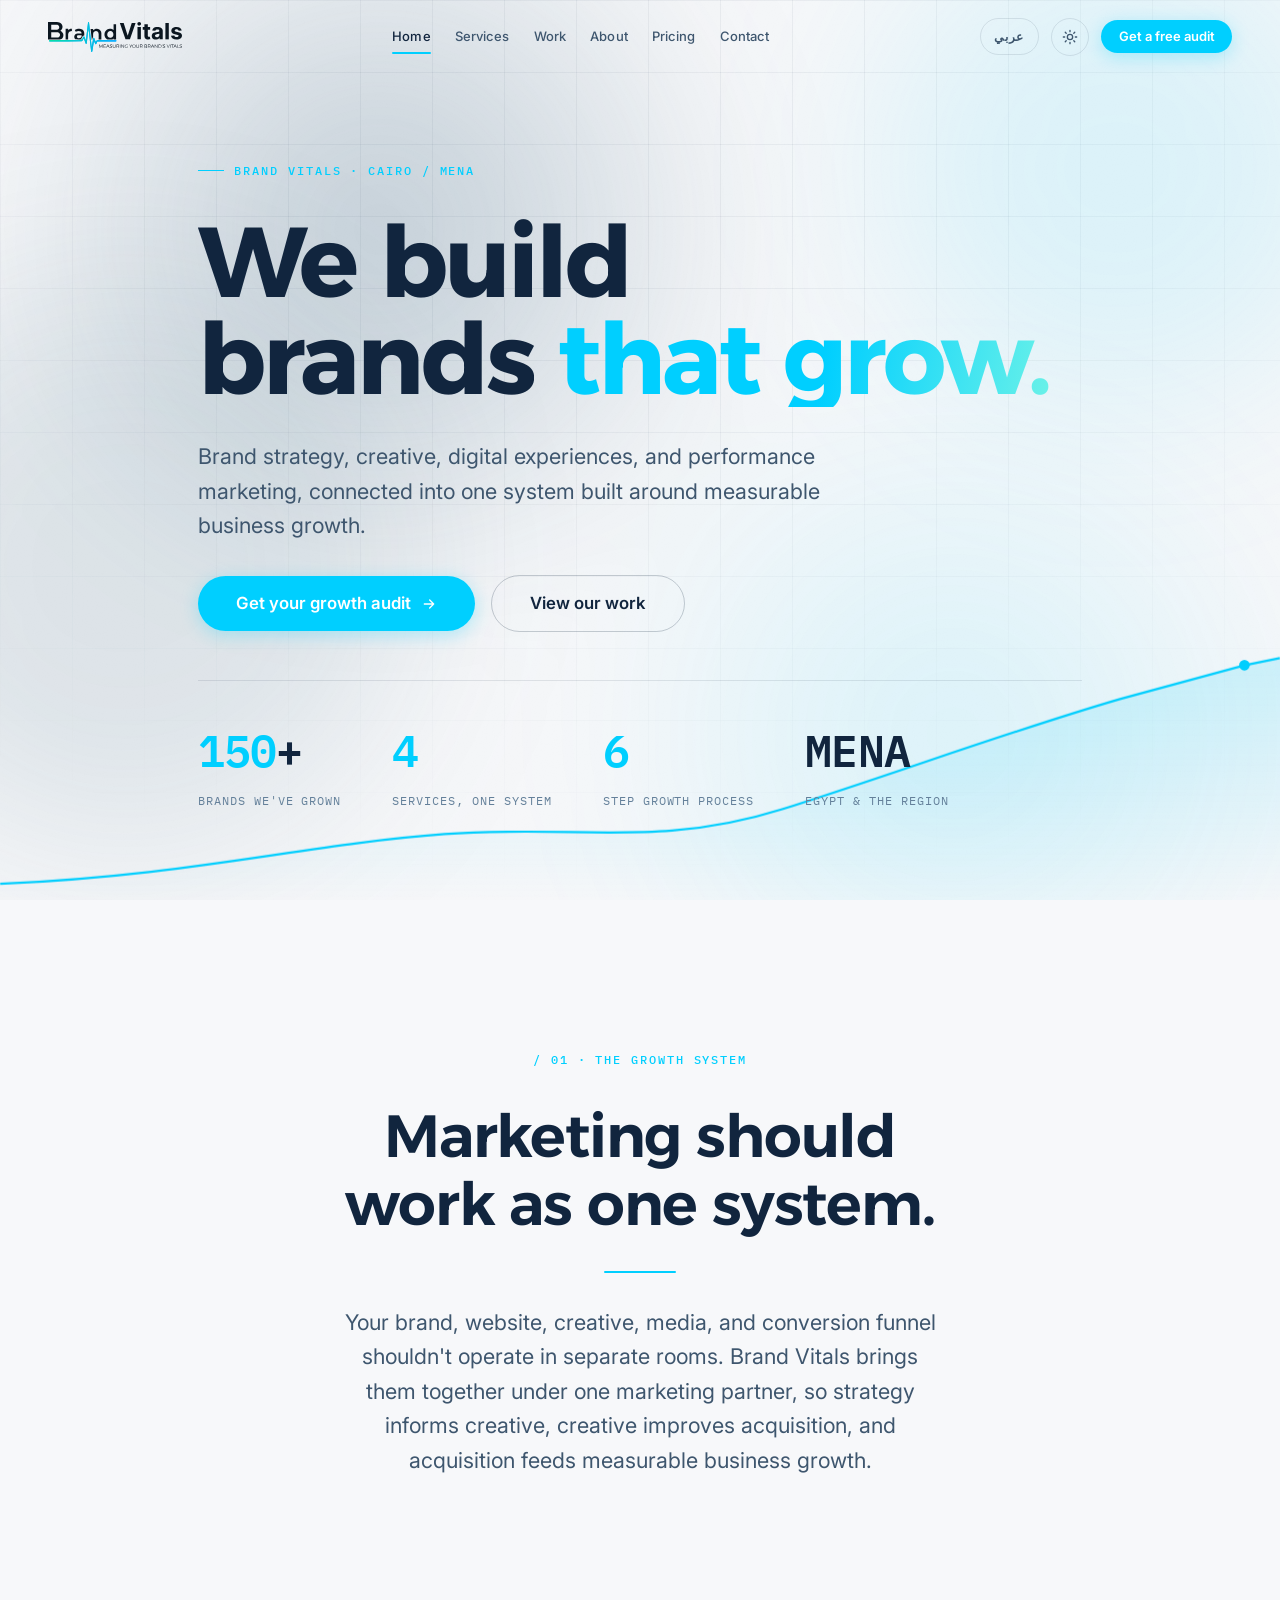
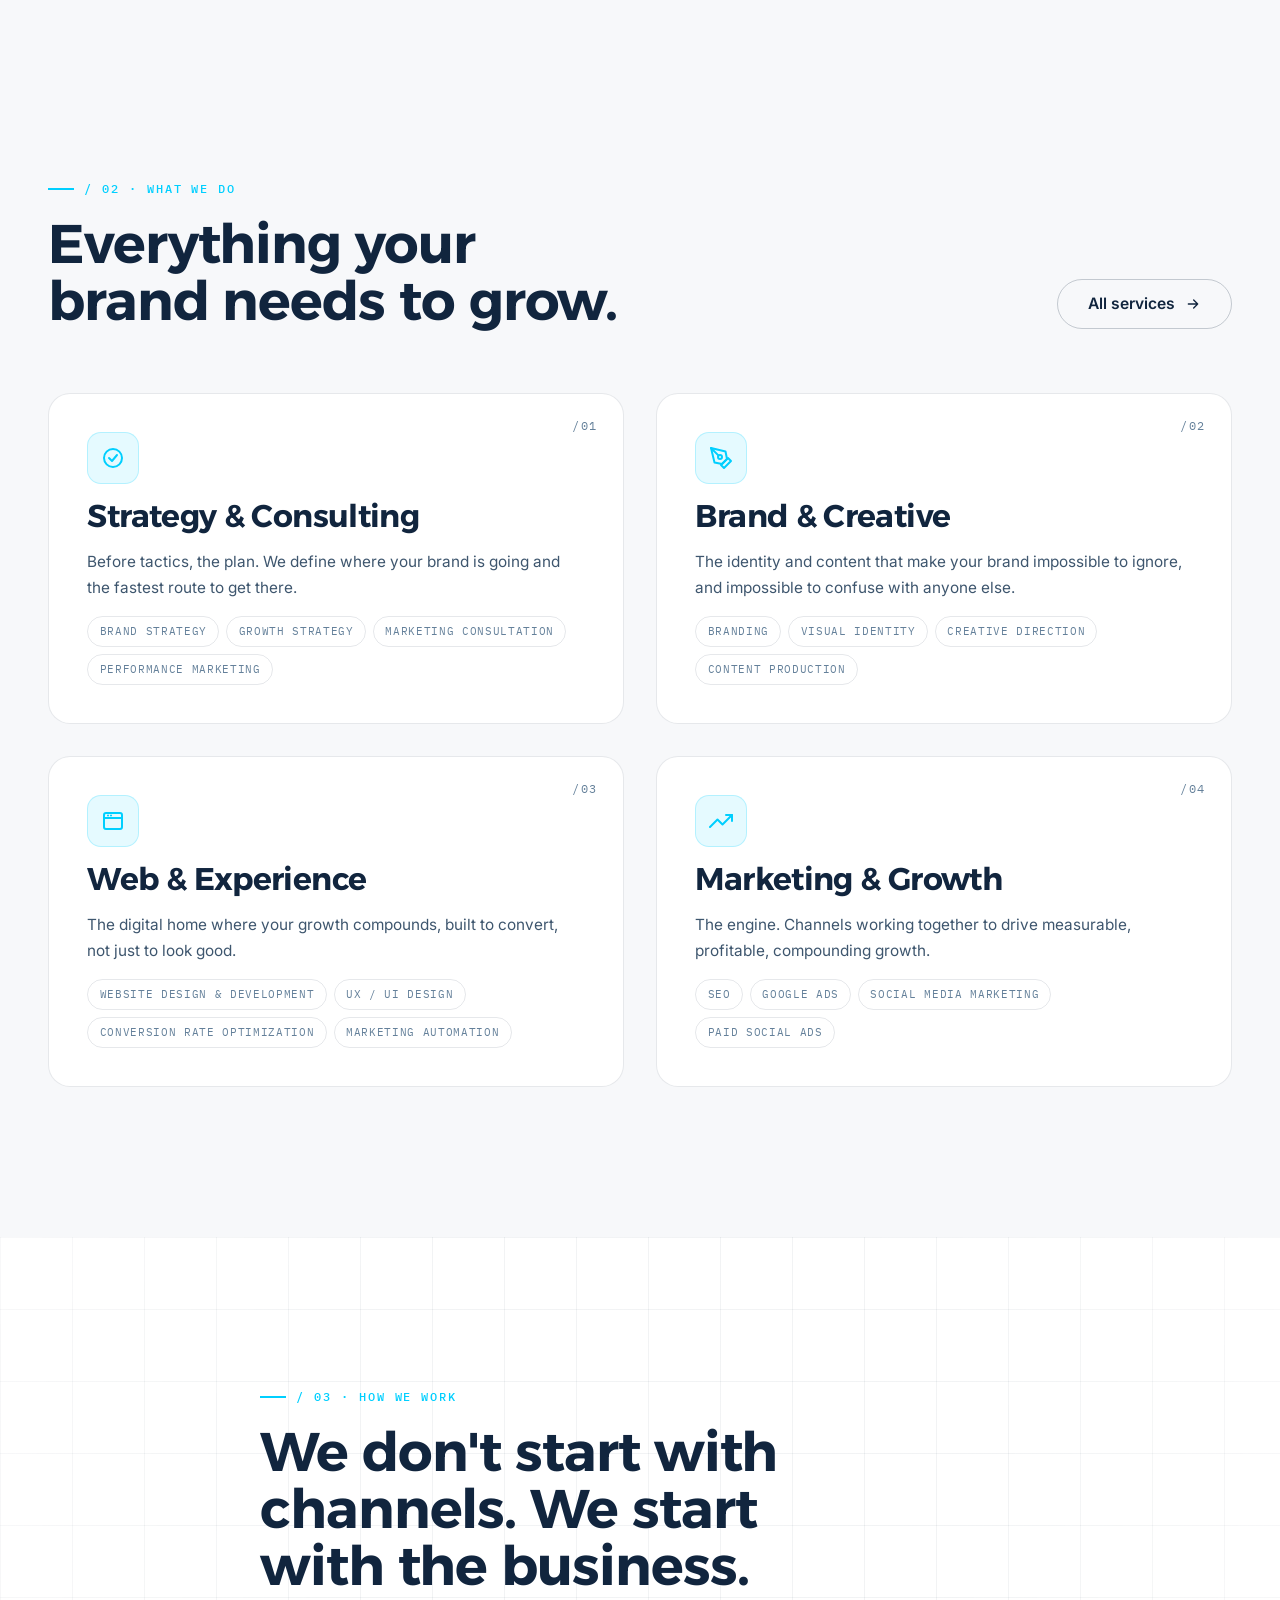
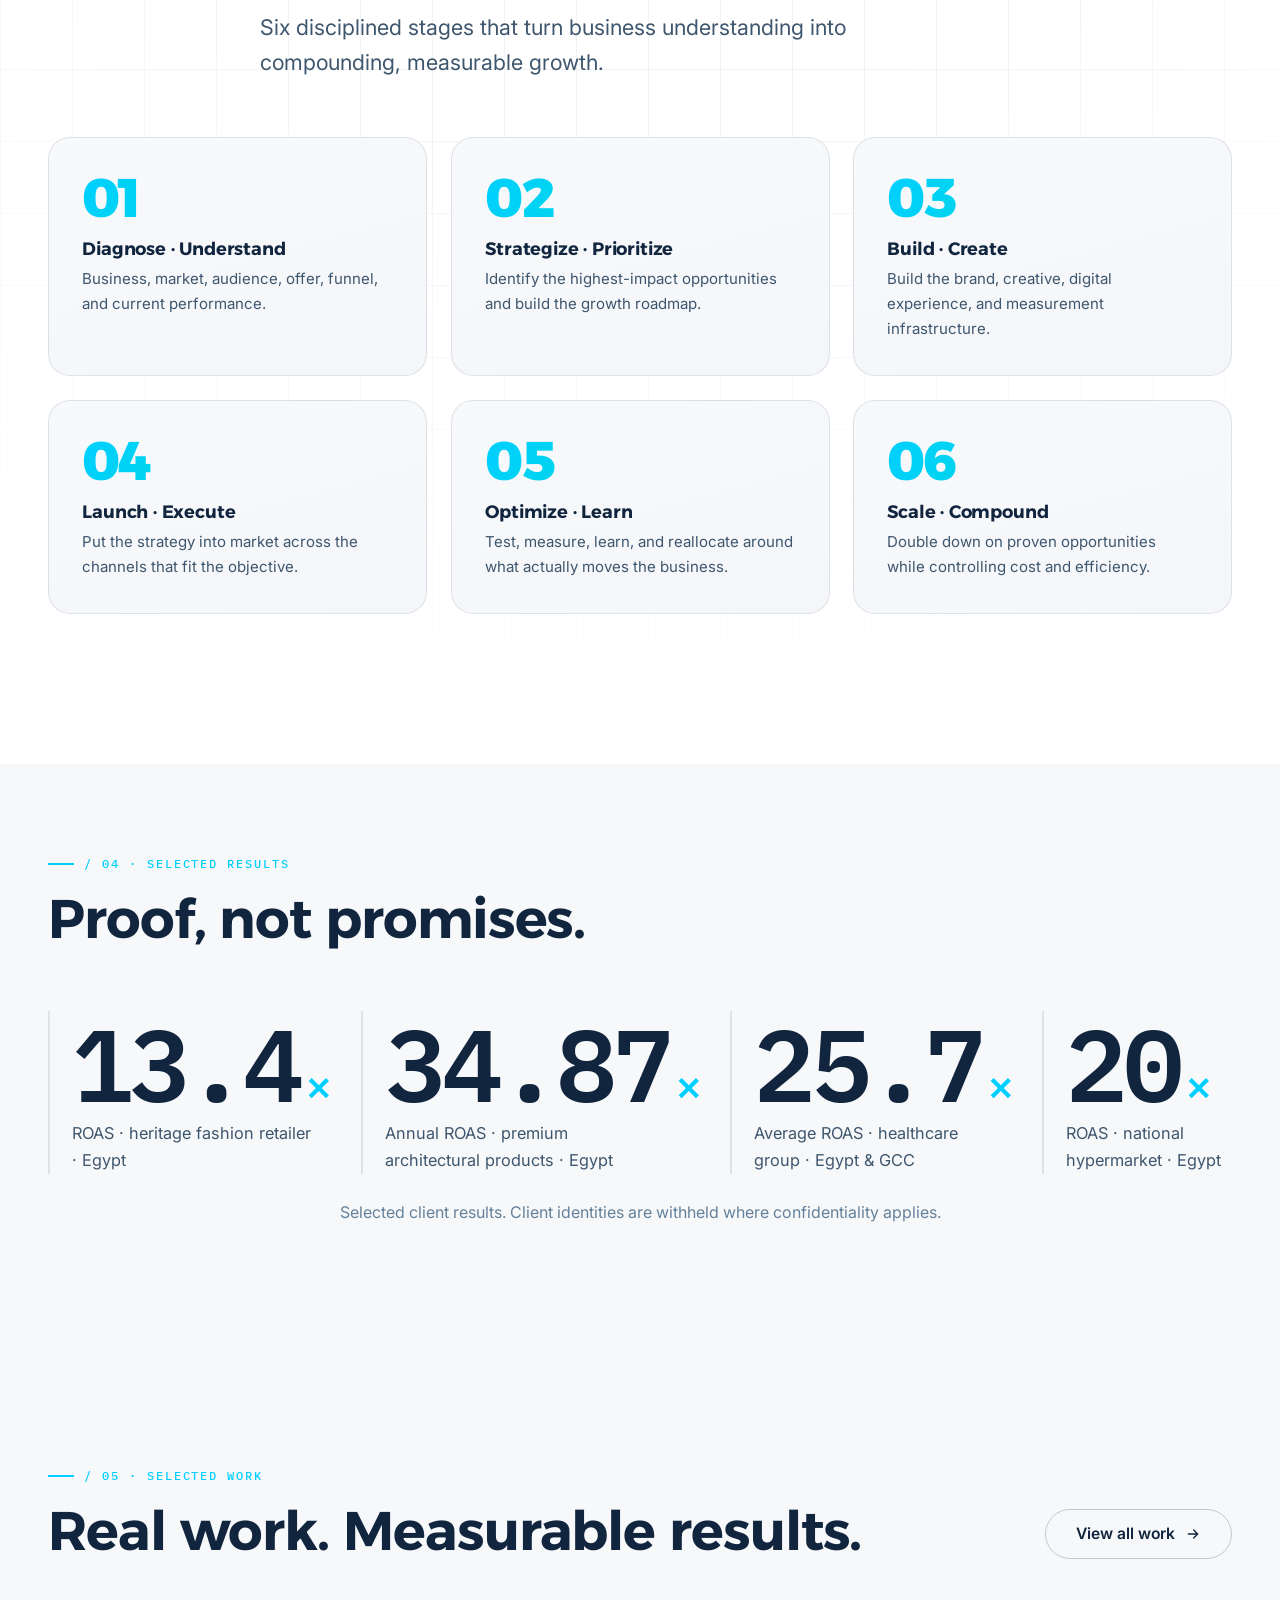
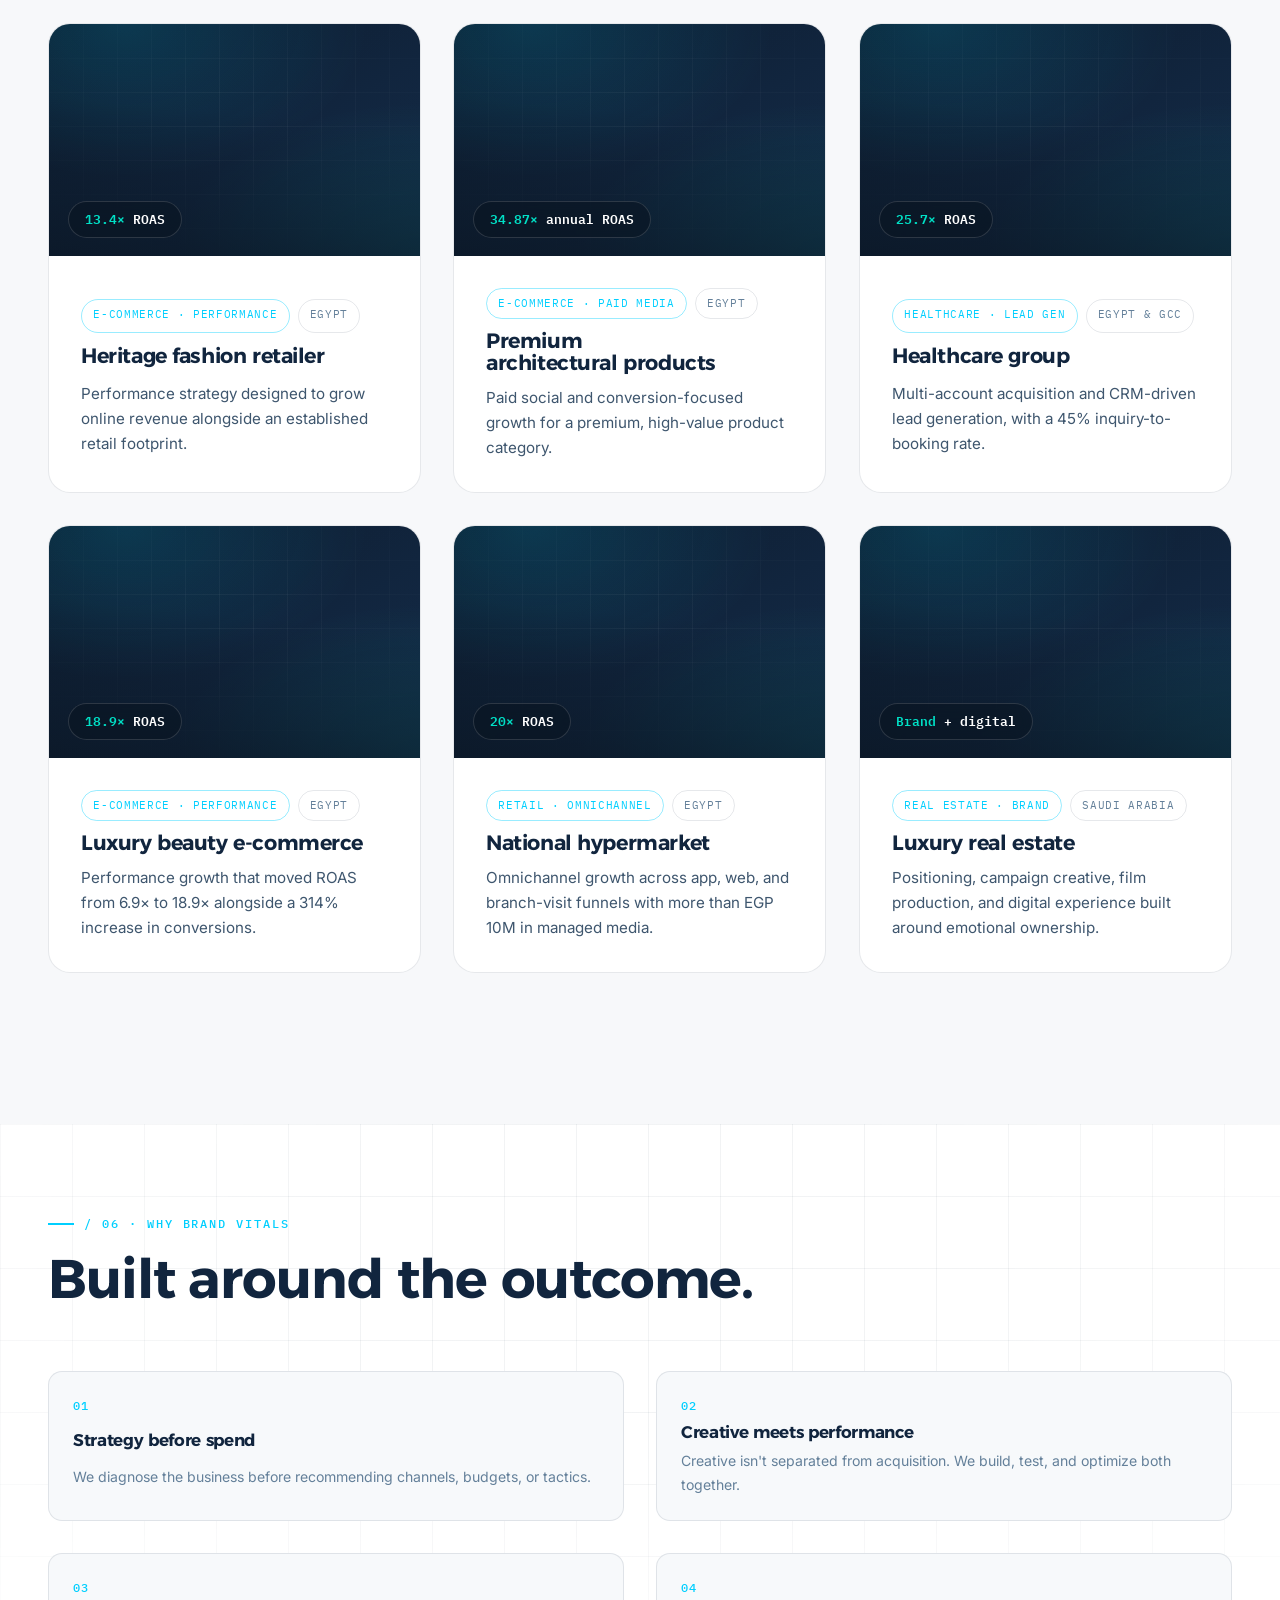
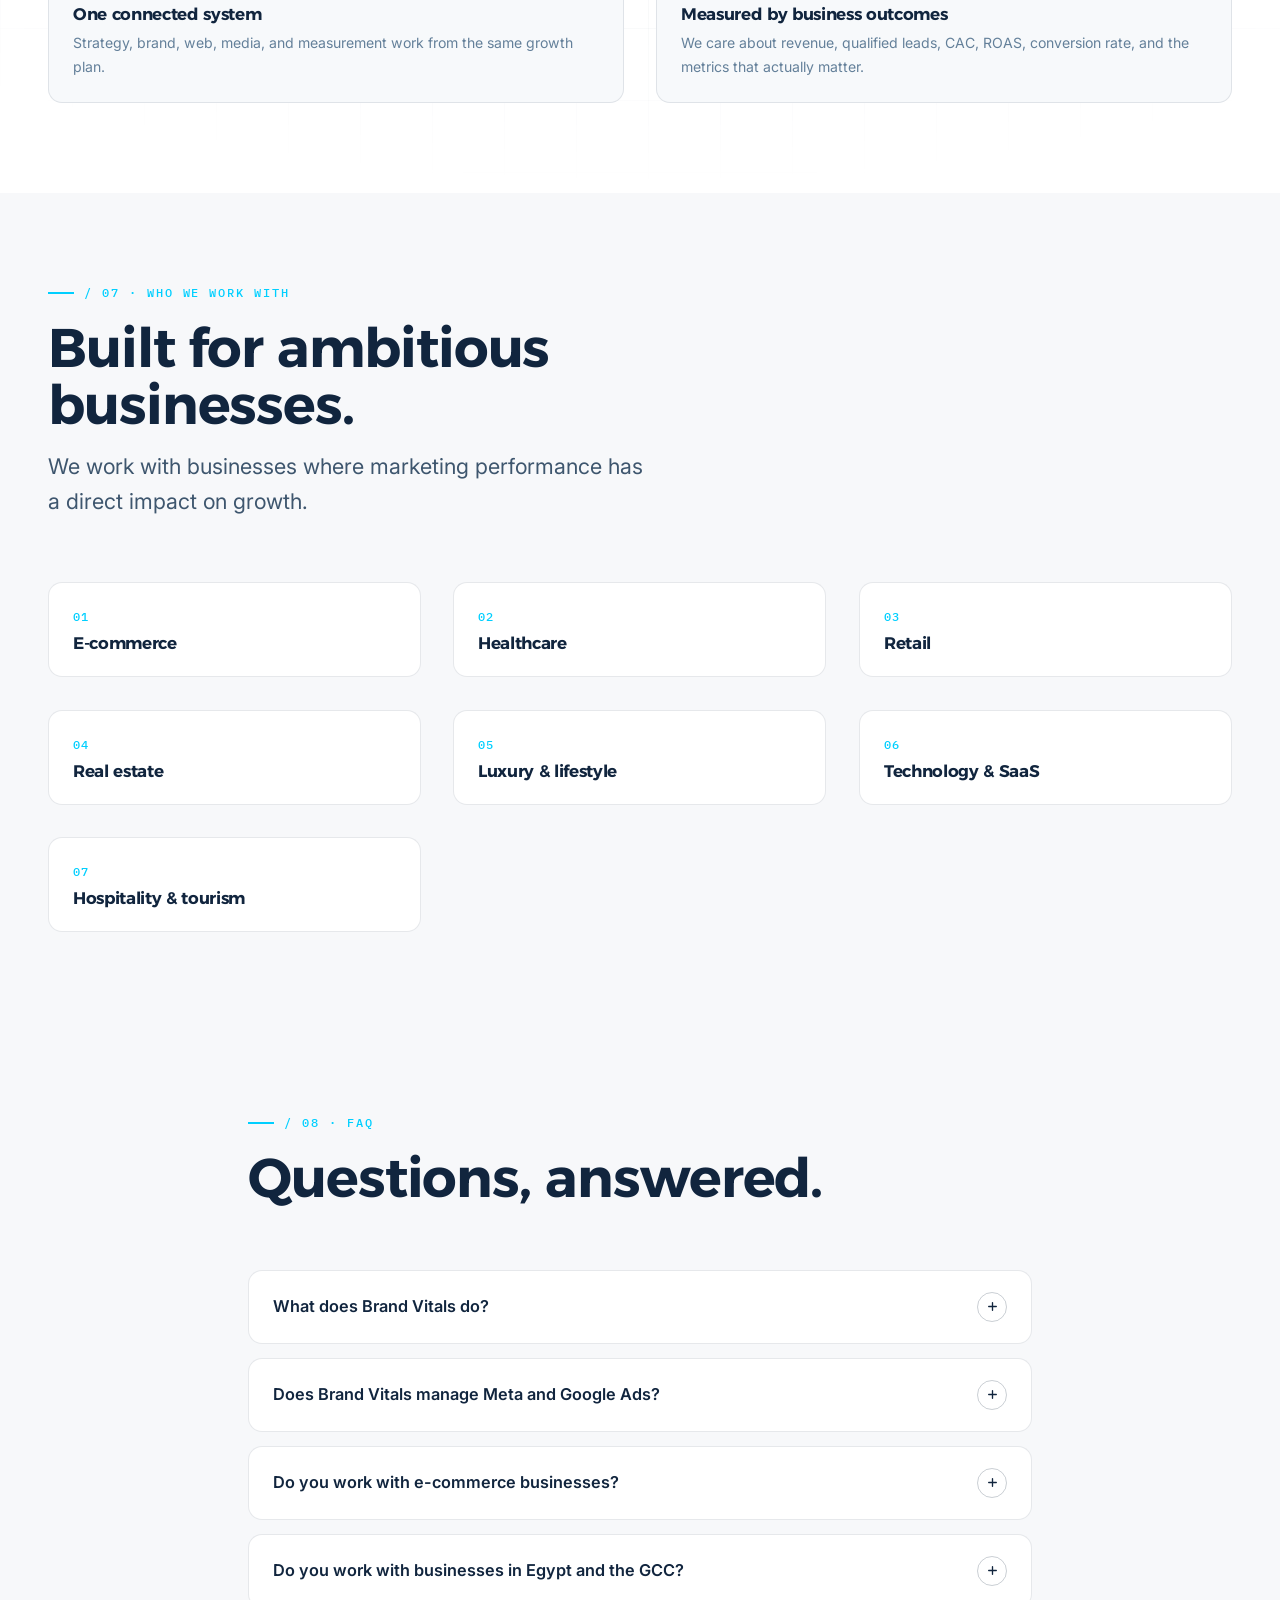
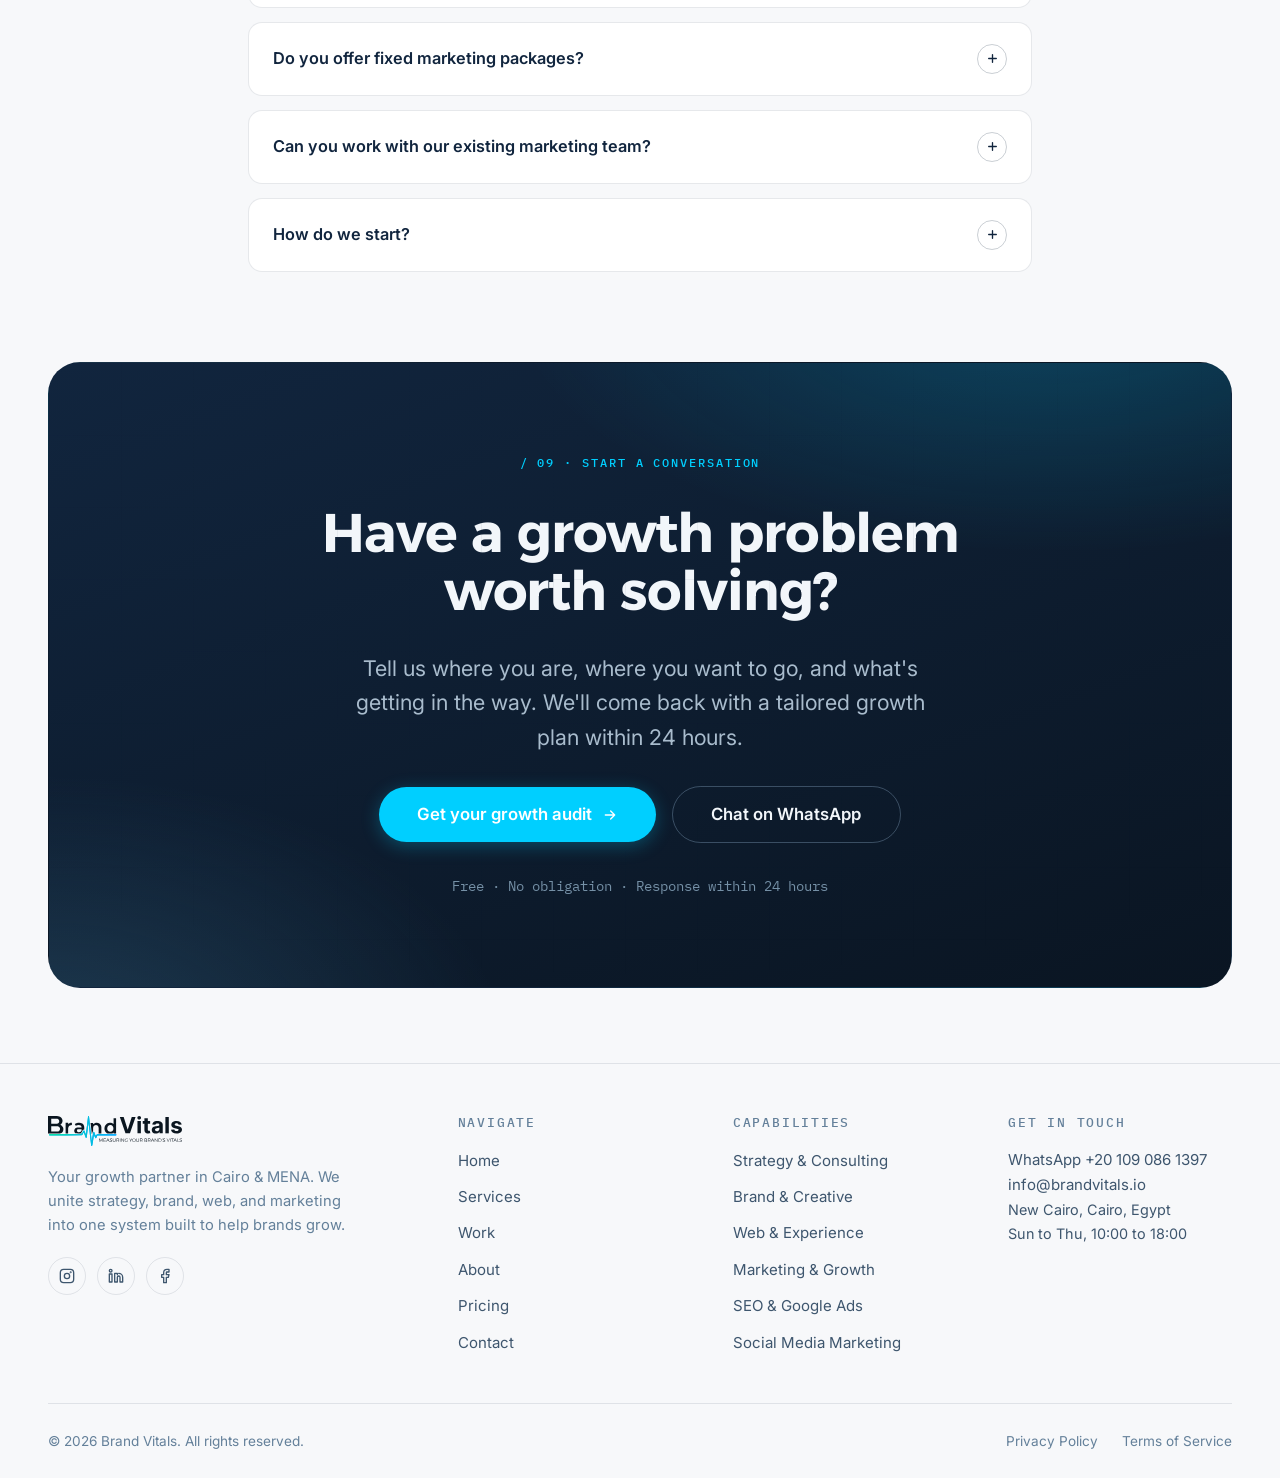
==== index.html @ 2a341676 "Home polish: sticky nav, logo loader, process redesign, hero fix - Nav now stays pinned/visible whil" ====
<!DOCTYPE html>
<html lang="en" dir="ltr" data-theme="dark"
      data-title-en="Brand Vitals | Marketing Agency in Cairo, Egypt & MENA"
      data-title-ar="براند فايتلز | وكالة تسويق في القاهرة، مصر والمنطقة">
<head>
  <meta charset="UTF-8">
  <meta name="viewport" content="width=device-width, initial-scale=1.0">
  <title>Brand Vitals | Marketing Agency in Cairo, Egypt & MENA</title>
  <meta name="description" content="Brand Vitals is a full-service marketing agency in Cairo, Egypt. We unite brand strategy, creative, web experience, and performance marketing into one system built around measurable business growth across Egypt & MENA.">
  <link rel="canonical" href="https://brandvitals.io/">
  <meta name="theme-color" content="#0A1522">
  <meta name="robots" content="index, follow, max-image-preview:large">

  <!-- Open Graph -->
  <meta property="og:type" content="website">
  <meta property="og:site_name" content="Brand Vitals">
  <meta property="og:title" content="Brand Vitals | We Build Brands That Grow">
  <meta property="og:description" content="Full-service marketing agency in Cairo. Strategy, creative, web, and performance marketing connected into one growth system for Egypt & MENA.">
  <meta property="og:url" content="https://brandvitals.io/">
  <meta property="og:locale" content="en_US">
  <meta property="og:locale:alternate" content="ar_EG">
  <meta name="twitter:card" content="summary">
  <meta name="twitter:title" content="Brand Vitals | We Build Brands That Grow">
  <meta name="twitter:description" content="Full-service marketing agency in Cairo. One connected growth system for Egypt & MENA.">

  <link rel="icon" type="image/svg+xml" href="assets/img/favicon.png">

  <!-- Prevent theme/language flash -->
  <script>(function(){try{var t=localStorage.getItem("oso-theme")||(matchMedia("(prefers-color-scheme: light)").matches?"light":"dark");document.documentElement.dataset.theme=t;var l=localStorage.getItem("oso-lang")||"en";document.documentElement.lang=l;document.documentElement.dir=l==="ar"?"rtl":"ltr";}catch(e){}})();</script>

  <link rel="preconnect" href="https://fonts.googleapis.com">
  <link rel="preconnect" href="https://fonts.gstatic.com" crossorigin>
  <link href="https://fonts.googleapis.com/css2?family=Alexandria:wght@300;400;500;600;700;800&family=Inter:wght@400;500;600;700&family=IBM+Plex+Mono:wght@400;500;600&family=IBM+Plex+Sans+Arabic:wght@400;500;600;700&display=swap" rel="stylesheet">
  <link rel="stylesheet" href="assets/css/main.css">

  <!-- Organization + WebSite + FAQ schema (GEO / AI-search ready) -->
  <script type="application/ld+json">
  {
    "@context": "https://schema.org",
    "@graph": [
      {
        "@type": "Organization",
        "@id": "https://brandvitals.io/#org",
        "name": "Brand Vitals",
        "url": "https://brandvitals.io/",
        "logo": "https://brandvitals.io/assets/img/logo.svg",
        "slogan": "We build brands that grow",
        "email": "info@brandvitals.io",
        "description": "Full-service marketing agency in Cairo, Egypt. Brand strategy, creative, web and digital experience, and performance marketing, connected into one system built around measurable business growth across Egypt and MENA.",
        "foundingLocation": "Cairo, Egypt",
        "areaServed": ["Egypt", "MENA"],
        "knowsAbout": ["Performance Marketing", "E-commerce Growth", "SEO", "Social Media Marketing", "Lead Generation", "Marketing Analytics", "Digital Transformation"],
        "address": {
          "@type": "PostalAddress", "addressLocality": "New Cairo", "addressRegion": "Cairo", "addressCountry": "EG"
        },
        "contactPoint": {
          "@type": "ContactPoint", "telephone": "+201090861397", "contactType": "sales", "areaServed": ["EG", "MENA"], "availableLanguage": ["en", "ar"]
        },
        "sameAs": [
          "https://www.instagram.com/brandvitals.io",
          "https://www.facebook.com/BrandVitals.io",
          "https://www.linkedin.com/company/brandvitals-io"
        ]
      },
      {
        "@type": "WebSite",
        "@id": "https://brandvitals.io/#website",
        "url": "https://brandvitals.io/",
        "name": "Brand Vitals",
        "publisher": { "@id": "https://brandvitals.io/#org" },
        "inLanguage": ["en", "ar"]
      },
      {
        "@type": "FAQPage",
        "mainEntity": [
          { "@type": "Question", "name": "What does Brand Vitals do?", "acceptedAnswer": { "@type": "Answer", "text": "Brand Vitals is a full-service marketing agency providing strategy, branding and creative, web and digital experience, and performance marketing." } },
          { "@type": "Question", "name": "Does Brand Vitals manage Meta and Google Ads?", "acceptedAnswer": { "@type": "Answer", "text": "Yes. We manage paid acquisition across Meta, Google, TikTok, and other relevant platforms depending on the business and growth objective." } },
          { "@type": "Question", "name": "Do you work with e-commerce businesses?", "acceptedAnswer": { "@type": "Answer", "text": "Yes. Our work includes e-commerce acquisition, paid media, creative testing, conversion optimization, and growth strategy." } },
          { "@type": "Question", "name": "Do you work with businesses in Egypt and the GCC?", "acceptedAnswer": { "@type": "Answer", "text": "Yes. Brand Vitals is based in Cairo and works with businesses across Egypt and MENA, including GCC markets." } },
          { "@type": "Question", "name": "Do you offer fixed marketing packages?", "acceptedAnswer": { "@type": "Answer", "text": "No. Engagements are scoped around the business objectives, required services, market, and level of support needed." } },
          { "@type": "Question", "name": "Can you work with our existing marketing team?", "acceptedAnswer": { "@type": "Answer", "text": "Yes. We can operate as the primary marketing partner or work alongside an existing internal team." } },
          { "@type": "Question", "name": "How do we start?", "acceptedAnswer": { "@type": "Answer", "text": "Start with a growth audit or discovery conversation. We will review your current situation, identify the highest-impact opportunities, and recommend the right scope." } }
        ]
      }
    ]
  }
  </script>
</head>
<body class="noise">
  <a class="skip-link" href="#main" data-en="Skip to content" data-ar="تخطّي إلى المحتوى">Skip to content</a>

  <!-- Loader: Brand Vitals logo + animated ECG pulse -->
  <div class="loader" aria-hidden="true">
    <div class="loader__brand">
      <img class="loader__logo" src="assets/img/logo-light.svg" alt="Brand Vitals" width="240" height="54">
      <svg class="loader__pulse" viewBox="0 0 240 30" fill="none" aria-hidden="true">
        <defs>
          <linearGradient id="loaderGrad" x1="0" y1="0" x2="1" y2="0">
            <stop offset="0" stop-color="#00CFFF"/>
            <stop offset="1" stop-color="#00E0C6"/>
          </linearGradient>
        </defs>
        <path class="loader__pulse-track" d="M0 15 H146 l9 -11 l7 22 l8 -18 l6 7 H240"/>
        <path class="loader__pulse-line" d="M0 15 H146 l9 -11 l7 22 l8 -18 l6 7 H240"/>
      </svg>
      <div class="loader__pct"><span>0</span><i>%</i></div>
    </div>
  </div>

  <div class="cursor" aria-hidden="true"></div>
  <div class="cursor-ring" aria-hidden="true"></div>
  <div class="progress" aria-hidden="true"></div>

  <!-- Navigation -->
  <header class="nav">
    <div class="nav__inner">
      <a class="nav__logo" href="index.html" aria-label="Brand Vitals, Home">
        <img class="logo-light" src="assets/img/logo-light.svg" alt="Brand Vitals" width="253" height="44">
        <img class="logo-dark" src="assets/img/logo.svg" alt="Brand Vitals" width="253" height="44">
      </a>
      <nav class="nav__links" aria-label="Primary">
        <a class="nav__link" href="index.html" data-en="Home" data-ar="الرئيسية">Home</a>
        <a class="nav__link" href="solutions.html" data-en="Services" data-ar="الخدمات">Services</a>
        <a class="nav__link" href="work.html" data-en="Work" data-ar="أعمالنا">Work</a>
        <a class="nav__link" href="about.html" data-en="About" data-ar="من نحن">About</a>
        <a class="nav__link" href="products.html" data-en="Pricing" data-ar="الأسعار">Pricing</a>
        <a class="nav__link" href="contact.html" data-en="Contact" data-ar="تواصل">Contact</a>
      </nav>
      <div class="nav__actions">
        <button class="lang-toggle" data-lang-toggle aria-label="Switch language">عربي</button>
        <button class="icon-btn theme-toggle" data-theme-toggle aria-label="Toggle color theme">
          <svg class="icon-moon" viewBox="0 0 24 24" fill="none" stroke="currentColor" stroke-width="2" stroke-linecap="round" stroke-linejoin="round"><path d="M21 12.8A9 9 0 1 1 11.2 3 7 7 0 0 0 21 12.8z"/></svg>
          <svg class="icon-sun" viewBox="0 0 24 24" fill="none" stroke="currentColor" stroke-width="2" stroke-linecap="round" stroke-linejoin="round"><circle cx="12" cy="12" r="4"/><path d="M12 2v2m0 16v2M4.9 4.9l1.4 1.4m11.4 11.4 1.4 1.4M2 12h2m16 0h2M4.9 19.1l1.4-1.4M17.7 6.3l1.4-1.4"/></svg>
        </button>
        <a class="btn btn--primary" href="contact.html" data-magnetic data-consult>
          <span data-en="Get a free audit" data-ar="تدقيق مجاني">Get a free audit</span>
        </a>
        <button class="nav__burger" aria-label="Open menu" aria-expanded="false"><span></span><span></span><span></span></button>
      </div>
    </div>
  </header>

  <!-- Mobile drawer -->
  <nav class="drawer" aria-label="Mobile">
    <a class="drawer__link" href="index.html"><span class="mono">01</span><span data-en="Home" data-ar="الرئيسية">Home</span></a>
    <a class="drawer__link" href="solutions.html"><span class="mono">02</span><span data-en="Services" data-ar="الخدمات">Services</span></a>
    <a class="drawer__link" href="work.html"><span class="mono">03</span><span data-en="Work" data-ar="أعمالنا">Work</span></a>
    <a class="drawer__link" href="about.html"><span class="mono">04</span><span data-en="About" data-ar="من نحن">About</span></a>
    <a class="drawer__link" href="products.html"><span class="mono">05</span><span data-en="Pricing" data-ar="الأسعار">Pricing</span></a>
    <a class="drawer__link" href="contact.html"><span class="mono">06</span><span data-en="Contact" data-ar="تواصل">Contact</span></a>
    <div class="drawer__foot"><a class="btn btn--primary" href="contact.html" data-consult><span data-en="Get a free audit" data-ar="احصل على تدقيق مجاني">Get a free audit</span></a></div>
  </nav>

  <main id="main">

    <!-- ============ HERO ============ -->
    <section class="hero grid-field">
      <div class="aurora" aria-hidden="true"></div>
      <div class="orb orb--a float-slow" style="top:-8%; inset-inline-end:-6%;" data-parallax="0.08" data-mousepara="22"></div>
      <div class="orb orb--b float-slower" style="bottom:6%; inset-inline-start:-12%;" data-parallax="-0.05" data-mousepara="-16"></div>

      <div class="container hero__inner">
        <p class="eyebrow" data-en="Brand Vitals · Cairo / MENA" data-ar="براند فايتلز · القاهرة / المنطقة">Brand Vitals · Cairo / MENA</p>
        <h1 class="hero__title">
          <span class="wr"><span style="transition-delay:.15s" data-en="We build" data-ar="نبني">We build</span></span><br>
          <span class="wr"><span style="transition-delay:.3s" data-en="brands" data-ar="علاماتٍ">brands</span></span>
          <span class="wr"><span style="transition-delay:.42s" class="shimmer" data-en="that grow." data-ar="تنمو.">that grow.</span></span>
        </h1>
        <p class="lead hero__sub" data-en="Brand strategy, creative, digital experiences, and performance marketing, connected into one system built around measurable business growth." data-ar="استراتيجية علامة، وإبداع، وتجارب رقمية، وتسويق أداء، مترابطة في نظام واحد مبنيّ حول نموٍّ تجاري قابل للقياس.">Brand strategy, creative, digital experiences, and performance marketing, connected into one system built around measurable business growth.</p>
        <div class="btn-row">
          <a class="btn btn--primary btn--lg" href="contact.html" data-magnetic data-consult>
            <span class="btn__label" data-en="Get your growth audit" data-ar="احصل على تدقيق النمو">Get your growth audit</span>
            <svg viewBox="0 0 24 24" fill="none" stroke="currentColor" stroke-width="2" stroke-linecap="round" stroke-linejoin="round"><path d="M5 12h14M13 6l6 6-6 6"/></svg>
          </a>
          <a class="btn btn--ghost btn--lg" href="work.html" data-magnetic>
            <span data-en="View our work" data-ar="شاهد أعمالنا">View our work</span>
          </a>
        </div>
        <div class="hero__meta">
          <div class="tick"><span class="tick__num"><em data-count="150">0</em><span class="unit">+</span></span><span class="tick__label" data-en="Brands we've grown" data-ar="علامات نمّيناها">Brands we've grown</span></div>
          <div class="tick"><span class="tick__num"><em data-count="4">0</em></span><span class="tick__label" data-en="Services, one system" data-ar="خدمات في نظام واحد">Services, one system</span></div>
          <div class="tick"><span class="tick__num"><em data-count="6">0</em></span><span class="tick__label" data-en="Step growth process" data-ar="خطوات لعملية النمو">Step growth process</span></div>
          <div class="tick"><span class="tick__num">MENA</span><span class="tick__label" data-en="Egypt &amp; the region" data-ar="مصر والمنطقة">Egypt &amp; the region</span></div>
        </div>
      </div>

      <svg class="signal" data-draw viewBox="0 0 1440 300" preserveAspectRatio="none" aria-hidden="true">
        <defs>
          <linearGradient id="sigGrad" x1="0" y1="0" x2="0" y2="1">
            <stop offset="0%" stop-color="#00CFFF" stop-opacity="0.32"/>
            <stop offset="100%" stop-color="#00CFFF" stop-opacity="0"/>
          </linearGradient>
        </defs>
        <path class="sig-fill" d="M0,280 C220,270 340,236 500,224 C650,213 740,240 880,196 C1010,155 1130,110 1260,72 L1400,34 L1440,26 L1440,300 L0,300 Z"/>
        <path class="sig-line" d="M0,280 C220,270 340,236 500,224 C650,213 740,240 880,196 C1010,155 1130,110 1260,72 L1400,34 L1440,26"/>
        <circle class="sig-dot" cx="1400" cy="34" r="6"/>
      </svg>
    </section>

    <!-- ============ STATEMENT ============ -->
    <section class="section">
      <div class="container">
        <div class="statement" data-reveal>
          <p class="eyebrow eyebrow--bare mono" data-en="/ 01 · The growth system" data-ar="/ 01 · نظام النمو">/ 01 · The growth system</p>
          <h2 data-en="Marketing should work as one system." data-ar="التسويق يجب أن يعمل كنظامٍ واحد.">Marketing should work as one system.</h2>
          <span class="divider"></span>
          <p class="lead" style="text-align:center" data-en="Your brand, website, creative, media, and conversion funnel shouldn't operate in separate rooms. Brand Vitals brings them together under one marketing partner, so strategy informs creative, creative improves acquisition, and acquisition feeds measurable business growth." data-ar="علامتك، وموقعك، وإبداعك، وإعلاناتك، وقمع التحويل يجب ألا تعمل في غرفٍ منفصلة. براند فايتلز يجمعها تحت شريك تسويق واحد، فالاستراتيجية تُغذّي الإبداع، والإبداع يُحسّن الاكتساب، والاكتساب يُغذّي نموًّا تجاريًا قابلًا للقياس.">Your brand, website, creative, media, and conversion funnel shouldn't operate in separate rooms. Brand Vitals brings them together under one marketing partner, so strategy informs creative, creative improves acquisition, and acquisition feeds measurable business growth.</p>
        </div>
      </div>
    </section>

    <!-- ============ SERVICES ============ -->
    <section class="section" id="services">
      <div class="container">
        <div class="section-head section-head--split" data-reveal>
          <div style="display:grid; gap:1rem">
            <p class="eyebrow" data-en="/ 02 · What we do" data-ar="/ 02 · ما الذي نقدمه">/ 02 · What we do</p>
            <h2 data-en="Everything your brand needs to grow." data-ar="كل ما تحتاجه علامتك لتنمو.">Everything your brand needs to grow.</h2>
          </div>
          <a class="btn btn--ghost" href="solutions.html" data-magnetic><span data-en="All services" data-ar="كل الخدمات">All services</span><svg viewBox="0 0 24 24" fill="none" stroke="currentColor" stroke-width="2" stroke-linecap="round" stroke-linejoin="round"><path d="M5 12h14M13 6l6 6-6 6"/></svg></a>
        </div>

        <div class="grid-2">
          <article class="card svc-card" data-tilt data-reveal>
            <span class="idx">/01</span>
            <div class="svc-card__icon"><svg viewBox="0 0 24 24" fill="none" stroke="currentColor" stroke-width="2" stroke-linecap="round" stroke-linejoin="round"><circle cx="12" cy="12" r="9"/><path d="m8 12 3 3 5-6"/></svg></div>
            <h3 data-en="Strategy &amp; Consulting" data-ar="الاستراتيجية والاستشارات">Strategy &amp; Consulting</h3>
            <p data-en="Before tactics, the plan. We define where your brand is going and the fastest route to get there." data-ar="قبل التكتيكات، الخطة. نحدّد إلى أين تتجه علامتك وأسرع طريق للوصول.">Before tactics, the plan. We define where your brand is going and the fastest route to get there.</p>
            <div class="svc-card__tags"><span class="chip" data-en="Brand Strategy" data-ar="استراتيجية العلامة">Brand Strategy</span><span class="chip" data-en="Growth Strategy" data-ar="استراتيجية النمو">Growth Strategy</span><span class="chip" data-en="Marketing Consultation" data-ar="استشارات تسويقية">Marketing Consultation</span><span class="chip" data-en="Performance Marketing" data-ar="تسويق الأداء">Performance Marketing</span></div>
          </article>

          <article class="card svc-card" data-tilt data-reveal style="--rd:.08s">
            <span class="idx">/02</span>
            <div class="svc-card__icon"><svg viewBox="0 0 24 24" fill="none" stroke="currentColor" stroke-width="2" stroke-linecap="round" stroke-linejoin="round"><path d="M12 19l7-7 3 3-7 7-3-3z"/><path d="M18 13l-1.5-7.5L2 2l3.5 14.5L13 18l5-5z"/><path d="M2 2l7.586 7.586"/><circle cx="11" cy="11" r="2"/></svg></div>
            <h3 data-en="Brand &amp; Creative" data-ar="العلامة والإبداع">Brand &amp; Creative</h3>
            <p data-en="The identity and content that make your brand impossible to ignore, and impossible to confuse with anyone else." data-ar="الهوية والمحتوى اللذان يجعلان علامتك مستحيلة التجاهل، ومستحيلة الالتباس بغيرها.">The identity and content that make your brand impossible to ignore, and impossible to confuse with anyone else.</p>
            <div class="svc-card__tags"><span class="chip" data-en="Branding" data-ar="بناء العلامة">Branding</span><span class="chip" data-en="Visual Identity" data-ar="الهوية البصرية">Visual Identity</span><span class="chip" data-en="Creative Direction" data-ar="التوجيه الإبداعي">Creative Direction</span><span class="chip" data-en="Content Production" data-ar="إنتاج المحتوى">Content Production</span></div>
          </article>

          <article class="card svc-card" data-tilt data-reveal style="--rd:.16s">
            <span class="idx">/03</span>
            <div class="svc-card__icon"><svg viewBox="0 0 24 24" fill="none" stroke="currentColor" stroke-width="2" stroke-linecap="round" stroke-linejoin="round"><rect x="3" y="4" width="18" height="16" rx="2"/><path d="M3 9h18M7 6.5h.01M10 6.5h.01"/></svg></div>
            <h3 data-en="Web &amp; Experience" data-ar="الويب والتجربة">Web &amp; Experience</h3>
            <p data-en="The digital home where your growth compounds, built to convert, not just to look good." data-ar="المنزل الرقمي حيث يتراكم نموّك، مبنيّ للتحويل لا للمظهر فقط.">The digital home where your growth compounds, built to convert, not just to look good.</p>
            <div class="svc-card__tags"><span class="chip" data-en="Website Design &amp; Development" data-ar="تصميم وتطوير المواقع">Website Design &amp; Development</span><span class="chip" data-en="UX / UI Design" data-ar="تصميم تجربة وواجهة المستخدم">UX / UI Design</span><span class="chip" data-en="Conversion Rate Optimization" data-ar="تحسين معدل التحويل">Conversion Rate Optimization</span><span class="chip" data-en="Marketing Automation" data-ar="أتمتة التسويق">Marketing Automation</span></div>
          </article>

          <article class="card svc-card" data-tilt data-reveal style="--rd:.24s">
            <span class="idx">/04</span>
            <div class="svc-card__icon"><svg viewBox="0 0 24 24" fill="none" stroke="currentColor" stroke-width="2" stroke-linecap="round" stroke-linejoin="round"><path d="M23 6l-9.5 9.5-5-5L1 18"/><path d="M17 6h6v6"/></svg></div>
            <h3 data-en="Marketing &amp; Growth" data-ar="التسويق والنموّ">Marketing &amp; Growth</h3>
            <p data-en="The engine. Channels working together to drive measurable, profitable, compounding growth." data-ar="المحرّك. قنوات تعمل معًا لتحقيق نموٍّ قابل للقياس ومربح ومتراكم.">The engine. Channels working together to drive measurable, profitable, compounding growth.</p>
            <div class="svc-card__tags"><span class="chip">SEO</span><span class="chip" data-en="Google Ads" data-ar="إعلانات جوجل">Google Ads</span><span class="chip" data-en="Social Media Marketing" data-ar="تسويق وسائل التواصل">Social Media Marketing</span><span class="chip" data-en="Paid Social Ads" data-ar="إعلانات مدفوعة">Paid Social Ads</span></div>
          </article>
        </div>
      </div>
    </section>

    <!-- ============ HOW WE WORK ============ -->
    <section class="section grid-field band-light" id="approach">
      <div class="container">
        <div class="process__head section-head" data-reveal>
          <p class="eyebrow" data-en="/ 03 · How we work" data-ar="/ 03 · كيف نعمل">/ 03 · How we work</p>
          <h2 data-en="We don't start with channels. We start with the business." data-ar="لا نبدأ بالقنوات. نبدأ بالعمل نفسه.">We don't start with channels. We start with the business.</h2>
          <p class="lead" data-en="Six disciplined stages that turn business understanding into compounding, measurable growth." data-ar="ست مراحل منضبطة تحوّل فهم العمل إلى نموٍّ متراكم وقابل للقياس.">Six disciplined stages that turn business understanding into compounding, measurable growth.</p>
        </div>
        <div class="process__grid">
          <article class="process-step" data-reveal>
            <span class="process-step__num">01</span>
            <h3 data-en="Diagnose · Understand" data-ar="التشخيص · الفهم">Diagnose · Understand</h3>
            <p data-en="Business, market, audience, offer, funnel, and current performance." data-ar="العمل، والسوق، والجمهور، والعرض، والقمع، والأداء الحالي.">Business, market, audience, offer, funnel, and current performance.</p>
          </article>
          <article class="process-step" data-reveal style="--rd:.06s">
            <span class="process-step__num">02</span>
            <h3 data-en="Strategize · Prioritize" data-ar="الاستراتيجية · الأولويات">Strategize · Prioritize</h3>
            <p data-en="Identify the highest-impact opportunities and build the growth roadmap." data-ar="نحدّد الفرص الأعلى تأثيرًا ونبني خارطة طريق النمو.">Identify the highest-impact opportunities and build the growth roadmap.</p>
          </article>
          <article class="process-step" data-reveal style="--rd:.12s">
            <span class="process-step__num">03</span>
            <h3 data-en="Build · Create" data-ar="البناء · الإنشاء">Build · Create</h3>
            <p data-en="Build the brand, creative, digital experience, and measurement infrastructure." data-ar="نبني العلامة والإبداع والتجربة الرقمية وبنية القياس.">Build the brand, creative, digital experience, and measurement infrastructure.</p>
          </article>
          <article class="process-step" data-reveal style="--rd:.18s">
            <span class="process-step__num">04</span>
            <h3 data-en="Launch · Execute" data-ar="الإطلاق · التنفيذ">Launch · Execute</h3>
            <p data-en="Put the strategy into market across the channels that fit the objective." data-ar="نطرح الاستراتيجية في السوق عبر القنوات المناسبة للهدف.">Put the strategy into market across the channels that fit the objective.</p>
          </article>
          <article class="process-step" data-reveal style="--rd:.24s">
            <span class="process-step__num">05</span>
            <h3 data-en="Optimize · Learn" data-ar="التحسين · التعلّم">Optimize · Learn</h3>
            <p data-en="Test, measure, learn, and reallocate around what actually moves the business." data-ar="نختبر ونقيس ونتعلّم ونعيد توزيع الموارد حول ما يُحرّك العمل فعلًا.">Test, measure, learn, and reallocate around what actually moves the business.</p>
          </article>
          <article class="process-step" data-reveal style="--rd:.3s">
            <span class="process-step__num">06</span>
            <h3 data-en="Scale · Compound" data-ar="التوسّع · المضاعفة">Scale · Compound</h3>
            <p data-en="Double down on proven opportunities while controlling cost and efficiency." data-ar="نضاعف الرهان على الفرص المثبتة مع ضبط التكلفة والكفاءة.">Double down on proven opportunities while controlling cost and efficiency.</p>
          </article>
        </div>
      </div>
    </section>

    <!-- ============ RESULTS ============ -->
    <section class="section section--tight">
      <div class="container">
        <div class="section-head" data-reveal>
          <p class="eyebrow" data-en="/ 04 · Selected results" data-ar="/ 04 · نتائج مختارة">/ 04 · Selected results</p>
          <h2 data-en="Proof, not promises." data-ar="دليلٌ لا وعود.">Proof, not promises.</h2>
        </div>
        <div class="stat-grid">
          <div class="stat" data-reveal><span class="stat__num">13.4<span class="unit">×</span></span><span class="stat__label" data-en="ROAS · heritage fashion retailer · Egypt" data-ar="عائد الإنفاق · تاجر أزياء تراثي · مصر">ROAS · heritage fashion retailer · Egypt</span></div>
          <div class="stat" data-reveal style="--rd:.08s"><span class="stat__num">34.87<span class="unit">×</span></span><span class="stat__label" data-en="Annual ROAS · premium architectural products · Egypt" data-ar="عائد سنوي · منتجات معمارية فاخرة · مصر">Annual ROAS · premium architectural products · Egypt</span></div>
          <div class="stat" data-reveal style="--rd:.16s"><span class="stat__num">25.7<span class="unit">×</span></span><span class="stat__label" data-en="Average ROAS · healthcare group · Egypt &amp; GCC" data-ar="متوسط العائد · مجموعة رعاية صحية · مصر والخليج">Average ROAS · healthcare group · Egypt &amp; GCC</span></div>
          <div class="stat" data-reveal style="--rd:.24s"><span class="stat__num">20<span class="unit">×</span></span><span class="stat__label" data-en="ROAS · national hypermarket · Egypt" data-ar="عائد الإنفاق · هايبرماركت وطني · مصر">ROAS · national hypermarket · Egypt</span></div>
        </div>
        <p class="micro" style="text-align:center; margin-top:1.6rem; color:var(--text-3)" data-en="Selected client results. Client identities are withheld where confidentiality applies." data-ar="نتائج عملاء مختارة. تُحجب هويات العملاء حيثما تنطبق السرّية.">Selected client results. Client identities are withheld where confidentiality applies.</p>
      </div>
    </section>

    <!-- ============ SELECTED WORK ============ -->
    <section class="section">
      <div class="container">
        <div class="section-head section-head--split" data-reveal>
          <div style="display:grid; gap:1rem">
            <p class="eyebrow" data-en="/ 05 · Selected work" data-ar="/ 05 · أعمال مختارة">/ 05 · Selected work</p>
            <h2 data-en="Real work. Measurable results." data-ar="عملٌ حقيقي. نتائج قابلة للقياس.">Real work. Measurable results.</h2>
          </div>
          <a class="btn btn--ghost" href="work.html" data-magnetic><span data-en="View all work" data-ar="جميع الأعمال">View all work</span><svg viewBox="0 0 24 24" fill="none" stroke="currentColor" stroke-width="2" stroke-linecap="round" stroke-linejoin="round"><path d="M5 12h14M13 6l6 6-6 6"/></svg></a>
        </div>
        <div class="grid-3">
          <article class="card case-card" data-reveal>
            <div class="case-card__media case-card__media--ph"><span class="case-card__stat"><em>13.4×</em>&nbsp;ROAS</span></div>
            <div class="case-card__body">
              <div class="case-card__meta"><span class="chip chip--accent" data-en="E-commerce · Performance" data-ar="تجارة إلكترونية · أداء">E-commerce · Performance</span><span class="chip" data-en="Egypt" data-ar="مصر">Egypt</span></div>
              <h3 data-en="Heritage fashion retailer" data-ar="تاجر أزياء تراثي">Heritage fashion retailer</h3>
              <p data-en="Performance strategy designed to grow online revenue alongside an established retail footprint." data-ar="استراتيجية أداء صُمّمت لتنمية الإيراد الرقمي إلى جانب حضورٍ تجاري راسخ.">Performance strategy designed to grow online revenue alongside an established retail footprint.</p>
            </div>
          </article>
          <article class="card case-card" data-reveal style="--rd:.08s">
            <div class="case-card__media case-card__media--ph"><span class="case-card__stat"><em>34.87×</em>&nbsp;<span data-en="annual ROAS" data-ar="عائد سنوي">annual ROAS</span></span></div>
            <div class="case-card__body">
              <div class="case-card__meta"><span class="chip chip--accent" data-en="E-commerce · Paid media" data-ar="تجارة إلكترونية · إعلانات">E-commerce · Paid media</span><span class="chip" data-en="Egypt" data-ar="مصر">Egypt</span></div>
              <h3 data-en="Premium architectural products" data-ar="منتجات معمارية فاخرة">Premium architectural products</h3>
              <p data-en="Paid social and conversion-focused growth for a premium, high-value product category." data-ar="نموٌّ عبر السوشيال المدفوع والتركيز على التحويل لفئة منتجات فاخرة عالية القيمة.">Paid social and conversion-focused growth for a premium, high-value product category.</p>
            </div>
          </article>
          <article class="card case-card" data-reveal style="--rd:.16s">
            <div class="case-card__media case-card__media--ph"><span class="case-card__stat"><em>25.7×</em>&nbsp;ROAS</span></div>
            <div class="case-card__body">
              <div class="case-card__meta"><span class="chip chip--accent" data-en="Healthcare · Lead gen" data-ar="رعاية صحية · عملاء">Healthcare · Lead gen</span><span class="chip" data-en="Egypt &amp; GCC" data-ar="مصر والخليج">Egypt &amp; GCC</span></div>
              <h3 data-en="Healthcare group" data-ar="مجموعة رعاية صحية">Healthcare group</h3>
              <p data-en="Multi-account acquisition and CRM-driven lead generation, with a 45% inquiry-to-booking rate." data-ar="اكتساب عبر حسابات متعددة وتوليد عملاء مدعوم بإدارة علاقات العملاء، بمعدل تحويل من الاستفسار إلى الحجز 45%.">Multi-account acquisition and CRM-driven lead generation, with a 45% inquiry-to-booking rate.</p>
            </div>
          </article>
          <article class="card case-card" data-reveal>
            <div class="case-card__media case-card__media--ph"><span class="case-card__stat"><em>18.9×</em>&nbsp;ROAS</span></div>
            <div class="case-card__body">
              <div class="case-card__meta"><span class="chip chip--accent" data-en="E-commerce · Performance" data-ar="تجارة إلكترونية · أداء">E-commerce · Performance</span><span class="chip" data-en="Egypt" data-ar="مصر">Egypt</span></div>
              <h3 data-en="Luxury beauty e-commerce" data-ar="تجارة إلكترونية للجمال الفاخر">Luxury beauty e-commerce</h3>
              <p data-en="Performance growth that moved ROAS from 6.9× to 18.9× alongside a 314% increase in conversions." data-ar="نموّ أداء رفع عائد الإنفاق من 6.9× إلى 18.9× مع زيادة 314% في التحويلات.">Performance growth that moved ROAS from 6.9× to 18.9× alongside a 314% increase in conversions.</p>
            </div>
          </article>
          <article class="card case-card" data-reveal style="--rd:.08s">
            <div class="case-card__media case-card__media--ph"><span class="case-card__stat"><em>20×</em>&nbsp;ROAS</span></div>
            <div class="case-card__body">
              <div class="case-card__meta"><span class="chip chip--accent" data-en="Retail · Omnichannel" data-ar="تجزئة · متعدد القنوات">Retail · Omnichannel</span><span class="chip" data-en="Egypt" data-ar="مصر">Egypt</span></div>
              <h3 data-en="National hypermarket" data-ar="هايبرماركت وطني">National hypermarket</h3>
              <p data-en="Omnichannel growth across app, web, and branch-visit funnels with more than EGP 10M in managed media." data-ar="نموّ متعدد القنوات عبر التطبيق والويب وزيارات الفروع مع إدارة إنفاق إعلاني تجاوز 10 مليون جنيه.">Omnichannel growth across app, web, and branch-visit funnels with more than EGP 10M in managed media.</p>
            </div>
          </article>
          <article class="card case-card" data-reveal style="--rd:.16s">
            <div class="case-card__media case-card__media--ph"><span class="case-card__stat"><em data-en="Brand" data-ar="علامة">Brand</em>&nbsp;<span data-en="+ digital" data-ar="+ رقمي">+ digital</span></span></div>
            <div class="case-card__body">
              <div class="case-card__meta"><span class="chip chip--accent" data-en="Real estate · Brand" data-ar="عقارات · علامة">Real estate · Brand</span><span class="chip" data-en="Saudi Arabia" data-ar="السعودية">Saudi Arabia</span></div>
              <h3 data-en="Luxury real estate" data-ar="عقارات فاخرة">Luxury real estate</h3>
              <p data-en="Positioning, campaign creative, film production, and digital experience built around emotional ownership." data-ar="تموضع، وإبداع حملات، وإنتاج أفلام، وتجربة رقمية مبنية حول التملّك العاطفي.">Positioning, campaign creative, film production, and digital experience built around emotional ownership.</p>
            </div>
          </article>
        </div>
      </div>
    </section>

    <!-- ============ WHY ============ -->
    <section class="section section--tight band-light grid-field">
      <div class="container">
        <div class="section-head" data-reveal>
          <p class="eyebrow" data-en="/ 06 · Why Brand Vitals" data-ar="/ 06 · لماذا براند فايتلز">/ 06 · Why Brand Vitals</p>
          <h2 data-en="Built around the outcome." data-ar="مبنيٌّ حول النتيجة.">Built around the outcome.</h2>
        </div>
        <div class="grid-2">
          <div class="ind-tile" data-reveal><span class="mono">01</span><h3 data-en="Strategy before spend" data-ar="الاستراتيجية قبل الإنفاق">Strategy before spend</h3><p data-en="We diagnose the business before recommending channels, budgets, or tactics." data-ar="نشخّص العمل قبل اقتراح القنوات أو الميزانيات أو التكتيكات.">We diagnose the business before recommending channels, budgets, or tactics.</p></div>
          <div class="ind-tile" data-reveal style="--rd:.06s"><span class="mono">02</span><h3 data-en="Creative meets performance" data-ar="الإبداع يلتقي بالأداء">Creative meets performance</h3><p data-en="Creative isn't separated from acquisition. We build, test, and optimize both together." data-ar="الإبداع لا يُفصل عن الاكتساب. نبني ونختبر ونحسّن الاثنين معًا.">Creative isn't separated from acquisition. We build, test, and optimize both together.</p></div>
          <div class="ind-tile" data-reveal style="--rd:.12s"><span class="mono">03</span><h3 data-en="One connected system" data-ar="نظام واحد مترابط">One connected system</h3><p data-en="Strategy, brand, web, media, and measurement work from the same growth plan." data-ar="الاستراتيجية والعلامة والويب والإعلانات والقياس تعمل من خطة نموٍّ واحدة.">Strategy, brand, web, media, and measurement work from the same growth plan.</p></div>
          <div class="ind-tile" data-reveal style="--rd:.18s"><span class="mono">04</span><h3 data-en="Measured by business outcomes" data-ar="نقيس بنتائج العمل">Measured by business outcomes</h3><p data-en="We care about revenue, qualified leads, CAC, ROAS, conversion rate, and the metrics that actually matter." data-ar="نهتم بالإيراد والعملاء المؤهلين وتكلفة الاكتساب والعائد على الإنفاق ومعدل التحويل والمقاييس التي تهم فعلًا.">We care about revenue, qualified leads, CAC, ROAS, conversion rate, and the metrics that actually matter.</p></div>
        </div>
      </div>
    </section>

    <!-- ============ INDUSTRIES ============ -->
    <section class="section section--tight">
      <div class="container">
        <div class="section-head" data-reveal>
          <p class="eyebrow" data-en="/ 07 · Who we work with" data-ar="/ 07 · من نعمل معهم">/ 07 · Who we work with</p>
          <h2 data-en="Built for ambitious businesses." data-ar="مبنيٌّ للأعمال الطموحة.">Built for ambitious businesses.</h2>
          <p class="lead" data-en="We work with businesses where marketing performance has a direct impact on growth." data-ar="نعمل مع الأعمال التي يؤثّر فيها أداء التسويق مباشرةً على النمو.">We work with businesses where marketing performance has a direct impact on growth.</p>
        </div>
        <div class="grid-3">
          <div class="ind-tile" data-reveal><span class="mono">01</span><h3 data-en="E-commerce" data-ar="التجارة الإلكترونية">E-commerce</h3></div>
          <div class="ind-tile" data-reveal style="--rd:.05s"><span class="mono">02</span><h3 data-en="Healthcare" data-ar="الرعاية الصحية">Healthcare</h3></div>
          <div class="ind-tile" data-reveal style="--rd:.1s"><span class="mono">03</span><h3 data-en="Retail" data-ar="التجزئة">Retail</h3></div>
          <div class="ind-tile" data-reveal style="--rd:.15s"><span class="mono">04</span><h3 data-en="Real estate" data-ar="العقارات">Real estate</h3></div>
          <div class="ind-tile" data-reveal style="--rd:.2s"><span class="mono">05</span><h3 data-en="Luxury &amp; lifestyle" data-ar="الرفاهية ونمط الحياة">Luxury &amp; lifestyle</h3></div>
          <div class="ind-tile" data-reveal style="--rd:.25s"><span class="mono">06</span><h3 data-en="Technology &amp; SaaS" data-ar="التقنية والبرمجيات">Technology &amp; SaaS</h3></div>
          <div class="ind-tile" data-reveal style="--rd:.3s"><span class="mono">07</span><h3 data-en="Hospitality &amp; tourism" data-ar="الضيافة والسياحة">Hospitality &amp; tourism</h3></div>
        </div>
      </div>
    </section>

    <!-- ============ FAQ ============ -->
    <section class="section section--tight">
      <div class="container" style="max-width:880px">
        <div class="section-head" data-reveal>
          <p class="eyebrow" data-en="/ 08 · FAQ" data-ar="/ 08 · الأسئلة الشائعة">/ 08 · FAQ</p>
          <h2 data-en="Questions, answered." data-ar="أسئلة، بإجابات.">Questions, answered.</h2>
        </div>
        <div class="acc" data-reveal>
          <div class="acc-item">
            <button class="acc-item__btn" aria-expanded="false"><span data-en="What does Brand Vitals do?" data-ar="ما الذي تقدمه براند فايتلز؟">What does Brand Vitals do?</span><span class="ico"><svg viewBox="0 0 24 24" fill="none" stroke="currentColor" stroke-width="2.5" stroke-linecap="round"><path d="M12 5v14M5 12h14"/></svg></span></button>
            <div class="acc-item__panel"><div><p data-en="Brand Vitals is a full-service marketing agency providing strategy, branding and creative, web and digital experience, and performance marketing." data-ar="براند فايتلز وكالة تسويق متكاملة الخدمات تقدّم الاستراتيجية، والعلامة والإبداع، والويب والتجربة الرقمية، وتسويق الأداء.">Brand Vitals is a full-service marketing agency providing strategy, branding and creative, web and digital experience, and performance marketing.</p></div></div>
          </div>
          <div class="acc-item">
            <button class="acc-item__btn" aria-expanded="false"><span data-en="Does Brand Vitals manage Meta and Google Ads?" data-ar="هل تدير براند فايتلز إعلانات ميتا وجوجل؟">Does Brand Vitals manage Meta and Google Ads?</span><span class="ico"><svg viewBox="0 0 24 24" fill="none" stroke="currentColor" stroke-width="2.5" stroke-linecap="round"><path d="M12 5v14M5 12h14"/></svg></span></button>
            <div class="acc-item__panel"><div><p data-en="Yes. We manage paid acquisition across Meta, Google, TikTok, and other relevant platforms depending on the business and growth objective." data-ar="نعم. ندير الاكتساب المدفوع عبر ميتا وجوجل وتيك توك ومنصات أخرى مناسبة حسب طبيعة العمل وهدف النمو.">Yes. We manage paid acquisition across Meta, Google, TikTok, and other relevant platforms depending on the business and growth objective.</p></div></div>
          </div>
          <div class="acc-item">
            <button class="acc-item__btn" aria-expanded="false"><span data-en="Do you work with e-commerce businesses?" data-ar="هل تعملون مع أعمال التجارة الإلكترونية؟">Do you work with e-commerce businesses?</span><span class="ico"><svg viewBox="0 0 24 24" fill="none" stroke="currentColor" stroke-width="2.5" stroke-linecap="round"><path d="M12 5v14M5 12h14"/></svg></span></button>
            <div class="acc-item__panel"><div><p data-en="Yes. Our work includes e-commerce acquisition, paid media, creative testing, conversion optimization, and growth strategy." data-ar="نعم. تشمل أعمالنا اكتساب التجارة الإلكترونية، والإعلانات المدفوعة، واختبار الإبداع، وتحسين التحويل، واستراتيجية النمو.">Yes. Our work includes e-commerce acquisition, paid media, creative testing, conversion optimization, and growth strategy.</p></div></div>
          </div>
          <div class="acc-item">
            <button class="acc-item__btn" aria-expanded="false"><span data-en="Do you work with businesses in Egypt and the GCC?" data-ar="هل تعملون مع أعمال في مصر والخليج؟">Do you work with businesses in Egypt and the GCC?</span><span class="ico"><svg viewBox="0 0 24 24" fill="none" stroke="currentColor" stroke-width="2.5" stroke-linecap="round"><path d="M12 5v14M5 12h14"/></svg></span></button>
            <div class="acc-item__panel"><div><p data-en="Yes. Brand Vitals is based in Cairo and works with businesses across Egypt and MENA, including GCC markets." data-ar="نعم. مقرّ براند فايتلز في القاهرة ونعمل مع أعمال عبر مصر والمنطقة، بما فيها أسواق الخليج.">Yes. Brand Vitals is based in Cairo and works with businesses across Egypt and MENA, including GCC markets.</p></div></div>
          </div>
          <div class="acc-item">
            <button class="acc-item__btn" aria-expanded="false"><span data-en="Do you offer fixed marketing packages?" data-ar="هل تقدمون باقات تسويق ثابتة؟">Do you offer fixed marketing packages?</span><span class="ico"><svg viewBox="0 0 24 24" fill="none" stroke="currentColor" stroke-width="2.5" stroke-linecap="round"><path d="M12 5v14M5 12h14"/></svg></span></button>
            <div class="acc-item__panel"><div><p data-en="No. Engagements are scoped around the business objectives, required services, market, and level of support needed." data-ar="لا. تُحدَّد الشراكات حسب أهداف العمل والخدمات المطلوبة والسوق ومستوى الدعم اللازم.">No. Engagements are scoped around the business objectives, required services, market, and level of support needed.</p></div></div>
          </div>
          <div class="acc-item">
            <button class="acc-item__btn" aria-expanded="false"><span data-en="Can you work with our existing marketing team?" data-ar="هل يمكنكم العمل مع فريق التسويق الحالي لدينا؟">Can you work with our existing marketing team?</span><span class="ico"><svg viewBox="0 0 24 24" fill="none" stroke="currentColor" stroke-width="2.5" stroke-linecap="round"><path d="M12 5v14M5 12h14"/></svg></span></button>
            <div class="acc-item__panel"><div><p data-en="Yes. We can operate as the primary marketing partner or work alongside an existing internal team." data-ar="نعم. يمكننا العمل كشريك التسويق الأساسي أو جنبًا إلى جنب مع فريق داخلي قائم.">Yes. We can operate as the primary marketing partner or work alongside an existing internal team.</p></div></div>
          </div>
          <div class="acc-item">
            <button class="acc-item__btn" aria-expanded="false"><span data-en="How do we start?" data-ar="كيف نبدأ؟">How do we start?</span><span class="ico"><svg viewBox="0 0 24 24" fill="none" stroke="currentColor" stroke-width="2.5" stroke-linecap="round"><path d="M12 5v14M5 12h14"/></svg></span></button>
            <div class="acc-item__panel"><div><p data-en="Start with a growth audit or discovery conversation. We'll review your current situation, identify the highest-impact opportunities, and recommend the right scope." data-ar="ابدأ بتدقيق نموّ أو محادثة استكشافية. سنراجع وضعك الحالي، ونحدّد الفرص الأعلى تأثيرًا، ونوصي بالنطاق المناسب.">Start with a growth audit or discovery conversation. We'll review your current situation, identify the highest-impact opportunities, and recommend the right scope.</p></div></div>
          </div>
        </div>
      </div>
    </section>

    <!-- ============ FINAL CTA ============ -->
    <section class="section cta-band section--flush-top">
      <div class="container">
        <div class="cta-band__card grid-field" data-reveal>
          <p class="eyebrow eyebrow--bare" style="color:var(--accent)" data-en="/ 09 · Start a conversation" data-ar="/ 09 · ابدأ محادثة">/ 09 · Start a conversation</p>
          <h2 data-en="Have a growth problem worth solving?" data-ar="عندك تحدّي نموٍّ يستحقّ الحل؟">Have a growth problem worth solving?</h2>
          <p class="lead" data-en="Tell us where you are, where you want to go, and what's getting in the way. We'll come back with a tailored growth plan within 24 hours." data-ar="أخبرنا أين أنت الآن، وإلى أين تريد الوصول، وما الذي يعيقك. سنعود إليك بخطة نموّ مخصّصة خلال 24 ساعة.">Tell us where you are, where you want to go, and what's getting in the way. We'll come back with a tailored growth plan within 24 hours.</p>
          <div class="btn-row" style="justify-content:center">
            <a class="btn btn--primary btn--lg" href="contact.html" data-magnetic data-consult><span class="btn__label" data-en="Get your growth audit" data-ar="احصل على تدقيق النمو">Get your growth audit</span><svg viewBox="0 0 24 24" fill="none" stroke="currentColor" stroke-width="2" stroke-linecap="round" stroke-linejoin="round"><path d="M5 12h14M13 6l6 6-6 6"/></svg></a>
            <a class="btn btn--ghost btn--lg" style="color:#F2F6FA; border-color:rgba(147,178,205,.35)" href="https://wa.me/201090861397" target="_blank" rel="noopener" data-magnetic><span data-en="Chat on WhatsApp" data-ar="تحدّث على واتساب">Chat on WhatsApp</span></a>
          </div>
          <p class="micro" data-en="Free · No obligation · Response within 24 hours" data-ar="مجانًا · بلا التزام · ردّ خلال 24 ساعة">Free · No obligation · Response within 24 hours</p>
        </div>
      </div>
    </section>
<footer class="footer">
    <div class="container container--wide">
      <div class="footer__grid">
        <div class="footer__brand">
          <a href="index.html" aria-label="Brand Vitals, Home">
            <img class="logo-light" src="assets/img/logo-light.svg" alt="Brand Vitals" width="253" height="44">
            <img class="logo-dark" src="assets/img/logo.svg" alt="Brand Vitals" width="253" height="44">
          </a>
          <p data-en="Your growth partner in Cairo &amp; MENA. We unite strategy, brand, web, and marketing into one system built to help brands grow." data-ar="شريك نموّك في القاهرة والمنطقة. نُوحّد الاستراتيجية والعلامة والويب والتسويق في نظام واحد مبنيّ لمساعدة العلامات على النموّ.">Your growth partner in Cairo &amp; MENA. We unite strategy, brand, web, and marketing into one system built to help brands grow.</p>
          <div class="socials">
            <a href="https://www.instagram.com/brandvitals.io" target="_blank" rel="noopener" aria-label="Instagram"><svg viewBox="0 0 24 24" fill="none" stroke="currentColor" stroke-width="2" stroke-linecap="round" stroke-linejoin="round"><rect x="2" y="2" width="20" height="20" rx="5"/><circle cx="12" cy="12" r="4"/><circle cx="17.5" cy="6.5" r=".5" fill="currentColor"/></svg></a>
            <a href="https://www.linkedin.com/company/brandvitals-io" target="_blank" rel="noopener" aria-label="LinkedIn"><svg viewBox="0 0 24 24" fill="none" stroke="currentColor" stroke-width="2" stroke-linecap="round" stroke-linejoin="round"><path d="M16 8a6 6 0 0 1 6 6v7h-4v-7a2 2 0 0 0-4 0v7h-4V8h4v2"/><rect x="2" y="9" width="4" height="12"/><circle cx="4" cy="4" r="2"/></svg></a>
            <a href="https://www.facebook.com/BrandVitals.io" target="_blank" rel="noopener" aria-label="Facebook"><svg viewBox="0 0 24 24" fill="none" stroke="currentColor" stroke-width="2" stroke-linecap="round" stroke-linejoin="round"><path d="M18 2h-3a5 5 0 0 0-5 5v3H7v4h3v8h4v-8h3l1-4h-4V7a1 1 0 0 1 1-1h3z"/></svg></a>
          </div>
        </div>
        <div class="footer__col">
          <h4 data-en="Navigate" data-ar="تصفّح">Navigate</h4>
          <ul>
            <li><a href="index.html" data-en="Home" data-ar="الرئيسية">Home</a></li>
            <li><a href="solutions.html" data-en="Services" data-ar="الخدمات">Services</a></li>
            <li><a href="work.html" data-en="Work" data-ar="أعمالنا">Work</a></li>
            <li><a href="about.html" data-en="About" data-ar="من نحن">About</a></li>
            <li><a href="products.html" data-en="Pricing" data-ar="الأسعار">Pricing</a></li>
            <li><a href="contact.html" data-en="Contact" data-ar="تواصل">Contact</a></li>
          </ul>
        </div>
        <div class="footer__col">
          <h4 data-en="Capabilities" data-ar="قدراتنا">Capabilities</h4>
          <ul>
            <li><a href="solutions.html" data-en="Strategy &amp; Consulting" data-ar="الاستراتيجية والاستشارات">Strategy &amp; Consulting</a></li>
            <li><a href="solutions.html" data-en="Brand &amp; Creative" data-ar="العلامة والإبداع">Brand &amp; Creative</a></li>
            <li><a href="solutions.html" data-en="Web &amp; Experience" data-ar="الويب والتجربة">Web &amp; Experience</a></li>
            <li><a href="solutions.html" data-en="Marketing &amp; Growth" data-ar="التسويق والنموّ">Marketing &amp; Growth</a></li>
            <li><a href="solutions.html" data-en="SEO &amp; Google Ads" data-ar="السيو وإعلانات جوجل">SEO &amp; Google Ads</a></li>
            <li><a href="solutions.html" data-en="Social Media Marketing" data-ar="تسويق وسائل التواصل">Social Media Marketing</a></li>
          </ul>
        </div>
        <div class="footer__col">
          <h4 data-en="Get in touch" data-ar="تواصل معنا">Get in touch</h4>
          <address>
            <a href="https://wa.me/201090861397" target="_blank" rel="noopener" dir="ltr">WhatsApp +20 109 086 1397</a><br>
            <a href="mailto:info@brandvitals.io" dir="ltr">info@brandvitals.io</a><br>
            <span data-en="New Cairo, Cairo, Egypt" data-ar="القاهرة الجديدة، القاهرة، مصر">New Cairo, Cairo, Egypt</span><br>
            <span data-en="Sun to Thu, 10:00 to 18:00" data-ar="الأحد إلى الخميس، 10:00 إلى 18:00">Sun to Thu, 10:00 to 18:00</span>
          </address>
        </div>
      </div>
      <div class="footer__bar">
        <span>© <span data-year>2025</span> Brand Vitals. <span data-en="All rights reserved." data-ar="جميع الحقوق محفوظة.">All rights reserved.</span></span>
        <div class="legal">
          <a href="privacy.html" data-en="Privacy Policy" data-ar="سياسة الخصوصية">Privacy Policy</a>
          <a href="privacy.html#terms" data-en="Terms of Service" data-ar="شروط الخدمة">Terms of Service</a>
        </div>
      </div>
    </div>
  </footer>

  </main>

  <button class="to-top" aria-label="Back to top"><svg viewBox="0 0 24 24" fill="none" stroke="currentColor" stroke-width="2.5" stroke-linecap="round" stroke-linejoin="round"><path d="M12 19V5M5 12l7-7 7 7"/></svg></button>

  <script src="assets/js/main.js" defer></script>
</body>
</html>
---- assets/css/main.css ----
/* ==========================================================================
   BRAND VITALS — Design System (layout adapted from "The Signal")
   Brand-locked palette: Cyan #00CFFF · Teal #00E0C6 · near-black ground
   Type: Alexandria (display) · Inter (body) · IBM Plex Mono (data) · Arabic: Alexandria
   Themes: dark (default) / light · Full RTL support
   ========================================================================== */

/* --------------------------------------------------------------------------
   1. DESIGN TOKENS
   -------------------------------------------------------------------------- */
:root {
  /* Brand constants — never themed (Brand Vitals cyan/teal) */
  --brand-orange: #00CFFF;      /* primary accent (kept var name for compatibility) */
  --brand-orange-hot: #00E0C6;  /* teal — gradient/hover endpoint */
  --brand-orange-deep: #00A8CC; /* deep cyan — pressed */
  --brand-ink: #0B1620;
  --brand-steel: #22333F;

  /* Dark theme (default) */
  --bg: #05070A;
  --bg-2: #0A0F14;
  --surface: #0E141A;
  --surface-2: #131C24;
  --line: rgba(150, 180, 195, 0.14);
  --line-strong: rgba(150, 180, 195, 0.28);
  --text: #F2F7F9;
  --text-2: #A6B7C0;
  --text-3: #6E828C;
  --accent: #00CFFF;
  --accent-2: #00E0C6;
  --accent-ink: #052430;        /* dark ink for text on the light cyan accent */
  --steel: #6E8C99;
  --glass: rgba(10, 15, 20, 0.72);
  --glass-line: rgba(150, 180, 195, 0.12);
  --shadow-soft: 0 20px 60px rgba(0, 0, 0, 0.55);
  --shadow-card: 0 8px 30px rgba(0, 0, 0, 0.4);
  --shadow-accent: 0 12px 40px rgba(0, 207, 255, 0.28);
  --grid-line: rgba(110, 160, 176, 0.07);
  --orb-a: rgba(0, 207, 255, 0.16);
  --orb-b: rgba(0, 224, 198, 0.22);
  --scrim: linear-gradient(180deg, rgba(5, 7, 10, 0) 0%, rgba(5, 7, 10, 0.92) 100%);

  /* Typography — Brand Vitals brand fonts */
  --font-display: "Alexandria", "IBM Plex Sans Arabic", system-ui, sans-serif;
  --font-body: "Inter", "IBM Plex Sans Arabic", system-ui, sans-serif;
  --font-mono: "IBM Plex Mono", ui-monospace, monospace;
  --font-ar: "Alexandria", "IBM Plex Sans Arabic", system-ui, sans-serif;

  /* Fluid type scale */
  --fs-hero: clamp(2.6rem, 1rem + 6.5vw, 6.5rem);
  --fs-h1: clamp(2.4rem, 1.2rem + 4.5vw, 5rem);
  --fs-h2: clamp(1.9rem, 1rem + 3vw, 3.6rem);
  --fs-h3: clamp(1.35rem, 1rem + 1.2vw, 2rem);
  --fs-h4: clamp(1.1rem, 1rem + 0.5vw, 1.3rem);
  --fs-lead: clamp(1.05rem, 0.95rem + 0.6vw, 1.35rem);
  --fs-body: 1rem;
  --fs-small: 0.875rem;
  --fs-micro: 0.75rem;
  --fs-stat: clamp(2.4rem, 1.4rem + 3.6vw, 4.6rem);

  /* Spacing scale */
  --sp-1: 0.25rem; --sp-2: 0.5rem; --sp-3: 0.75rem; --sp-4: 1rem;
  --sp-5: 1.5rem; --sp-6: 2rem; --sp-7: 3rem; --sp-8: 4rem;
  --sp-9: 6rem; --sp-10: 8rem;
  --section-y: clamp(5rem, 3rem + 8vw, 10rem);
  --container: 1280px;
  --container-wide: 1520px;
  --gutter: clamp(1.25rem, 4vw, 3rem);

  /* Shape */
  --r-sm: 8px; --r-md: 14px; --r-lg: 22px; --r-xl: 32px; --r-pill: 999px;

  /* Motion */
  --ease-out: cubic-bezier(0.16, 1, 0.3, 1);
  --ease-inout: cubic-bezier(0.65, 0, 0.35, 1);
  --ease-spring: cubic-bezier(0.34, 1.56, 0.64, 1);
  --dur-fast: 0.25s; --dur-med: 0.6s; --dur-slow: 1s;

  /* Z-index */
  --z-nav: 100; --z-drawer: 110; --z-loader: 200; --z-cursor: 300;

  color-scheme: dark;
}

/* Light theme */
[data-theme="light"] {
  --bg: #F7F8FA;
  --bg-2: #FFFFFF;
  --surface: #FFFFFF;
  --surface-2: #EEF2F6;
  --line: rgba(17, 37, 62, 0.1);
  --line-strong: rgba(17, 37, 62, 0.22);
  --text: #11253E;
  --text-2: #3E566E;
  --text-3: #64809A;
  --accent: #00CFFF;
  --steel: #2E5975;
  --glass: rgba(255, 255, 255, 0.78);
  --glass-line: rgba(17, 37, 62, 0.08);
  --shadow-soft: 0 24px 70px rgba(17, 37, 62, 0.12);
  --shadow-card: 0 8px 30px rgba(17, 37, 62, 0.08);
  --shadow-accent: 0 12px 36px rgba(0, 207, 255, 0.22);
  --grid-line: rgba(17, 37, 62, 0.05);
  --orb-a: rgba(0, 207, 255, 0.1);
  --orb-b: rgba(46, 89, 117, 0.12);
  --scrim: linear-gradient(180deg, rgba(247, 248, 250, 0) 0%, rgba(247, 248, 250, 0.94) 100%);
  color-scheme: light;
}

/* --------------------------------------------------------------------------
   2. BASE / RESET
   -------------------------------------------------------------------------- */
*, *::before, *::after { box-sizing: border-box; margin: 0; padding: 0; }

html { scroll-behavior: smooth; -webkit-text-size-adjust: 100%; }

body {
  font-family: var(--font-body);
  font-size: var(--fs-body);
  line-height: 1.65;
  color: var(--text);
  background: var(--bg);
  overflow-x: hidden;
  transition: background-color 0.5s var(--ease-out), color 0.5s var(--ease-out);
  -webkit-font-smoothing: antialiased;
  text-rendering: optimizeLegibility;
}

[dir="rtl"] body { font-family: var(--font-ar); letter-spacing: 0 !important; }

img, svg, video { display: block; max-width: 100%; }
a { color: inherit; text-decoration: none; }
button { font: inherit; color: inherit; background: none; border: 0; cursor: pointer; }
input, select, textarea { font: inherit; color: inherit; }
ul, ol { list-style: none; }
strong { font-weight: 650; }

::selection { background: var(--brand-orange); color: #fff; }

::-webkit-scrollbar { width: 10px; }
::-webkit-scrollbar-track { background: var(--bg); }
::-webkit-scrollbar-thumb { background: var(--brand-steel); border-radius: 8px; border: 2px solid var(--bg); }
::-webkit-scrollbar-thumb:hover { background: var(--brand-orange); }

:focus-visible { outline: 2px solid var(--accent); outline-offset: 3px; border-radius: 4px; }

.skip-link {
  position: fixed; inset-inline-start: 1rem; top: -100px; z-index: 999;
  background: var(--brand-orange); color: #fff; padding: 0.6rem 1.2rem;
  border-radius: var(--r-pill); font-weight: 600; transition: top 0.3s var(--ease-out);
}
.skip-link:focus { top: 1rem; }

/* Typography defaults */
h1, h2, h3, h4 {
  font-family: var(--font-display);
  font-weight: 640;
  line-height: 1.05;
  letter-spacing: -0.02em;
  font-stretch: 118%;
  text-wrap: balance;
}
[dir="rtl"] h1, [dir="rtl"] h2, [dir="rtl"] h3, [dir="rtl"] h4 {
  font-family: var(--font-ar); font-stretch: 100%; font-weight: 700; line-height: 1.25; letter-spacing: 0;
}
h1 { font-size: var(--fs-h1); }
h2 { font-size: var(--fs-h2); }
h3 { font-size: var(--fs-h3); }
h4 { font-size: var(--fs-h4); }

.lead { font-size: var(--fs-lead); line-height: 1.6; color: var(--text-2); max-width: 46ch; text-wrap: pretty; }

.mono {
  font-family: var(--font-mono); font-size: var(--fs-micro);
  letter-spacing: 0.14em; text-transform: uppercase; font-weight: 500;
}
[dir="rtl"] .mono { letter-spacing: 0.04em; }

.accent-text { color: var(--accent); }

/* --------------------------------------------------------------------------
   3. LAYOUT PRIMITIVES
   -------------------------------------------------------------------------- */
.container { width: 100%; max-width: var(--container); margin-inline: auto; padding-inline: var(--gutter); }
.container--wide { max-width: var(--container-wide); }

.section { position: relative; padding-block: var(--section-y); }
.section--tight { padding-block: calc(var(--section-y) * 0.6); }
.section--flush-top { padding-top: 0; }

.section-head { display: grid; gap: var(--sp-4); max-width: 760px; margin-bottom: clamp(2.5rem, 5vw, 4.5rem); }
.section-head--center { margin-inline: auto; text-align: center; justify-items: center; }
.section-head--split {
  max-width: none; grid-template-columns: 1fr auto; align-items: end; gap: var(--sp-6);
}
@media (max-width: 767px) { .section-head--split { grid-template-columns: 1fr; align-items: start; } }

.eyebrow {
  display: inline-flex; align-items: center; gap: 0.65rem;
  font-family: var(--font-mono); font-size: var(--fs-micro); font-weight: 500;
  letter-spacing: 0.16em; text-transform: uppercase; color: var(--accent);
}
[dir="rtl"] .eyebrow { letter-spacing: 0.05em; }
.eyebrow::before { content: ""; width: 26px; height: 1.5px; background: var(--accent); flex: none; }
.eyebrow--bare::before { display: none; }

/* Backgrounds & atmosphere */
.grid-field { position: relative; }
.grid-field::before {
  content: ""; position: absolute; inset: 0; pointer-events: none;
  background-image:
    linear-gradient(var(--grid-line) 1px, transparent 1px),
    linear-gradient(90deg, var(--grid-line) 1px, transparent 1px);
  background-size: 72px 72px;
  mask-image: radial-gradient(ellipse 90% 80% at 50% 20%, #000 30%, transparent 100%);
  -webkit-mask-image: radial-gradient(ellipse 90% 80% at 50% 20%, #000 30%, transparent 100%);
}

.orb { position: absolute; border-radius: 50%; filter: blur(90px); pointer-events: none; will-change: transform; }
.orb--a { width: 480px; height: 480px; background: var(--orb-a); }
.orb--b { width: 560px; height: 560px; background: var(--orb-b); }

.noise::after {
  content: ""; position: fixed; inset: 0; pointer-events: none; z-index: 1; opacity: 0.35;
  background-image: url("data:image/svg+xml,%3Csvg xmlns='http://www.w3.org/2000/svg' width='140' height='140'%3E%3Cfilter id='n'%3E%3CfeTurbulence type='fractalNoise' baseFrequency='0.9' numOctaves='2'/%3E%3CfeColorMatrix values='0 0 0 0 0 0 0 0 0 0 0 0 0 0 0 0 0 0 0.028 0'/%3E%3C/filter%3E%3Crect width='140' height='140' filter='url(%23n)'/%3E%3C/svg%3E");
}

.hr-line { height: 1px; background: var(--line); border: 0; }

/* --------------------------------------------------------------------------
   4. NAVIGATION
   -------------------------------------------------------------------------- */
.nav {
  position: fixed; top: 0; inset-inline: 0; z-index: var(--z-nav);
  transition: transform 0.5s var(--ease-out), background-color 0.4s, box-shadow 0.4s, border-color 0.4s;
  border-bottom: 1px solid transparent;
}
.nav.is-scrolled {
  background: var(--glass);
  -webkit-backdrop-filter: blur(18px) saturate(1.4);
  backdrop-filter: blur(18px) saturate(1.4);
  border-bottom-color: var(--glass-line);
}
.nav.is-hidden { transform: translateY(-100%); }

.nav__inner {
  max-width: var(--container-wide); margin-inline: auto; padding: 1.1rem var(--gutter);
  display: flex; align-items: center; justify-content: space-between; gap: var(--sp-5);
}
.nav.is-scrolled .nav__inner { padding-block: 0.8rem; }

.nav__logo { display: inline-flex; align-items: center; flex: none; }
.nav__logo img { height: 34px; width: auto; }
.logo-dark { display: none; }
[data-theme="light"] .logo-dark { display: block; }
[data-theme="light"] .logo-light { display: none; }

.nav__links { display: flex; align-items: center; gap: clamp(0.9rem, 1.9vw, 1.9rem); }
.nav__link {
  position: relative; font-size: 0.8125rem; font-weight: 500; color: var(--text-2);
  letter-spacing: 0.005em; padding-block: 0.4rem; transition: color var(--dur-fast);
}
.nav__link::after {
  content: ""; position: absolute; inset-inline-start: 0; bottom: 0;
  width: 100%; height: 2px; background: var(--accent); border-radius: 2px;
  transform: scaleX(0); transform-origin: inline-start; transition: transform 0.4s var(--ease-out);
}
.nav__link:hover, .nav__link.is-active { color: var(--text); }
.nav__link:hover::after, .nav__link.is-active::after { transform: scaleX(1); }

.nav__actions { display: flex; align-items: center; gap: var(--sp-3); }

.icon-btn {
  display: inline-grid; place-items: center; width: 40px; height: 40px;
  border-radius: var(--r-pill); border: 1px solid var(--line);
  color: var(--text-2); transition: color var(--dur-fast), border-color var(--dur-fast), transform var(--dur-fast), background-color var(--dur-fast);
}
.icon-btn:hover { color: var(--text); border-color: var(--line-strong); transform: translateY(-2px); }
.icon-btn svg { width: 17px; height: 17px; }
.theme-toggle .icon-sun { display: none; }
[data-theme="light"] .theme-toggle .icon-sun { display: block; }
[data-theme="light"] .theme-toggle .icon-moon { display: none; }

.lang-toggle {
  font-family: var(--font-mono); font-size: 0.8rem; font-weight: 600; letter-spacing: 0.06em;
  padding: 0.5rem 0.95rem; border-radius: var(--r-pill); border: 1px solid var(--line);
  color: var(--text-2); transition: all var(--dur-fast);
}
.lang-toggle:hover { color: var(--text); border-color: var(--accent); }

/* Compact nav controls — nav actions read as secondary to page CTAs (UX) */
.nav__actions .btn--primary { font-size: 0.8125rem; padding: 0.62rem 1.1rem; }
.nav__actions .icon-btn { width: 38px; height: 38px; }
.nav__actions .icon-btn svg { width: 16px; height: 16px; }
.nav__actions .lang-toggle { font-size: 0.75rem; padding: 0.46rem 0.85rem; }

.nav__burger { display: none; position: relative; width: 42px; height: 42px; border-radius: var(--r-pill); border: 1px solid var(--line); z-index: calc(var(--z-drawer) + 1); }
.nav__burger span {
  position: absolute; inset-inline-start: 12px; width: 18px; height: 2px; border-radius: 2px;
  background: var(--text); transition: transform 0.4s var(--ease-out), opacity 0.3s, top 0.4s var(--ease-out);
}
.nav__burger span:nth-child(1) { top: 15px; }
.nav__burger span:nth-child(2) { top: 20px; }
.nav__burger span:nth-child(3) { top: 25px; }
.nav__burger.is-open span:nth-child(1) { top: 20px; transform: rotate(45deg); }
.nav__burger.is-open span:nth-child(2) { opacity: 0; }
.nav__burger.is-open span:nth-child(3) { top: 20px; transform: rotate(-45deg); }

/* Mobile drawer */
.drawer {
  position: fixed; inset: 0; z-index: var(--z-drawer); display: grid; align-content: center; gap: 0.4rem;
  padding: var(--gutter); background: var(--bg);
  clip-path: circle(0% at calc(100% - 3rem) 3rem);
  visibility: hidden; transition: clip-path 0.7s var(--ease-inout), visibility 0.7s;
}
[dir="rtl"] .drawer { clip-path: circle(0% at 3rem 3rem); }
.drawer.is-open { clip-path: circle(150% at calc(100% - 3rem) 3rem); visibility: visible; }
[dir="rtl"] .drawer.is-open { clip-path: circle(150% at 3rem 3rem); }
.drawer__link {
  display: flex; align-items: baseline; gap: 1rem; padding: 0.85rem 0;
  font-family: var(--font-display); font-stretch: 118%; font-weight: 640;
  font-size: clamp(1.8rem, 7vw, 2.6rem); letter-spacing: -0.02em; line-height: 1.1;
  border-bottom: 1px solid var(--line);
  opacity: 0; transform: translateY(24px); transition: opacity 0.5s var(--ease-out), transform 0.5s var(--ease-out), color 0.3s;
}
[dir="rtl"] .drawer__link { font-family: var(--font-ar); font-stretch: 100%; letter-spacing: 0; }
.drawer.is-open .drawer__link { opacity: 1; transform: none; }
.drawer.is-open .drawer__link:nth-child(1) { transition-delay: 0.15s; }
.drawer.is-open .drawer__link:nth-child(2) { transition-delay: 0.22s; }
.drawer.is-open .drawer__link:nth-child(3) { transition-delay: 0.29s; }
.drawer.is-open .drawer__link:nth-child(4) { transition-delay: 0.36s; }
.drawer.is-open .drawer__link:nth-child(5) { transition-delay: 0.43s; }
.drawer__link:hover, .drawer__link.is-active { color: var(--accent); }
.drawer__link .mono { color: var(--text-3); }
.drawer__foot { margin-top: var(--sp-6); display: flex; gap: var(--sp-4); flex-wrap: wrap; opacity: 0; transition: opacity 0.5s 0.5s; }
.drawer.is-open .drawer__foot { opacity: 1; }

/* Scroll progress */
.progress {
  position: fixed; top: 0; inset-inline-start: 0; z-index: calc(var(--z-nav) + 1);
  width: 100%; height: 2.5px; transform-origin: inline-start; transform: scaleX(0);
  background: linear-gradient(90deg, var(--brand-orange-deep), var(--brand-orange-hot));
}

/* --------------------------------------------------------------------------
   5. BUTTONS
   -------------------------------------------------------------------------- */
.btn {
  position: relative; display: inline-flex; align-items: center; justify-content: center; gap: 0.6rem;
  padding: 1rem 1.9rem; border-radius: var(--r-pill);
  font-weight: 600; font-size: 0.98rem; line-height: 1; white-space: nowrap;
  overflow: hidden; isolation: isolate;
  transition: transform 0.4s var(--ease-spring), box-shadow 0.4s var(--ease-out), background-color 0.3s, color 0.3s, border-color 0.3s;
  will-change: transform;
}
.btn svg { width: 16px; height: 16px; transition: transform 0.4s var(--ease-spring); }
.btn:hover svg { transform: translateX(4px); }
[dir="rtl"] .btn svg { transform: scaleX(-1); }
[dir="rtl"] .btn:hover svg { transform: scaleX(-1) translateX(4px); }

.btn--primary { background: var(--brand-orange); color: #fff; box-shadow: 0 4px 18px rgba(0, 207, 255, 0.28); }
.btn--primary:hover { background: var(--brand-orange-hot); transform: translateY(-3px); box-shadow: var(--shadow-accent); }
.btn--primary:active { transform: translateY(-1px) scale(0.98); }

.btn--ghost { border: 1px solid var(--line-strong); color: var(--text); background: transparent; }
.btn--ghost:hover { border-color: var(--accent); color: var(--accent); transform: translateY(-3px); }

.btn--dark { background: var(--surface-2); color: var(--text); }
.btn--dark:hover { transform: translateY(-3px); box-shadow: var(--shadow-card); }

.btn--lg { padding: 1.2rem 2.4rem; font-size: 1.05rem; }

.btn--text {
  display: inline-flex; align-items: center; gap: 0.5rem; font-weight: 600; color: var(--accent);
  padding: 0.2rem 0;
}
.btn--text svg { width: 15px; height: 15px; }
.btn--text:hover svg { transform: translateX(4px); }
[dir="rtl"] .btn--text svg { transform: scaleX(-1); }
[dir="rtl"] .btn--text:hover svg { transform: scaleX(-1) translateX(4px); }

/* Ripple */
.ripple {
  position: absolute; border-radius: 50%; pointer-events: none; z-index: -1;
  background: rgba(255, 255, 255, 0.35); transform: scale(0);
  animation: ripple 0.65s var(--ease-out) forwards;
}
@keyframes ripple { to { transform: scale(3.2); opacity: 0; } }

.btn-row { display: flex; gap: var(--sp-4); flex-wrap: wrap; align-items: center; }

/* --------------------------------------------------------------------------
   6. HERO
   -------------------------------------------------------------------------- */
.hero {
  position: relative; min-height: 100svh; display: grid; align-content: center;
  padding-block: clamp(8rem, 16vh, 12rem) clamp(4rem, 8vh, 6rem); overflow: hidden;
}
.hero__inner { position: relative; z-index: 2; display: grid; gap: var(--sp-6); max-width: 980px; }

.hero__title {
  font-size: var(--fs-hero); font-weight: 680; line-height: 0.98; letter-spacing: -0.03em;
}
[dir="rtl"] .hero__title { line-height: 1.18; letter-spacing: 0; }

/* Word reveal */
.wr { display: inline-block; overflow: hidden; vertical-align: bottom; padding-bottom: 0.24em; margin-bottom: -0.24em; }
.wr > span { display: inline-block; transform: translateY(115%); transition: transform 0.9s var(--ease-out); }
.is-loaded .wr > span { transform: translateY(0); }

.hero__sub { max-width: 54ch; }

.hero__meta {
  display: flex; flex-wrap: wrap; gap: clamp(1.5rem, 4vw, 3.5rem);
  padding-top: var(--sp-6); border-top: 1px solid var(--line); margin-top: var(--sp-4);
}
.hero__meta .tick { display: grid; gap: 0.3rem; }
.tick__num { font-family: var(--font-mono); font-size: 1.5rem; font-weight: 600; color: var(--text); letter-spacing: -0.02em; }
.tick__num em { font-style: normal; color: var(--accent); }
.tick__label { font-size: var(--fs-micro); color: var(--text-3); letter-spacing: 0.08em; text-transform: uppercase; font-family: var(--font-mono); }
[dir="rtl"] .tick__label { letter-spacing: 0.02em; }

/* Signal line */
.signal { position: absolute; inset-inline: 0; bottom: -2px; z-index: 1; pointer-events: none; width: 100%; height: auto; }
.signal path.sig-line { stroke: var(--brand-orange); stroke-width: 2.5; fill: none; }
.signal path.sig-fill { fill: url(#sigGrad); opacity: 0.5; }
.signal .sig-dot { fill: var(--brand-orange); }
.sig-draw .sig-line { stroke-dasharray: 2000; stroke-dashoffset: 2000; animation: drawline 2.6s var(--ease-out) 0.5s forwards; }
@keyframes drawline { to { stroke-dashoffset: 0; } }
.sig-draw .sig-dot { opacity: 0; animation: dotpop 0.5s var(--ease-spring) 2.7s forwards; }
@keyframes dotpop { from { opacity: 0; transform: scale(0); } to { opacity: 1; transform: scale(1); } }
.sig-draw .sig-fill { opacity: 0; animation: sigfade 1.2s var(--ease-out) 1.6s forwards; }
@keyframes sigfade { to { opacity: 0.5; } }

/* Removed: the scroll cue collided with the hero stat row; the animated signal
   line already anchors the bottom of the hero. */
.hero__scrollcue { display: none; }
[dir="rtl"] .hero__scrollcue { transform: translateX(50%); }
.hero__scrollcue .line { width: 1.5px; height: 44px; background: var(--line-strong); overflow: hidden; position: relative; }
.hero__scrollcue .line::after {
  content: ""; position: absolute; inset-inline: 0; top: -50%; height: 50%;
  background: var(--accent); animation: scrollcue 1.8s var(--ease-inout) infinite;
}
@keyframes scrollcue { 0% { top: -50%; } 100% { top: 110%; } }

/* Page hero (subpages) */
.page-hero { position: relative; padding: clamp(9rem, 20vh, 13rem) 0 clamp(3rem, 7vh, 5rem); overflow: hidden; }
.page-hero__title { font-size: var(--fs-h1); font-weight: 680; letter-spacing: -0.03em; line-height: 1; max-width: 900px; }
[dir="rtl"] .page-hero__title { line-height: 1.2; letter-spacing: 0; }
.page-hero .lead { margin-top: var(--sp-5); }
.breadcrumb { display: flex; align-items: center; gap: 0.6rem; margin-bottom: var(--sp-6); color: var(--text-3); font-family: var(--font-mono); font-size: var(--fs-micro); letter-spacing: 0.1em; text-transform: uppercase; }
[dir="rtl"] .breadcrumb { letter-spacing: 0.03em; }
.breadcrumb a:hover { color: var(--accent); }
.breadcrumb .sep { opacity: 0.5; }

/* --------------------------------------------------------------------------
   7. MARQUEE
   -------------------------------------------------------------------------- */
.marquee-band { padding-block: var(--sp-7); border-block: 1px solid var(--line); overflow: hidden; }
.marquee-band .mono { text-align: center; display: block; margin-bottom: var(--sp-5); color: var(--text-3); }
.marquee { display: flex; overflow: hidden; user-select: none; gap: 0; mask-image: linear-gradient(90deg, transparent, #000 12%, #000 88%, transparent); -webkit-mask-image: linear-gradient(90deg, transparent, #000 12%, #000 88%, transparent); }
.marquee__track { display: flex; flex: none; align-items: center; gap: clamp(2.5rem, 6vw, 5rem); padding-inline-end: clamp(2.5rem, 6vw, 5rem); animation: marquee 36s linear infinite; }
[dir="rtl"] .marquee__track { animation-name: marquee-rtl; }
.marquee:hover .marquee__track { animation-play-state: paused; }
@keyframes marquee { to { transform: translateX(-100%); } }
@keyframes marquee-rtl { to { transform: translateX(100%); } }
.marquee__item {
  font-family: var(--font-display); font-stretch: 116%; font-weight: 600;
  font-size: clamp(1.3rem, 2.6vw, 2rem); letter-spacing: -0.01em; white-space: nowrap;
  color: var(--text-3); display: flex; align-items: center; gap: clamp(2.5rem, 6vw, 5rem);
  transition: color 0.3s;
}
.marquee__item:hover { color: var(--text); }
.marquee__item::after { content: ""; width: 7px; height: 7px; border-radius: 50%; background: var(--accent); opacity: 0.6; }

/* --------------------------------------------------------------------------
   8. CARDS
   -------------------------------------------------------------------------- */
.card {
  position: relative; border-radius: var(--r-lg); border: 1px solid var(--line);
  background: linear-gradient(160deg, var(--surface) 0%, var(--bg-2) 100%);
  padding: clamp(1.6rem, 3vw, 2.4rem);
  transition: transform 0.5s var(--ease-out), border-color 0.4s, box-shadow 0.5s;
  will-change: transform;
}
[data-theme="light"] .card { background: var(--surface); }
.card:hover { transform: translateY(-6px); border-color: var(--line-strong); box-shadow: var(--shadow-soft); }

.card--tilt { transform-style: preserve-3d; }

/* Service card */
.svc-card { display: grid; gap: var(--sp-4); align-content: start; min-height: 100%; overflow: hidden; }
.svc-card::before {
  content: ""; position: absolute; inset: 0; opacity: 0; border-radius: inherit;
  background: radial-gradient(420px circle at var(--mx, 50%) var(--my, 0%), rgba(0, 207, 255, 0.12), transparent 65%);
  transition: opacity 0.5s; pointer-events: none;
}
.svc-card:hover::before { opacity: 1; }
.svc-card__icon {
  width: 52px; height: 52px; border-radius: var(--r-md); display: grid; place-items: center;
  background: rgba(0, 207, 255, 0.1); color: var(--accent); border: 1px solid rgba(0, 207, 255, 0.22);
  transition: transform 0.5s var(--ease-spring), background-color 0.3s, color 0.3s;
}
.svc-card:hover .svc-card__icon { transform: translateY(-4px) rotate(-6deg); background: var(--brand-orange); color: #fff; }
.svc-card__icon svg { width: 24px; height: 24px; }
.svc-card p { color: var(--text-2); font-size: 0.96rem; }
.svc-card .idx { position: absolute; top: 1.4rem; inset-inline-end: 1.6rem; font-family: var(--font-mono); font-size: var(--fs-micro); color: var(--text-3); letter-spacing: 0.12em; }
.svc-card__tags { display: flex; flex-wrap: wrap; gap: 0.45rem; margin-top: auto; }

.chip {
  font-family: var(--font-mono); font-size: 0.7rem; letter-spacing: 0.06em; text-transform: uppercase;
  padding: 0.32rem 0.7rem; border-radius: var(--r-pill); border: 1px solid var(--line); color: var(--text-3);
  transition: color 0.3s, border-color 0.3s;
}
.card:hover .chip { color: var(--text-2); }
.chip--accent { border-color: rgba(0, 207, 255, 0.4); color: var(--accent); }

/* Case card */
.case-card { display: grid; gap: 0; padding: 0; overflow: hidden; }
.case-card__media {
  position: relative; aspect-ratio: 16 / 10; overflow: hidden;
  display: grid; place-items: center;
}
.case-card__media .cover { position: absolute; inset: 0; transition: transform 0.9s var(--ease-out); }
.case-card:hover .cover { transform: scale(1.06); }
.case-card__media .glyph {
  position: relative; z-index: 2; font-family: var(--font-display); font-stretch: 120%;
  font-weight: 700; font-size: clamp(1.9rem, 3.2vw, 2.9rem); letter-spacing: -0.03em; color: rgba(255, 255, 255, 0.92);
  text-shadow: 0 4px 30px rgba(2, 8, 16, 0.4);
  text-align: center; line-height: 1; padding: 0 1rem 2.6rem; max-width: 100%; text-wrap: balance;
}
.case-card__stat {
  position: absolute; z-index: 2; bottom: 1.1rem; inset-inline-start: 1.2rem;
  background: rgba(10, 21, 34, 0.55); -webkit-backdrop-filter: blur(10px); backdrop-filter: blur(10px);
  border: 1px solid rgba(255, 255, 255, 0.14); border-radius: var(--r-pill);
  padding: 0.45rem 1rem; color: #fff; font-family: var(--font-mono); font-size: 0.8rem; font-weight: 600;
}
.case-card__stat em { font-style: normal; color: var(--brand-orange-hot); }
.case-card__body { padding: clamp(1.4rem, 2.5vw, 2rem); display: grid; gap: 0.7rem; }
.case-card__meta { display: flex; gap: 0.5rem; flex-wrap: wrap; }
.case-card h3 { font-size: 1.3rem; }
.case-card p { color: var(--text-2); font-size: 0.95rem; }
.case-card .btn--text { margin-top: 0.4rem; }

/* Placeholder case media — used until real, verified case imagery exists */
.case-card__media--ph {
  background:
    radial-gradient(120% 120% at 20% 0%, rgba(0, 207, 255, 0.16), transparent 55%),
    radial-gradient(120% 120% at 100% 100%, rgba(0, 224, 198, 0.14), transparent 55%),
    linear-gradient(150deg, #0D1B2C 0%, #11253E 55%, #16304F 120%);
}
.case-card__media--ph::before {
  content: ""; position: absolute; inset: 0; z-index: 1;
  background-image:
    linear-gradient(rgba(255, 255, 255, 0.05) 1px, transparent 1px),
    linear-gradient(90deg, rgba(255, 255, 255, 0.05) 1px, transparent 1px);
  background-size: 34px 34px; -webkit-mask-image: radial-gradient(70% 70% at 50% 40%, #000, transparent);
  mask-image: radial-gradient(70% 70% at 50% 40%, #000, transparent);
}
.case-ph-tag {
  position: relative; z-index: 2; font-family: var(--font-mono);
  font-size: 0.72rem; font-weight: 600; letter-spacing: 0.12em; text-transform: uppercase;
  color: rgba(255, 255, 255, 0.82);
  background: rgba(10, 21, 34, 0.5); -webkit-backdrop-filter: blur(8px); backdrop-filter: blur(8px);
  border: 1px solid rgba(0, 207, 255, 0.3); border-radius: var(--r-pill);
  padding: 0.4rem 0.95rem;
}

/* Cover art gradients — brand colors only */
.cover--a { background: linear-gradient(135deg, #16304F 0%, #2E5975 55%, #00CFFF 160%); }
.cover--b { background: linear-gradient(150deg, #0D1B2C 0%, #11253E 45%, #2E5975 110%); }
.cover--c { background: linear-gradient(135deg, #00A8CC -40%, #11253E 55%, #0A1522 100%); }
.cover--d { background: linear-gradient(160deg, #2E5975 -20%, #11253E 60%, #00CFFF 200%); }
.cover::after {
  content: ""; position: absolute; inset: 0;
  background-image: linear-gradient(rgba(255,255,255,0.05) 1px, transparent 1px), linear-gradient(90deg, rgba(255,255,255,0.05) 1px, transparent 1px);
  background-size: 44px 44px;
}

/* Industry tile */
.ind-tile {
  display: grid; gap: 0.5rem; padding: 1.5rem; border-radius: var(--r-md);
  border: 1px solid var(--line); background: var(--surface);
  transition: transform 0.4s var(--ease-out), border-color 0.3s, background-color 0.3s;
}
[data-theme="dark"] .ind-tile, .ind-tile { background: linear-gradient(160deg, var(--surface), var(--bg-2)); }
.ind-tile:hover { transform: translateY(-5px); border-color: rgba(0, 207, 255, 0.45); }
.ind-tile h3 { font-size: 1.05rem; }
.ind-tile .mono { color: var(--accent); letter-spacing: 0.1em; }
.ind-tile p { font-size: 0.88rem; color: var(--text-3); }

/* Quote card */
.quote-card {
  display: grid; gap: var(--sp-5); padding: clamp(2rem, 4vw, 3rem);
  border-radius: var(--r-lg); border: 1px solid var(--line);
  background: linear-gradient(160deg, var(--surface), var(--bg-2));
}
.quote-card blockquote { font-size: var(--fs-h4); line-height: 1.55; font-weight: 480; text-wrap: pretty; }
.quote-card blockquote::before { content: "“"; display: block; font-family: var(--font-display); font-size: 3.2rem; line-height: 0.6; color: var(--accent); margin-bottom: 1rem; }
[dir="rtl"] .quote-card blockquote::before { content: "”"; }
.quote-card figcaption { display: flex; align-items: center; gap: 1rem; }
.quote-card .avatar {
  width: 46px; height: 46px; border-radius: 50%; display: grid; place-items: center; flex: none;
  background: linear-gradient(135deg, var(--brand-steel), var(--brand-ink));
  color: #fff; font-weight: 700; font-size: 0.9rem; letter-spacing: 0.04em;
}
.quote-card .who strong { display: block; font-size: 0.95rem; }
.quote-card .who span { font-size: 0.82rem; color: var(--text-3); }

/* --------------------------------------------------------------------------
   9. STATS
   -------------------------------------------------------------------------- */
.stat-band { position: relative; overflow: hidden; }
.stat-grid { display: grid; grid-template-columns: repeat(4, 1fr); gap: var(--sp-6); }
.stat { display: grid; gap: 0.4rem; padding-inline-start: 1.4rem; border-inline-start: 2px solid var(--line); transition: border-color 0.4s; }
.stat:hover { border-inline-start-color: var(--accent); }
.stat__num { font-family: var(--font-mono); font-size: var(--fs-stat); font-weight: 600; line-height: 1; letter-spacing: -0.04em; color: var(--text); font-variant-numeric: tabular-nums; }
.stat__num .unit { font-size: 0.45em; color: var(--accent); font-weight: 500; margin-inline-start: 0.1em; }
.stat__label { color: var(--text-2); font-size: 0.95rem; max-width: 24ch; }

/* --------------------------------------------------------------------------
   10. APPROACH (sticky flow)
   -------------------------------------------------------------------------- */
.flow { display: grid; grid-template-columns: minmax(280px, 420px) 1fr; gap: clamp(2rem, 6vw, 6rem); align-items: start; }
.flow__sticky { position: sticky; top: 8rem; display: grid; gap: var(--sp-5); }
.flow__steps { display: grid; gap: clamp(1.2rem, 2.5vw, 2rem); position: relative; }
.flow-step {
  position: relative; display: grid; grid-template-columns: auto 1fr; gap: 1.4rem; align-items: start;
  padding: clamp(1.6rem, 3vw, 2.2rem); border-radius: var(--r-lg); border: 1px solid var(--line);
  background: linear-gradient(160deg, var(--surface), var(--bg-2));
  transition: border-color 0.4s, transform 0.5s var(--ease-out), box-shadow 0.5s;
}
.flow-step:hover { transform: translateY(-4px); border-color: rgba(0, 207, 255, 0.4); box-shadow: var(--shadow-card); }
.flow-step__num {
  font-family: var(--font-mono); font-weight: 600; font-size: 0.85rem; color: var(--accent);
  width: 46px; height: 46px; border-radius: 50%; display: grid; place-items: center;
  border: 1.5px solid rgba(0, 207, 255, 0.45); flex: none;
}
.flow-step h3 { font-size: 1.25rem; margin-bottom: 0.5rem; }
.flow-step p { color: var(--text-2); font-size: 0.96rem; }
.flow-step .chips { display: flex; flex-wrap: wrap; gap: 0.4rem; margin-top: 0.9rem; }

/* Process (How we work) — modern stepper grid */
.process__head { max-width: 760px; margin: 0 auto clamp(2.4rem, 5vw, 3.6rem); }
.process__grid { display: grid; grid-template-columns: repeat(3, 1fr); gap: clamp(1rem, 2vw, 1.5rem); }
.process-step {
  position: relative; padding: clamp(1.6rem, 2.6vw, 2.3rem); border-radius: var(--r-lg);
  border: 1px solid var(--line); background: linear-gradient(165deg, var(--surface), var(--bg-2));
  overflow: hidden; transition: transform 0.5s var(--ease-out), border-color 0.4s, box-shadow 0.5s;
}
.process-step::after {
  content: ""; position: absolute; inset-inline: 0; top: 0; height: 3px;
  background: linear-gradient(90deg, var(--accent), var(--accent-2));
  transform: scaleX(0); transform-origin: inline-start; transition: transform 0.55s var(--ease-out);
}
.process-step:hover { transform: translateY(-6px); border-color: rgba(0, 207, 255, 0.4); box-shadow: var(--shadow-card); }
.process-step:hover::after { transform: scaleX(1); }
.process-step__num {
  font-family: var(--font-display); font-weight: 800; line-height: 1;
  font-size: clamp(2.4rem, 4.5vw, 3.4rem); letter-spacing: -0.03em;
  background: linear-gradient(120deg, var(--accent), var(--accent-2));
  -webkit-background-clip: text; background-clip: text; color: transparent;
  display: block; margin-bottom: 0.9rem;
}
.process-step h3 { font-size: 1.12rem; margin-bottom: 0.5rem; letter-spacing: -0.01em; }
.process-step p { color: var(--text-2); font-size: 0.94rem; }
@media (max-width: 900px) { .process__grid { grid-template-columns: repeat(2, 1fr); } }
@media (max-width: 560px) { .process__grid { grid-template-columns: 1fr; } }

/* --------------------------------------------------------------------------
   11. TABS / FILTERS
   -------------------------------------------------------------------------- */
.tabs { display: flex; flex-wrap: wrap; gap: 0.5rem; }
.tab {
  padding: 0.6rem 1.25rem; border-radius: var(--r-pill); border: 1px solid var(--line);
  color: var(--text-2); font-size: 0.9rem; font-weight: 550;
  transition: all 0.35s var(--ease-out);
}
.tab:hover { color: var(--text); border-color: var(--line-strong); transform: translateY(-2px); }
.tab.is-active { background: var(--brand-orange); border-color: var(--brand-orange); color: #fff; box-shadow: 0 6px 18px rgba(0, 207, 255, 0.3); }

.filter-fade { transition: opacity 0.45s var(--ease-out), transform 0.45s var(--ease-out); }
.filter-fade.is-hidden { opacity: 0; transform: scale(0.96); position: absolute; pointer-events: none; visibility: hidden; }

/* --------------------------------------------------------------------------
   12. ACCORDION (FAQ)
   -------------------------------------------------------------------------- */
.acc { display: grid; gap: 0.9rem; }
.acc-item { border: 1px solid var(--line); border-radius: var(--r-md); background: linear-gradient(160deg, var(--surface), var(--bg-2)); overflow: hidden; transition: border-color 0.35s; }
.acc-item.is-open { border-color: rgba(0, 207, 255, 0.45); }
.acc-item__btn {
  width: 100%; display: flex; align-items: center; justify-content: space-between; gap: 1rem;
  padding: 1.3rem 1.5rem; text-align: start; font-weight: 600; font-size: 1.02rem;
}
.acc-item__btn .ico {
  flex: none; width: 30px; height: 30px; border-radius: 50%; border: 1px solid var(--line-strong);
  display: grid; place-items: center; transition: transform 0.5s var(--ease-out), background-color 0.3s, border-color 0.3s, color 0.3s;
}
.acc-item__btn .ico svg { width: 13px; height: 13px; }
.acc-item.is-open .acc-item__btn .ico { transform: rotate(135deg); background: var(--brand-orange); border-color: var(--brand-orange); color: #fff; }
.acc-item__panel { display: grid; grid-template-rows: 0fr; transition: grid-template-rows 0.55s var(--ease-out); }
.acc-item.is-open .acc-item__panel { grid-template-rows: 1fr; }
.acc-item__panel > div { overflow: hidden; }
.acc-item__panel p { padding: 0 1.5rem 1.4rem; color: var(--text-2); max-width: 70ch; }

/* --------------------------------------------------------------------------
   13. FORMS
   -------------------------------------------------------------------------- */
.field { position: relative; display: grid; gap: 0.4rem; }
.field label { font-size: 0.85rem; font-weight: 600; color: var(--text-2); }
.field input, .field select, .field textarea {
  width: 100%; padding: 0.95rem 1.15rem; border-radius: var(--r-sm);
  background: var(--bg-2); border: 1px solid var(--line); color: var(--text);
  transition: border-color 0.3s, box-shadow 0.3s, background-color 0.3s;
}
[data-theme="light"] .field input, [data-theme="light"] .field select, [data-theme="light"] .field textarea { background: var(--surface-2); }
.field input::placeholder, .field textarea::placeholder { color: var(--text-3); }
.field input:focus, .field select:focus, .field textarea:focus {
  outline: none; border-color: var(--accent); box-shadow: 0 0 0 3px rgba(0, 207, 255, 0.18);
}
.field.is-error input, .field.is-error select, .field.is-error textarea { border-color: #E5484D; box-shadow: 0 0 0 3px rgba(229, 72, 77, 0.15); }
.field .err { display: none; font-size: 0.78rem; color: #FF8589; }
.field.is-error .err { display: block; }
.field select { appearance: none; background-image: url("data:image/svg+xml,%3Csvg xmlns='http://www.w3.org/2000/svg' width='12' height='8' fill='none'%3E%3Cpath d='M1 1.5 6 6.5 11 1.5' stroke='%237590A6' stroke-width='2' stroke-linecap='round'/%3E%3C/svg%3E"); background-repeat: no-repeat; background-position: right 1.1rem center; }
[dir="rtl"] .field select { background-position: left 1.1rem center; }
textarea { resize: vertical; min-height: 130px; }

.form-grid { display: grid; grid-template-columns: 1fr 1fr; gap: 1.2rem; }
.form-grid .field--full { grid-column: 1 / -1; }

.form-success { display: none; text-align: center; padding: clamp(2rem, 5vw, 4rem) 1rem; }
.form-success.is-visible { display: grid; gap: 1rem; justify-items: center; animation: fadeup 0.7s var(--ease-out); }
.form-success .ok {
  width: 74px; height: 74px; border-radius: 50%; display: grid; place-items: center;
  background: rgba(0, 207, 255, 0.12); border: 1.5px solid var(--brand-orange); color: var(--brand-orange);
}
.form-success .ok svg { width: 32px; height: 32px; }
@keyframes fadeup { from { opacity: 0; transform: translateY(24px); } to { opacity: 1; transform: none; } }

/* Loading state on submit button */
.btn.is-loading { pointer-events: none; opacity: 0.85; }
.btn.is-loading .btn__label { visibility: hidden; }
.btn .spinner {
  display: none; position: absolute; width: 20px; height: 20px;
  border: 2.5px solid rgba(255, 255, 255, 0.35); border-top-color: #fff; border-radius: 50%;
  animation: spin 0.7s linear infinite;
}
.btn.is-loading .spinner { display: block; }
@keyframes spin { to { transform: rotate(360deg); } }

/* --------------------------------------------------------------------------
   14. CTA BAND / FOOTER
   -------------------------------------------------------------------------- */
.cta-band { position: relative; overflow: hidden; }
.cta-band__card {
  position: relative; border-radius: var(--r-xl); overflow: hidden;
  padding: clamp(3rem, 7vw, 6rem) clamp(1.6rem, 5vw, 5rem);
  background:
    radial-gradient(900px 420px at 85% -10%, rgba(0, 207, 255, 0.22), transparent 60%),
    radial-gradient(700px 420px at 0% 110%, rgba(46, 89, 117, 0.5), transparent 65%),
    linear-gradient(160deg, #11253E, #0A1522);
  border: 1px solid var(--glass-line);
  display: grid; gap: var(--sp-6); justify-items: center; text-align: center;
  color: #F2F6FA;
}
.cta-band__card h2 { max-width: 20ch; }
.cta-band__card .lead { color: #A9BCCD; margin-inline: auto; }
.cta-band__card .micro { font-size: 0.85rem; color: #7590A6; font-family: var(--font-mono); }

.footer { border-top: 1px solid var(--line); padding-top: clamp(3rem, 6vw, 5rem); position: relative; overflow: hidden; }
.footer__grid { display: grid; grid-template-columns: 1.6fr repeat(3, 1fr); gap: clamp(2rem, 4vw, 4rem); padding-bottom: var(--sp-8); }
.footer__brand { display: grid; gap: 1.2rem; align-content: start; }
.footer__brand img { height: 30px; width: auto; }
.footer__brand p { color: var(--text-3); font-size: 0.92rem; max-width: 34ch; }
.footer h4 { font-size: 0.8rem; font-family: var(--font-mono); letter-spacing: 0.14em; text-transform: uppercase; color: var(--text-3); font-weight: 500; margin-bottom: 1.1rem; font-stretch: 100%; }
[dir="rtl"] .footer h4 { letter-spacing: 0.04em; }
.footer__col ul { display: grid; gap: 0.6rem; }
.footer__col a { color: var(--text-2); font-size: 0.94rem; transition: color 0.25s; position: relative; }
.footer__col a:hover { color: var(--accent); }
.footer__col address { font-style: normal; color: var(--text-2); font-size: 0.9rem; line-height: 1.7; }
.footer__col address strong { display: block; color: var(--text); margin-bottom: 0.2rem; }
.footer__col address + address { margin-top: 1.1rem; }
.footer__col a[dir="ltr"] { unicode-bidi: embed; }

.footer__bar {
  display: flex; align-items: center; justify-content: space-between; gap: 1.5rem; flex-wrap: wrap;
  border-top: 1px solid var(--line); padding-block: 1.6rem; font-size: 0.85rem; color: var(--text-3);
}
.footer__bar .legal { display: flex; gap: 1.5rem; }
.footer__bar .legal a:hover { color: var(--accent); }

.socials { display: flex; gap: 0.7rem; }
.socials a {
  width: 38px; height: 38px; border-radius: 50%; border: 1px solid var(--line);
  display: grid; place-items: center; color: var(--text-2);
  transition: all 0.35s var(--ease-out);
}
.socials a:hover { color: #fff; background: var(--brand-orange); border-color: var(--brand-orange); transform: translateY(-3px); }
.socials svg { width: 16px; height: 16px; }

/* Footer watermark pattern removed per client request. */
.footer__mega { display: none; }

/* --------------------------------------------------------------------------
   15. LOADER / CURSOR / MISC
   -------------------------------------------------------------------------- */
.loader {
  position: fixed; inset: 0; z-index: var(--z-loader); display: grid; place-items: center;
  background: #0A1522; transition: opacity 0.6s var(--ease-out), visibility 0.6s;
}
.loader.is-done { opacity: 0; visibility: hidden; }
.loader__brand { position: relative; display: grid; justify-items: center; gap: 1.35rem; padding: 1rem; }
.loader__logo {
  width: clamp(160px, 40vw, 240px); height: auto;
  opacity: 0; transform: translateY(10px) scale(0.97);
  animation: loaderLogoIn 0.9s var(--ease-out) 0.15s forwards;
}
.loader__pulse { width: clamp(160px, 40vw, 240px); height: 30px; overflow: visible; }
.loader__pulse-track { stroke: rgba(147, 178, 205, 0.14); stroke-width: 2; fill: none; }
.loader__pulse-line {
  stroke: url(#loaderGrad); stroke-width: 2.6; fill: none; stroke-linecap: round; stroke-linejoin: round;
  stroke-dasharray: 320; stroke-dashoffset: 320;
  filter: drop-shadow(0 0 6px rgba(0, 207, 255, 0.55));
  animation: loaderPulse 1.5s var(--ease-inout) infinite;
}
.loader__pct { font-family: var(--font-mono); font-size: 0.8rem; letter-spacing: 0.18em; color: #A9BCCD; }
.loader__pct i { font-style: normal; color: var(--accent); }
@keyframes loaderLogoIn { to { opacity: 1; transform: none; } }
@keyframes loaderPulse {
  0% { stroke-dashoffset: 320; }
  55% { stroke-dashoffset: 0; }
  100% { stroke-dashoffset: -320; }
}

.cursor { display: none; }
@media (hover: hover) and (pointer: fine) {
  .cursor {
    display: block; position: fixed; top: 0; left: 0; z-index: var(--z-cursor); pointer-events: none;
    width: 8px; height: 8px; border-radius: 50%; background: var(--brand-orange);
    transform: translate(-50%, -50%); transition: opacity 0.3s;
  }
  .cursor-ring {
    position: fixed; top: 0; left: 0; z-index: var(--z-cursor); pointer-events: none;
    width: 38px; height: 38px; border-radius: 50%; border: 1.5px solid rgba(0, 207, 255, 0.5);
    transform: translate(-50%, -50%);
    transition: width 0.35s var(--ease-out), height 0.35s var(--ease-out), border-color 0.3s, opacity 0.3s;
  }
  .cursor-ring.is-hover { width: 62px; height: 62px; border-color: rgba(0, 207, 255, 0.9); }
}

.to-top {
  position: fixed; bottom: 1.6rem; inset-inline-end: 1.6rem; z-index: 90;
  width: 46px; height: 46px; border-radius: 50%;
  background: var(--surface-2); border: 1px solid var(--line); color: var(--text-2);
  display: grid; place-items: center;
  opacity: 0; visibility: hidden; transform: translateY(16px);
  transition: all 0.4s var(--ease-out);
}
.to-top.is-visible { opacity: 1; visibility: visible; transform: none; }
.to-top:hover { color: #fff; background: var(--brand-orange); border-color: var(--brand-orange); transform: translateY(-3px); }
.to-top svg { width: 16px; height: 16px; }

/* Skeleton (loading states) */
.skeleton { position: relative; overflow: hidden; background: var(--surface-2); border-radius: var(--r-sm); }
.skeleton::after {
  content: ""; position: absolute; inset: 0;
  background: linear-gradient(90deg, transparent, rgba(255, 255, 255, 0.06), transparent);
  animation: shimmer 1.6s infinite;
}
@keyframes shimmer { from { transform: translateX(-100%); } to { transform: translateX(100%); } }

/* Floating decoration */
.float-slow { animation: floaty 7s var(--ease-inout) infinite; }
.float-slower { animation: floaty 10s var(--ease-inout) infinite reverse; }
@keyframes floaty { 0%, 100% { transform: translateY(0); } 50% { transform: translateY(-18px); } }

/* --------------------------------------------------------------------------
   16. SCROLL REVEAL
   -------------------------------------------------------------------------- */
[data-reveal] { opacity: 0; transform: translateY(36px); transition: opacity 0.9s var(--ease-out), transform 0.9s var(--ease-out); transition-delay: var(--rd, 0s); will-change: opacity, transform; }
[data-reveal="left"] { transform: translateX(-40px); }
[data-reveal="right"] { transform: translateX(40px); }
[data-reveal="scale"] { transform: scale(0.92); }
[data-reveal].is-inview { opacity: 1; transform: none; }

/* --------------------------------------------------------------------------
   17. GRIDS
   -------------------------------------------------------------------------- */
.grid-2 { display: grid; grid-template-columns: repeat(2, 1fr); gap: clamp(1.2rem, 2.5vw, 2rem); }
.grid-3 { display: grid; grid-template-columns: repeat(3, 1fr); gap: clamp(1.2rem, 2.5vw, 2rem); }
.grid-4 { display: grid; grid-template-columns: repeat(4, 1fr); gap: clamp(1rem, 2vw, 1.6rem); }
.grid-6 { display: grid; grid-template-columns: repeat(6, 1fr); gap: clamp(1rem, 2vw, 1.5rem); }

/* Split layout */
.split { display: grid; grid-template-columns: 1fr 1fr; gap: clamp(2.5rem, 6vw, 6rem); align-items: center; }
.split--top { align-items: start; }

/* Statement */
.statement { max-width: 1000px; margin-inline: auto; text-align: center; display: grid; gap: var(--sp-6); justify-items: center; }
.statement h2 { font-size: clamp(1.8rem, 1rem + 3.4vw, 3.8rem); line-height: 1.15; font-weight: 600; }
.statement .divider { width: 72px; height: 2px; background: var(--accent); border-radius: 2px; }

/* Offices */
.office-card { display: grid; gap: 1rem; align-content: start; }
.office-card .flag { font-size: 1.6rem; line-height: 1; }
.office-card h3 { font-size: 1.3rem; }
.office-card address { font-style: normal; color: var(--text-2); line-height: 1.8; font-size: 0.95rem; }
.office-card .mono a { color: var(--text-2); direction: ltr; unicode-bidi: embed; }
.office-card .mono a:hover { color: var(--accent); }

/* Values */
.value-row { display: grid; grid-template-columns: auto 1fr; gap: clamp(1.5rem, 4vw, 3rem); padding-block: clamp(1.8rem, 3.5vw, 2.6rem); border-top: 1px solid var(--line); align-items: start; }
.value-row:last-child { border-bottom: 1px solid var(--line); }
.value-row .num { font-family: var(--font-mono); color: var(--accent); font-size: 0.9rem; padding-top: 0.5rem; min-width: 3.2rem; }
.value-row h3 { margin-bottom: 0.5rem; }
.value-row p { color: var(--text-2); max-width: 62ch; }

/* 404 */
.err-hero { min-height: 100svh; display: grid; place-items: center; text-align: center; position: relative; overflow: hidden; }
.err-hero .code {
  font-family: var(--font-mono); font-size: clamp(6rem, 22vw, 16rem); font-weight: 600; line-height: 1;
  background: linear-gradient(180deg, var(--text), transparent 130%);
  -webkit-background-clip: text; background-clip: text; color: transparent; opacity: 0.9;
}

/* --------------------------------------------------------------------------
   18. RESPONSIVE
   -------------------------------------------------------------------------- */
@media (max-width: 1100px) {
  .stat-grid { grid-template-columns: repeat(2, 1fr); gap: var(--sp-7) var(--sp-6); }
  .grid-4, .grid-6 { grid-template-columns: repeat(3, 1fr); }
  .footer__grid { grid-template-columns: 1fr 1fr; }
}

@media (max-width: 900px) {
  .nav__links { display: none; }
  .nav__burger { display: block; }
  .nav__actions .btn { display: none; }
  .grid-3 { grid-template-columns: repeat(2, 1fr); }
  .split { grid-template-columns: 1fr; }
  .flow { grid-template-columns: 1fr; }
  .flow__sticky { position: static; }
}

@media (max-width: 640px) {
  .grid-2, .grid-3, .grid-4, .grid-6, .form-grid { grid-template-columns: 1fr; }
  .stat-grid { grid-template-columns: 1fr 1fr; gap: var(--sp-6) var(--sp-4); }
  .footer__grid { grid-template-columns: 1fr; }
  .hero__meta { gap: var(--sp-5); }
  .hero { min-height: 92svh; }
  .btn-row .btn { width: 100%; }
  .footer__bar { justify-content: center; text-align: center; }
}

@media (min-width: 2000px) {
  :root { --container: 1440px; --container-wide: 1720px; }
  body { font-size: 1.08rem; }
}

/* --------------------------------------------------------------------------
   19. REDUCED MOTION
   -------------------------------------------------------------------------- */
@media (prefers-reduced-motion: reduce) {
  *, *::before, *::after { animation-duration: 0.001s !important; animation-iteration-count: 1 !important; transition-duration: 0.001s !important; scroll-behavior: auto !important; }
  [data-reveal] { opacity: 1; transform: none; }
  .wr > span { transform: none; }
  .marquee__track { animation: none; }
  .cursor, .cursor-ring { display: none !important; }
}

/* --------------------------------------------------------------------------
   20. PRINT
   -------------------------------------------------------------------------- */
@media print {
  .nav, .footer__mega, .loader, .cursor, .cursor-ring, .to-top, .progress, .hero__scrollcue { display: none !important; }
  body { background: #fff; color: #11253E; }
}

/* ==========================================================================
   v2.1 ADDITIONS — real media, modal, map, light bands, bigger numbers
   ========================================================================== */

/* Bigger numbers */
:root { --fs-stat: clamp(3.2rem, 2rem + 5.5vw, 7rem); }
.tick__num { font-size: clamp(1.9rem, 1.2rem + 2vw, 3rem); }
.stat__label { font-size: 1.02rem; }

/* Footer: tighter top, mega flush */
.footer { padding-top: clamp(2.2rem, 4vw, 3.2rem); }
.footer__grid { padding-bottom: var(--sp-7); }
.footer__mega { margin-top: 0.5rem; line-height: 0.74; }
.cta-band { padding-bottom: calc(var(--section-y) * 0.5); }

/* Light bands — light sections inside the dark narrative */
.band-light {
  --bg: #F2F5F8; --bg-2: #FFFFFF; --surface: #FFFFFF; --surface-2: #E9EEF3;
  --line: rgba(17, 37, 62, 0.1); --line-strong: rgba(17, 37, 62, 0.24);
  --text: #11253E; --text-2: #3E566E; --text-3: #64809A;
  --glass: rgba(255, 255, 255, 0.75); --glass-line: rgba(17, 37, 62, 0.08);
  --grid-line: rgba(17, 37, 62, 0.055);
  --shadow-soft: 0 24px 70px rgba(17, 37, 62, 0.12); --shadow-card: 0 8px 30px rgba(17, 37, 62, 0.08);
  background: #F2F5F8; color: #11253E;
}
[data-theme="light"] .band-light { background: #FFFFFF; --bg: #FFFFFF; --bg-2: #F4F6F9; --surface: #F7F9FB; --surface-2: #EAEFF4; }
.band-light .card, .band-light .flow-step, .band-light .ind-tile, .band-light .quote-card, .band-light .acc-item { background: var(--surface); }
.band-light ::selection { background: var(--brand-ink); color: #fff; }

/* Client logo marquee */
.marquee__item--logo { display: flex; align-items: center; }
.marquee__item--logo img {
  height: 58px; width: auto; max-width: 190px; object-fit: contain;
  filter: brightness(0) invert(1); opacity: 0.85; transition: opacity 0.3s, filter 0.3s, transform 0.3s;
}
[data-theme="light"] .marquee__item--logo img, .band-light .marquee__item--logo img { filter: brightness(0) opacity(0.55); }
.marquee__item--logo:hover img { filter: none; opacity: 1; transform: scale(1.06); }

/* Partner / ad-platform strip */
.partners { display: flex; flex-wrap: wrap; justify-content: center; gap: clamp(1rem, 2.5vw, 1.6rem); }
.partner {
  display: inline-flex; align-items: center; gap: 0.7rem;
  padding: 0.85rem 1.35rem; border-radius: var(--r-pill);
  border: 1px solid var(--line); background: var(--glass);
  -webkit-backdrop-filter: blur(8px); backdrop-filter: blur(8px);
  transition: transform 0.35s var(--ease-out), border-color 0.3s, box-shadow 0.35s;
}
.partner:hover { transform: translateY(-4px); border-color: rgba(0, 207, 255, 0.5); box-shadow: var(--shadow-card); }
.partner img { width: 22px; height: 22px; object-fit: contain; }
.partner span { font-family: var(--font-mono); font-size: 0.72rem; letter-spacing: 0.12em; text-transform: uppercase; color: var(--text-2); white-space: nowrap; }

/* Case covers with real imagery */
.case-card__media img.cover-img {
  position: absolute; inset: 0; width: 100%; height: 100%; object-fit: cover;
  transition: transform 0.9s var(--ease-out);
}
.case-card:hover .cover-img { transform: scale(1.06); }
.case-card__media::after {
  content: ""; position: absolute; inset: 0; z-index: 1; pointer-events: none;
  background: linear-gradient(185deg, rgba(17, 37, 62, 0.06) 40%, rgba(10, 21, 34, 0.72) 100%);
}
.case-card__media .glyph, .case-card__stat { z-index: 2; }

/* Consultation modal — glass */
.modal-backdrop {
  position: fixed; inset: 0; z-index: 180; display: grid; place-items: center; padding: 1.2rem;
  background: rgba(7, 15, 26, 0.55);
  -webkit-backdrop-filter: blur(18px) saturate(1.3); backdrop-filter: blur(18px) saturate(1.3);
  opacity: 0; visibility: hidden; transition: opacity 0.45s var(--ease-out), visibility 0.45s;
}
[data-theme="light"] .modal-backdrop { background: rgba(17, 37, 62, 0.32); }
.modal-backdrop.is-open { opacity: 1; visibility: visible; }
.modal {
  position: relative; width: min(680px, 100%); max-height: 92svh; overflow: auto;
  border-radius: var(--r-xl); padding: clamp(1.8rem, 4vw, 3rem);
  background: linear-gradient(165deg, var(--glass) 0%, var(--bg) 120%);
  -webkit-backdrop-filter: blur(30px) saturate(1.5); backdrop-filter: blur(30px) saturate(1.5);
  border: 1px solid var(--glass-line);
  box-shadow: 0 40px 120px rgba(2, 8, 16, 0.55), inset 0 1px 0 rgba(255, 255, 255, 0.08);
  transform: translateY(36px) scale(0.96); transition: transform 0.55s var(--ease-out);
}
.modal-backdrop.is-open .modal { transform: none; }
.modal::before {
  content: ""; position: absolute; inset: 0; border-radius: inherit; pointer-events: none;
  background: radial-gradient(600px 220px at 85% -10%, rgba(0, 207, 255, 0.16), transparent 60%);
}
.modal__close {
  position: absolute; top: 1.1rem; inset-inline-end: 1.1rem; z-index: 2;
  width: 40px; height: 40px; border-radius: 50%; display: grid; place-items: center;
  border: 1px solid var(--line); color: var(--text-2);
  transition: all 0.3s var(--ease-out);
}
.modal__close:hover { background: var(--brand-orange); border-color: var(--brand-orange); color: #fff; transform: rotate(90deg); }
.modal__close svg { width: 15px; height: 15px; }
.modal .form-grid { gap: 1rem; }
.modal h3 { font-size: var(--fs-h3); margin-bottom: 0.4rem; }
.modal .sub { color: var(--text-2); font-size: 0.95rem; margin-bottom: 1.6rem; max-width: 46ch; }
body.modal-open { overflow: hidden; }

/* HQ map — beacons */
.map-shell {
  position: relative; border-radius: var(--r-xl); overflow: hidden;
  border: 1px solid var(--line); min-height: 460px;
  background:
    radial-gradient(circle at 30% 40%, rgba(46, 89, 117, 0.35), transparent 45%),
    radial-gradient(circle at 72% 55%, rgba(0, 207, 255, 0.1), transparent 40%),
    linear-gradient(160deg, var(--surface), var(--bg-2));
}
.map-shell .dots {
  position: absolute; inset: 0;
  background-image: radial-gradient(var(--line-strong) 1.2px, transparent 1.2px);
  background-size: 26px 26px;
  mask-image: radial-gradient(ellipse 75% 70% at 50% 50%, #000 40%, transparent 100%);
  -webkit-mask-image: radial-gradient(ellipse 75% 70% at 50% 50%, #000 40%, transparent 100%);
}
.map-shell iframe {
  position: absolute; inset: 0; width: 100%; height: 100%; border: 0;
  filter: grayscale(1) contrast(1.05) brightness(0.86);
}
[data-theme="dark"] .map-shell iframe { filter: invert(0.92) hue-rotate(185deg) grayscale(0.35) contrast(0.92) brightness(0.9); }
.beacon { position: absolute; width: 16px; height: 16px; transform: translate(-50%, -50%); }
.beacon::before {
  content: ""; position: absolute; inset: 0; border-radius: 50%;
  background: var(--brand-orange); box-shadow: 0 0 14px rgba(0, 207, 255, 0.9);
}
.beacon::after {
  content: ""; position: absolute; inset: -14px; border-radius: 50%;
  border: 2px solid rgba(0, 207, 255, 0.55); animation: beacon 2.4s var(--ease-out) infinite;
}
.beacon .ring2 { position: absolute; inset: -14px; border-radius: 50%; border: 2px solid rgba(0, 207, 255, 0.4); animation: beacon 2.4s var(--ease-out) 1.2s infinite; }
@keyframes beacon { 0% { transform: scale(0.4); opacity: 1; } 100% { transform: scale(2.1); opacity: 0; } }
.beacon .tag {
  position: absolute; bottom: calc(100% + 14px); inset-inline-start: 50%; transform: translateX(-50%);
  white-space: nowrap; padding: 0.5rem 0.95rem; border-radius: var(--r-pill);
  background: var(--glass); -webkit-backdrop-filter: blur(12px); backdrop-filter: blur(12px);
  border: 1px solid var(--glass-line); box-shadow: var(--shadow-card);
  font-family: var(--font-mono); font-size: 0.72rem; letter-spacing: 0.1em; text-transform: uppercase; color: var(--text);
}
[dir="rtl"] .beacon .tag { transform: translateX(50%); }
.map-arc { position: absolute; inset: 0; width: 100%; height: 100%; pointer-events: none; }
.map-arc path { stroke: var(--brand-orange); stroke-width: 1.6; fill: none; stroke-dasharray: 7 9; opacity: 0.65; animation: arcflow 2.2s linear infinite; }
@keyframes arcflow { to { stroke-dashoffset: -32; } }
.map-card {
  position: absolute; z-index: 3; display: grid; gap: 0.35rem;
  padding: 1.2rem 1.5rem; border-radius: var(--r-lg);
  background: var(--glass); -webkit-backdrop-filter: blur(16px) saturate(1.4); backdrop-filter: blur(16px) saturate(1.4);
  border: 1px solid var(--glass-line); box-shadow: var(--shadow-card); max-width: 300px;
}
.map-card strong { font-size: 1.02rem; }
.map-card span { font-size: 0.85rem; color: var(--text-2); line-height: 1.55; }
.map-card .mono a { color: var(--text-2); }
.map-card .mono a:hover { color: var(--accent); }

/* Aurora hero layer */
.aurora { position: absolute; inset: -20%; pointer-events: none; opacity: 0.55; filter: blur(70px); }
.aurora::before, .aurora::after { content: ""; position: absolute; width: 55%; height: 55%; border-radius: 50%; }
.aurora::before { background: radial-gradient(circle, rgba(46, 89, 117, 0.5), transparent 65%); top: 5%; inset-inline-start: 8%; animation: auroraA 16s var(--ease-inout) infinite alternate; }
.aurora::after { background: radial-gradient(circle, rgba(0, 207, 255, 0.22), transparent 65%); bottom: 0; inset-inline-end: 5%; animation: auroraB 13s var(--ease-inout) infinite alternate; }
@keyframes auroraA { from { transform: translate(0, 0) scale(1); } to { transform: translate(12%, 14%) scale(1.25); } }
@keyframes auroraB { from { transform: translate(0, 0) scale(1.15); } to { transform: translate(-14%, -10%) scale(0.9); } }

/* Accent shimmer on hero keyword */
.shimmer {
  background: linear-gradient(100deg, var(--brand-orange) 25%, #7CF7E4 50%, var(--brand-orange-hot) 75%);
  background-size: 220% 100%; -webkit-background-clip: text; background-clip: text; color: transparent;
  animation: shimmer-text 4.5s var(--ease-inout) infinite;
}
@keyframes shimmer-text { 0%, 100% { background-position: 100% 0; } 50% { background-position: 0 0; } }

/* Blog / article cards */
.post-card { display: grid; padding: 0; overflow: hidden; }
.post-card__media { position: relative; aspect-ratio: 16/9; overflow: hidden; background: linear-gradient(150deg, var(--surface-2), var(--bg-2)); }
.post-card__media img { width: 100%; height: 100%; object-fit: cover; transition: transform 0.8s var(--ease-out); }
.post-card:hover .post-card__media img { transform: scale(1.05); }
.post-card__body { padding: 1.5rem; display: grid; gap: 0.7rem; }
.post-card__meta { display: flex; gap: 1rem; align-items: center; font-family: var(--font-mono); font-size: 0.72rem; letter-spacing: 0.1em; text-transform: uppercase; color: var(--text-3); }
.post-card__meta .cat { color: var(--accent); }
.post-card h3 { font-size: 1.2rem; line-height: 1.3; }
.post-card p { color: var(--text-2); font-size: 0.93rem; }
/* Imageless blog media (brand gradient + grid, no external imagery) */
.post-card__media--ph { display: grid; place-items: center; }
.post-card__media--ph {
  background:
    radial-gradient(120% 120% at 20% 0%, rgba(0, 207, 255, 0.16), transparent 55%),
    radial-gradient(120% 120% at 100% 100%, rgba(0, 224, 198, 0.14), transparent 55%),
    linear-gradient(150deg, #0D1B2C 0%, #11253E 55%, #16304F 120%);
}
.post-card__media--ph::before {
  content: ""; position: absolute; inset: 0; z-index: 1;
  background-image:
    linear-gradient(rgba(255, 255, 255, 0.05) 1px, transparent 1px),
    linear-gradient(90deg, rgba(255, 255, 255, 0.05) 1px, transparent 1px);
  background-size: 34px 34px;
  -webkit-mask-image: radial-gradient(70% 70% at 50% 40%, #000, transparent);
  mask-image: radial-gradient(70% 70% at 50% 40%, #000, transparent);
}

/* Product rows */
.product-icon { width: 64px; height: 64px; border-radius: var(--r-md); display: grid; place-items: center; background: rgba(0, 207, 255, 0.1); border: 1px solid rgba(0, 207, 255, 0.25); }
.product-icon img { width: 34px; height: 34px; object-fit: contain; }
.product-icon svg { width: 30px; height: 30px; stroke: var(--accent); fill: none; stroke-width: 1.8; stroke-linecap: round; stroke-linejoin: round; }

/* Client logo centered on gradient covers */
.glyph-logo {
  position: relative; z-index: 2; height: 52px; width: auto; max-width: 60%;
  object-fit: contain; filter: brightness(0) invert(1); opacity: 0.95;
  transition: transform 0.5s var(--ease-out);
}
.case-card:hover .glyph-logo { transform: scale(1.07); }

/* Drawer 6th/7th link stagger */
.drawer.is-open .drawer__link:nth-child(6) { transition-delay: 0.5s; }
.drawer.is-open .drawer__link:nth-child(7) { transition-delay: 0.57s; }

/* Careers perks */
.perk { display: grid; gap: 0.5rem; padding: 1.6rem; border-radius: var(--r-md); border: 1px solid var(--line); background: linear-gradient(160deg, var(--surface), var(--bg-2)); }
.perk .mono { color: var(--accent); }

@media (max-width: 700px) {
  .map-shell { min-height: 420px; }
  .map-card { inset-inline: 1rem; bottom: 1rem; max-width: none; }
}

/* --------------------------------------------------------------------------
   Brand Vitals logo — keep true aspect ratio (wider than the previous mark)
   -------------------------------------------------------------------------- */
.nav__logo img, .logo-light, .logo-dark { height: 30px !important; width: auto !important; }
.footer__brand img, .footer img[alt="Brand Vitals"], [class*="footer"] img[src*="logo"] { height: 30px !important; width: auto !important; }
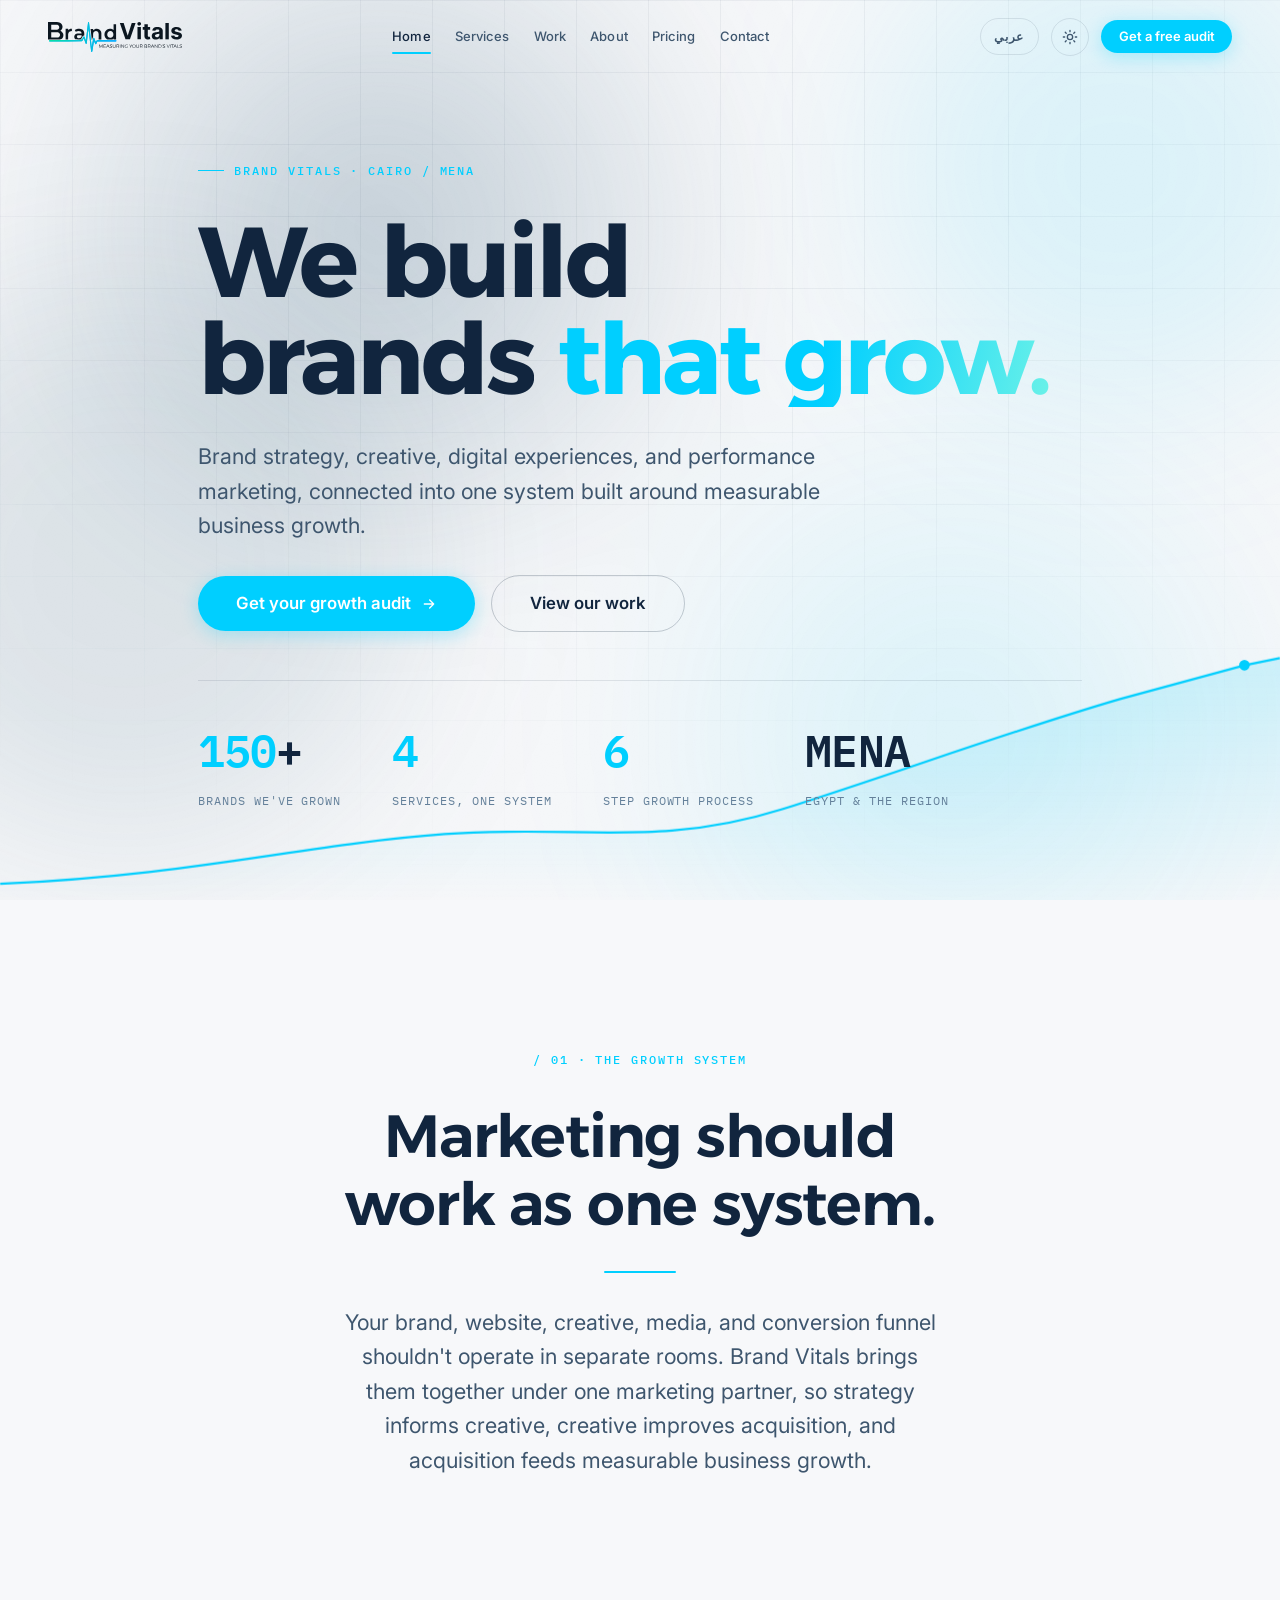
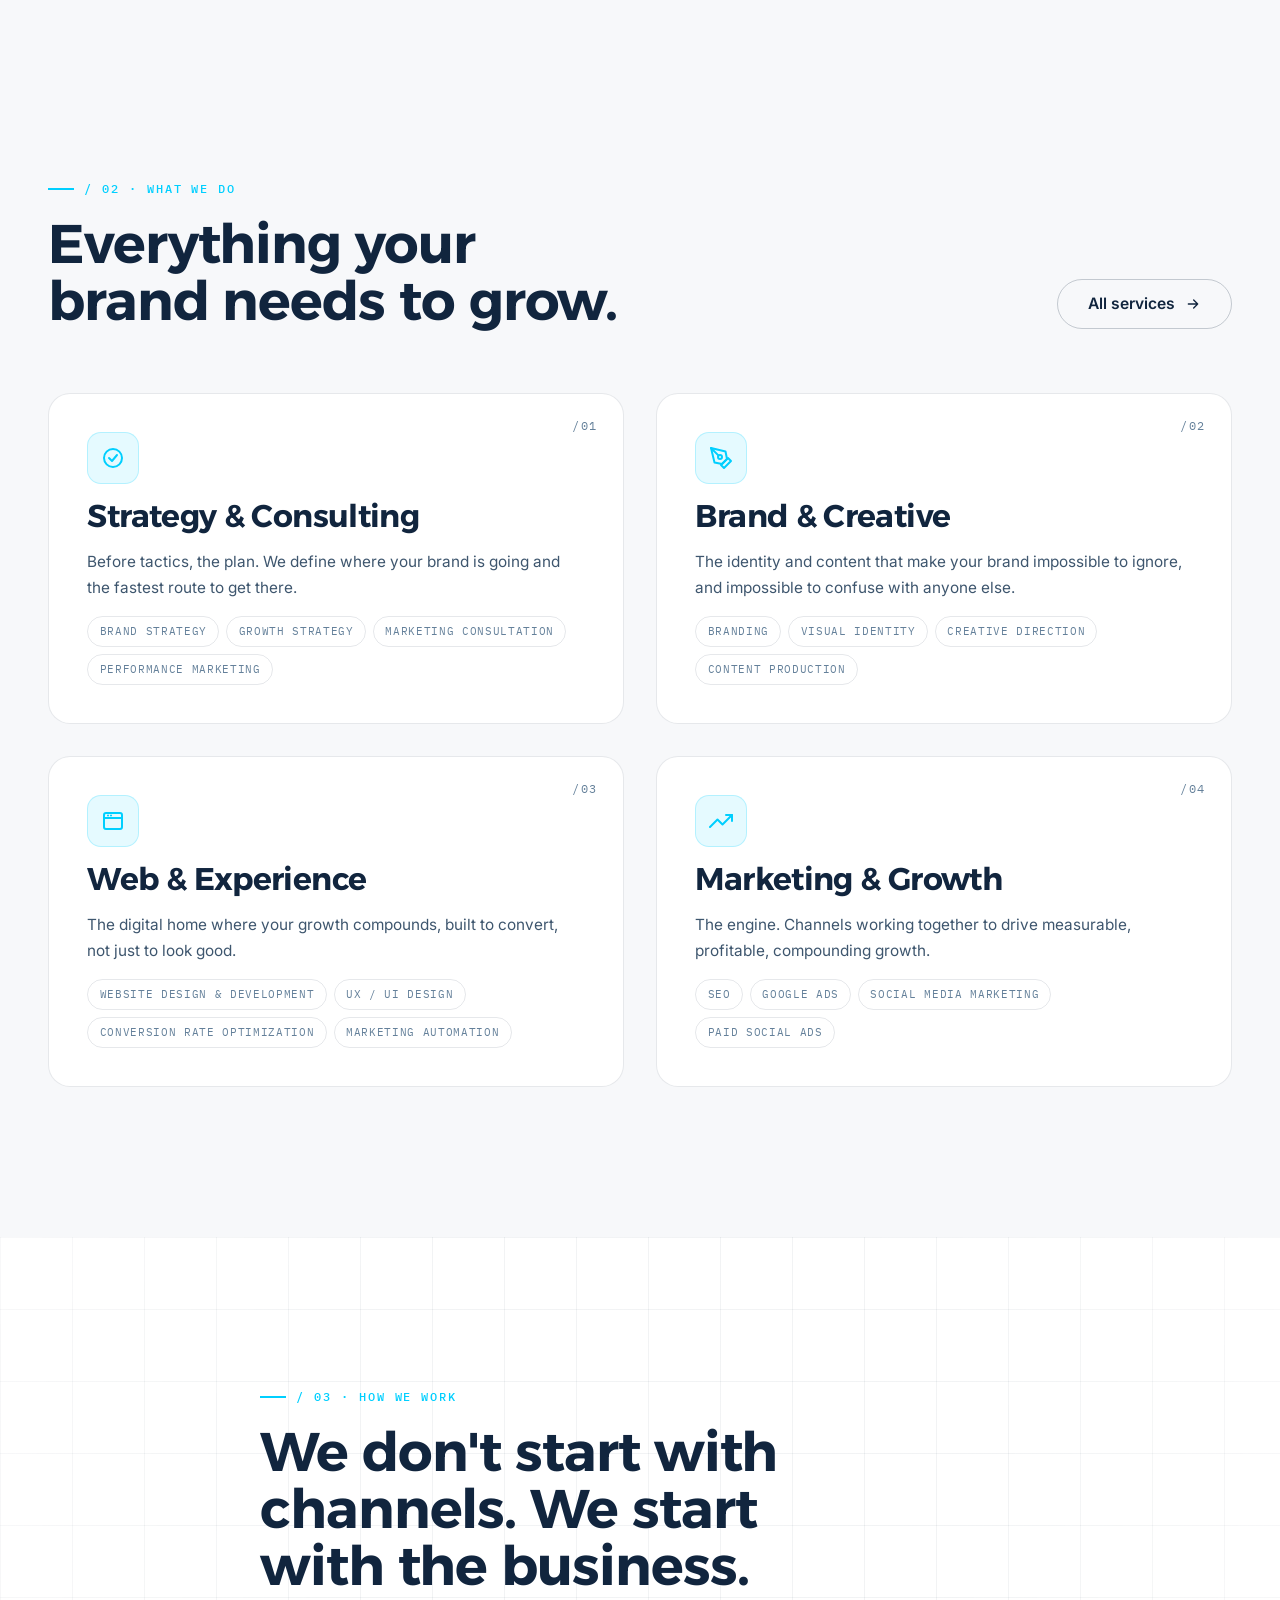
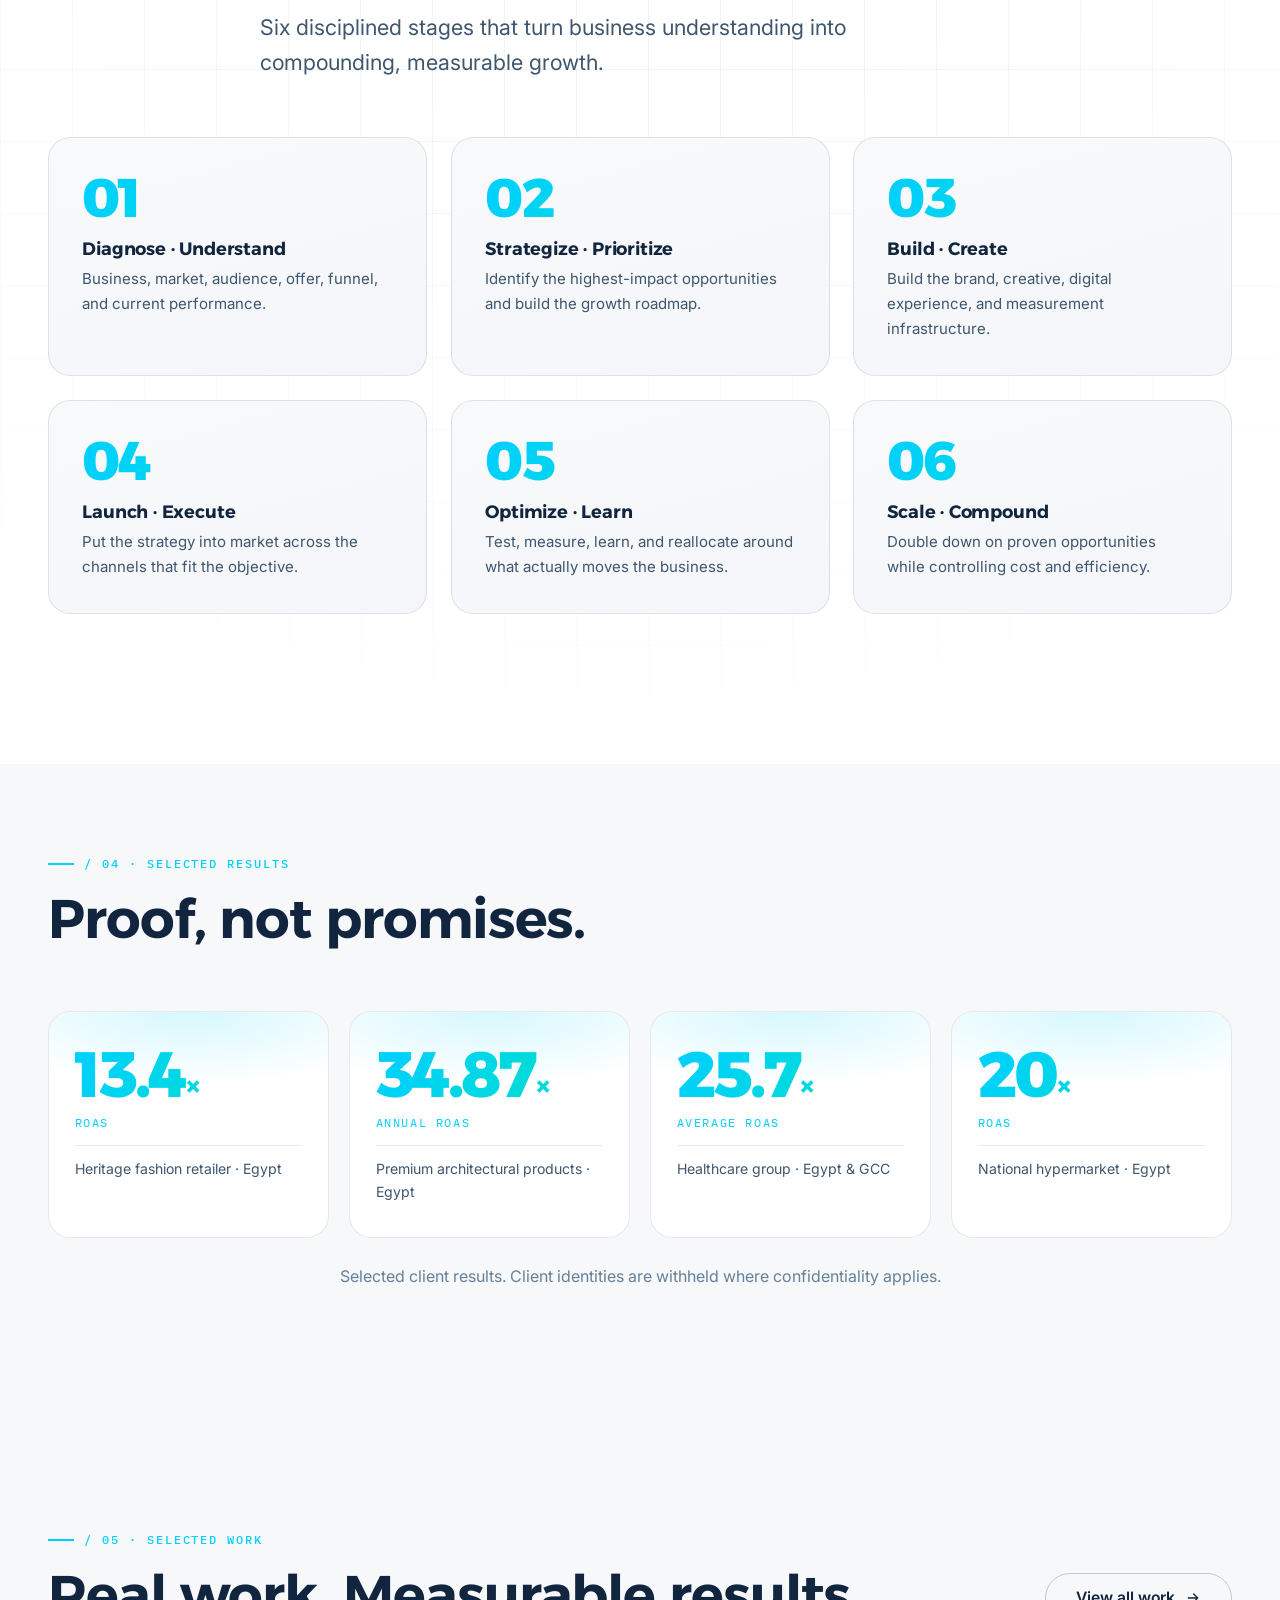
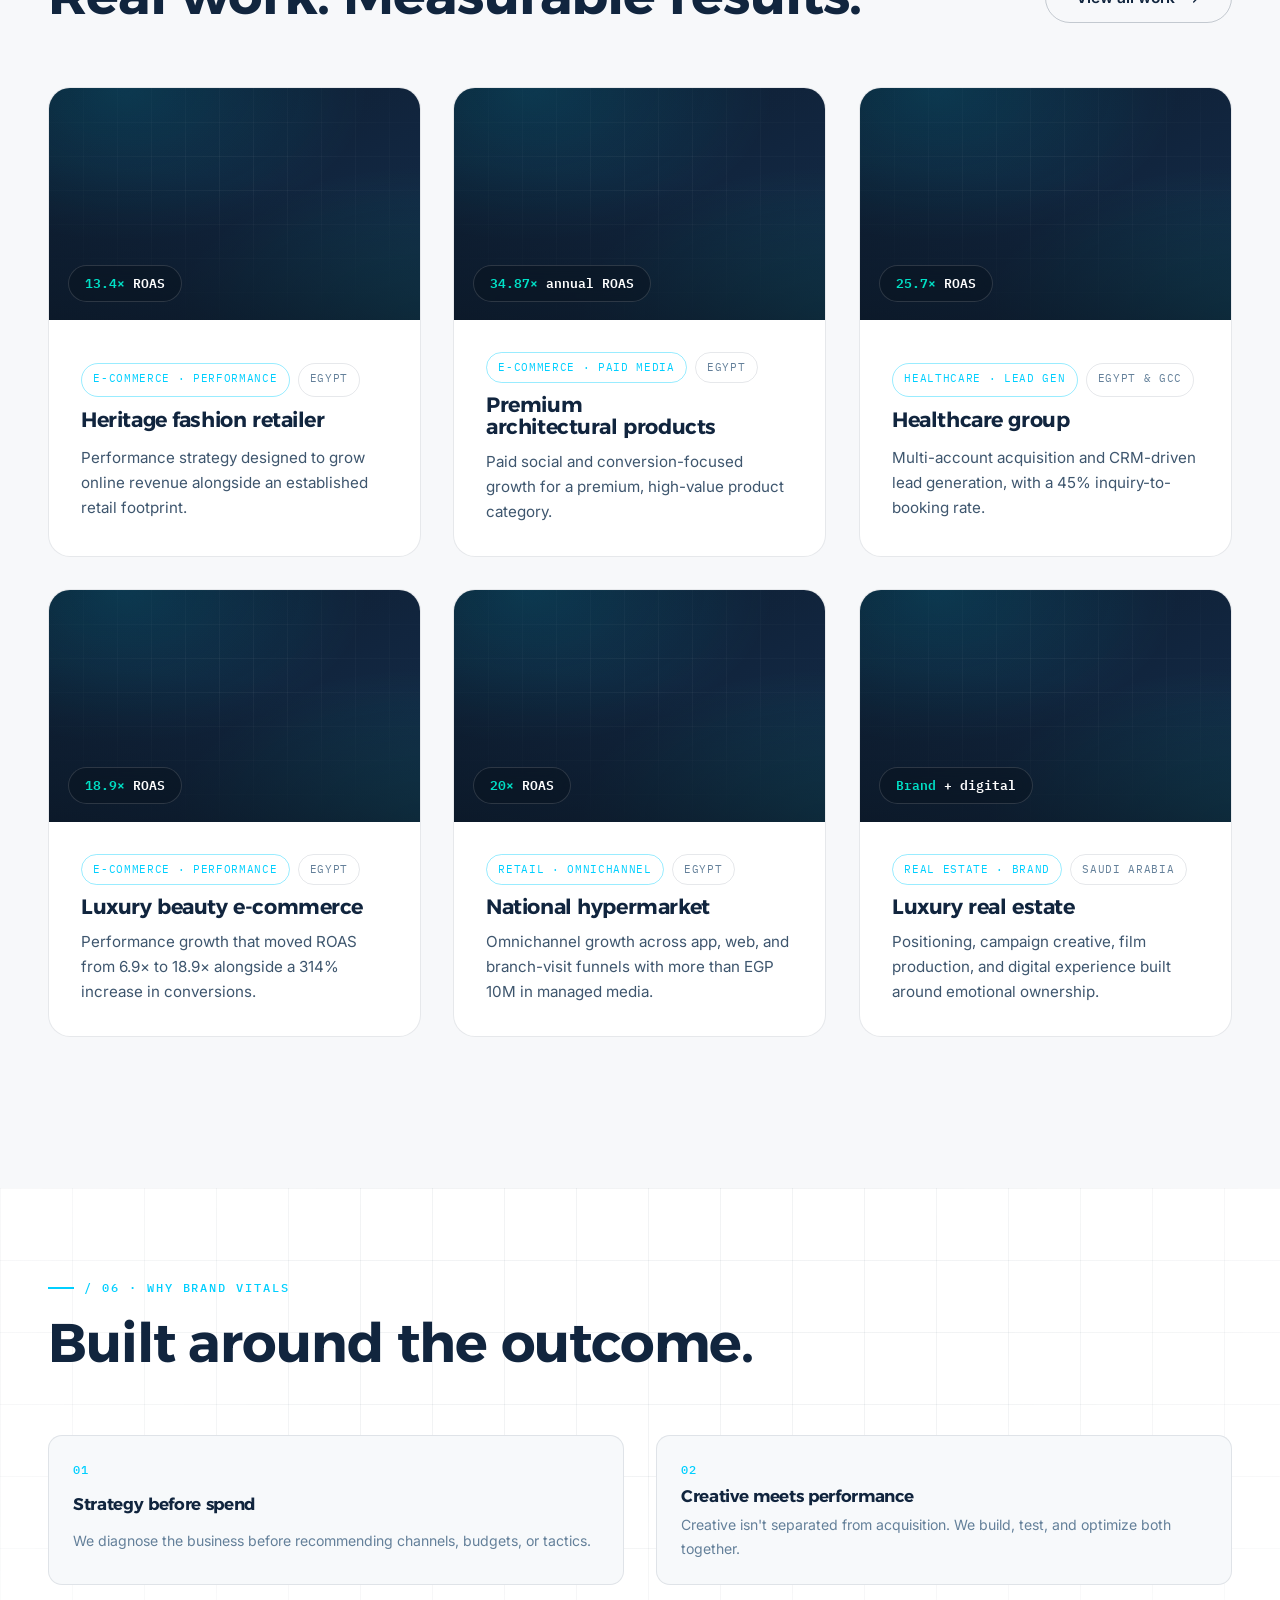
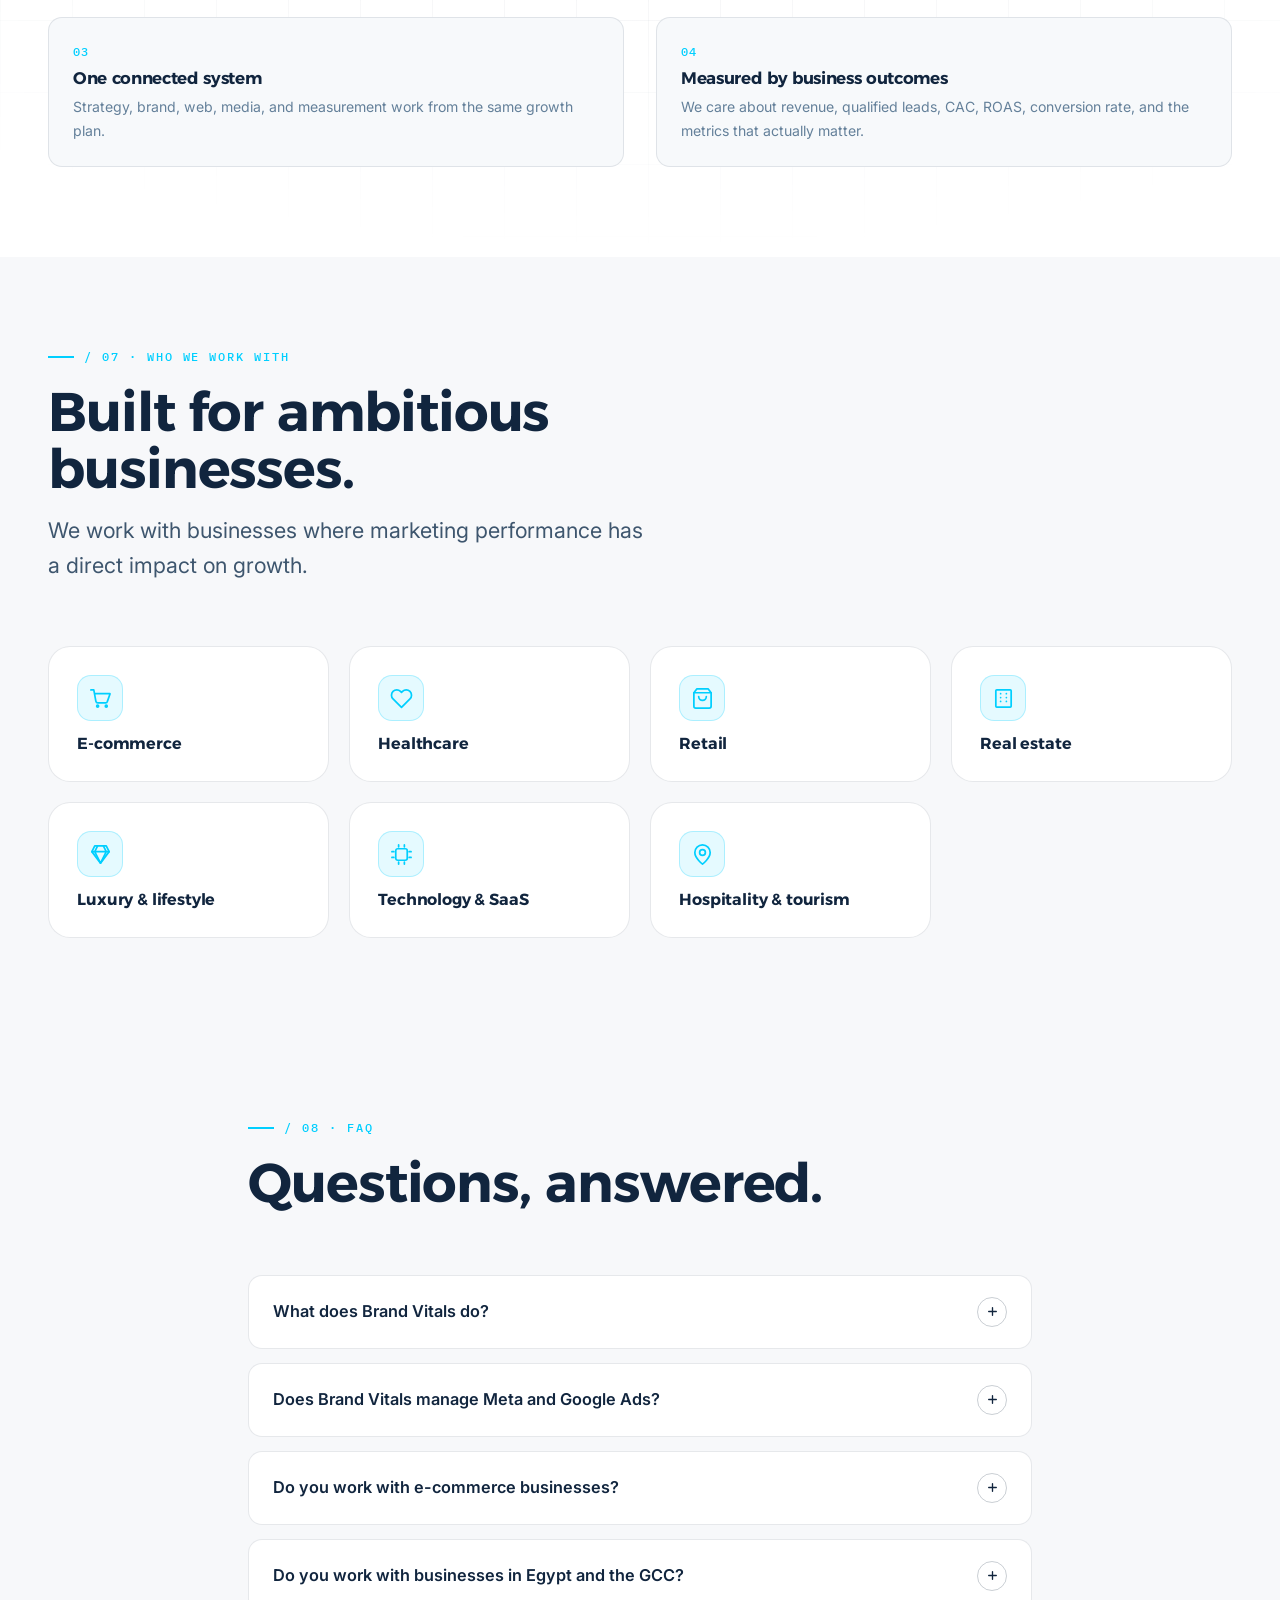
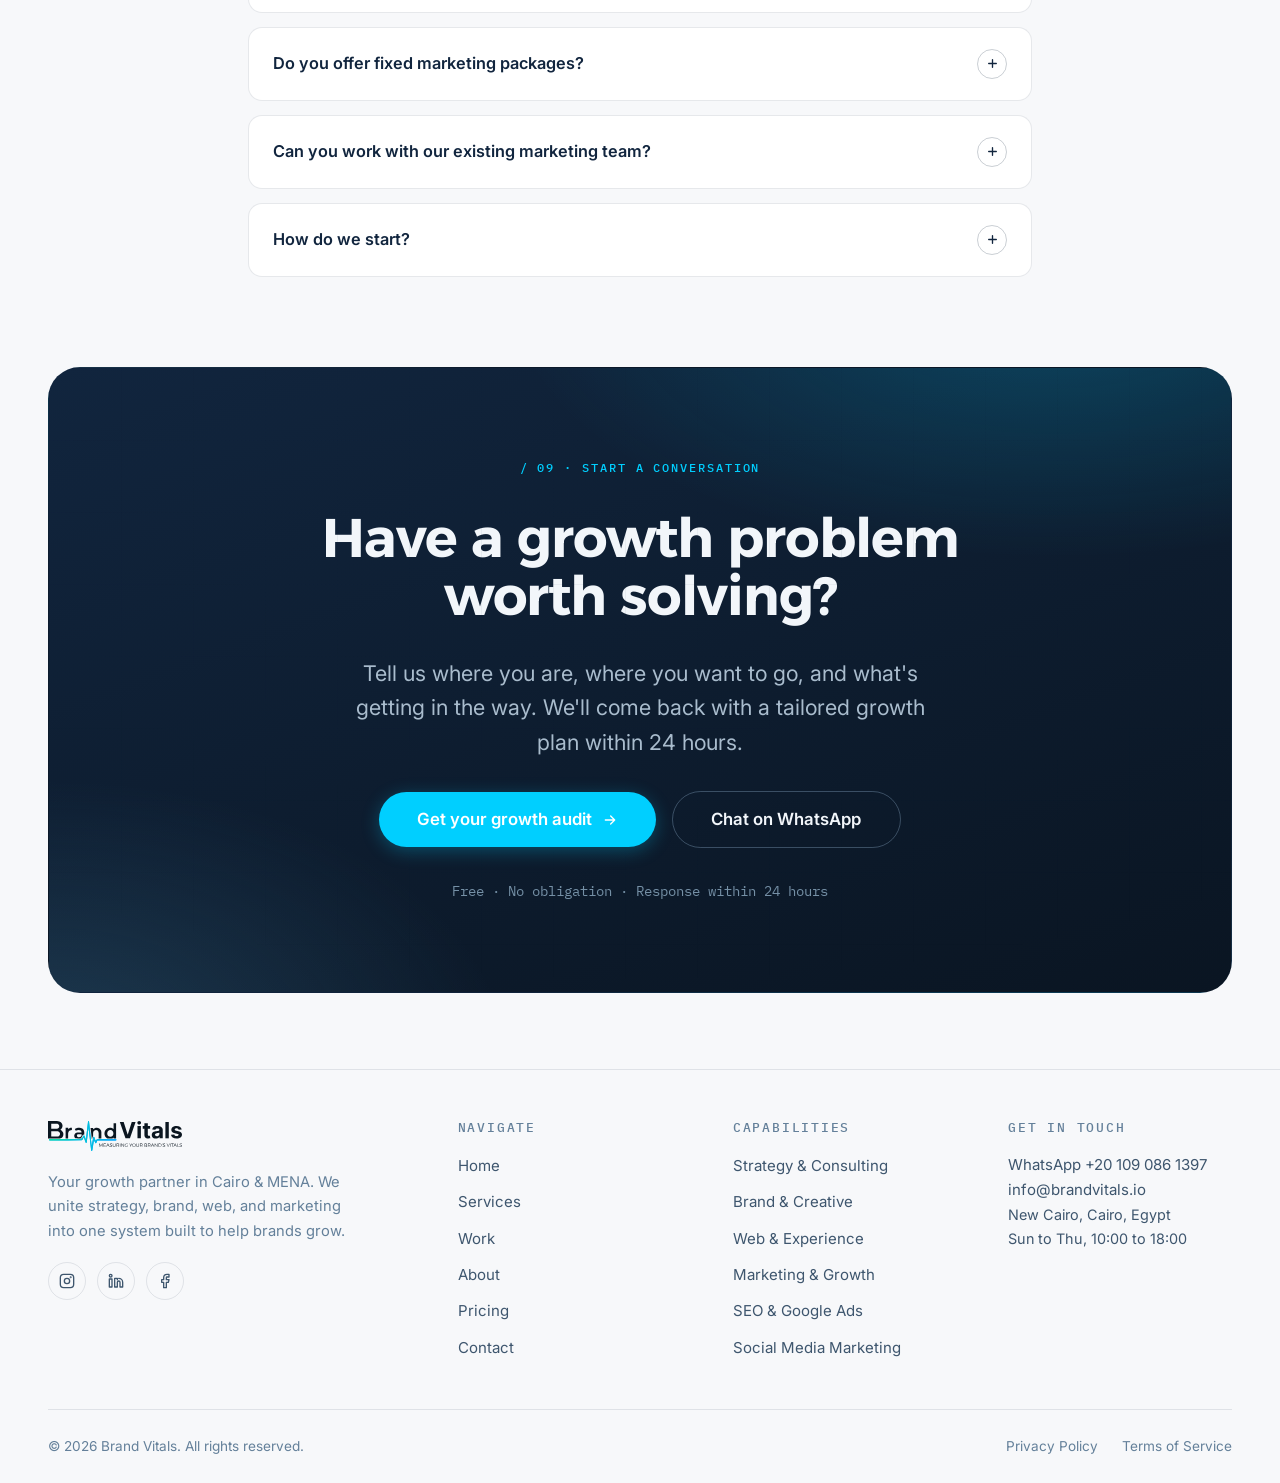
==== commit 2dbf1f11: "Redesign Selected Results and Who We Work With sections - Selected results: bold result cards with l" ====
--- a/index.html
+++ b/index.html
@@ -306,11 +306,27 @@
           <p class="eyebrow" data-en="/ 04 · Selected results" data-ar="/ 04 · نتائج مختارة">/ 04 · Selected results</p>
           <h2 data-en="Proof, not promises." data-ar="دليلٌ لا وعود.">Proof, not promises.</h2>
         </div>
-        <div class="stat-grid">
-          <div class="stat" data-reveal><span class="stat__num">13.4<span class="unit">×</span></span><span class="stat__label" data-en="ROAS · heritage fashion retailer · Egypt" data-ar="عائد الإنفاق · تاجر أزياء تراثي · مصر">ROAS · heritage fashion retailer · Egypt</span></div>
-          <div class="stat" data-reveal style="--rd:.08s"><span class="stat__num">34.87<span class="unit">×</span></span><span class="stat__label" data-en="Annual ROAS · premium architectural products · Egypt" data-ar="عائد سنوي · منتجات معمارية فاخرة · مصر">Annual ROAS · premium architectural products · Egypt</span></div>
-          <div class="stat" data-reveal style="--rd:.16s"><span class="stat__num">25.7<span class="unit">×</span></span><span class="stat__label" data-en="Average ROAS · healthcare group · Egypt &amp; GCC" data-ar="متوسط العائد · مجموعة رعاية صحية · مصر والخليج">Average ROAS · healthcare group · Egypt &amp; GCC</span></div>
-          <div class="stat" data-reveal style="--rd:.24s"><span class="stat__num">20<span class="unit">×</span></span><span class="stat__label" data-en="ROAS · national hypermarket · Egypt" data-ar="عائد الإنفاق · هايبرماركت وطني · مصر">ROAS · national hypermarket · Egypt</span></div>
+        <div class="results-grid">
+          <article class="result-card" data-reveal>
+            <div class="result-card__value">13.4<span>×</span></div>
+            <div class="result-card__type" data-en="ROAS" data-ar="عائد الإنفاق">ROAS</div>
+            <p class="result-card__client" data-en="Heritage fashion retailer · Egypt" data-ar="تاجر أزياء تراثي · مصر">Heritage fashion retailer · Egypt</p>
+          </article>
+          <article class="result-card" data-reveal style="--rd:.08s">
+            <div class="result-card__value">34.87<span>×</span></div>
+            <div class="result-card__type" data-en="Annual ROAS" data-ar="عائد سنوي">Annual ROAS</div>
+            <p class="result-card__client" data-en="Premium architectural products · Egypt" data-ar="منتجات معمارية فاخرة · مصر">Premium architectural products · Egypt</p>
+          </article>
+          <article class="result-card" data-reveal style="--rd:.16s">
+            <div class="result-card__value">25.7<span>×</span></div>
+            <div class="result-card__type" data-en="Average ROAS" data-ar="متوسط العائد">Average ROAS</div>
+            <p class="result-card__client" data-en="Healthcare group · Egypt &amp; GCC" data-ar="مجموعة رعاية صحية · مصر والخليج">Healthcare group · Egypt &amp; GCC</p>
+          </article>
+          <article class="result-card" data-reveal style="--rd:.24s">
+            <div class="result-card__value">20<span>×</span></div>
+            <div class="result-card__type" data-en="ROAS" data-ar="عائد الإنفاق">ROAS</div>
+            <p class="result-card__client" data-en="National hypermarket · Egypt" data-ar="هايبرماركت وطني · مصر">National hypermarket · Egypt</p>
+          </article>
         </div>
         <p class="micro" style="text-align:center; margin-top:1.6rem; color:var(--text-3)" data-en="Selected client results. Client identities are withheld where confidentiality applies." data-ar="نتائج عملاء مختارة. تُحجب هويات العملاء حيثما تنطبق السرّية.">Selected client results. Client identities are withheld where confidentiality applies.</p>
       </div>
@@ -403,14 +419,35 @@
           <h2 data-en="Built for ambitious businesses." data-ar="مبنيٌّ للأعمال الطموحة.">Built for ambitious businesses.</h2>
           <p class="lead" data-en="We work with businesses where marketing performance has a direct impact on growth." data-ar="نعمل مع الأعمال التي يؤثّر فيها أداء التسويق مباشرةً على النمو.">We work with businesses where marketing performance has a direct impact on growth.</p>
         </div>
-        <div class="grid-3">
-          <div class="ind-tile" data-reveal><span class="mono">01</span><h3 data-en="E-commerce" data-ar="التجارة الإلكترونية">E-commerce</h3></div>
-          <div class="ind-tile" data-reveal style="--rd:.05s"><span class="mono">02</span><h3 data-en="Healthcare" data-ar="الرعاية الصحية">Healthcare</h3></div>
-          <div class="ind-tile" data-reveal style="--rd:.1s"><span class="mono">03</span><h3 data-en="Retail" data-ar="التجزئة">Retail</h3></div>
-          <div class="ind-tile" data-reveal style="--rd:.15s"><span class="mono">04</span><h3 data-en="Real estate" data-ar="العقارات">Real estate</h3></div>
-          <div class="ind-tile" data-reveal style="--rd:.2s"><span class="mono">05</span><h3 data-en="Luxury &amp; lifestyle" data-ar="الرفاهية ونمط الحياة">Luxury &amp; lifestyle</h3></div>
-          <div class="ind-tile" data-reveal style="--rd:.25s"><span class="mono">06</span><h3 data-en="Technology &amp; SaaS" data-ar="التقنية والبرمجيات">Technology &amp; SaaS</h3></div>
-          <div class="ind-tile" data-reveal style="--rd:.3s"><span class="mono">07</span><h3 data-en="Hospitality &amp; tourism" data-ar="الضيافة والسياحة">Hospitality &amp; tourism</h3></div>
+        <div class="industry-grid">
+          <div class="industry-card" data-reveal>
+            <span class="industry-card__icon"><svg viewBox="0 0 24 24"><circle cx="9" cy="20" r="1"/><circle cx="18" cy="20" r="1"/><path d="M2 3h3l2.2 12a2 2 0 0 0 2 1.6h8a2 2 0 0 0 2-1.6L22 7H6"/></svg></span>
+            <h3 data-en="E-commerce" data-ar="التجارة الإلكترونية">E-commerce</h3>
+          </div>
+          <div class="industry-card" data-reveal style="--rd:.05s">
+            <span class="industry-card__icon"><svg viewBox="0 0 24 24"><path d="M20.84 4.61a5.5 5.5 0 0 0-7.78 0L12 5.67l-1.06-1.06a5.5 5.5 0 1 0-7.78 7.78L12 21.23l8.84-8.84a5.5 5.5 0 0 0 0-7.78z"/></svg></span>
+            <h3 data-en="Healthcare" data-ar="الرعاية الصحية">Healthcare</h3>
+          </div>
+          <div class="industry-card" data-reveal style="--rd:.1s">
+            <span class="industry-card__icon"><svg viewBox="0 0 24 24"><path d="M6 2 3 6v14a2 2 0 0 0 2 2h14a2 2 0 0 0 2-2V6l-3-4z"/><path d="M3 6h18"/><path d="M16 10a4 4 0 0 1-8 0"/></svg></span>
+            <h3 data-en="Retail" data-ar="التجزئة">Retail</h3>
+          </div>
+          <div class="industry-card" data-reveal style="--rd:.15s">
+            <span class="industry-card__icon"><svg viewBox="0 0 24 24"><rect x="4" y="3" width="16" height="18" rx="1"/><path d="M9 7h.01M15 7h.01M9 11h.01M15 11h.01M9 15h.01M15 15h.01"/></svg></span>
+            <h3 data-en="Real estate" data-ar="العقارات">Real estate</h3>
+          </div>
+          <div class="industry-card" data-reveal style="--rd:.2s">
+            <span class="industry-card__icon"><svg viewBox="0 0 24 24"><path d="M6 3h12l3 6-9 12L3 9z"/><path d="M3 9h18M9 3 6 9l6 12 6-12-3-6"/></svg></span>
+            <h3 data-en="Luxury &amp; lifestyle" data-ar="الرفاهية ونمط الحياة">Luxury &amp; lifestyle</h3>
+          </div>
+          <div class="industry-card" data-reveal style="--rd:.25s">
+            <span class="industry-card__icon"><svg viewBox="0 0 24 24"><rect x="6" y="6" width="12" height="12" rx="2"/><path d="M9 2v2M15 2v2M9 20v2M15 20v2M2 9h2M2 15h2M20 9h2M20 15h2"/></svg></span>
+            <h3 data-en="Technology &amp; SaaS" data-ar="التقنية والبرمجيات">Technology &amp; SaaS</h3>
+          </div>
+          <div class="industry-card" data-reveal style="--rd:.3s">
+            <span class="industry-card__icon"><svg viewBox="0 0 24 24"><path d="M20 10c0 6-8 12-8 12s-8-6-8-12a8 8 0 0 1 16 0z"/><circle cx="12" cy="10" r="3"/></svg></span>
+            <h3 data-en="Hospitality &amp; tourism" data-ar="الضيافة والسياحة">Hospitality &amp; tourism</h3>
+          </div>
         </div>
       </div>
     </section>
--- a/assets/css/main.css
+++ b/assets/css/main.css
@@ -618,6 +618,50 @@
 .stat__num .unit { font-size: 0.45em; color: var(--accent); font-weight: 500; margin-inline-start: 0.1em; }
 .stat__label { color: var(--text-2); font-size: 0.95rem; max-width: 24ch; }
 
+/* Results showcase (Selected results) */
+.results-grid { display: grid; grid-template-columns: repeat(4, 1fr); gap: clamp(1rem, 1.6vw, 1.4rem); }
+.result-card {
+  position: relative; display: grid; gap: 0.55rem; align-content: start;
+  padding: clamp(1.8rem, 2.6vw, 2.4rem) clamp(1.4rem, 2vw, 1.8rem);
+  border-radius: var(--r-lg); border: 1px solid var(--line);
+  background: linear-gradient(165deg, var(--surface), var(--bg-2)); overflow: hidden;
+  transition: transform 0.5s var(--ease-out), border-color 0.4s, box-shadow 0.5s;
+}
+.result-card::before {
+  content: ""; position: absolute; inset: 0 0 auto 0; height: 130px; pointer-events: none;
+  background: radial-gradient(120% 80% at 50% 0%, rgba(0, 207, 255, 0.16), transparent 70%);
+}
+.result-card:hover { transform: translateY(-6px); border-color: rgba(0, 207, 255, 0.4); box-shadow: var(--shadow-card); }
+.result-card__value {
+  position: relative; font-family: var(--font-display); font-weight: 800; line-height: 0.92;
+  font-size: clamp(2.8rem, 5.4vw, 4rem); letter-spacing: -0.04em;
+  background: linear-gradient(120deg, var(--accent), var(--accent-2));
+  -webkit-background-clip: text; background-clip: text; color: transparent;
+}
+.result-card__value span { font-size: 0.5em; font-weight: 700; }
+.result-card__type { position: relative; font-family: var(--font-mono); font-size: 0.72rem; letter-spacing: 0.14em; text-transform: uppercase; color: var(--accent); }
+.result-card__client { position: relative; color: var(--text-2); font-size: 0.88rem; border-top: 1px solid var(--line); padding-top: 0.7rem; margin-top: 0.25rem; }
+@media (max-width: 900px) { .results-grid { grid-template-columns: repeat(2, 1fr); } }
+@media (max-width: 520px) { .results-grid { grid-template-columns: 1fr; } }
+
+/* Industry cards (Who we work with) */
+.industry-grid { display: grid; grid-template-columns: repeat(4, 1fr); gap: clamp(0.9rem, 1.6vw, 1.3rem); }
+.industry-card {
+  display: grid; gap: 0.9rem; padding: clamp(1.4rem, 2.2vw, 1.8rem);
+  border-radius: var(--r-lg); border: 1px solid var(--line);
+  background: linear-gradient(165deg, var(--surface), var(--bg-2));
+  transition: transform 0.5s var(--ease-out), border-color 0.4s, box-shadow 0.5s;
+}
+.industry-card:hover { transform: translateY(-5px); border-color: rgba(0, 207, 255, 0.4); box-shadow: var(--shadow-card); }
+.industry-card__icon {
+  width: 46px; height: 46px; border-radius: var(--r-md); display: grid; place-items: center;
+  background: rgba(0, 207, 255, 0.1); border: 1px solid rgba(0, 207, 255, 0.25); color: var(--accent);
+}
+.industry-card__icon svg { width: 23px; height: 23px; stroke: currentColor; fill: none; stroke-width: 1.8; stroke-linecap: round; stroke-linejoin: round; }
+.industry-card h3 { font-size: 1rem; letter-spacing: -0.01em; }
+@media (max-width: 900px) { .industry-grid { grid-template-columns: repeat(3, 1fr); } }
+@media (max-width: 620px) { .industry-grid { grid-template-columns: repeat(2, 1fr); } }
+
 /* --------------------------------------------------------------------------
    10. APPROACH (sticky flow)
    -------------------------------------------------------------------------- */
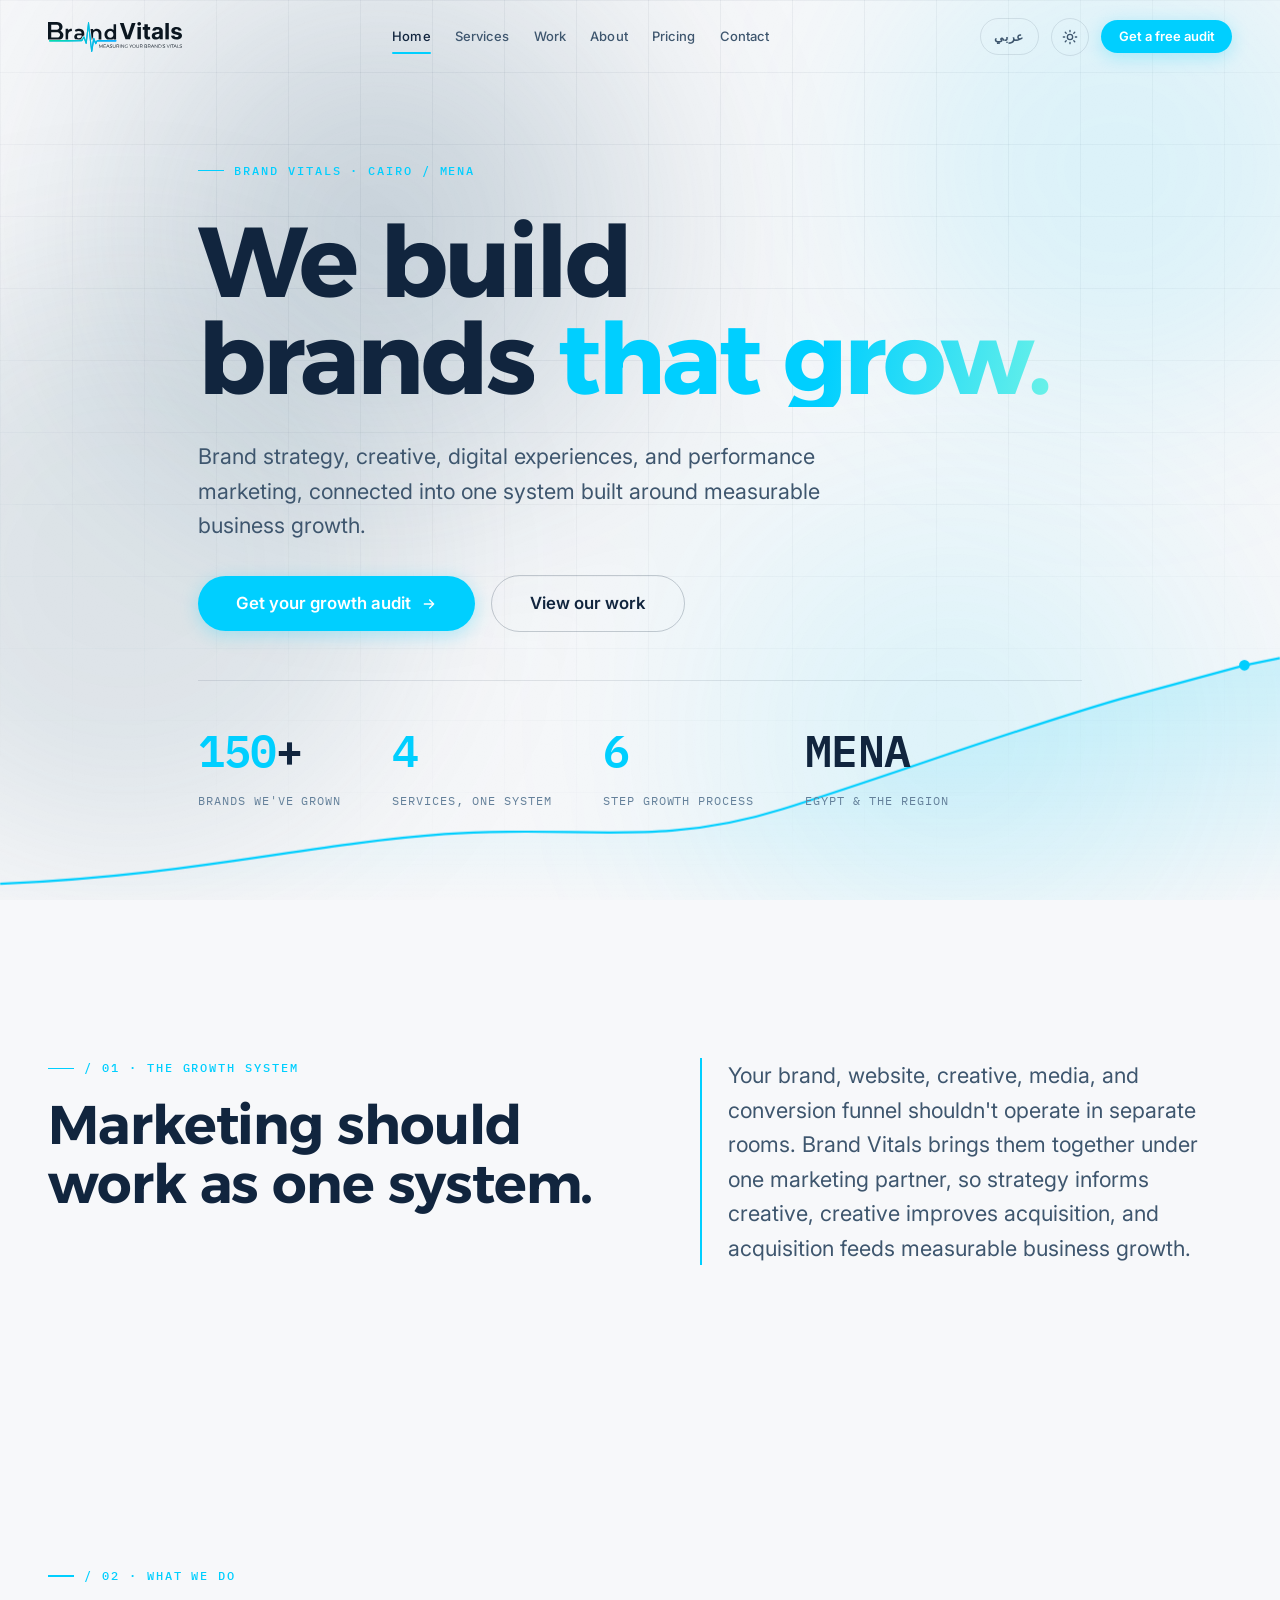
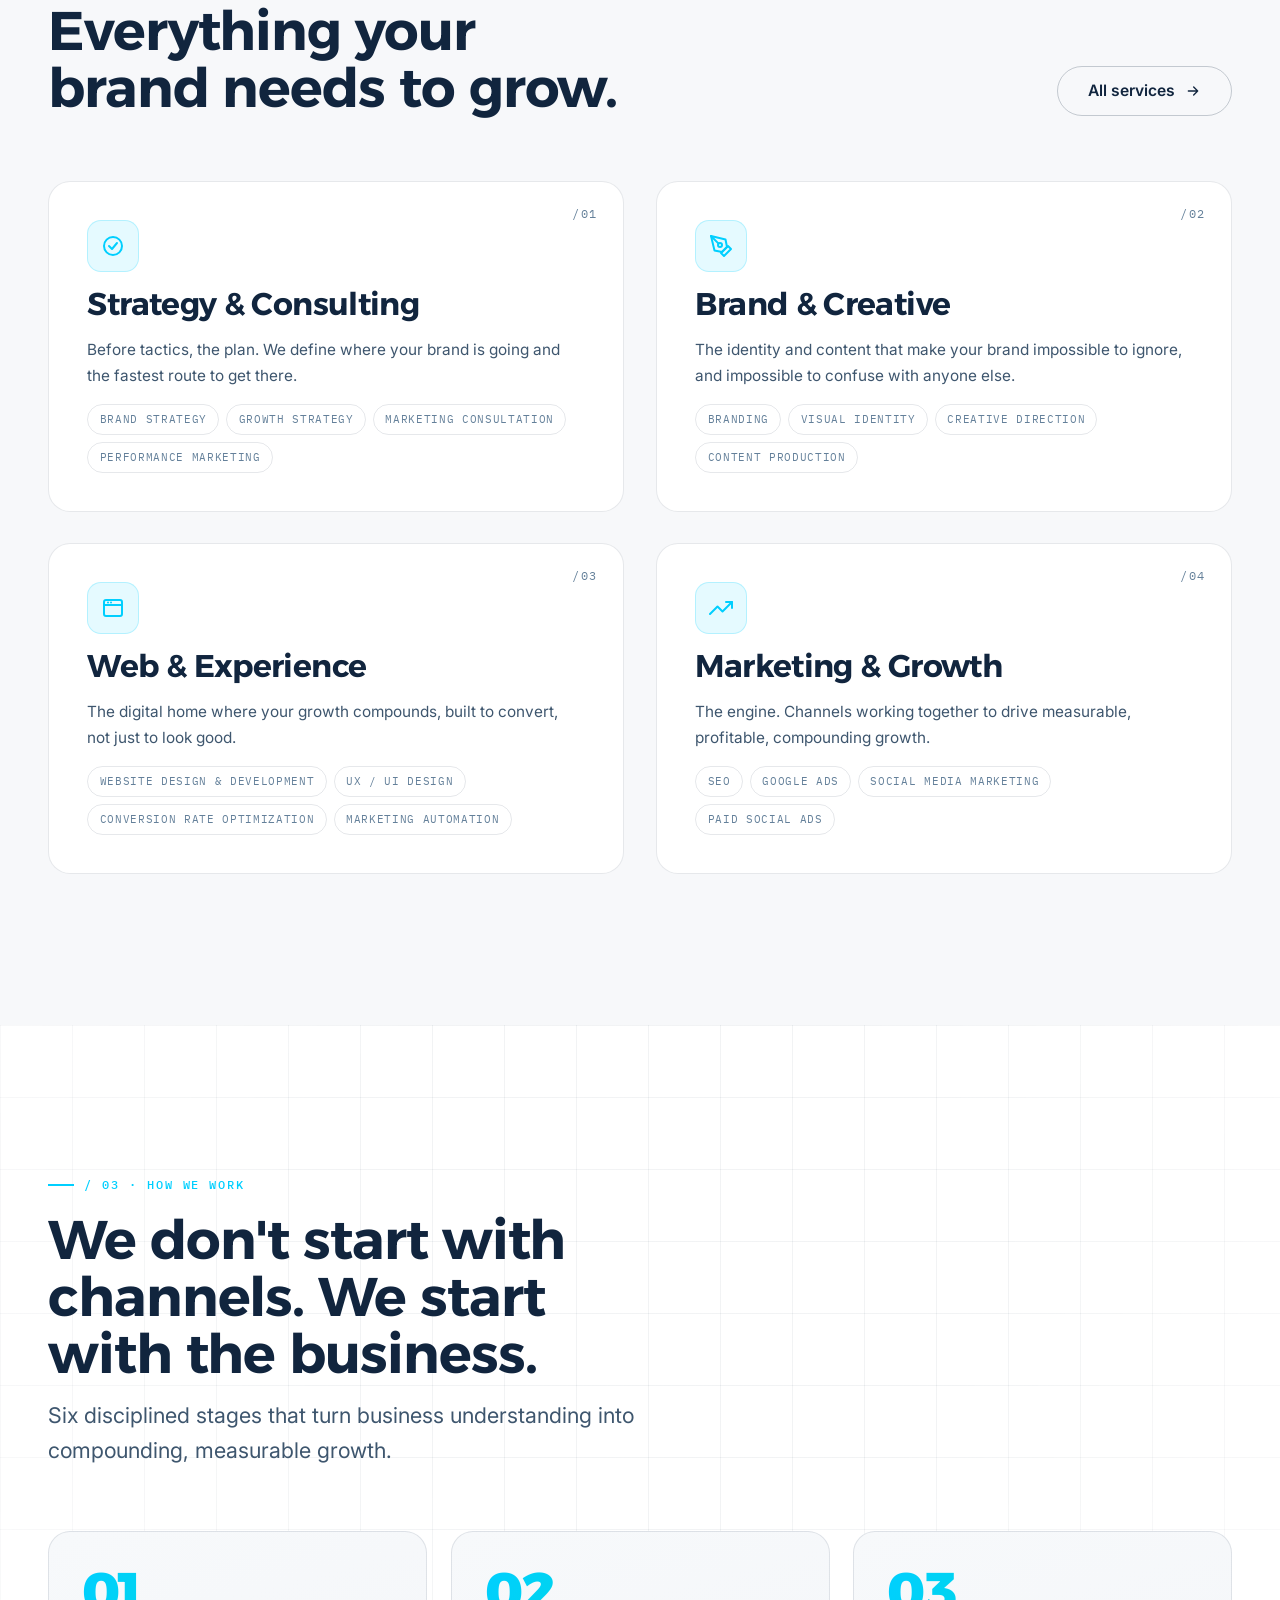
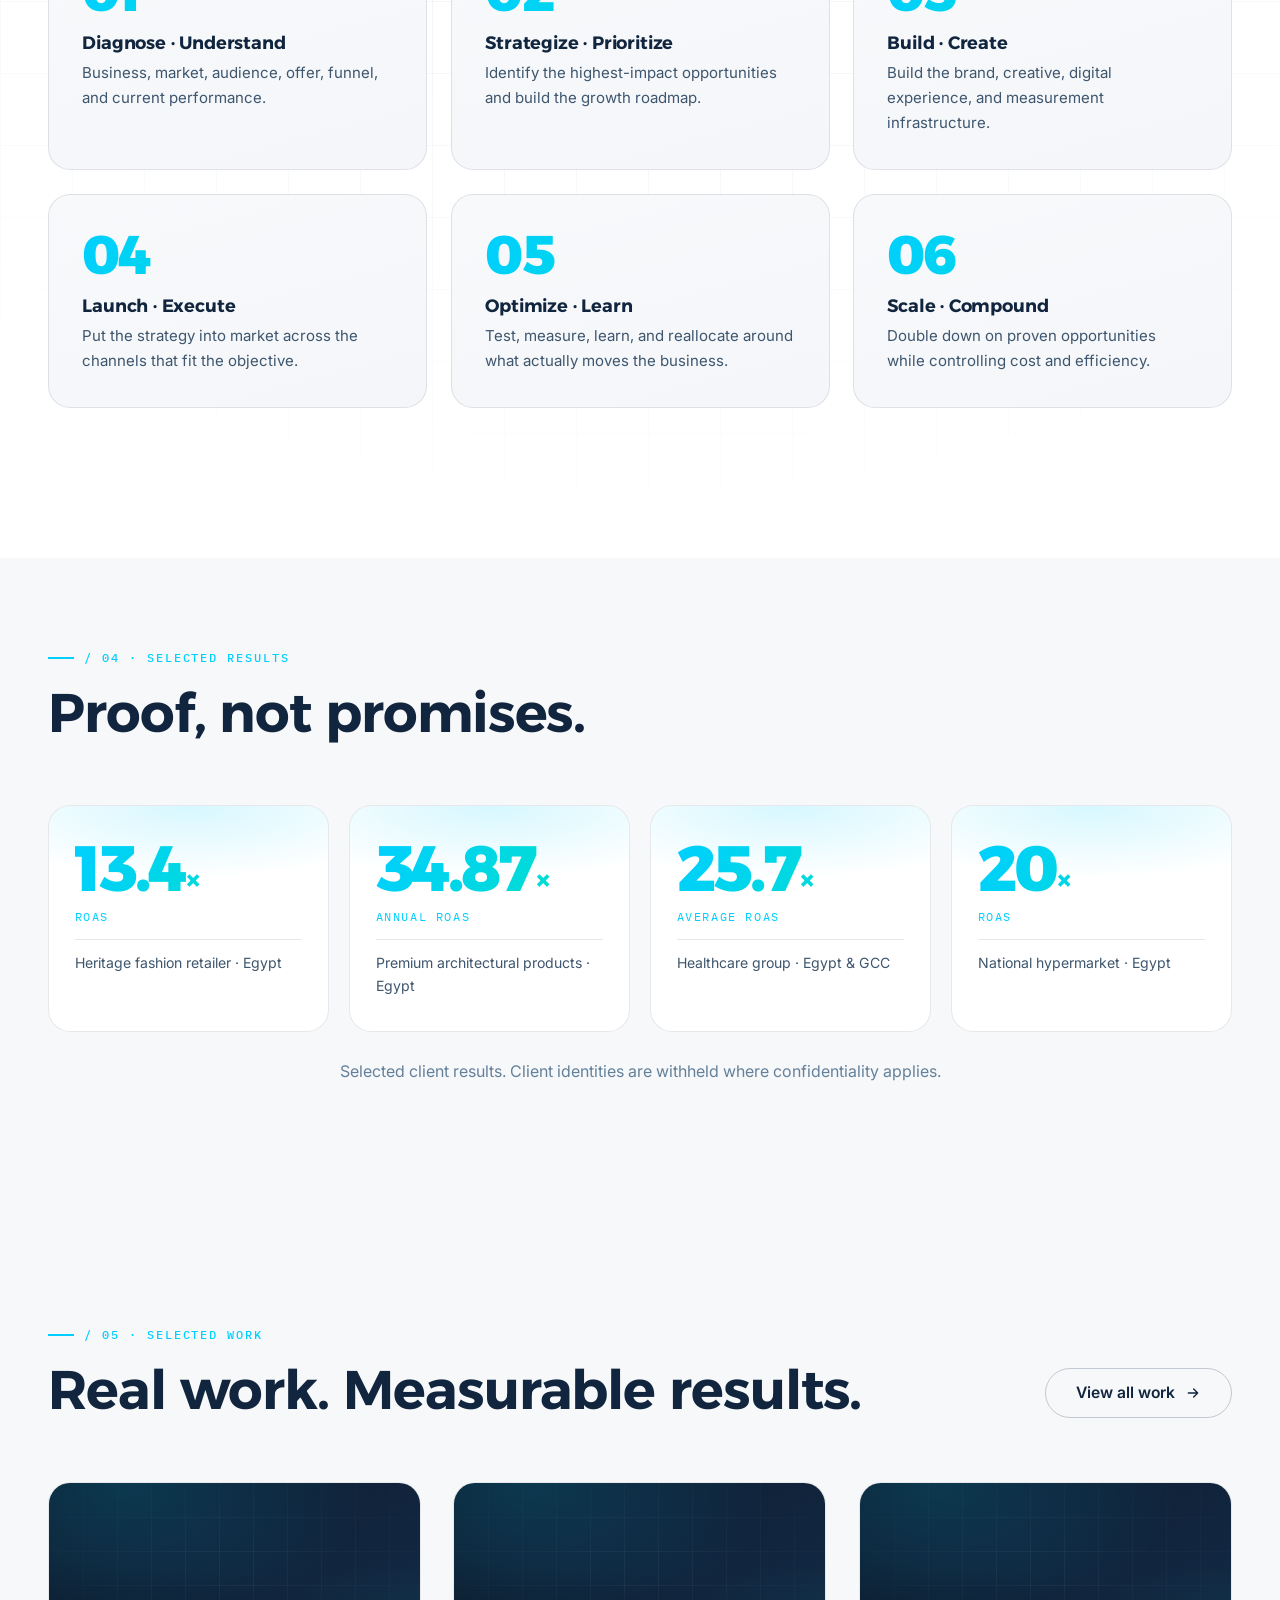
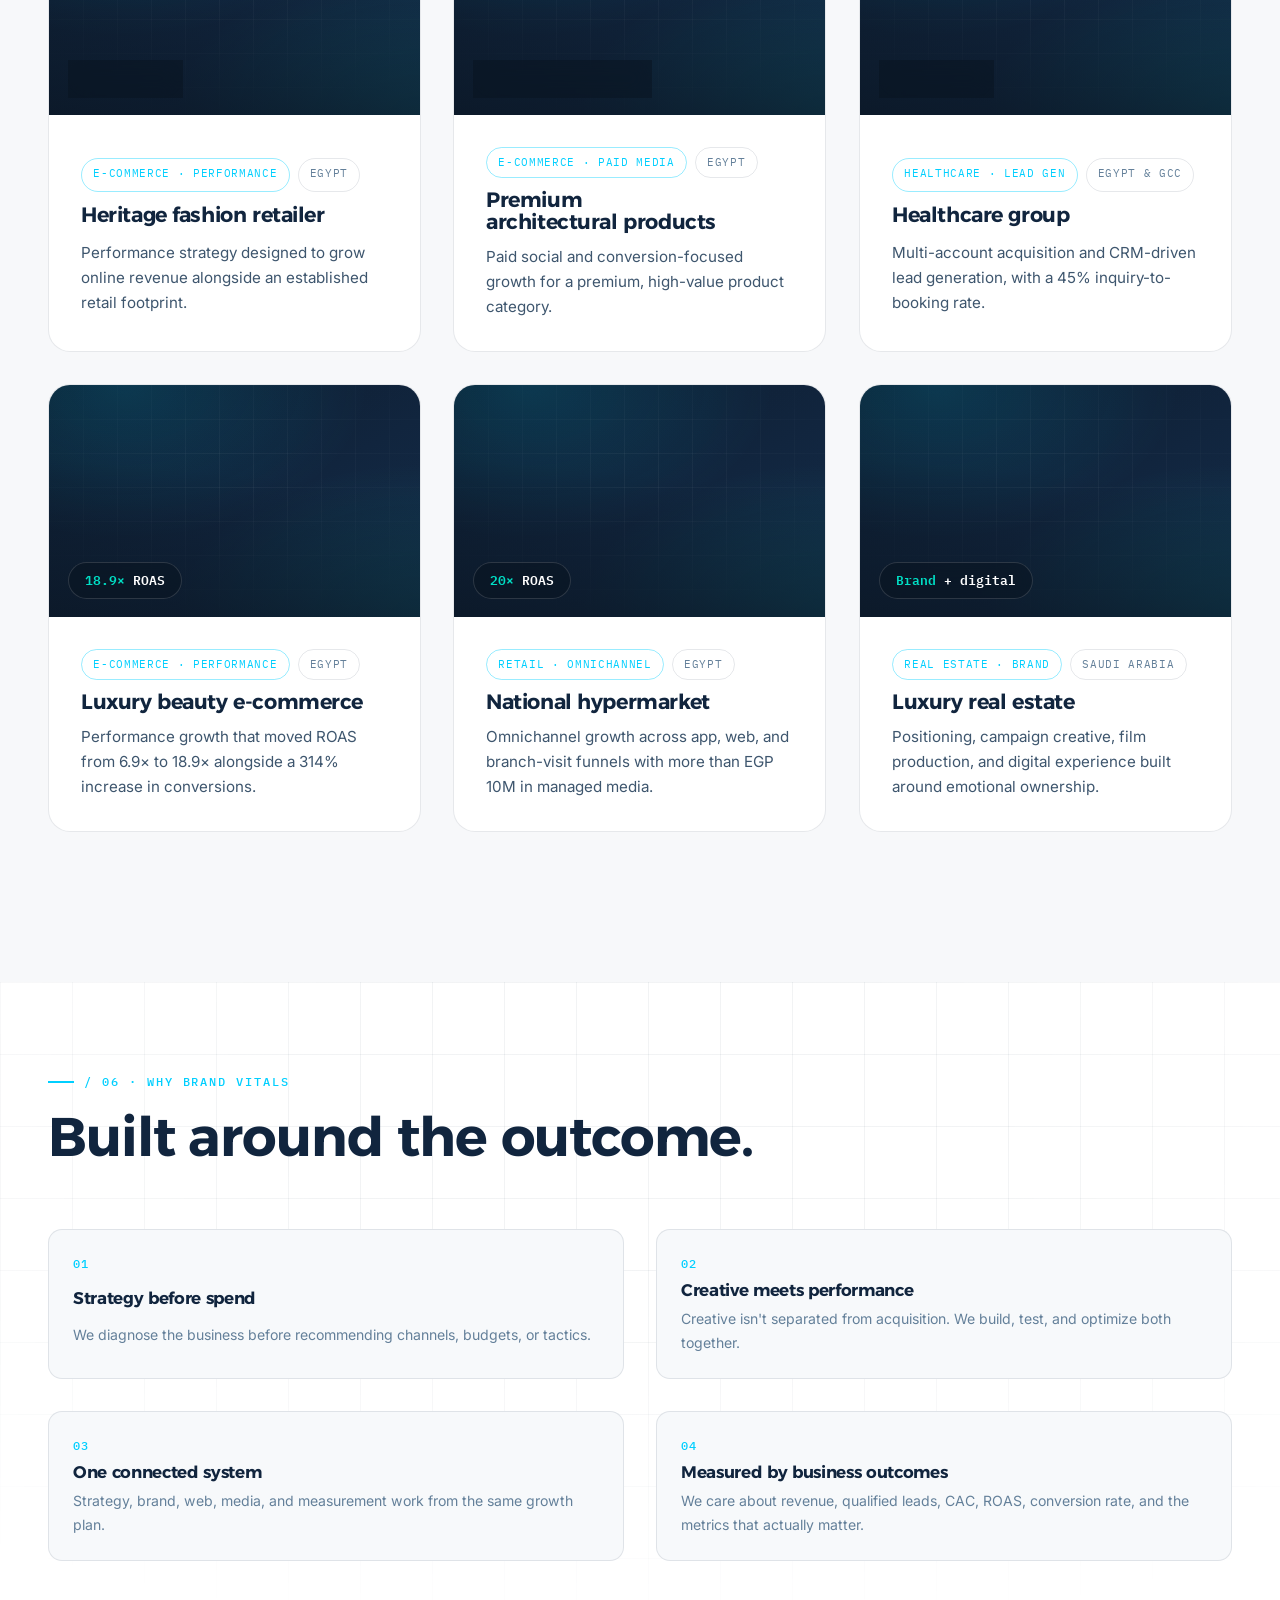
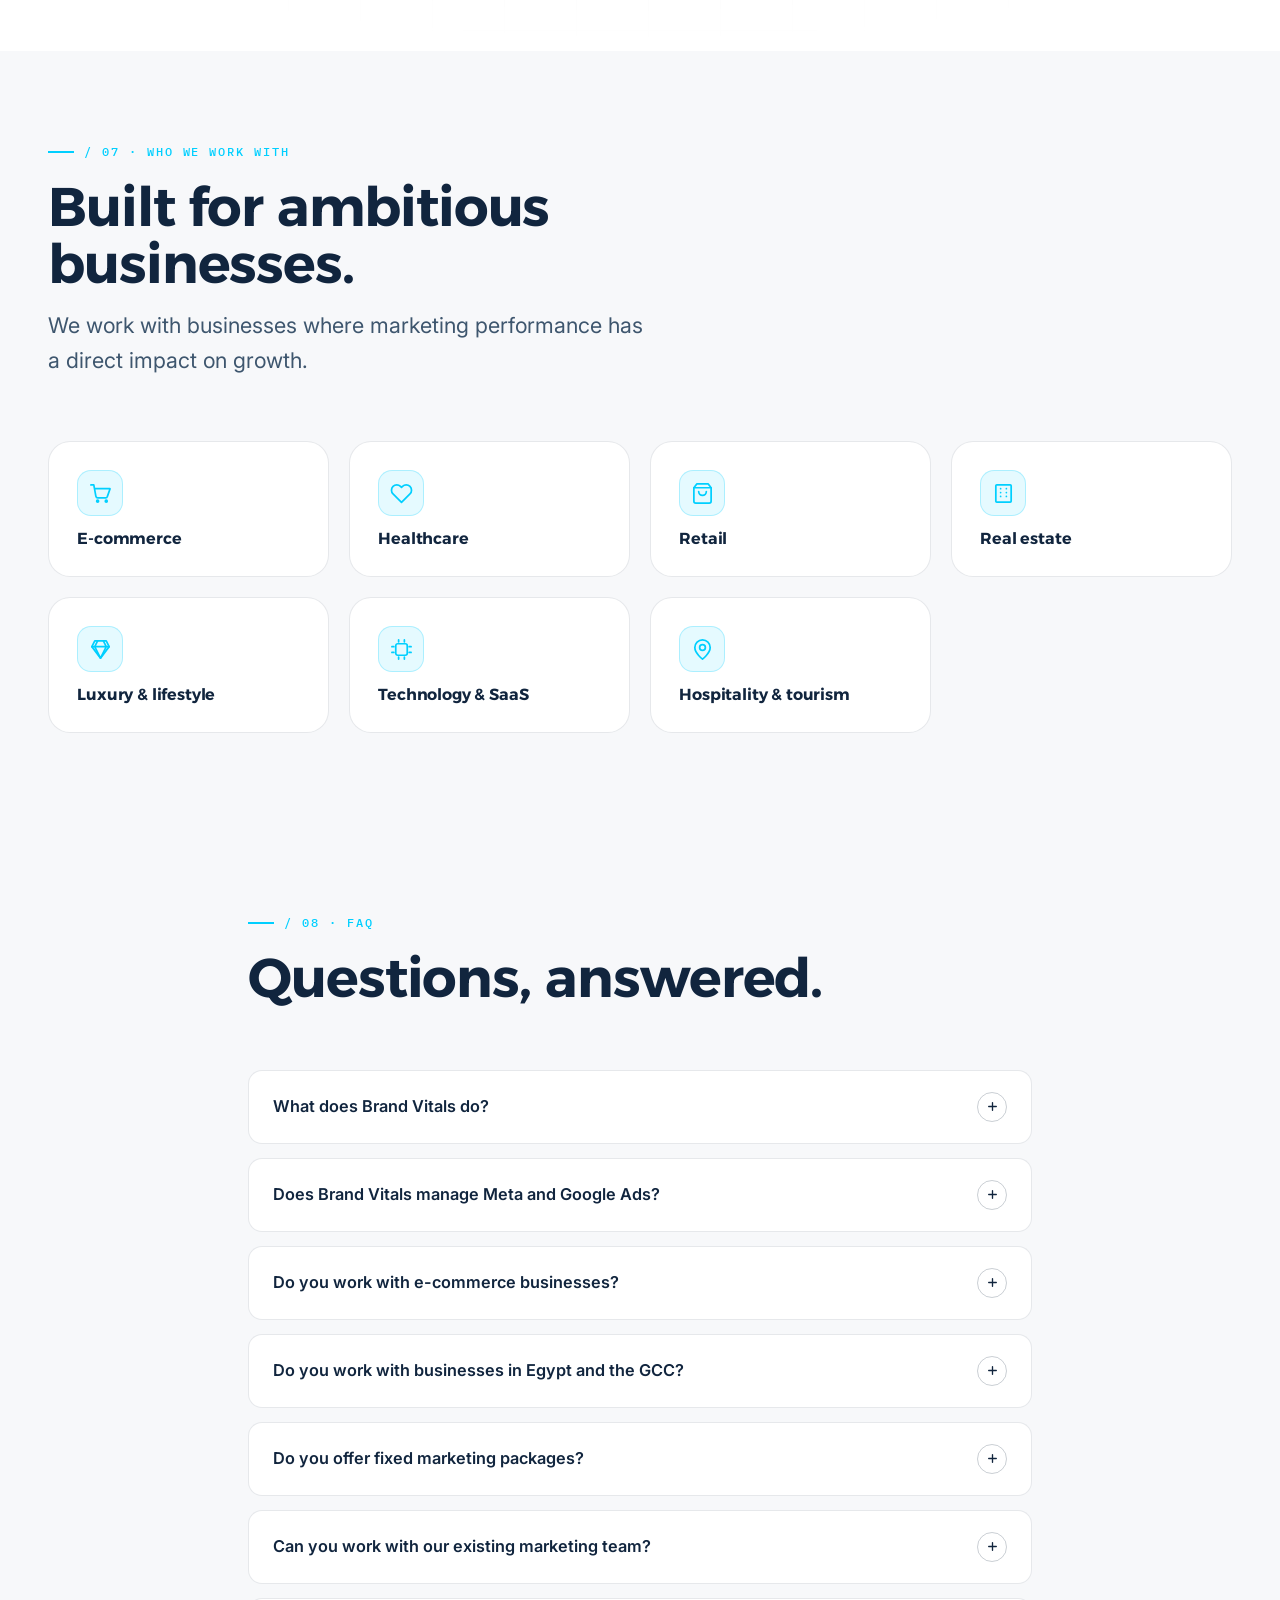
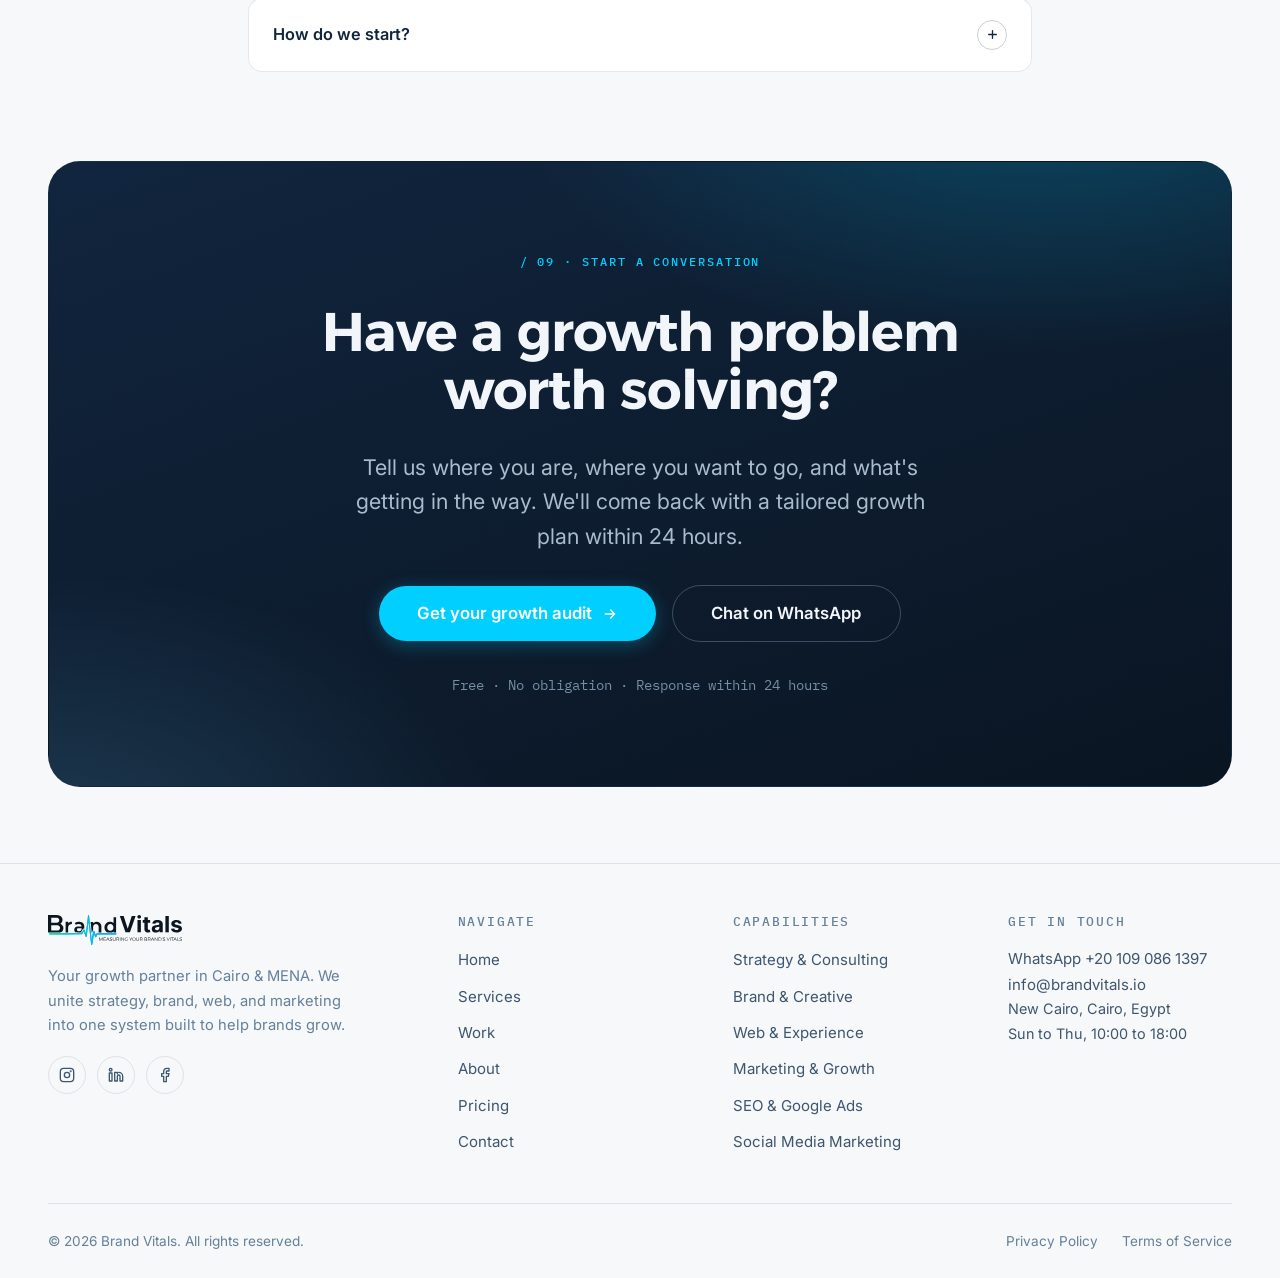
==== commit 51932a0f: "Re-style growth-system and How-we-work headers - The growth-system section (01) is now an editorial " ====
--- a/index.html
+++ b/index.html
@@ -200,11 +200,14 @@
     <!-- ============ STATEMENT ============ -->
     <section class="section">
       <div class="container">
-        <div class="statement" data-reveal>
-          <p class="eyebrow eyebrow--bare mono" data-en="/ 01 · The growth system" data-ar="/ 01 · نظام النمو">/ 01 · The growth system</p>
-          <h2 data-en="Marketing should work as one system." data-ar="التسويق يجب أن يعمل كنظامٍ واحد.">Marketing should work as one system.</h2>
-          <span class="divider"></span>
-          <p class="lead" style="text-align:center" data-en="Your brand, website, creative, media, and conversion funnel shouldn't operate in separate rooms. Brand Vitals brings them together under one marketing partner, so strategy informs creative, creative improves acquisition, and acquisition feeds measurable business growth." data-ar="علامتك، وموقعك، وإبداعك، وإعلاناتك، وقمع التحويل يجب ألا تعمل في غرفٍ منفصلة. براند فايتلز يجمعها تحت شريك تسويق واحد، فالاستراتيجية تُغذّي الإبداع، والإبداع يُحسّن الاكتساب، والاكتساب يُغذّي نموًّا تجاريًا قابلًا للقياس.">Your brand, website, creative, media, and conversion funnel shouldn't operate in separate rooms. Brand Vitals brings them together under one marketing partner, so strategy informs creative, creative improves acquisition, and acquisition feeds measurable business growth.</p>
+        <div class="statement-split" data-reveal>
+          <div class="statement-split__head">
+            <p class="eyebrow" data-en="/ 01 · The growth system" data-ar="/ 01 · نظام النمو">/ 01 · The growth system</p>
+            <h2 data-en="Marketing should work as one system." data-ar="التسويق يجب أن يعمل كنظامٍ واحد.">Marketing should work as one system.</h2>
+          </div>
+          <div class="statement-split__body">
+            <p class="lead" data-en="Your brand, website, creative, media, and conversion funnel shouldn't operate in separate rooms. Brand Vitals brings them together under one marketing partner, so strategy informs creative, creative improves acquisition, and acquisition feeds measurable business growth." data-ar="علامتك، وموقعك، وإبداعك، وإعلاناتك، وقمع التحويل يجب ألا تعمل في غرفٍ منفصلة. براند فايتلز يجمعها تحت شريك تسويق واحد، فالاستراتيجية تُغذّي الإبداع، والإبداع يُحسّن الاكتساب، والاكتساب يُغذّي نموًّا تجاريًا قابلًا للقياس.">Your brand, website, creative, media, and conversion funnel shouldn't operate in separate rooms. Brand Vitals brings them together under one marketing partner, so strategy informs creative, creative improves acquisition, and acquisition feeds measurable business growth.</p>
+          </div>
         </div>
       </div>
     </section>
@@ -259,7 +262,7 @@
     <!-- ============ HOW WE WORK ============ -->
     <section class="section grid-field band-light" id="approach">
       <div class="container">
-        <div class="process__head section-head" data-reveal>
+        <div class="section-head" data-reveal>
           <p class="eyebrow" data-en="/ 03 · How we work" data-ar="/ 03 · كيف نعمل">/ 03 · How we work</p>
           <h2 data-en="We don't start with channels. We start with the business." data-ar="لا نبدأ بالقنوات. نبدأ بالعمل نفسه.">We don't start with channels. We start with the business.</h2>
           <p class="lead" data-en="Six disciplined stages that turn business understanding into compounding, measurable growth." data-ar="ست مراحل منضبطة تحوّل فهم العمل إلى نموٍّ متراكم وقابل للقياس.">Six disciplined stages that turn business understanding into compounding, measurable growth.</p>
--- a/assets/css/main.css
+++ b/assets/css/main.css
@@ -662,6 +662,17 @@
 @media (max-width: 900px) { .industry-grid { grid-template-columns: repeat(3, 1fr); } }
 @media (max-width: 620px) { .industry-grid { grid-template-columns: repeat(2, 1fr); } }
 
+/* Statement, editorial split layout */
+.statement-split { display: grid; grid-template-columns: 1.05fr 0.95fr; gap: clamp(1.5rem, 5vw, 4.5rem); align-items: start; }
+.statement-split .eyebrow { margin-bottom: 1.1rem; }
+.statement-split h2 { font-size: var(--fs-h2); letter-spacing: -0.02em; line-height: 1.08; text-wrap: balance; }
+.statement-split__body { padding-top: 0.5rem; }
+.statement-split__body .lead {
+  color: var(--text-2); max-width: 54ch;
+  border-inline-start: 2px solid var(--accent); padding-inline-start: clamp(1rem, 2vw, 1.6rem);
+}
+@media (max-width: 820px) { .statement-split { grid-template-columns: 1fr; gap: 1.3rem; } }
+
 /* --------------------------------------------------------------------------
    10. APPROACH (sticky flow)
    -------------------------------------------------------------------------- */
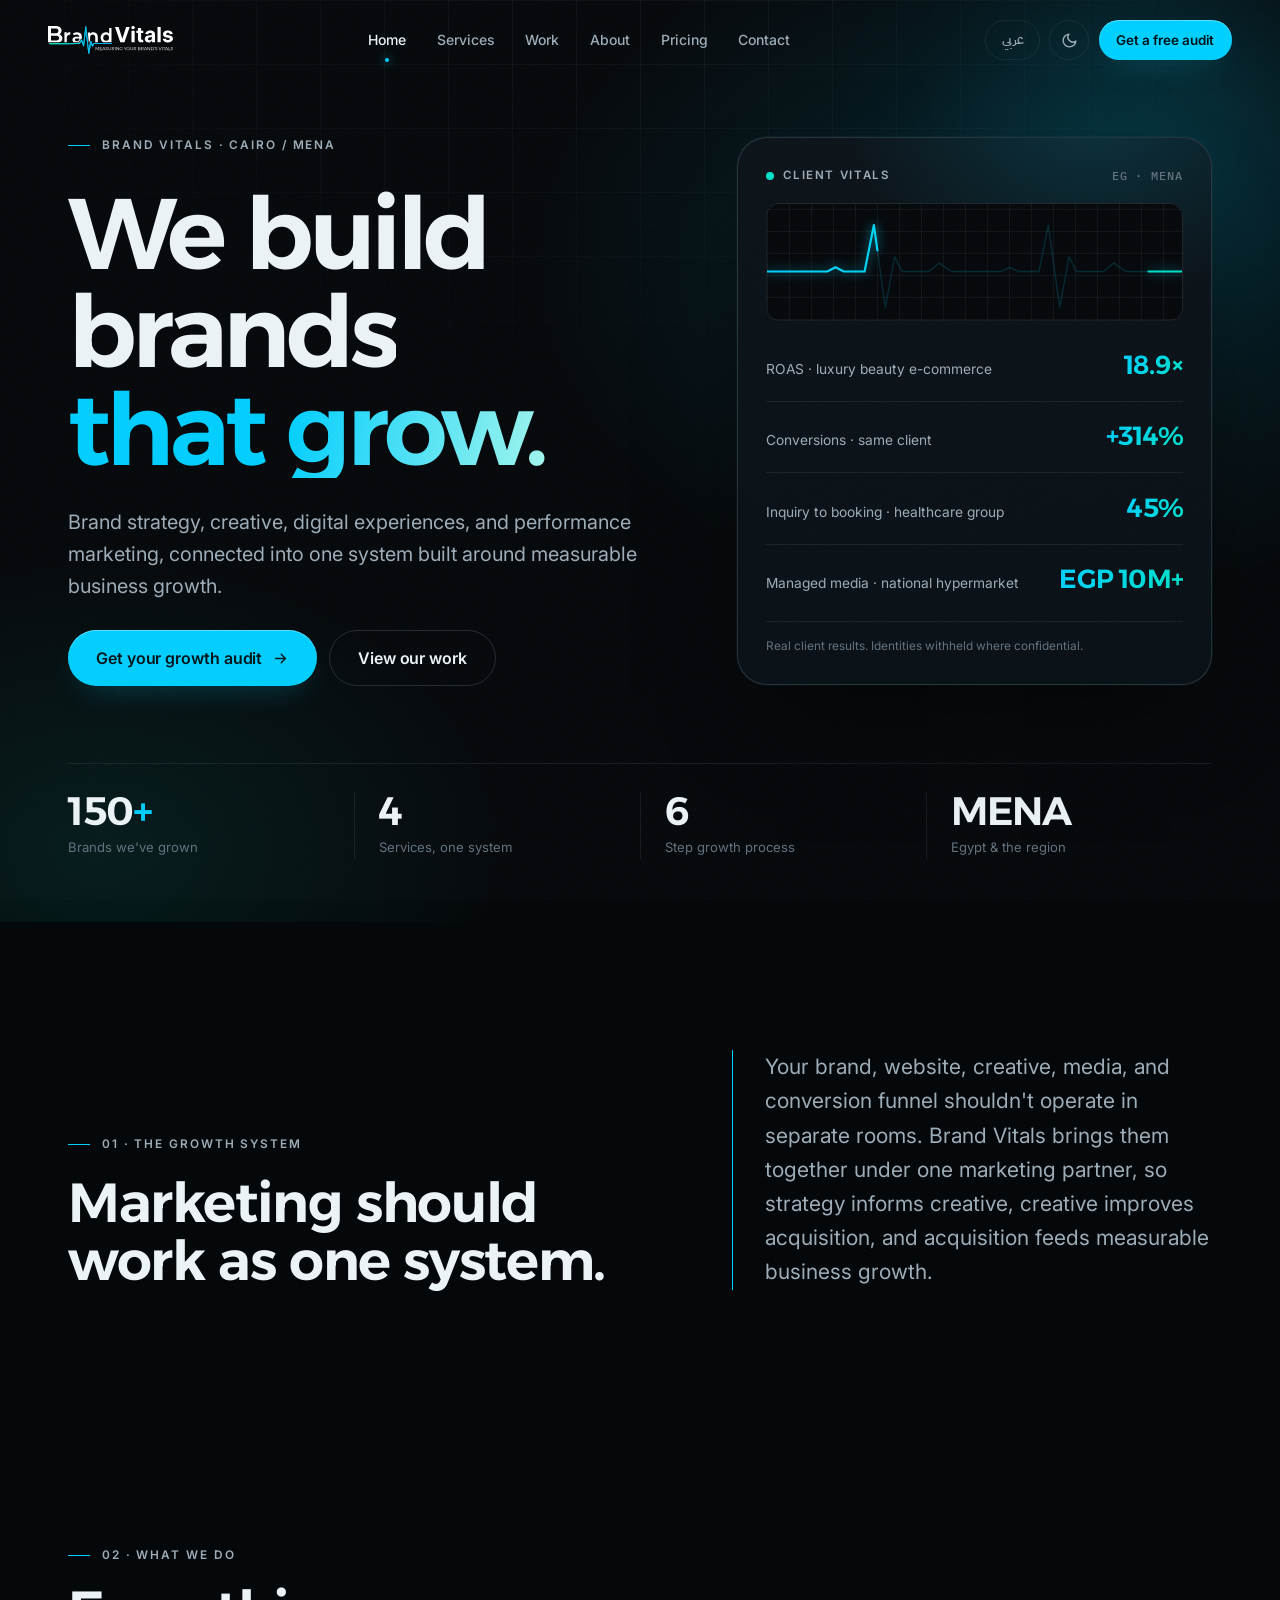
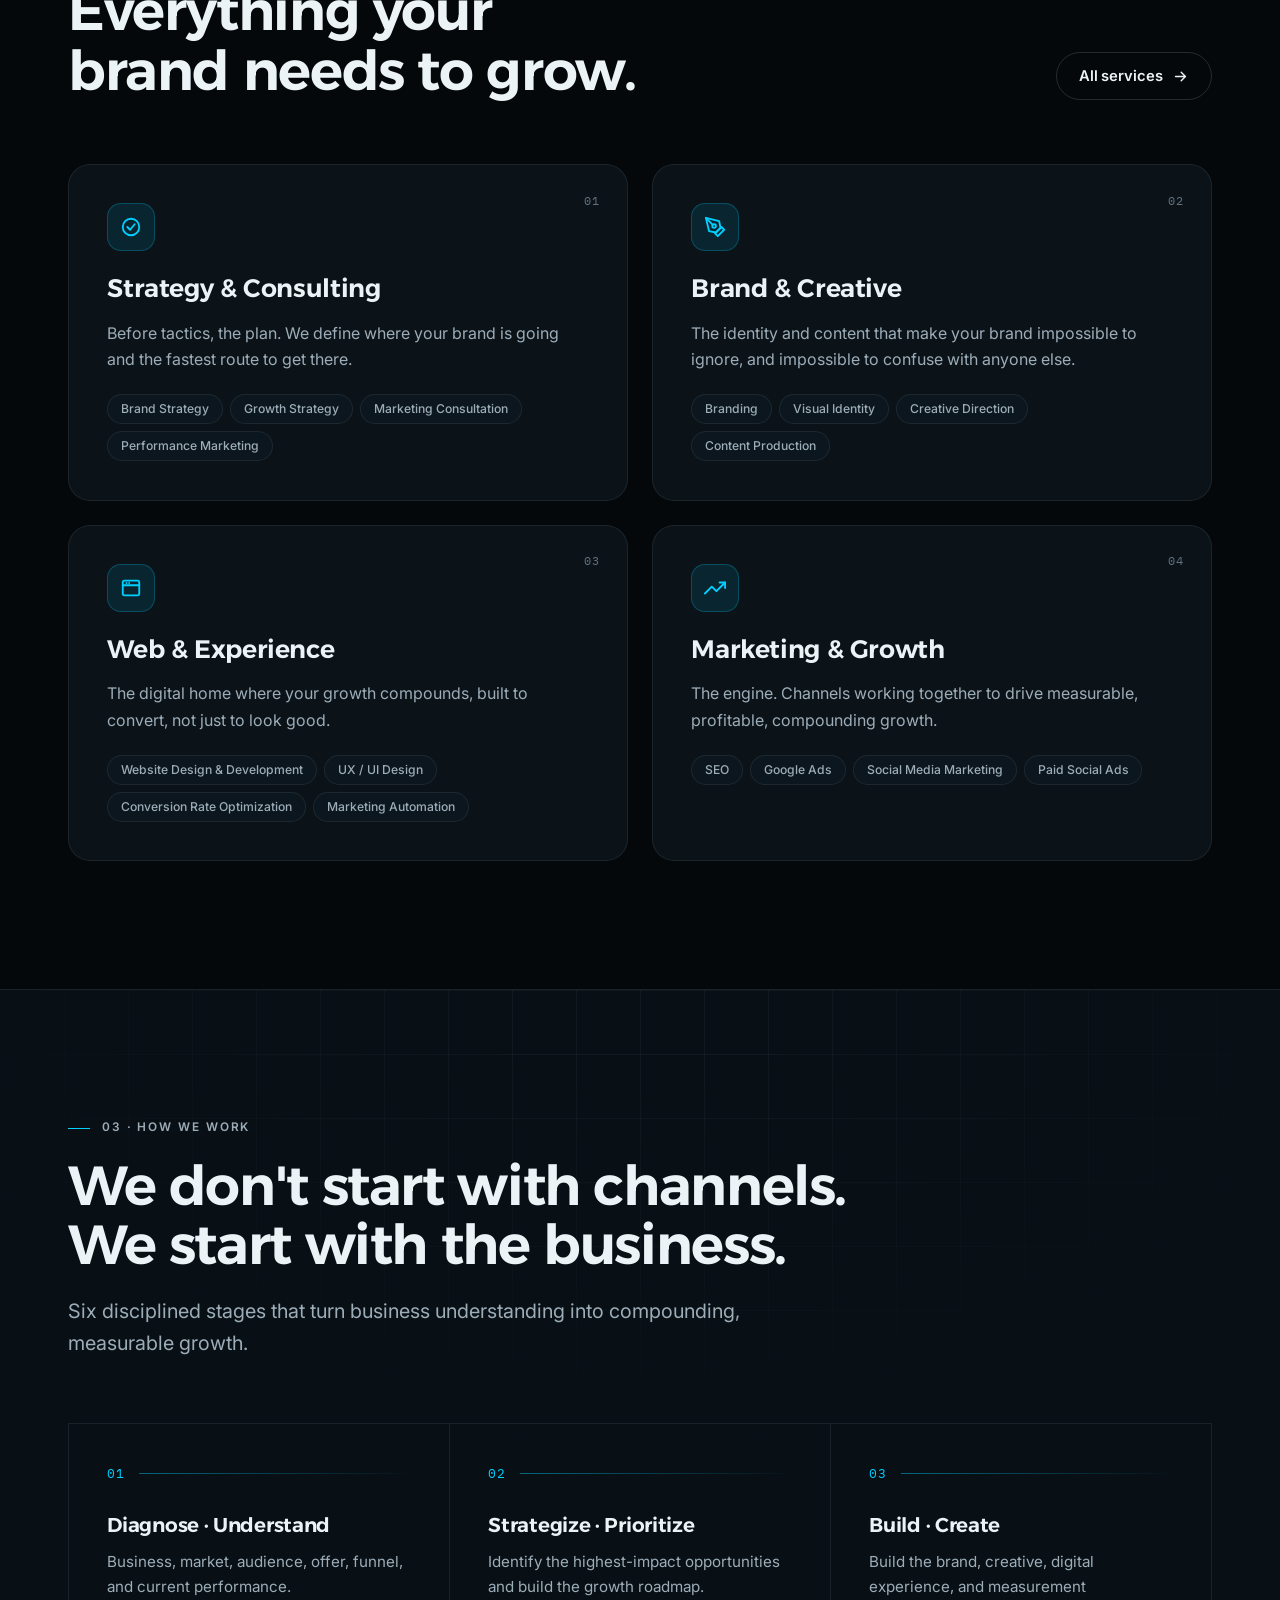
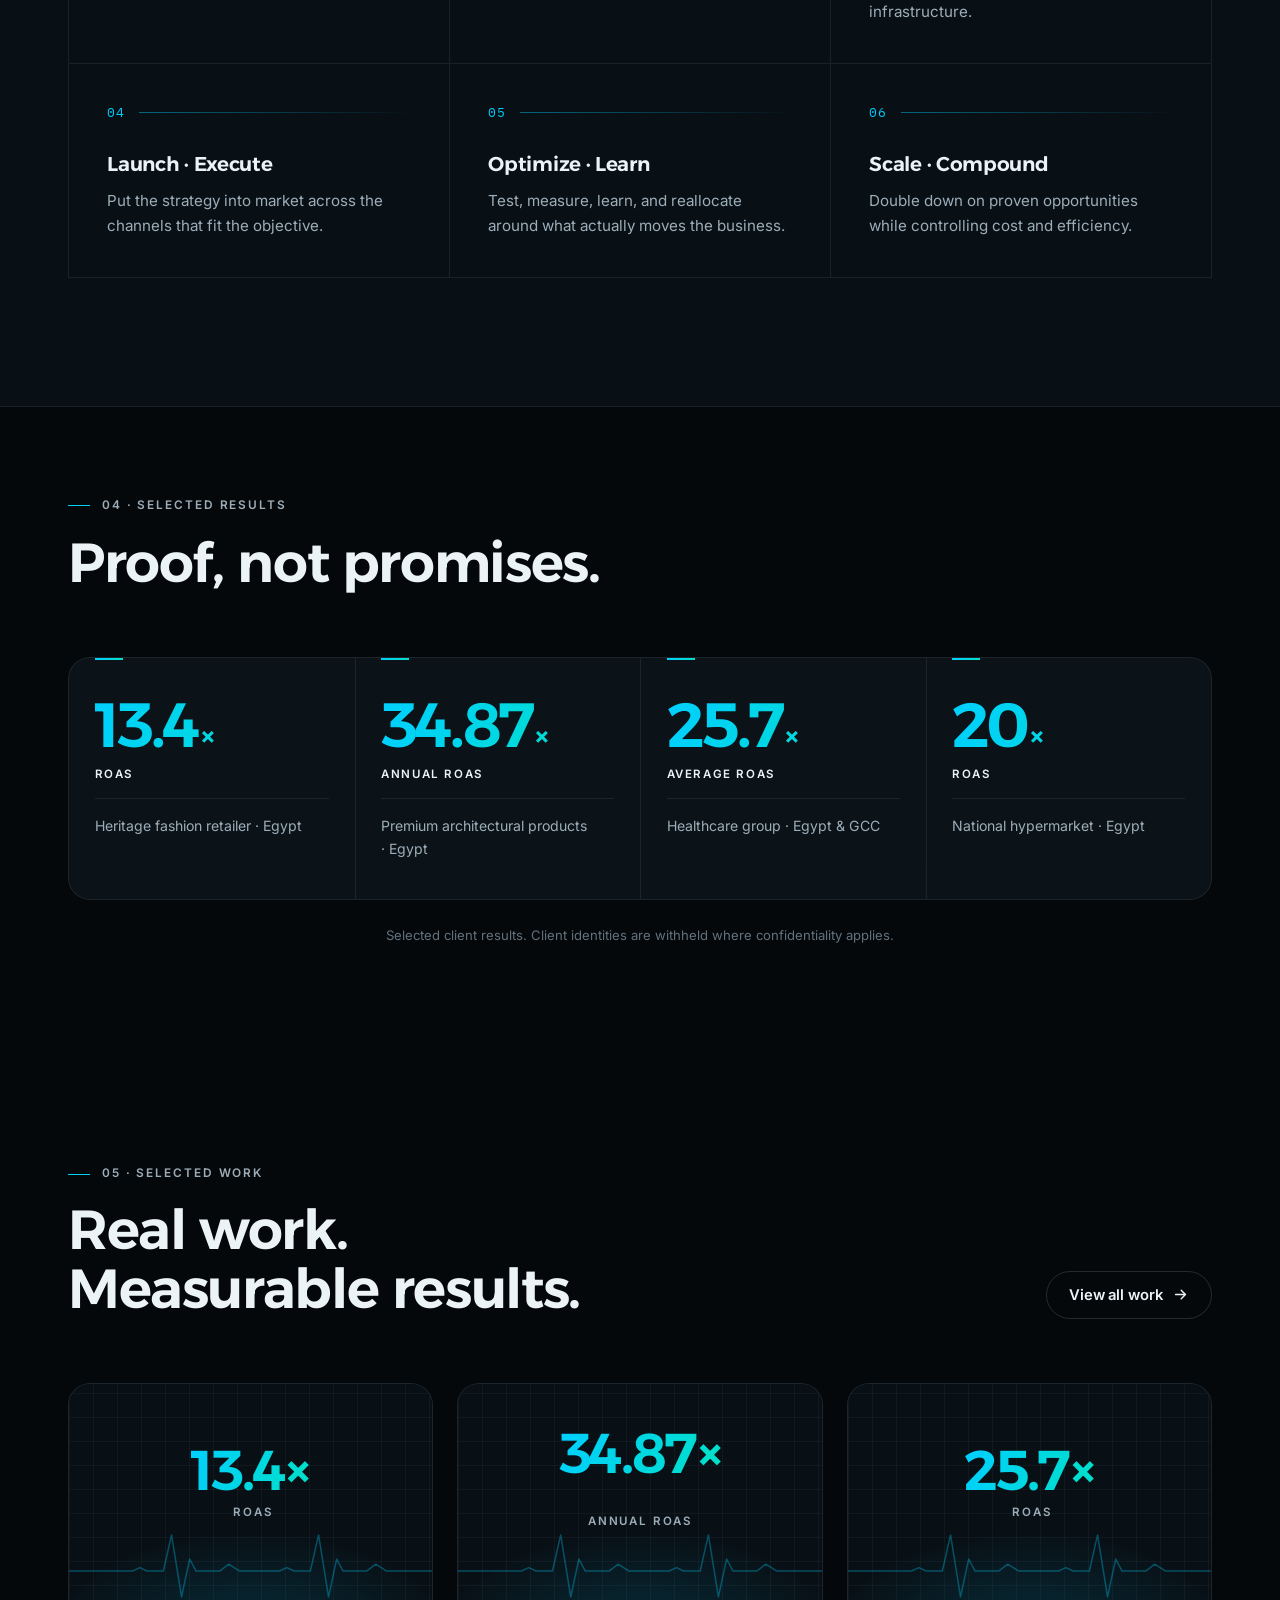
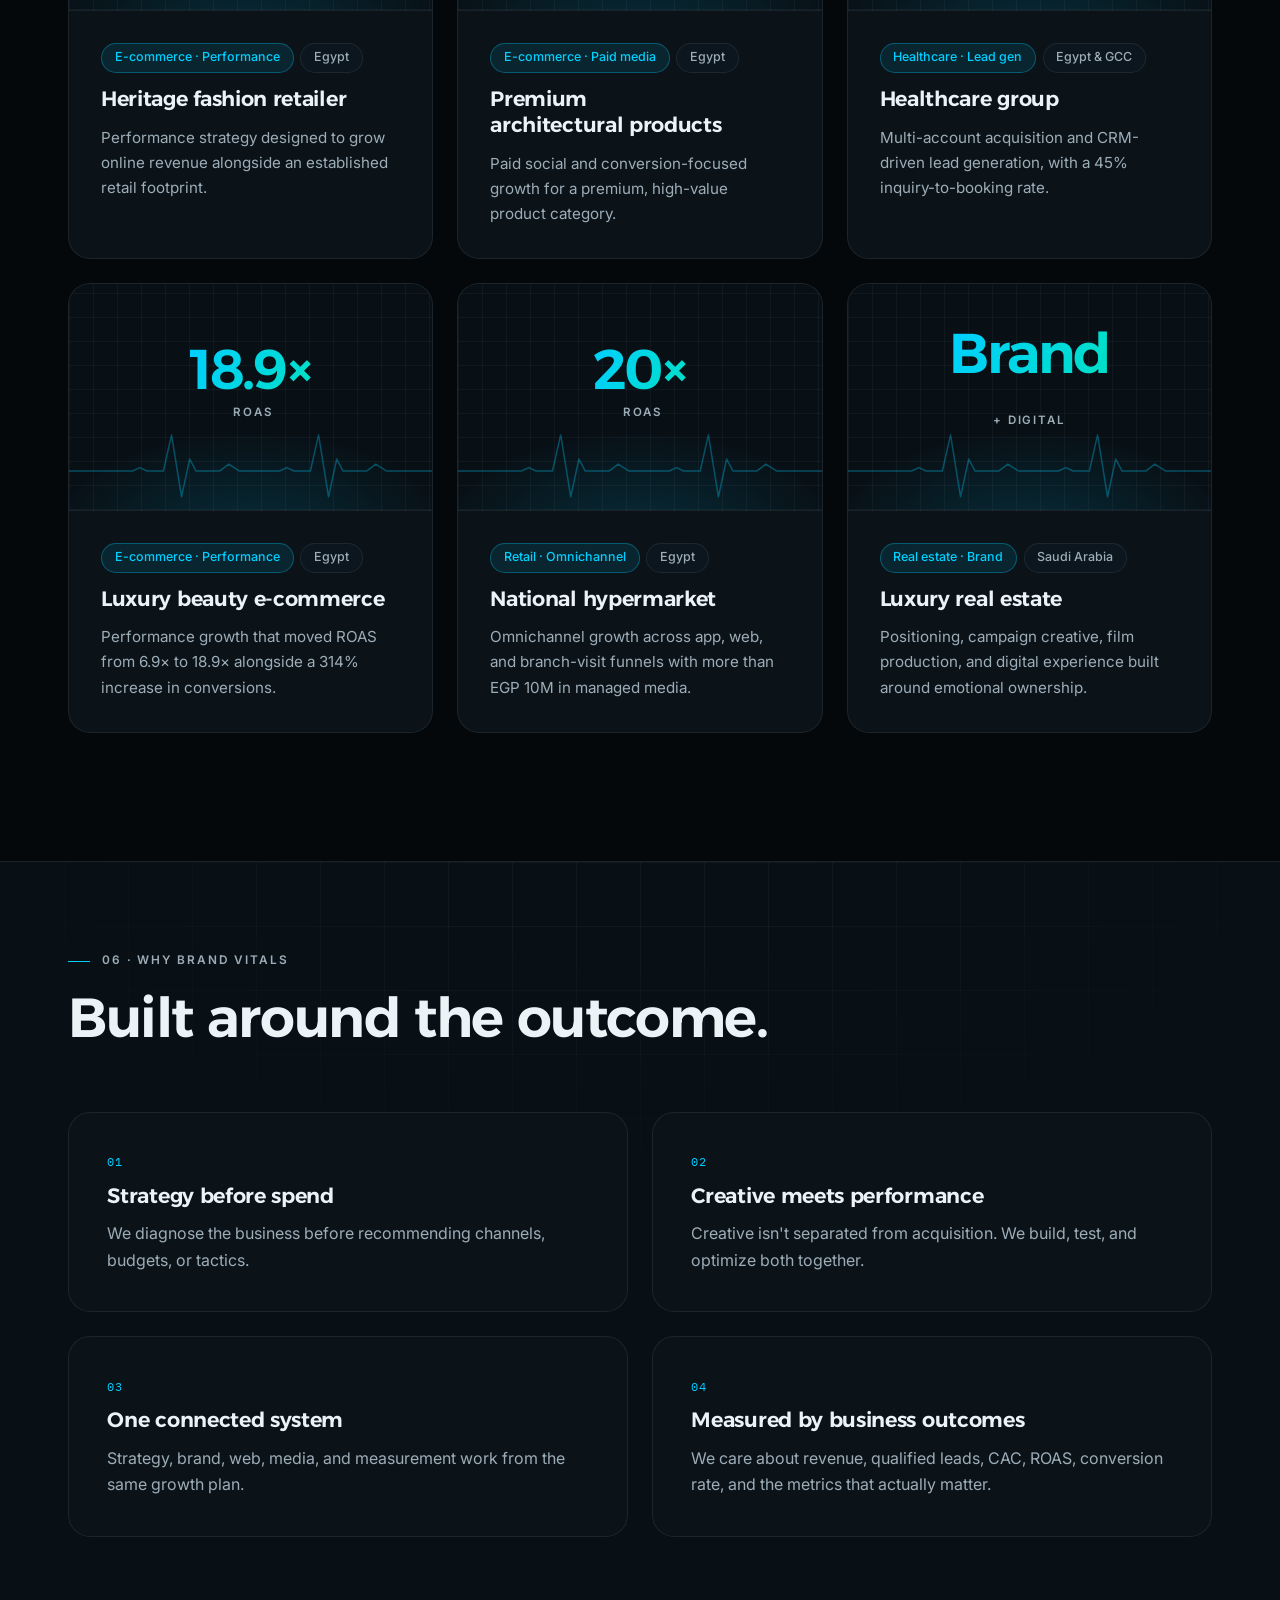
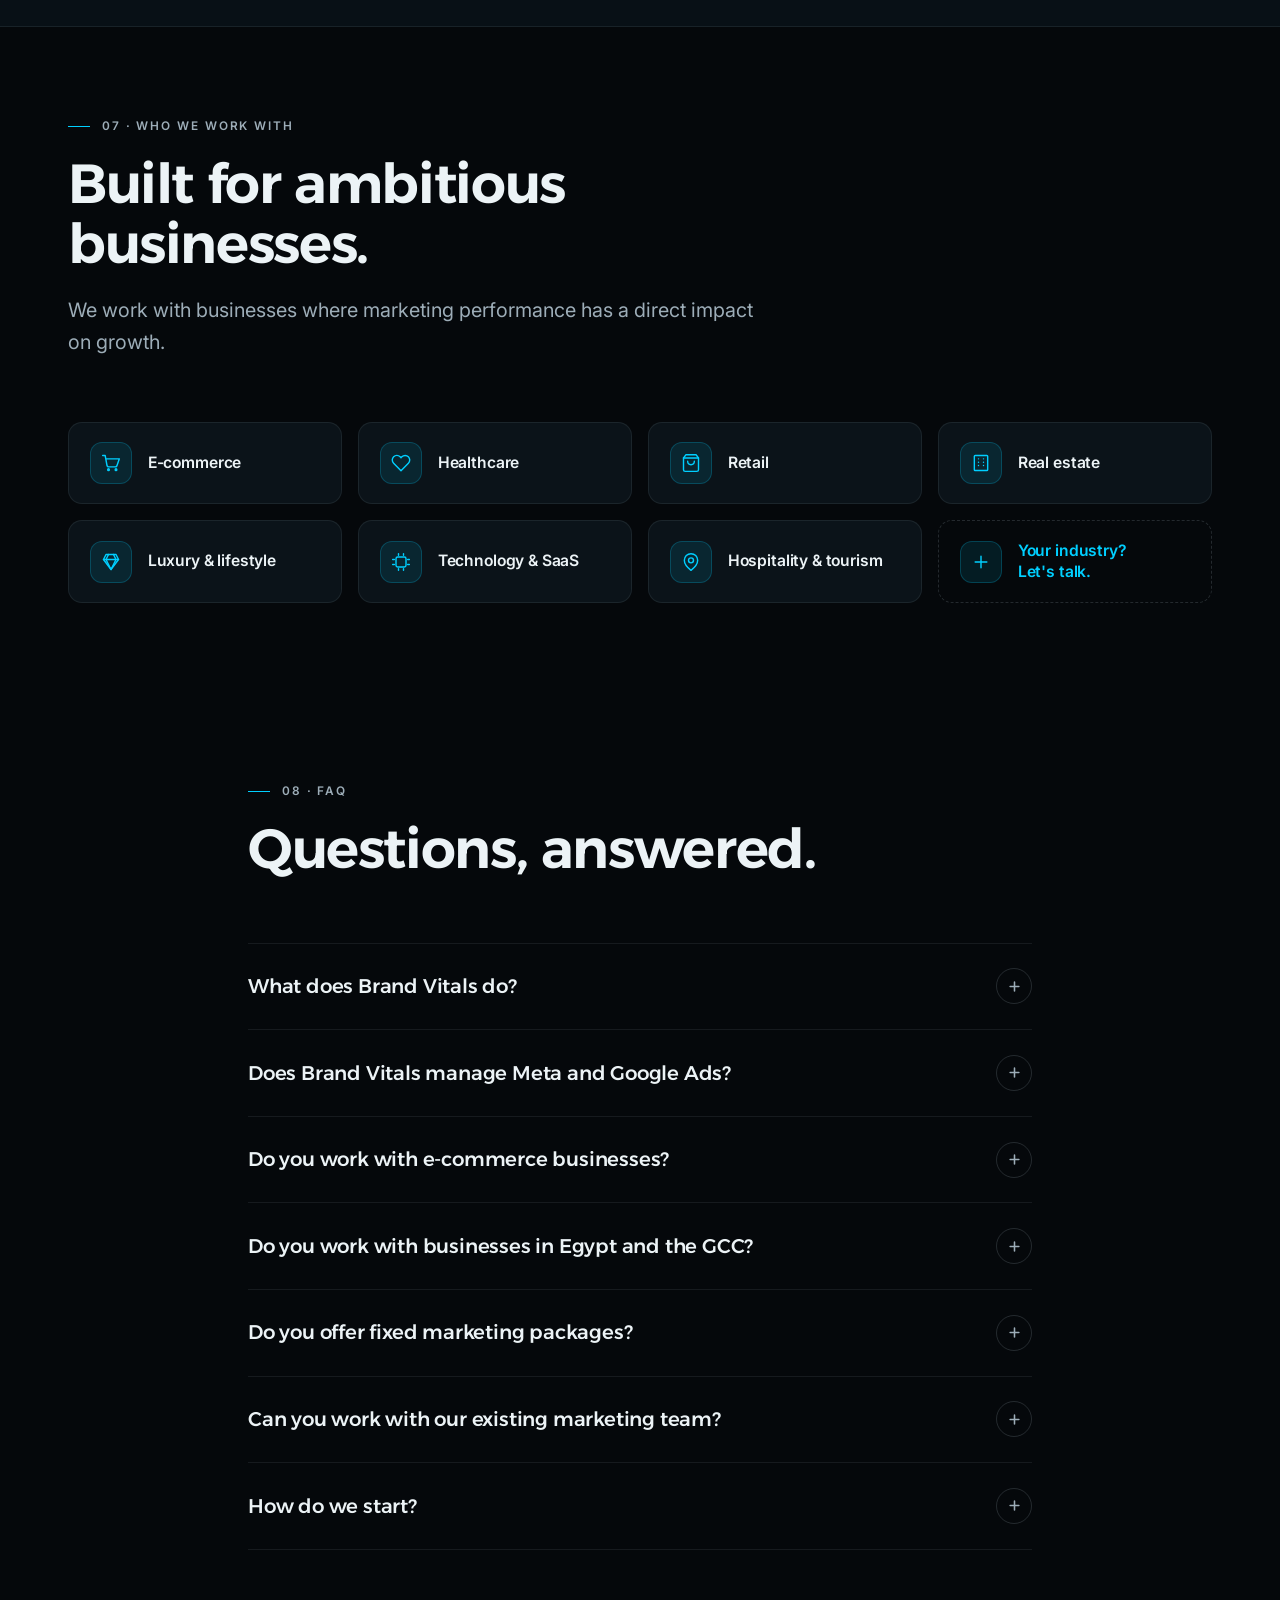
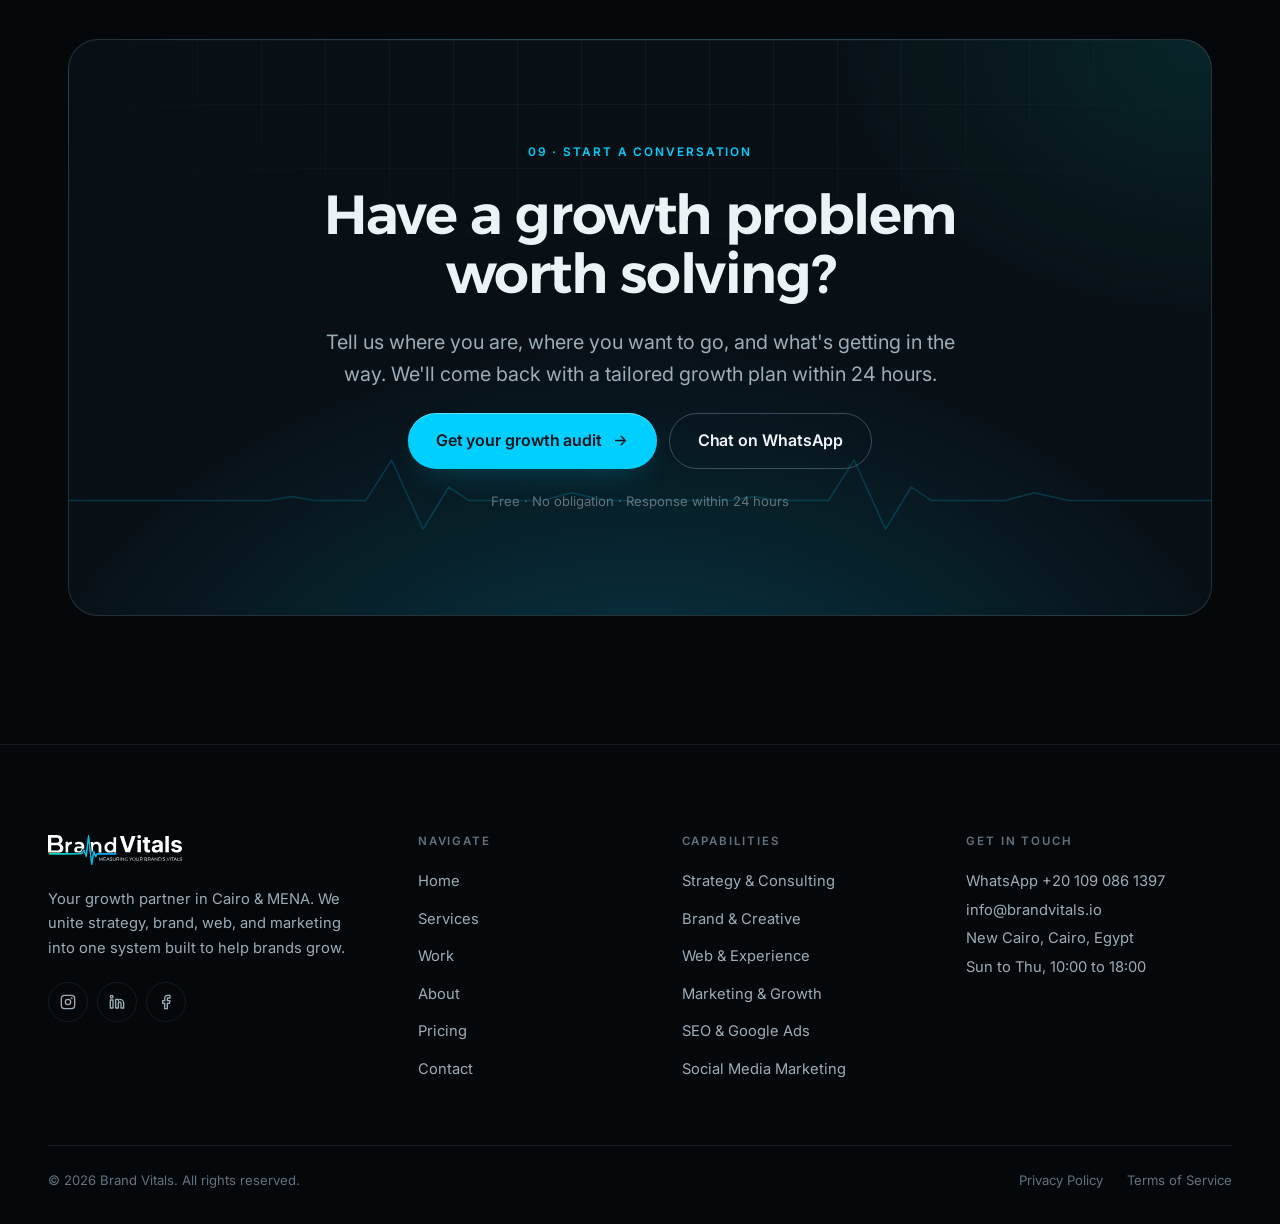
==== commit c550e409: "Professional redesign: new "Vital Signs" design system - Rewrote assets/css/main.css from scratch: r" ====
--- a/index.html
+++ b/index.html
@@ -8,7 +8,7 @@
   <title>Brand Vitals | Marketing Agency in Cairo, Egypt & MENA</title>
   <meta name="description" content="Brand Vitals is a full-service marketing agency in Cairo, Egypt. We unite brand strategy, creative, web experience, and performance marketing into one system built around measurable business growth across Egypt & MENA.">
   <link rel="canonical" href="https://brandvitals.io/">
-  <meta name="theme-color" content="#0A1522">
+  <meta name="theme-color" content="#05080B">
   <meta name="robots" content="index, follow, max-image-preview:large">
 
   <!-- Open Graph -->
@@ -26,7 +26,7 @@
   <link rel="icon" type="image/svg+xml" href="assets/img/favicon.png">
 
   <!-- Prevent theme/language flash -->
-  <script>(function(){try{var t=localStorage.getItem("oso-theme")||(matchMedia("(prefers-color-scheme: light)").matches?"light":"dark");document.documentElement.dataset.theme=t;var l=localStorage.getItem("oso-lang")||"en";document.documentElement.lang=l;document.documentElement.dir=l==="ar"?"rtl":"ltr";}catch(e){}})();</script>
+  <script>(function(){try{var t=localStorage.getItem("oso-theme")||"dark";document.documentElement.dataset.theme=t;var l=localStorage.getItem("oso-lang")||"en";document.documentElement.lang=l;document.documentElement.dir=l==="ar"?"rtl":"ltr";}catch(e){}})();</script>
 
   <link rel="preconnect" href="https://fonts.googleapis.com">
   <link rel="preconnect" href="https://fonts.gstatic.com" crossorigin>
@@ -107,8 +107,6 @@
     </div>
   </div>
 
-  <div class="cursor" aria-hidden="true"></div>
-  <div class="cursor-ring" aria-hidden="true"></div>
   <div class="progress" aria-hidden="true"></div>
 
   <!-- Navigation -->
@@ -156,26 +154,56 @@
     <!-- ============ HERO ============ -->
     <section class="hero grid-field">
       <div class="aurora" aria-hidden="true"></div>
-      <div class="orb orb--a float-slow" style="top:-8%; inset-inline-end:-6%;" data-parallax="0.08" data-mousepara="22"></div>
-      <div class="orb orb--b float-slower" style="bottom:6%; inset-inline-start:-12%;" data-parallax="-0.05" data-mousepara="-16"></div>
-
-      <div class="container hero__inner">
-        <p class="eyebrow" data-en="Brand Vitals · Cairo / MENA" data-ar="براند فايتلز · القاهرة / المنطقة">Brand Vitals · Cairo / MENA</p>
-        <h1 class="hero__title">
-          <span class="wr"><span style="transition-delay:.15s" data-en="We build" data-ar="نبني">We build</span></span><br>
-          <span class="wr"><span style="transition-delay:.3s" data-en="brands" data-ar="علاماتٍ">brands</span></span>
-          <span class="wr"><span style="transition-delay:.42s" class="shimmer" data-en="that grow." data-ar="تنمو.">that grow.</span></span>
-        </h1>
-        <p class="lead hero__sub" data-en="Brand strategy, creative, digital experiences, and performance marketing, connected into one system built around measurable business growth." data-ar="استراتيجية علامة، وإبداع، وتجارب رقمية، وتسويق أداء، مترابطة في نظام واحد مبنيّ حول نموٍّ تجاري قابل للقياس.">Brand strategy, creative, digital experiences, and performance marketing, connected into one system built around measurable business growth.</p>
-        <div class="btn-row">
-          <a class="btn btn--primary btn--lg" href="contact.html" data-magnetic data-consult>
-            <span class="btn__label" data-en="Get your growth audit" data-ar="احصل على تدقيق النمو">Get your growth audit</span>
-            <svg viewBox="0 0 24 24" fill="none" stroke="currentColor" stroke-width="2" stroke-linecap="round" stroke-linejoin="round"><path d="M5 12h14M13 6l6 6-6 6"/></svg>
-          </a>
-          <a class="btn btn--ghost btn--lg" href="work.html" data-magnetic>
-            <span data-en="View our work" data-ar="شاهد أعمالنا">View our work</span>
-          </a>
-        </div>
+      <div class="orb orb--a float-slow" style="top:-14%; inset-inline-end:-10%;" data-parallax="0.06" data-mousepara="18"></div>
+
+      <div class="container">
+        <div class="hero__inner">
+          <div class="hero__copy">
+            <p class="eyebrow" data-en="Brand Vitals · Cairo / MENA" data-ar="براند فايتلز · القاهرة / المنطقة">Brand Vitals · Cairo / MENA</p>
+            <h1 class="hero__title">
+              <span class="wr"><span style="transition-delay:.15s" data-en="We build" data-ar="نبني">We build</span></span><br>
+              <span class="wr"><span style="transition-delay:.3s" data-en="brands" data-ar="علاماتٍ">brands</span></span><br>
+              <span class="wr"><span style="transition-delay:.45s" class="shimmer" data-en="that grow." data-ar="تنمو.">that grow.</span></span>
+            </h1>
+            <p class="lead hero__sub" data-en="Brand strategy, creative, digital experiences, and performance marketing, connected into one system built around measurable business growth." data-ar="استراتيجية علامة، وإبداع، وتجارب رقمية، وتسويق أداء، مترابطة في نظام واحد مبنيّ حول نموٍّ تجاري قابل للقياس.">Brand strategy, creative, digital experiences, and performance marketing, connected into one system built around measurable business growth.</p>
+            <div class="btn-row">
+              <a class="btn btn--primary btn--lg" href="contact.html" data-magnetic data-consult>
+                <span class="btn__label" data-en="Get your growth audit" data-ar="احصل على تدقيق النمو">Get your growth audit</span>
+                <svg viewBox="0 0 24 24" fill="none" stroke="currentColor" stroke-width="2" stroke-linecap="round" stroke-linejoin="round"><path d="M5 12h14M13 6l6 6-6 6"/></svg>
+              </a>
+              <a class="btn btn--ghost btn--lg" href="work.html" data-magnetic>
+                <span data-en="View our work" data-ar="شاهد أعمالنا">View our work</span>
+              </a>
+            </div>
+          </div>
+
+          <aside class="monitor" data-reveal style="--rd:.55s" aria-label="Selected client results">
+            <div class="monitor__head">
+              <span class="monitor__live"><i aria-hidden="true"></i><span data-en="Client vitals" data-ar="مؤشرات العملاء">Client vitals</span></span>
+              <span class="monitor__id">EG · MENA</span>
+            </div>
+            <div class="monitor__screen" aria-hidden="true">
+              <svg class="monitor__ecg" viewBox="0 0 400 110" preserveAspectRatio="none">
+                <defs>
+                  <linearGradient id="ecgGrad" x1="0" y1="0" x2="1" y2="0">
+                    <stop offset="0" stop-color="#00CFFF"/>
+                    <stop offset="1" stop-color="#00E0C6"/>
+                  </linearGradient>
+                </defs>
+                <path class="monitor__ecg-track" pathLength="1000" d="M0 64 H58 L66 60 L74 64 H94 L103 20 L114 98 L123 50 L130 64 H156 L166 56 L178 64 H226 L234 60 L242 64 H262 L271 20 L282 98 L291 50 L298 64 H324 L334 56 L346 64 H400"/>
+                <path class="monitor__ecg-line" pathLength="1000" d="M0 64 H58 L66 60 L74 64 H94 L103 20 L114 98 L123 50 L130 64 H156 L166 56 L178 64 H226 L234 60 L242 64 H262 L271 20 L282 98 L291 50 L298 64 H324 L334 56 L346 64 H400"/>
+              </svg>
+            </div>
+            <div class="monitor__rows">
+              <div class="monitor__row"><span class="monitor__label" data-en="ROAS · luxury beauty e-commerce" data-ar="عائد الإنفاق · تجارة إلكترونية للجمال الفاخر">ROAS · luxury beauty e-commerce</span><span class="monitor__value">18.9×</span></div>
+              <div class="monitor__row"><span class="monitor__label" data-en="Conversions · same client" data-ar="التحويلات · العميل نفسه">Conversions · same client</span><span class="monitor__value">+314%</span></div>
+              <div class="monitor__row"><span class="monitor__label" data-en="Inquiry to booking · healthcare group" data-ar="من الاستفسار إلى الحجز · مجموعة رعاية صحية">Inquiry to booking · healthcare group</span><span class="monitor__value">45%</span></div>
+              <div class="monitor__row"><span class="monitor__label" data-en="Managed media · national hypermarket" data-ar="إنفاق إعلاني مُدار · هايبرماركت وطني">Managed media · national hypermarket</span><span class="monitor__value" data-en="EGP 10M+" data-ar="+10 مليون جنيه">EGP 10M+</span></div>
+            </div>
+            <p class="monitor__foot" data-en="Real client results. Identities withheld where confidential." data-ar="نتائج عملاء حقيقية. تُحجب الهويات حيثما تنطبق السرّية.">Real client results. Identities withheld where confidential.</p>
+          </aside>
+        </div>
+
         <div class="hero__meta">
           <div class="tick"><span class="tick__num"><em data-count="150">0</em><span class="unit">+</span></span><span class="tick__label" data-en="Brands we've grown" data-ar="علامات نمّيناها">Brands we've grown</span></div>
           <div class="tick"><span class="tick__num"><em data-count="4">0</em></span><span class="tick__label" data-en="Services, one system" data-ar="خدمات في نظام واحد">Services, one system</span></div>
@@ -183,18 +211,6 @@
           <div class="tick"><span class="tick__num">MENA</span><span class="tick__label" data-en="Egypt &amp; the region" data-ar="مصر والمنطقة">Egypt &amp; the region</span></div>
         </div>
       </div>
-
-      <svg class="signal" data-draw viewBox="0 0 1440 300" preserveAspectRatio="none" aria-hidden="true">
-        <defs>
-          <linearGradient id="sigGrad" x1="0" y1="0" x2="0" y2="1">
-            <stop offset="0%" stop-color="#00CFFF" stop-opacity="0.32"/>
-            <stop offset="100%" stop-color="#00CFFF" stop-opacity="0"/>
-          </linearGradient>
-        </defs>
-        <path class="sig-fill" d="M0,280 C220,270 340,236 500,224 C650,213 740,240 880,196 C1010,155 1130,110 1260,72 L1400,34 L1440,26 L1440,300 L0,300 Z"/>
-        <path class="sig-line" d="M0,280 C220,270 340,236 500,224 C650,213 740,240 880,196 C1010,155 1130,110 1260,72 L1400,34 L1440,26"/>
-        <circle class="sig-dot" cx="1400" cy="34" r="6"/>
-      </svg>
     </section>
 
     <!-- ============ STATEMENT ============ -->
@@ -202,7 +218,7 @@
       <div class="container">
         <div class="statement-split" data-reveal>
           <div class="statement-split__head">
-            <p class="eyebrow" data-en="/ 01 · The growth system" data-ar="/ 01 · نظام النمو">/ 01 · The growth system</p>
+            <p class="eyebrow" data-en="01 · The growth system" data-ar="01 · نظام النمو">01 · The growth system</p>
             <h2 data-en="Marketing should work as one system." data-ar="التسويق يجب أن يعمل كنظامٍ واحد.">Marketing should work as one system.</h2>
           </div>
           <div class="statement-split__body">
@@ -217,7 +233,7 @@
       <div class="container">
         <div class="section-head section-head--split" data-reveal>
           <div style="display:grid; gap:1rem">
-            <p class="eyebrow" data-en="/ 02 · What we do" data-ar="/ 02 · ما الذي نقدمه">/ 02 · What we do</p>
+            <p class="eyebrow" data-en="02 · What we do" data-ar="02 · ما الذي نقدمه">02 · What we do</p>
             <h2 data-en="Everything your brand needs to grow." data-ar="كل ما تحتاجه علامتك لتنمو.">Everything your brand needs to grow.</h2>
           </div>
           <a class="btn btn--ghost" href="solutions.html" data-magnetic><span data-en="All services" data-ar="كل الخدمات">All services</span><svg viewBox="0 0 24 24" fill="none" stroke="currentColor" stroke-width="2" stroke-linecap="round" stroke-linejoin="round"><path d="M5 12h14M13 6l6 6-6 6"/></svg></a>
@@ -225,7 +241,7 @@
 
         <div class="grid-2">
           <article class="card svc-card" data-tilt data-reveal>
-            <span class="idx">/01</span>
+            <span class="idx">01</span>
             <div class="svc-card__icon"><svg viewBox="0 0 24 24" fill="none" stroke="currentColor" stroke-width="2" stroke-linecap="round" stroke-linejoin="round"><circle cx="12" cy="12" r="9"/><path d="m8 12 3 3 5-6"/></svg></div>
             <h3 data-en="Strategy &amp; Consulting" data-ar="الاستراتيجية والاستشارات">Strategy &amp; Consulting</h3>
             <p data-en="Before tactics, the plan. We define where your brand is going and the fastest route to get there." data-ar="قبل التكتيكات، الخطة. نحدّد إلى أين تتجه علامتك وأسرع طريق للوصول.">Before tactics, the plan. We define where your brand is going and the fastest route to get there.</p>
@@ -233,7 +249,7 @@
           </article>
 
           <article class="card svc-card" data-tilt data-reveal style="--rd:.08s">
-            <span class="idx">/02</span>
+            <span class="idx">02</span>
             <div class="svc-card__icon"><svg viewBox="0 0 24 24" fill="none" stroke="currentColor" stroke-width="2" stroke-linecap="round" stroke-linejoin="round"><path d="M12 19l7-7 3 3-7 7-3-3z"/><path d="M18 13l-1.5-7.5L2 2l3.5 14.5L13 18l5-5z"/><path d="M2 2l7.586 7.586"/><circle cx="11" cy="11" r="2"/></svg></div>
             <h3 data-en="Brand &amp; Creative" data-ar="العلامة والإبداع">Brand &amp; Creative</h3>
             <p data-en="The identity and content that make your brand impossible to ignore, and impossible to confuse with anyone else." data-ar="الهوية والمحتوى اللذان يجعلان علامتك مستحيلة التجاهل، ومستحيلة الالتباس بغيرها.">The identity and content that make your brand impossible to ignore, and impossible to confuse with anyone else.</p>
@@ -241,7 +257,7 @@
           </article>
 
           <article class="card svc-card" data-tilt data-reveal style="--rd:.16s">
-            <span class="idx">/03</span>
+            <span class="idx">03</span>
             <div class="svc-card__icon"><svg viewBox="0 0 24 24" fill="none" stroke="currentColor" stroke-width="2" stroke-linecap="round" stroke-linejoin="round"><rect x="3" y="4" width="18" height="16" rx="2"/><path d="M3 9h18M7 6.5h.01M10 6.5h.01"/></svg></div>
             <h3 data-en="Web &amp; Experience" data-ar="الويب والتجربة">Web &amp; Experience</h3>
             <p data-en="The digital home where your growth compounds, built to convert, not just to look good." data-ar="المنزل الرقمي حيث يتراكم نموّك، مبنيّ للتحويل لا للمظهر فقط.">The digital home where your growth compounds, built to convert, not just to look good.</p>
@@ -249,7 +265,7 @@
           </article>
 
           <article class="card svc-card" data-tilt data-reveal style="--rd:.24s">
-            <span class="idx">/04</span>
+            <span class="idx">04</span>
             <div class="svc-card__icon"><svg viewBox="0 0 24 24" fill="none" stroke="currentColor" stroke-width="2" stroke-linecap="round" stroke-linejoin="round"><path d="M23 6l-9.5 9.5-5-5L1 18"/><path d="M17 6h6v6"/></svg></div>
             <h3 data-en="Marketing &amp; Growth" data-ar="التسويق والنموّ">Marketing &amp; Growth</h3>
             <p data-en="The engine. Channels working together to drive measurable, profitable, compounding growth." data-ar="المحرّك. قنوات تعمل معًا لتحقيق نموٍّ قابل للقياس ومربح ومتراكم.">The engine. Channels working together to drive measurable, profitable, compounding growth.</p>
@@ -263,7 +279,7 @@
     <section class="section grid-field band-light" id="approach">
       <div class="container">
         <div class="section-head" data-reveal>
-          <p class="eyebrow" data-en="/ 03 · How we work" data-ar="/ 03 · كيف نعمل">/ 03 · How we work</p>
+          <p class="eyebrow" data-en="03 · How we work" data-ar="03 · كيف نعمل">03 · How we work</p>
           <h2 data-en="We don't start with channels. We start with the business." data-ar="لا نبدأ بالقنوات. نبدأ بالعمل نفسه.">We don't start with channels. We start with the business.</h2>
           <p class="lead" data-en="Six disciplined stages that turn business understanding into compounding, measurable growth." data-ar="ست مراحل منضبطة تحوّل فهم العمل إلى نموٍّ متراكم وقابل للقياس.">Six disciplined stages that turn business understanding into compounding, measurable growth.</p>
         </div>
@@ -306,7 +322,7 @@
     <section class="section section--tight">
       <div class="container">
         <div class="section-head" data-reveal>
-          <p class="eyebrow" data-en="/ 04 · Selected results" data-ar="/ 04 · نتائج مختارة">/ 04 · Selected results</p>
+          <p class="eyebrow" data-en="04 · Selected results" data-ar="04 · نتائج مختارة">04 · Selected results</p>
           <h2 data-en="Proof, not promises." data-ar="دليلٌ لا وعود.">Proof, not promises.</h2>
         </div>
         <div class="results-grid">
@@ -340,7 +356,7 @@
       <div class="container">
         <div class="section-head section-head--split" data-reveal>
           <div style="display:grid; gap:1rem">
-            <p class="eyebrow" data-en="/ 05 · Selected work" data-ar="/ 05 · أعمال مختارة">/ 05 · Selected work</p>
+            <p class="eyebrow" data-en="05 · Selected work" data-ar="05 · أعمال مختارة">05 · Selected work</p>
             <h2 data-en="Real work. Measurable results." data-ar="عملٌ حقيقي. نتائج قابلة للقياس.">Real work. Measurable results.</h2>
           </div>
           <a class="btn btn--ghost" href="work.html" data-magnetic><span data-en="View all work" data-ar="جميع الأعمال">View all work</span><svg viewBox="0 0 24 24" fill="none" stroke="currentColor" stroke-width="2" stroke-linecap="round" stroke-linejoin="round"><path d="M5 12h14M13 6l6 6-6 6"/></svg></a>
@@ -402,7 +418,7 @@
     <section class="section section--tight band-light grid-field">
       <div class="container">
         <div class="section-head" data-reveal>
-          <p class="eyebrow" data-en="/ 06 · Why Brand Vitals" data-ar="/ 06 · لماذا براند فايتلز">/ 06 · Why Brand Vitals</p>
+          <p class="eyebrow" data-en="06 · Why Brand Vitals" data-ar="06 · لماذا براند فايتلز">06 · Why Brand Vitals</p>
           <h2 data-en="Built around the outcome." data-ar="مبنيٌّ حول النتيجة.">Built around the outcome.</h2>
         </div>
         <div class="grid-2">
@@ -418,7 +434,7 @@
     <section class="section section--tight">
       <div class="container">
         <div class="section-head" data-reveal>
-          <p class="eyebrow" data-en="/ 07 · Who we work with" data-ar="/ 07 · من نعمل معهم">/ 07 · Who we work with</p>
+          <p class="eyebrow" data-en="07 · Who we work with" data-ar="07 · من نعمل معهم">07 · Who we work with</p>
           <h2 data-en="Built for ambitious businesses." data-ar="مبنيٌّ للأعمال الطموحة.">Built for ambitious businesses.</h2>
           <p class="lead" data-en="We work with businesses where marketing performance has a direct impact on growth." data-ar="نعمل مع الأعمال التي يؤثّر فيها أداء التسويق مباشرةً على النمو.">We work with businesses where marketing performance has a direct impact on growth.</p>
         </div>
@@ -451,6 +467,10 @@
             <span class="industry-card__icon"><svg viewBox="0 0 24 24"><path d="M20 10c0 6-8 12-8 12s-8-6-8-12a8 8 0 0 1 16 0z"/><circle cx="12" cy="10" r="3"/></svg></span>
             <h3 data-en="Hospitality &amp; tourism" data-ar="الضيافة والسياحة">Hospitality &amp; tourism</h3>
           </div>
+          <a class="industry-card industry-card--cta" href="contact.html" data-reveal style="--rd:.35s">
+            <span class="industry-card__icon"><svg viewBox="0 0 24 24"><path d="M12 5v14M5 12h14"/></svg></span>
+            <h3 data-en="Your industry? Let's talk." data-ar="قطاعك؟ لنتحدث.">Your industry? Let's talk.</h3>
+          </a>
         </div>
       </div>
     </section>
@@ -459,7 +479,7 @@
     <section class="section section--tight">
       <div class="container" style="max-width:880px">
         <div class="section-head" data-reveal>
-          <p class="eyebrow" data-en="/ 08 · FAQ" data-ar="/ 08 · الأسئلة الشائعة">/ 08 · FAQ</p>
+          <p class="eyebrow" data-en="08 · FAQ" data-ar="08 · الأسئلة الشائعة">08 · FAQ</p>
           <h2 data-en="Questions, answered." data-ar="أسئلة، بإجابات.">Questions, answered.</h2>
         </div>
         <div class="acc" data-reveal>
@@ -499,7 +519,7 @@
     <section class="section cta-band section--flush-top">
       <div class="container">
         <div class="cta-band__card grid-field" data-reveal>
-          <p class="eyebrow eyebrow--bare" style="color:var(--accent)" data-en="/ 09 · Start a conversation" data-ar="/ 09 · ابدأ محادثة">/ 09 · Start a conversation</p>
+          <p class="eyebrow eyebrow--bare" style="color:var(--accent)" data-en="09 · Start a conversation" data-ar="09 · ابدأ محادثة">09 · Start a conversation</p>
           <h2 data-en="Have a growth problem worth solving?" data-ar="عندك تحدّي نموٍّ يستحقّ الحل؟">Have a growth problem worth solving?</h2>
           <p class="lead" data-en="Tell us where you are, where you want to go, and what's getting in the way. We'll come back with a tailored growth plan within 24 hours." data-ar="أخبرنا أين أنت الآن، وإلى أين تريد الوصول، وما الذي يعيقك. سنعود إليك بخطة نموّ مخصّصة خلال 24 ساعة.">Tell us where you are, where you want to go, and what's getting in the way. We'll come back with a tailored growth plan within 24 hours.</p>
           <div class="btn-row" style="justify-content:center">
--- a/assets/css/main.css
+++ b/assets/css/main.css
@@ -1,304 +1,356 @@
 /* ==========================================================================
-   BRAND VITALS — Design System (layout adapted from "The Signal")
-   Brand-locked palette: Cyan #00CFFF · Teal #00E0C6 · near-black ground
-   Type: Alexandria (display) · Inter (body) · IBM Plex Mono (data) · Arabic: Alexandria
-   Themes: dark (default) / light · Full RTL support
+   BRAND VITALS · Design System v3 · "Vital Signs"
+   Editorial dark interface. Near-black canvas, hairline structure,
+   cyan to teal accent used sparingly, ECG pulse as the signature motif.
    ========================================================================== */
 
 /* --------------------------------------------------------------------------
-   1. DESIGN TOKENS
+   1. TOKENS
    -------------------------------------------------------------------------- */
 :root {
-  /* Brand constants — never themed (Brand Vitals cyan/teal) */
-  --brand-orange: #00CFFF;      /* primary accent (kept var name for compatibility) */
-  --brand-orange-hot: #00E0C6;  /* teal — gradient/hover endpoint */
-  --brand-orange-deep: #00A8CC; /* deep cyan — pressed */
-  --brand-ink: #0B1620;
-  --brand-steel: #22333F;
-
-  /* Dark theme (default) */
-  --bg: #05070A;
-  --bg-2: #0A0F14;
-  --surface: #0E141A;
-  --surface-2: #131C24;
-  --line: rgba(150, 180, 195, 0.14);
-  --line-strong: rgba(150, 180, 195, 0.28);
-  --text: #F2F7F9;
-  --text-2: #A6B7C0;
-  --text-3: #6E828C;
+  /* Palette, dark (default) */
+  --bg: #05080B;
+  --bg-2: #081016;
+  --surface: #0B1319;
+  --surface-2: #101B23;
+  --line: rgba(214, 236, 245, 0.08);
+  --line-strong: rgba(214, 236, 245, 0.15);
+  --text: #ECF3F6;
+  --text-2: #9DADB8;
+  --text-3: #62727E;
   --accent: #00CFFF;
   --accent-2: #00E0C6;
-  --accent-ink: #052430;        /* dark ink for text on the light cyan accent */
-  --steel: #6E8C99;
-  --glass: rgba(10, 15, 20, 0.72);
-  --glass-line: rgba(150, 180, 195, 0.12);
-  --shadow-soft: 0 20px 60px rgba(0, 0, 0, 0.55);
-  --shadow-card: 0 8px 30px rgba(0, 0, 0, 0.4);
-  --shadow-accent: 0 12px 40px rgba(0, 207, 255, 0.28);
-  --grid-line: rgba(110, 160, 176, 0.07);
-  --orb-a: rgba(0, 207, 255, 0.16);
-  --orb-b: rgba(0, 224, 198, 0.22);
-  --scrim: linear-gradient(180deg, rgba(5, 7, 10, 0) 0%, rgba(5, 7, 10, 0.92) 100%);
-
-  /* Typography — Brand Vitals brand fonts */
+  --accent-ink: #02141B;
+  --accent-soft: rgba(0, 207, 255, 0.1);
+  --grad: linear-gradient(115deg, #00CFFF 0%, #00E0C6 100%);
+  --glow: rgba(0, 207, 255, 0.3);
+  --grid-line: rgba(214, 236, 245, 0.045);
+  --nav-bg: rgba(5, 8, 11, 0.74);
+  --danger: #FF7A85;
+  --shadow-card: 0 30px 60px -32px rgba(0, 0, 0, 0.75);
+
+  /* Type */
   --font-display: "Alexandria", "IBM Plex Sans Arabic", system-ui, sans-serif;
-  --font-body: "Inter", "IBM Plex Sans Arabic", system-ui, sans-serif;
-  --font-mono: "IBM Plex Mono", ui-monospace, monospace;
-  --font-ar: "Alexandria", "IBM Plex Sans Arabic", system-ui, sans-serif;
-
-  /* Fluid type scale */
-  --fs-hero: clamp(2.6rem, 1rem + 6.5vw, 6.5rem);
-  --fs-h1: clamp(2.4rem, 1.2rem + 4.5vw, 5rem);
-  --fs-h2: clamp(1.9rem, 1rem + 3vw, 3.6rem);
-  --fs-h3: clamp(1.35rem, 1rem + 1.2vw, 2rem);
-  --fs-h4: clamp(1.1rem, 1rem + 0.5vw, 1.3rem);
-  --fs-lead: clamp(1.05rem, 0.95rem + 0.6vw, 1.35rem);
+  --font-body: "Inter", "IBM Plex Sans Arabic", system-ui, -apple-system, "Segoe UI", sans-serif;
+  --font-mono: "IBM Plex Mono", ui-monospace, "SFMono-Regular", Menlo, monospace;
+  --fs-hero: clamp(3rem, 1.3rem + 6.2vw, 7rem);
+  --fs-h1: clamp(2.6rem, 1.4rem + 4.4vw, 5.4rem);
+  --fs-h2: clamp(2rem, 1.2rem + 2.8vw, 3.7rem);
+  --fs-h3: clamp(1.2rem, 1rem + 0.6vw, 1.5rem);
+  --fs-lead: clamp(1.05rem, 0.98rem + 0.35vw, 1.24rem);
   --fs-body: 1rem;
-  --fs-small: 0.875rem;
-  --fs-micro: 0.75rem;
-  --fs-stat: clamp(2.4rem, 1.4rem + 3.6vw, 4.6rem);
-
-  /* Spacing scale */
-  --sp-1: 0.25rem; --sp-2: 0.5rem; --sp-3: 0.75rem; --sp-4: 1rem;
-  --sp-5: 1.5rem; --sp-6: 2rem; --sp-7: 3rem; --sp-8: 4rem;
-  --sp-9: 6rem; --sp-10: 8rem;
-  --section-y: clamp(5rem, 3rem + 8vw, 10rem);
-  --container: 1280px;
-  --container-wide: 1520px;
+
+  /* Space & shape */
   --gutter: clamp(1.25rem, 4vw, 3rem);
-
-  /* Shape */
-  --r-sm: 8px; --r-md: 14px; --r-lg: 22px; --r-xl: 32px; --r-pill: 999px;
-
-  /* Motion */
+  --container: 1240px;
+  --container-wide: 1440px;
+  --section-y: clamp(5.5rem, 10vw, 9.5rem);
+  --section-y-tight: clamp(4rem, 7vw, 6.5rem);
+  --r-sm: 10px;
+  --r-md: 14px;
+  --r-lg: 22px;
+  --r-xl: 30px;
+  --r-pill: 999px;
+
+  /* Motion & layers */
   --ease-out: cubic-bezier(0.16, 1, 0.3, 1);
   --ease-inout: cubic-bezier(0.65, 0, 0.35, 1);
-  --ease-spring: cubic-bezier(0.34, 1.56, 0.64, 1);
-  --dur-fast: 0.25s; --dur-med: 0.6s; --dur-slow: 1s;
-
-  /* Z-index */
-  --z-nav: 100; --z-drawer: 110; --z-loader: 200; --z-cursor: 300;
-
-  color-scheme: dark;
-}
-
-/* Light theme */
+  --z-nav: 100;
+  --z-drawer: 95;
+  --z-modal: 200;
+  --z-loader: 300;
+}
+
 [data-theme="light"] {
-  --bg: #F7F8FA;
-  --bg-2: #FFFFFF;
+  --bg: #F5F7F9;
+  --bg-2: #ECF0F3;
   --surface: #FFFFFF;
-  --surface-2: #EEF2F6;
-  --line: rgba(17, 37, 62, 0.1);
-  --line-strong: rgba(17, 37, 62, 0.22);
-  --text: #11253E;
-  --text-2: #3E566E;
-  --text-3: #64809A;
+  --surface-2: #F2F5F7;
+  --line: rgba(8, 24, 34, 0.09);
+  --line-strong: rgba(8, 24, 34, 0.17);
+  --text: #07131B;
+  --text-2: #475864;
+  --text-3: #7A8993;
+  --accent: #0098C9;
+  --accent-2: #00A892;
+  --accent-ink: #FFFFFF;
+  --accent-soft: rgba(0, 152, 201, 0.09);
+  --grad: linear-gradient(115deg, #0098C9 0%, #00A892 100%);
+  --glow: rgba(0, 152, 201, 0.22);
+  --grid-line: rgba(8, 24, 34, 0.05);
+  --nav-bg: rgba(245, 247, 249, 0.82);
+  --shadow-card: 0 24px 48px -28px rgba(8, 24, 34, 0.25);
+}
+
+/* Panels that stay dark in both themes (monitor, CTA band, loader) */
+.monitor,
+.cta-band__card,
+.loader {
+  --bg: #05080B;
+  --bg-2: #081016;
+  --surface: #0B1319;
+  --surface-2: #101B23;
+  --line: rgba(214, 236, 245, 0.08);
+  --line-strong: rgba(214, 236, 245, 0.15);
+  --text: #ECF3F6;
+  --text-2: #9DADB8;
+  --text-3: #62727E;
   --accent: #00CFFF;
-  --steel: #2E5975;
-  --glass: rgba(255, 255, 255, 0.78);
-  --glass-line: rgba(17, 37, 62, 0.08);
-  --shadow-soft: 0 24px 70px rgba(17, 37, 62, 0.12);
-  --shadow-card: 0 8px 30px rgba(17, 37, 62, 0.08);
-  --shadow-accent: 0 12px 36px rgba(0, 207, 255, 0.22);
-  --grid-line: rgba(17, 37, 62, 0.05);
-  --orb-a: rgba(0, 207, 255, 0.1);
-  --orb-b: rgba(46, 89, 117, 0.12);
-  --scrim: linear-gradient(180deg, rgba(247, 248, 250, 0) 0%, rgba(247, 248, 250, 0.94) 100%);
-  color-scheme: light;
-}
-
-/* --------------------------------------------------------------------------
-   2. BASE / RESET
-   -------------------------------------------------------------------------- */
-*, *::before, *::after { box-sizing: border-box; margin: 0; padding: 0; }
-
-html { scroll-behavior: smooth; -webkit-text-size-adjust: 100%; }
-
+  --accent-2: #00E0C6;
+  --accent-ink: #02141B;
+  --accent-soft: rgba(0, 207, 255, 0.1);
+  --grad: linear-gradient(115deg, #00CFFF 0%, #00E0C6 100%);
+  --glow: rgba(0, 207, 255, 0.3);
+  --grid-line: rgba(214, 236, 245, 0.05);
+  color: var(--text);
+}
+
+/* --------------------------------------------------------------------------
+   2. BASE
+   -------------------------------------------------------------------------- */
+*, *::before, *::after { box-sizing: border-box; }
+* { margin: 0; padding: 0; }
+html { -webkit-text-size-adjust: 100%; scroll-behavior: smooth; }
 body {
   font-family: var(--font-body);
   font-size: var(--fs-body);
   line-height: 1.65;
   color: var(--text);
   background: var(--bg);
+  -webkit-font-smoothing: antialiased;
+  -moz-osx-font-smoothing: grayscale;
+  text-rendering: optimizeLegibility;
   overflow-x: hidden;
-  transition: background-color 0.5s var(--ease-out), color 0.5s var(--ease-out);
-  -webkit-font-smoothing: antialiased;
-  text-rendering: optimizeLegibility;
-}
-
-[dir="rtl"] body { font-family: var(--font-ar); letter-spacing: 0 !important; }
-
+}
+[dir="rtl"] body { font-family: "IBM Plex Sans Arabic", var(--font-body); }
 img, svg, video { display: block; max-width: 100%; }
+img { height: auto; }
 a { color: inherit; text-decoration: none; }
 button { font: inherit; color: inherit; background: none; border: 0; cursor: pointer; }
 input, select, textarea { font: inherit; color: inherit; }
 ul, ol { list-style: none; }
-strong { font-weight: 650; }
-
-::selection { background: var(--brand-orange); color: #fff; }
-
-::-webkit-scrollbar { width: 10px; }
-::-webkit-scrollbar-track { background: var(--bg); }
-::-webkit-scrollbar-thumb { background: var(--brand-steel); border-radius: 8px; border: 2px solid var(--bg); }
-::-webkit-scrollbar-thumb:hover { background: var(--brand-orange); }
-
-:focus-visible { outline: 2px solid var(--accent); outline-offset: 3px; border-radius: 4px; }
-
-.skip-link {
-  position: fixed; inset-inline-start: 1rem; top: -100px; z-index: 999;
-  background: var(--brand-orange); color: #fff; padding: 0.6rem 1.2rem;
-  border-radius: var(--r-pill); font-weight: 600; transition: top 0.3s var(--ease-out);
-}
-.skip-link:focus { top: 1rem; }
-
-/* Typography defaults */
+address { font-style: normal; }
+strong { font-weight: 600; color: var(--text); }
+::selection { background: var(--accent); color: var(--accent-ink); }
+:focus-visible { outline: 2px solid var(--accent); outline-offset: 3px; border-radius: 6px; }
+
 h1, h2, h3, h4 {
   font-family: var(--font-display);
-  font-weight: 640;
-  line-height: 1.05;
-  letter-spacing: -0.02em;
-  font-stretch: 118%;
+  font-weight: 600;
+  line-height: 1.08;
+  letter-spacing: -0.025em;
+  color: var(--text);
   text-wrap: balance;
-}
-[dir="rtl"] h1, [dir="rtl"] h2, [dir="rtl"] h3, [dir="rtl"] h4 {
-  font-family: var(--font-ar); font-stretch: 100%; font-weight: 700; line-height: 1.25; letter-spacing: 0;
 }
 h1 { font-size: var(--fs-h1); }
 h2 { font-size: var(--fs-h2); }
-h3 { font-size: var(--fs-h3); }
-h4 { font-size: var(--fs-h4); }
-
-.lead { font-size: var(--fs-lead); line-height: 1.6; color: var(--text-2); max-width: 46ch; text-wrap: pretty; }
-
-.mono {
-  font-family: var(--font-mono); font-size: var(--fs-micro);
-  letter-spacing: 0.14em; text-transform: uppercase; font-weight: 500;
-}
-[dir="rtl"] .mono { letter-spacing: 0.04em; }
-
-.accent-text { color: var(--accent); }
-
-/* --------------------------------------------------------------------------
-   3. LAYOUT PRIMITIVES
+h3 { font-size: var(--fs-h3); line-height: 1.25; letter-spacing: -0.015em; }
+h4 { font-size: 1.05rem; }
+p { text-wrap: pretty; }
+[dir="rtl"] h1, [dir="rtl"] h2, [dir="rtl"] h3, [dir="rtl"] h4 { letter-spacing: 0; line-height: 1.3; }
+
+/* --------------------------------------------------------------------------
+   3. MOTION PRIMITIVES (kept early so component hovers win later)
+   -------------------------------------------------------------------------- */
+[data-reveal] { opacity: 0; }
+[data-reveal].is-inview {
+  opacity: 1;
+  animation: reveal 0.95s var(--ease-out) var(--rd, 0s) backwards;
+}
+@keyframes reveal {
+  from { opacity: 0; transform: translateY(24px); }
+  to { opacity: 1; transform: translateY(0); }
+}
+
+/* Word reveal (hero/page titles), released when <body> gets .is-loaded */
+.wr { display: inline-block; overflow: hidden; vertical-align: bottom; padding-bottom: 0.24em; margin-bottom: -0.24em; }
+.wr > span { display: inline-block; transform: translateY(110%); transition: transform 1.05s var(--ease-out); }
+.is-loaded .wr > span { transform: none; }
+
+@keyframes spin { to { transform: rotate(360deg); } }
+
+/* --------------------------------------------------------------------------
+   4. LAYOUT
    -------------------------------------------------------------------------- */
 .container { width: 100%; max-width: var(--container); margin-inline: auto; padding-inline: var(--gutter); }
 .container--wide { max-width: var(--container-wide); }
 
 .section { position: relative; padding-block: var(--section-y); }
-.section--tight { padding-block: calc(var(--section-y) * 0.6); }
+.section--tight { padding-block: var(--section-y-tight); }
 .section--flush-top { padding-top: 0; }
-
-.section-head { display: grid; gap: var(--sp-4); max-width: 760px; margin-bottom: clamp(2.5rem, 5vw, 4.5rem); }
-.section-head--center { margin-inline: auto; text-align: center; justify-items: center; }
-.section-head--split {
-  max-width: none; grid-template-columns: 1fr auto; align-items: end; gap: var(--sp-6);
-}
-@media (max-width: 767px) { .section-head--split { grid-template-columns: 1fr; align-items: start; } }
-
-.eyebrow {
-  display: inline-flex; align-items: center; gap: 0.65rem;
-  font-family: var(--font-mono); font-size: var(--fs-micro); font-weight: 500;
-  letter-spacing: 0.16em; text-transform: uppercase; color: var(--accent);
-}
-[dir="rtl"] .eyebrow { letter-spacing: 0.05em; }
-.eyebrow::before { content: ""; width: 26px; height: 1.5px; background: var(--accent); flex: none; }
-.eyebrow--bare::before { display: none; }
-
-/* Backgrounds & atmosphere */
-.grid-field { position: relative; }
+.band-light { background: var(--bg-2); border-block: 1px solid var(--line); }
+
+.grid-2 { display: grid; grid-template-columns: repeat(2, minmax(0, 1fr)); gap: clamp(1rem, 2vw, 1.5rem); }
+.grid-3 { display: grid; grid-template-columns: repeat(3, minmax(0, 1fr)); gap: clamp(1rem, 2vw, 1.5rem); }
+
+.split { display: grid; grid-template-columns: repeat(2, minmax(0, 1fr)); gap: clamp(2rem, 5vw, 5rem); align-items: center; }
+.split--top { align-items: start; }
+
+/* Atmosphere */
+.grid-field { position: relative; isolation: isolate; }
 .grid-field::before {
-  content: ""; position: absolute; inset: 0; pointer-events: none;
+  content: ""; position: absolute; inset: 0; z-index: -1; pointer-events: none;
   background-image:
     linear-gradient(var(--grid-line) 1px, transparent 1px),
     linear-gradient(90deg, var(--grid-line) 1px, transparent 1px);
-  background-size: 72px 72px;
-  mask-image: radial-gradient(ellipse 90% 80% at 50% 20%, #000 30%, transparent 100%);
-  -webkit-mask-image: radial-gradient(ellipse 90% 80% at 50% 20%, #000 30%, transparent 100%);
-}
-
-.orb { position: absolute; border-radius: 50%; filter: blur(90px); pointer-events: none; will-change: transform; }
-.orb--a { width: 480px; height: 480px; background: var(--orb-a); }
-.orb--b { width: 560px; height: 560px; background: var(--orb-b); }
+  background-size: 64px 64px;
+  -webkit-mask-image: radial-gradient(ellipse 75% 60% at 50% 0%, #000 15%, transparent 78%);
+  mask-image: radial-gradient(ellipse 75% 60% at 50% 0%, #000 15%, transparent 78%);
+}
+
+.orb { position: absolute; z-index: -1; border-radius: 50%; pointer-events: none; filter: blur(70px); opacity: 0.6; }
+.orb--a { width: 520px; height: 520px; background: radial-gradient(circle, rgba(0, 207, 255, 0.32), transparent 66%); }
+.orb--b { width: 600px; height: 600px; background: radial-gradient(circle, rgba(0, 224, 198, 0.24), transparent 66%); }
+[data-theme="light"] .orb { opacity: 0.35; }
+.float-slow { animation: breathe 14s ease-in-out infinite alternate; }
+.float-slower { animation: breathe 20s ease-in-out infinite alternate-reverse; }
+@keyframes breathe { from { scale: 1; } to { scale: 1.14; } }
+
+.aurora {
+  position: absolute; inset: 0; z-index: -1; pointer-events: none;
+  background:
+    radial-gradient(55% 55% at 80% 28%, rgba(0, 207, 255, 0.14), transparent 70%),
+    radial-gradient(45% 45% at 8% 92%, rgba(0, 224, 198, 0.09), transparent 70%);
+}
 
 .noise::after {
-  content: ""; position: fixed; inset: 0; pointer-events: none; z-index: 1; opacity: 0.35;
-  background-image: url("data:image/svg+xml,%3Csvg xmlns='http://www.w3.org/2000/svg' width='140' height='140'%3E%3Cfilter id='n'%3E%3CfeTurbulence type='fractalNoise' baseFrequency='0.9' numOctaves='2'/%3E%3CfeColorMatrix values='0 0 0 0 0 0 0 0 0 0 0 0 0 0 0 0 0 0 0.028 0'/%3E%3C/filter%3E%3Crect width='140' height='140' filter='url(%23n)'/%3E%3C/svg%3E");
-}
-
-.hr-line { height: 1px; background: var(--line); border: 0; }
-
-/* --------------------------------------------------------------------------
-   4. NAVIGATION
-   -------------------------------------------------------------------------- */
+  content: ""; position: fixed; inset: 0; z-index: 1; pointer-events: none; opacity: 0.035;
+  background-image: url("data:image/svg+xml,%3Csvg xmlns='http://www.w3.org/2000/svg' width='160' height='160'%3E%3Cfilter id='n'%3E%3CfeTurbulence type='fractalNoise' baseFrequency='0.85' numOctaves='3' stitchTiles='stitch'/%3E%3C/filter%3E%3Crect width='100%25' height='100%25' filter='url(%23n)'/%3E%3C/svg%3E");
+}
+[data-theme="light"] .noise::after { opacity: 0.025; }
+
+/* The custom cursor is retired in this design */
+.cursor, .cursor-ring { display: none !important; }
+
+/* --------------------------------------------------------------------------
+   5. TYPOGRAPHY UTILITIES
+   -------------------------------------------------------------------------- */
+.eyebrow {
+  display: inline-flex; align-items: center; gap: 0.75rem;
+  font-family: var(--font-body); font-size: 0.74rem; font-weight: 600;
+  letter-spacing: 0.16em; text-transform: uppercase; color: var(--text-2);
+}
+.eyebrow::before { content: ""; width: 22px; height: 1px; background: var(--accent); flex: none; }
+.eyebrow.mono { font-family: var(--font-body); }
+.eyebrow--bare::before,
+.section-head--center .eyebrow::before,
+.cta-band__card .eyebrow::before { display: none; }
+[dir="rtl"] .eyebrow { letter-spacing: 0; }
+
+.lead { font-size: var(--fs-lead); line-height: 1.62; color: var(--text-2); max-width: 60ch; }
+.micro { font-size: 0.82rem; color: var(--text-3); }
+.mono { font-family: var(--font-mono); font-size: 0.86em; letter-spacing: 0.01em; }
+.accent-text { background: var(--grad); -webkit-background-clip: text; background-clip: text; color: transparent; }
+.shimmer {
+  background: linear-gradient(100deg, var(--accent) 20%, #A6F7EC 45%, var(--accent-2) 72%);
+  background-size: 230% 100%;
+  -webkit-background-clip: text; background-clip: text; color: transparent;
+  animation: shimmer 7s var(--ease-inout) infinite;
+}
+[data-theme="light"] .shimmer { background-image: linear-gradient(100deg, var(--accent) 20%, #33C2D6 45%, var(--accent-2) 72%); }
+@keyframes shimmer { 0%, 100% { background-position: 100% 0; } 50% { background-position: 0 0; } }
+.divider { display: block; width: 48px; height: 1px; background: var(--accent); }
+
+/* Section heads */
+.section-head { display: grid; gap: 1.1rem; justify-items: start; max-width: 52rem; margin-bottom: clamp(2.75rem, 5vw, 4.25rem); }
+.section-head h2 { max-width: 20ch; }
+.section-head .lead { margin-top: 0.2rem; }
+.section-head--split { max-width: none; display: flex; align-items: flex-end; justify-content: space-between; gap: 2rem; flex-wrap: wrap; }
+.section-head--split > div { display: grid; gap: 1.1rem; justify-items: start; }
+.section-head--center { margin-inline: auto; text-align: center; justify-items: center; }
+.section-head--center h2 { max-width: 22ch; }
+
+/* --------------------------------------------------------------------------
+   6. BUTTONS
+   -------------------------------------------------------------------------- */
+.btn {
+  position: relative; display: inline-flex; align-items: center; justify-content: center; gap: 0.6rem;
+  height: 48px; padding-inline: 1.35rem; border-radius: var(--r-pill);
+  font-family: var(--font-body); font-size: 0.925rem; font-weight: 600; letter-spacing: -0.005em;
+  white-space: nowrap; overflow: hidden; isolation: isolate;
+  transition: background-color 0.3s, border-color 0.3s, color 0.3s, box-shadow 0.4s;
+}
+.btn svg { width: 17px; height: 17px; flex: none; transition: transform 0.4s var(--ease-out); }
+.btn:hover svg { transform: translateX(3px); }
+[dir="rtl"] .btn svg { transform: scaleX(-1); }
+[dir="rtl"] .btn:hover svg { transform: scaleX(-1) translateX(3px); }
+.btn--primary {
+  background: var(--accent); color: var(--accent-ink);
+  box-shadow: 0 12px 32px -14px var(--glow), inset 0 1px 0 rgba(255, 255, 255, 0.35);
+}
+.btn--primary:hover { background: color-mix(in srgb, var(--accent) 84%, white); box-shadow: 0 16px 40px -14px var(--glow), inset 0 1px 0 rgba(255, 255, 255, 0.4); }
+.btn--ghost { border: 1px solid var(--line-strong); color: var(--text); background: transparent; }
+.btn--ghost:hover { border-color: color-mix(in srgb, var(--accent) 55%, transparent); background: var(--accent-soft); }
+.btn--lg { height: 56px; padding-inline: 1.75rem; font-size: 1rem; }
+.btn-row { display: flex; flex-wrap: wrap; gap: 0.75rem; align-items: center; }
+.btn .spinner { display: none; width: 18px; height: 18px; border-radius: 50%; border: 2px solid currentColor; border-right-color: transparent; animation: spin 0.7s linear infinite; }
+.btn.is-loading .spinner { display: inline-block; }
+.btn.is-loading .btn__label { opacity: 0.7; }
+.btn--text { display: inline-flex; align-items: center; gap: 0.45rem; font-weight: 600; font-size: 0.92rem; color: var(--accent); }
+.btn--text svg { width: 16px; height: 16px; transition: transform 0.35s var(--ease-out); }
+.btn--text:hover svg { transform: translateX(4px); }
+[dir="rtl"] .btn--text svg { transform: scaleX(-1); }
+.ripple { position: absolute; z-index: -1; border-radius: 50%; background: rgba(255, 255, 255, 0.35); transform: scale(0); pointer-events: none; animation: ripple 0.6s var(--ease-out) forwards; }
+@keyframes ripple { to { transform: scale(2.6); opacity: 0; } }
+
+/* --------------------------------------------------------------------------
+   7. CHROME: skip link, progress, nav, drawer, back-to-top
+   -------------------------------------------------------------------------- */
+.skip-link { position: fixed; top: -100px; inset-inline-start: 1rem; z-index: 999; padding: 0.7rem 1rem; border-radius: var(--r-sm); background: var(--accent); color: var(--accent-ink); font-weight: 600; }
+.skip-link:focus { top: 1rem; }
+
+.progress { position: fixed; top: 0; inset-inline: 0; z-index: calc(var(--z-nav) + 1); height: 2px; background: var(--grad); transform: scaleX(0); transform-origin: left center; pointer-events: none; }
+[dir="rtl"] .progress { transform-origin: right center; }
+
 .nav {
   position: fixed; top: 0; inset-inline: 0; z-index: var(--z-nav);
-  transition: transform 0.5s var(--ease-out), background-color 0.4s, box-shadow 0.4s, border-color 0.4s;
   border-bottom: 1px solid transparent;
+  transition: background-color 0.4s, border-color 0.4s;
 }
 .nav.is-scrolled {
-  background: var(--glass);
-  -webkit-backdrop-filter: blur(18px) saturate(1.4);
-  backdrop-filter: blur(18px) saturate(1.4);
-  border-bottom-color: var(--glass-line);
-}
-.nav.is-hidden { transform: translateY(-100%); }
-
+  background: var(--nav-bg);
+  -webkit-backdrop-filter: saturate(160%) blur(18px); backdrop-filter: saturate(160%) blur(18px);
+  border-bottom-color: var(--line);
+}
 .nav__inner {
-  max-width: var(--container-wide); margin-inline: auto; padding: 1.1rem var(--gutter);
-  display: flex; align-items: center; justify-content: space-between; gap: var(--sp-5);
-}
-.nav.is-scrolled .nav__inner { padding-block: 0.8rem; }
-
-.nav__logo { display: inline-flex; align-items: center; flex: none; }
-.nav__logo img { height: 34px; width: auto; }
+  max-width: var(--container-wide); margin-inline: auto; padding-inline: var(--gutter);
+  height: 80px; display: flex; align-items: center; justify-content: space-between; gap: 2rem;
+  transition: height 0.4s var(--ease-out);
+}
+.nav.is-scrolled .nav__inner { height: 66px; }
+.nav__logo { display: inline-flex; flex: none; }
+.nav__logo img { height: 28px; width: auto; }
 .logo-dark { display: none; }
 [data-theme="light"] .logo-dark { display: block; }
 [data-theme="light"] .logo-light { display: none; }
 
-.nav__links { display: flex; align-items: center; gap: clamp(0.9rem, 1.9vw, 1.9rem); }
-.nav__link {
-  position: relative; font-size: 0.8125rem; font-weight: 500; color: var(--text-2);
-  letter-spacing: 0.005em; padding-block: 0.4rem; transition: color var(--dur-fast);
-}
-.nav__link::after {
-  content: ""; position: absolute; inset-inline-start: 0; bottom: 0;
-  width: 100%; height: 2px; background: var(--accent); border-radius: 2px;
-  transform: scaleX(0); transform-origin: inline-start; transition: transform 0.4s var(--ease-out);
-}
+.nav__links { display: flex; align-items: center; gap: clamp(1.4rem, 2.4vw, 2.4rem); }
+.nav__link { position: relative; font-size: 0.875rem; font-weight: 500; color: var(--text-2); padding-block: 0.4rem; transition: color 0.25s; }
 .nav__link:hover, .nav__link.is-active { color: var(--text); }
-.nav__link:hover::after, .nav__link.is-active::after { transform: scaleX(1); }
-
-.nav__actions { display: flex; align-items: center; gap: var(--sp-3); }
-
+.nav__link.is-active::after {
+  content: ""; position: absolute; inset-inline: 0; bottom: -4px; margin-inline: auto;
+  width: 4px; height: 4px; border-radius: 50%; background: var(--accent); box-shadow: 0 0 10px var(--accent);
+}
+.nav__actions { display: flex; align-items: center; gap: 0.6rem; }
+.nav__actions .btn { height: 40px; padding-inline: 1.1rem; font-size: 0.84rem; }
 .icon-btn {
-  display: inline-grid; place-items: center; width: 40px; height: 40px;
-  border-radius: var(--r-pill); border: 1px solid var(--line);
-  color: var(--text-2); transition: color var(--dur-fast), border-color var(--dur-fast), transform var(--dur-fast), background-color var(--dur-fast);
-}
-.icon-btn:hover { color: var(--text); border-color: var(--line-strong); transform: translateY(-2px); }
+  width: 40px; height: 40px; border-radius: 50%; display: inline-grid; place-items: center;
+  border: 1px solid var(--line); color: var(--text-2);
+  transition: color 0.25s, border-color 0.25s, background-color 0.25s;
+}
+.icon-btn:hover { color: var(--text); border-color: var(--line-strong); background: var(--accent-soft); }
 .icon-btn svg { width: 17px; height: 17px; }
 .theme-toggle .icon-sun { display: none; }
 [data-theme="light"] .theme-toggle .icon-sun { display: block; }
 [data-theme="light"] .theme-toggle .icon-moon { display: none; }
-
 .lang-toggle {
-  font-family: var(--font-mono); font-size: 0.8rem; font-weight: 600; letter-spacing: 0.06em;
-  padding: 0.5rem 0.95rem; border-radius: var(--r-pill); border: 1px solid var(--line);
-  color: var(--text-2); transition: all var(--dur-fast);
-}
-.lang-toggle:hover { color: var(--text); border-color: var(--accent); }
-
-/* Compact nav controls — nav actions read as secondary to page CTAs (UX) */
-.nav__actions .btn--primary { font-size: 0.8125rem; padding: 0.62rem 1.1rem; }
-.nav__actions .icon-btn { width: 38px; height: 38px; }
-.nav__actions .icon-btn svg { width: 16px; height: 16px; }
-.nav__actions .lang-toggle { font-size: 0.75rem; padding: 0.46rem 0.85rem; }
-
-.nav__burger { display: none; position: relative; width: 42px; height: 42px; border-radius: var(--r-pill); border: 1px solid var(--line); z-index: calc(var(--z-drawer) + 1); }
-.nav__burger span {
-  position: absolute; inset-inline-start: 12px; width: 18px; height: 2px; border-radius: 2px;
-  background: var(--text); transition: transform 0.4s var(--ease-out), opacity 0.3s, top 0.4s var(--ease-out);
-}
+  height: 40px; padding-inline: 0.95rem; border-radius: var(--r-pill); border: 1px solid var(--line);
+  font-size: 0.82rem; font-weight: 600; color: var(--text-2); transition: color 0.25s, border-color 0.25s;
+}
+.lang-toggle:hover { color: var(--text); border-color: var(--line-strong); }
+
+.nav__burger { display: none; position: relative; width: 42px; height: 42px; border-radius: 50%; border: 1px solid var(--line); }
+.nav__burger span { position: absolute; inset-inline-start: 12px; width: 18px; height: 1.5px; border-radius: 2px; background: var(--text); transition: transform 0.4s var(--ease-out), opacity 0.3s, top 0.4s var(--ease-out); }
 .nav__burger span:nth-child(1) { top: 15px; }
 .nav__burger span:nth-child(2) { top: 20px; }
 .nav__burger span:nth-child(3) { top: 25px; }
@@ -306,956 +358,545 @@
 .nav__burger.is-open span:nth-child(2) { opacity: 0; }
 .nav__burger.is-open span:nth-child(3) { top: 20px; transform: rotate(-45deg); }
 
-/* Mobile drawer */
 .drawer {
-  position: fixed; inset: 0; z-index: var(--z-drawer); display: grid; align-content: center; gap: 0.4rem;
-  padding: var(--gutter); background: var(--bg);
-  clip-path: circle(0% at calc(100% - 3rem) 3rem);
-  visibility: hidden; transition: clip-path 0.7s var(--ease-inout), visibility 0.7s;
-}
-[dir="rtl"] .drawer { clip-path: circle(0% at 3rem 3rem); }
-.drawer.is-open { clip-path: circle(150% at calc(100% - 3rem) 3rem); visibility: visible; }
-[dir="rtl"] .drawer.is-open { clip-path: circle(150% at 3rem 3rem); }
+  position: fixed; inset: 0; z-index: var(--z-drawer); background: var(--bg);
+  display: flex; flex-direction: column; justify-content: center; gap: 0.15rem;
+  padding: 6rem var(--gutter) 2.5rem; opacity: 0; visibility: hidden;
+  transition: opacity 0.45s var(--ease-out), visibility 0.45s;
+}
+.drawer.is-open { opacity: 1; visibility: visible; }
 .drawer__link {
-  display: flex; align-items: baseline; gap: 1rem; padding: 0.85rem 0;
-  font-family: var(--font-display); font-stretch: 118%; font-weight: 640;
-  font-size: clamp(1.8rem, 7vw, 2.6rem); letter-spacing: -0.02em; line-height: 1.1;
-  border-bottom: 1px solid var(--line);
-  opacity: 0; transform: translateY(24px); transition: opacity 0.5s var(--ease-out), transform 0.5s var(--ease-out), color 0.3s;
-}
-[dir="rtl"] .drawer__link { font-family: var(--font-ar); font-stretch: 100%; letter-spacing: 0; }
+  display: flex; align-items: baseline; gap: 1.1rem; padding-block: 0.6rem; border-bottom: 1px solid var(--line);
+  font-family: var(--font-display); font-weight: 600; font-size: clamp(1.8rem, 7vw, 2.6rem); letter-spacing: -0.02em;
+  color: var(--text); opacity: 0; transform: translateY(12px);
+  transition: transform 0.6s var(--ease-out), opacity 0.6s, color 0.25s;
+}
 .drawer.is-open .drawer__link { opacity: 1; transform: none; }
-.drawer.is-open .drawer__link:nth-child(1) { transition-delay: 0.15s; }
-.drawer.is-open .drawer__link:nth-child(2) { transition-delay: 0.22s; }
-.drawer.is-open .drawer__link:nth-child(3) { transition-delay: 0.29s; }
-.drawer.is-open .drawer__link:nth-child(4) { transition-delay: 0.36s; }
-.drawer.is-open .drawer__link:nth-child(5) { transition-delay: 0.43s; }
+.drawer.is-open .drawer__link:nth-child(2) { transition-delay: 0.04s; }
+.drawer.is-open .drawer__link:nth-child(3) { transition-delay: 0.08s; }
+.drawer.is-open .drawer__link:nth-child(4) { transition-delay: 0.12s; }
+.drawer.is-open .drawer__link:nth-child(5) { transition-delay: 0.16s; }
+.drawer.is-open .drawer__link:nth-child(6) { transition-delay: 0.2s; }
+.drawer__link .mono { font-size: 0.8rem; color: var(--accent); letter-spacing: 0.06em; }
 .drawer__link:hover, .drawer__link.is-active { color: var(--accent); }
-.drawer__link .mono { color: var(--text-3); }
-.drawer__foot { margin-top: var(--sp-6); display: flex; gap: var(--sp-4); flex-wrap: wrap; opacity: 0; transition: opacity 0.5s 0.5s; }
-.drawer.is-open .drawer__foot { opacity: 1; }
-
-/* Scroll progress */
-.progress {
-  position: fixed; top: 0; inset-inline-start: 0; z-index: calc(var(--z-nav) + 1);
-  width: 100%; height: 2.5px; transform-origin: inline-start; transform: scaleX(0);
-  background: linear-gradient(90deg, var(--brand-orange-deep), var(--brand-orange-hot));
-}
-
-/* --------------------------------------------------------------------------
-   5. BUTTONS
-   -------------------------------------------------------------------------- */
-.btn {
-  position: relative; display: inline-flex; align-items: center; justify-content: center; gap: 0.6rem;
-  padding: 1rem 1.9rem; border-radius: var(--r-pill);
-  font-weight: 600; font-size: 0.98rem; line-height: 1; white-space: nowrap;
-  overflow: hidden; isolation: isolate;
-  transition: transform 0.4s var(--ease-spring), box-shadow 0.4s var(--ease-out), background-color 0.3s, color 0.3s, border-color 0.3s;
-  will-change: transform;
-}
-.btn svg { width: 16px; height: 16px; transition: transform 0.4s var(--ease-spring); }
-.btn:hover svg { transform: translateX(4px); }
-[dir="rtl"] .btn svg { transform: scaleX(-1); }
-[dir="rtl"] .btn:hover svg { transform: scaleX(-1) translateX(4px); }
-
-.btn--primary { background: var(--brand-orange); color: #fff; box-shadow: 0 4px 18px rgba(0, 207, 255, 0.28); }
-.btn--primary:hover { background: var(--brand-orange-hot); transform: translateY(-3px); box-shadow: var(--shadow-accent); }
-.btn--primary:active { transform: translateY(-1px) scale(0.98); }
-
-.btn--ghost { border: 1px solid var(--line-strong); color: var(--text); background: transparent; }
-.btn--ghost:hover { border-color: var(--accent); color: var(--accent); transform: translateY(-3px); }
-
-.btn--dark { background: var(--surface-2); color: var(--text); }
-.btn--dark:hover { transform: translateY(-3px); box-shadow: var(--shadow-card); }
-
-.btn--lg { padding: 1.2rem 2.4rem; font-size: 1.05rem; }
-
-.btn--text {
-  display: inline-flex; align-items: center; gap: 0.5rem; font-weight: 600; color: var(--accent);
-  padding: 0.2rem 0;
-}
-.btn--text svg { width: 15px; height: 15px; }
-.btn--text:hover svg { transform: translateX(4px); }
-[dir="rtl"] .btn--text svg { transform: scaleX(-1); }
-[dir="rtl"] .btn--text:hover svg { transform: scaleX(-1) translateX(4px); }
-
-/* Ripple */
-.ripple {
-  position: absolute; border-radius: 50%; pointer-events: none; z-index: -1;
-  background: rgba(255, 255, 255, 0.35); transform: scale(0);
-  animation: ripple 0.65s var(--ease-out) forwards;
-}
-@keyframes ripple { to { transform: scale(3.2); opacity: 0; } }
-
-.btn-row { display: flex; gap: var(--sp-4); flex-wrap: wrap; align-items: center; }
-
-/* --------------------------------------------------------------------------
-   6. HERO
-   -------------------------------------------------------------------------- */
-.hero {
-  position: relative; min-height: 100svh; display: grid; align-content: center;
-  padding-block: clamp(8rem, 16vh, 12rem) clamp(4rem, 8vh, 6rem); overflow: hidden;
-}
-.hero__inner { position: relative; z-index: 2; display: grid; gap: var(--sp-6); max-width: 980px; }
-
-.hero__title {
-  font-size: var(--fs-hero); font-weight: 680; line-height: 0.98; letter-spacing: -0.03em;
-}
-[dir="rtl"] .hero__title { line-height: 1.18; letter-spacing: 0; }
-
-/* Word reveal */
-.wr { display: inline-block; overflow: hidden; vertical-align: bottom; padding-bottom: 0.24em; margin-bottom: -0.24em; }
-.wr > span { display: inline-block; transform: translateY(115%); transition: transform 0.9s var(--ease-out); }
-.is-loaded .wr > span { transform: translateY(0); }
-
-.hero__sub { max-width: 54ch; }
-
-.hero__meta {
-  display: flex; flex-wrap: wrap; gap: clamp(1.5rem, 4vw, 3.5rem);
-  padding-top: var(--sp-6); border-top: 1px solid var(--line); margin-top: var(--sp-4);
-}
-.hero__meta .tick { display: grid; gap: 0.3rem; }
-.tick__num { font-family: var(--font-mono); font-size: 1.5rem; font-weight: 600; color: var(--text); letter-spacing: -0.02em; }
-.tick__num em { font-style: normal; color: var(--accent); }
-.tick__label { font-size: var(--fs-micro); color: var(--text-3); letter-spacing: 0.08em; text-transform: uppercase; font-family: var(--font-mono); }
-[dir="rtl"] .tick__label { letter-spacing: 0.02em; }
-
-/* Signal line */
-.signal { position: absolute; inset-inline: 0; bottom: -2px; z-index: 1; pointer-events: none; width: 100%; height: auto; }
-.signal path.sig-line { stroke: var(--brand-orange); stroke-width: 2.5; fill: none; }
-.signal path.sig-fill { fill: url(#sigGrad); opacity: 0.5; }
-.signal .sig-dot { fill: var(--brand-orange); }
-.sig-draw .sig-line { stroke-dasharray: 2000; stroke-dashoffset: 2000; animation: drawline 2.6s var(--ease-out) 0.5s forwards; }
-@keyframes drawline { to { stroke-dashoffset: 0; } }
-.sig-draw .sig-dot { opacity: 0; animation: dotpop 0.5s var(--ease-spring) 2.7s forwards; }
-@keyframes dotpop { from { opacity: 0; transform: scale(0); } to { opacity: 1; transform: scale(1); } }
-.sig-draw .sig-fill { opacity: 0; animation: sigfade 1.2s var(--ease-out) 1.6s forwards; }
-@keyframes sigfade { to { opacity: 0.5; } }
-
-/* Removed: the scroll cue collided with the hero stat row; the animated signal
-   line already anchors the bottom of the hero. */
-.hero__scrollcue { display: none; }
-[dir="rtl"] .hero__scrollcue { transform: translateX(50%); }
-.hero__scrollcue .line { width: 1.5px; height: 44px; background: var(--line-strong); overflow: hidden; position: relative; }
-.hero__scrollcue .line::after {
-  content: ""; position: absolute; inset-inline: 0; top: -50%; height: 50%;
-  background: var(--accent); animation: scrollcue 1.8s var(--ease-inout) infinite;
-}
-@keyframes scrollcue { 0% { top: -50%; } 100% { top: 110%; } }
-
-/* Page hero (subpages) */
-.page-hero { position: relative; padding: clamp(9rem, 20vh, 13rem) 0 clamp(3rem, 7vh, 5rem); overflow: hidden; }
-.page-hero__title { font-size: var(--fs-h1); font-weight: 680; letter-spacing: -0.03em; line-height: 1; max-width: 900px; }
-[dir="rtl"] .page-hero__title { line-height: 1.2; letter-spacing: 0; }
-.page-hero .lead { margin-top: var(--sp-5); }
-.breadcrumb { display: flex; align-items: center; gap: 0.6rem; margin-bottom: var(--sp-6); color: var(--text-3); font-family: var(--font-mono); font-size: var(--fs-micro); letter-spacing: 0.1em; text-transform: uppercase; }
-[dir="rtl"] .breadcrumb { letter-spacing: 0.03em; }
-.breadcrumb a:hover { color: var(--accent); }
-.breadcrumb .sep { opacity: 0.5; }
-
-/* --------------------------------------------------------------------------
-   7. MARQUEE
-   -------------------------------------------------------------------------- */
-.marquee-band { padding-block: var(--sp-7); border-block: 1px solid var(--line); overflow: hidden; }
-.marquee-band .mono { text-align: center; display: block; margin-bottom: var(--sp-5); color: var(--text-3); }
-.marquee { display: flex; overflow: hidden; user-select: none; gap: 0; mask-image: linear-gradient(90deg, transparent, #000 12%, #000 88%, transparent); -webkit-mask-image: linear-gradient(90deg, transparent, #000 12%, #000 88%, transparent); }
-.marquee__track { display: flex; flex: none; align-items: center; gap: clamp(2.5rem, 6vw, 5rem); padding-inline-end: clamp(2.5rem, 6vw, 5rem); animation: marquee 36s linear infinite; }
-[dir="rtl"] .marquee__track { animation-name: marquee-rtl; }
-.marquee:hover .marquee__track { animation-play-state: paused; }
-@keyframes marquee { to { transform: translateX(-100%); } }
-@keyframes marquee-rtl { to { transform: translateX(100%); } }
-.marquee__item {
-  font-family: var(--font-display); font-stretch: 116%; font-weight: 600;
-  font-size: clamp(1.3rem, 2.6vw, 2rem); letter-spacing: -0.01em; white-space: nowrap;
-  color: var(--text-3); display: flex; align-items: center; gap: clamp(2.5rem, 6vw, 5rem);
-  transition: color 0.3s;
-}
-.marquee__item:hover { color: var(--text); }
-.marquee__item::after { content: ""; width: 7px; height: 7px; border-radius: 50%; background: var(--accent); opacity: 0.6; }
-
-/* --------------------------------------------------------------------------
-   8. CARDS
-   -------------------------------------------------------------------------- */
-.card {
-  position: relative; border-radius: var(--r-lg); border: 1px solid var(--line);
-  background: linear-gradient(160deg, var(--surface) 0%, var(--bg-2) 100%);
-  padding: clamp(1.6rem, 3vw, 2.4rem);
-  transition: transform 0.5s var(--ease-out), border-color 0.4s, box-shadow 0.5s;
-  will-change: transform;
-}
-[data-theme="light"] .card { background: var(--surface); }
-.card:hover { transform: translateY(-6px); border-color: var(--line-strong); box-shadow: var(--shadow-soft); }
-
-.card--tilt { transform-style: preserve-3d; }
-
-/* Service card */
-.svc-card { display: grid; gap: var(--sp-4); align-content: start; min-height: 100%; overflow: hidden; }
-.svc-card::before {
-  content: ""; position: absolute; inset: 0; opacity: 0; border-radius: inherit;
-  background: radial-gradient(420px circle at var(--mx, 50%) var(--my, 0%), rgba(0, 207, 255, 0.12), transparent 65%);
-  transition: opacity 0.5s; pointer-events: none;
-}
-.svc-card:hover::before { opacity: 1; }
-.svc-card__icon {
-  width: 52px; height: 52px; border-radius: var(--r-md); display: grid; place-items: center;
-  background: rgba(0, 207, 255, 0.1); color: var(--accent); border: 1px solid rgba(0, 207, 255, 0.22);
-  transition: transform 0.5s var(--ease-spring), background-color 0.3s, color 0.3s;
-}
-.svc-card:hover .svc-card__icon { transform: translateY(-4px) rotate(-6deg); background: var(--brand-orange); color: #fff; }
-.svc-card__icon svg { width: 24px; height: 24px; }
-.svc-card p { color: var(--text-2); font-size: 0.96rem; }
-.svc-card .idx { position: absolute; top: 1.4rem; inset-inline-end: 1.6rem; font-family: var(--font-mono); font-size: var(--fs-micro); color: var(--text-3); letter-spacing: 0.12em; }
-.svc-card__tags { display: flex; flex-wrap: wrap; gap: 0.45rem; margin-top: auto; }
-
-.chip {
-  font-family: var(--font-mono); font-size: 0.7rem; letter-spacing: 0.06em; text-transform: uppercase;
-  padding: 0.32rem 0.7rem; border-radius: var(--r-pill); border: 1px solid var(--line); color: var(--text-3);
-  transition: color 0.3s, border-color 0.3s;
-}
-.card:hover .chip { color: var(--text-2); }
-.chip--accent { border-color: rgba(0, 207, 255, 0.4); color: var(--accent); }
-
-/* Case card */
-.case-card { display: grid; gap: 0; padding: 0; overflow: hidden; }
-.case-card__media {
-  position: relative; aspect-ratio: 16 / 10; overflow: hidden;
-  display: grid; place-items: center;
-}
-.case-card__media .cover { position: absolute; inset: 0; transition: transform 0.9s var(--ease-out); }
-.case-card:hover .cover { transform: scale(1.06); }
-.case-card__media .glyph {
-  position: relative; z-index: 2; font-family: var(--font-display); font-stretch: 120%;
-  font-weight: 700; font-size: clamp(1.9rem, 3.2vw, 2.9rem); letter-spacing: -0.03em; color: rgba(255, 255, 255, 0.92);
-  text-shadow: 0 4px 30px rgba(2, 8, 16, 0.4);
-  text-align: center; line-height: 1; padding: 0 1rem 2.6rem; max-width: 100%; text-wrap: balance;
-}
-.case-card__stat {
-  position: absolute; z-index: 2; bottom: 1.1rem; inset-inline-start: 1.2rem;
-  background: rgba(10, 21, 34, 0.55); -webkit-backdrop-filter: blur(10px); backdrop-filter: blur(10px);
-  border: 1px solid rgba(255, 255, 255, 0.14); border-radius: var(--r-pill);
-  padding: 0.45rem 1rem; color: #fff; font-family: var(--font-mono); font-size: 0.8rem; font-weight: 600;
-}
-.case-card__stat em { font-style: normal; color: var(--brand-orange-hot); }
-.case-card__body { padding: clamp(1.4rem, 2.5vw, 2rem); display: grid; gap: 0.7rem; }
-.case-card__meta { display: flex; gap: 0.5rem; flex-wrap: wrap; }
-.case-card h3 { font-size: 1.3rem; }
-.case-card p { color: var(--text-2); font-size: 0.95rem; }
-.case-card .btn--text { margin-top: 0.4rem; }
-
-/* Placeholder case media — used until real, verified case imagery exists */
-.case-card__media--ph {
-  background:
-    radial-gradient(120% 120% at 20% 0%, rgba(0, 207, 255, 0.16), transparent 55%),
-    radial-gradient(120% 120% at 100% 100%, rgba(0, 224, 198, 0.14), transparent 55%),
-    linear-gradient(150deg, #0D1B2C 0%, #11253E 55%, #16304F 120%);
-}
-.case-card__media--ph::before {
-  content: ""; position: absolute; inset: 0; z-index: 1;
-  background-image:
-    linear-gradient(rgba(255, 255, 255, 0.05) 1px, transparent 1px),
-    linear-gradient(90deg, rgba(255, 255, 255, 0.05) 1px, transparent 1px);
-  background-size: 34px 34px; -webkit-mask-image: radial-gradient(70% 70% at 50% 40%, #000, transparent);
-  mask-image: radial-gradient(70% 70% at 50% 40%, #000, transparent);
-}
-.case-ph-tag {
-  position: relative; z-index: 2; font-family: var(--font-mono);
-  font-size: 0.72rem; font-weight: 600; letter-spacing: 0.12em; text-transform: uppercase;
-  color: rgba(255, 255, 255, 0.82);
-  background: rgba(10, 21, 34, 0.5); -webkit-backdrop-filter: blur(8px); backdrop-filter: blur(8px);
-  border: 1px solid rgba(0, 207, 255, 0.3); border-radius: var(--r-pill);
-  padding: 0.4rem 0.95rem;
-}
-
-/* Cover art gradients — brand colors only */
-.cover--a { background: linear-gradient(135deg, #16304F 0%, #2E5975 55%, #00CFFF 160%); }
-.cover--b { background: linear-gradient(150deg, #0D1B2C 0%, #11253E 45%, #2E5975 110%); }
-.cover--c { background: linear-gradient(135deg, #00A8CC -40%, #11253E 55%, #0A1522 100%); }
-.cover--d { background: linear-gradient(160deg, #2E5975 -20%, #11253E 60%, #00CFFF 200%); }
-.cover::after {
-  content: ""; position: absolute; inset: 0;
-  background-image: linear-gradient(rgba(255,255,255,0.05) 1px, transparent 1px), linear-gradient(90deg, rgba(255,255,255,0.05) 1px, transparent 1px);
-  background-size: 44px 44px;
-}
-
-/* Industry tile */
-.ind-tile {
-  display: grid; gap: 0.5rem; padding: 1.5rem; border-radius: var(--r-md);
-  border: 1px solid var(--line); background: var(--surface);
-  transition: transform 0.4s var(--ease-out), border-color 0.3s, background-color 0.3s;
-}
-[data-theme="dark"] .ind-tile, .ind-tile { background: linear-gradient(160deg, var(--surface), var(--bg-2)); }
-.ind-tile:hover { transform: translateY(-5px); border-color: rgba(0, 207, 255, 0.45); }
-.ind-tile h3 { font-size: 1.05rem; }
-.ind-tile .mono { color: var(--accent); letter-spacing: 0.1em; }
-.ind-tile p { font-size: 0.88rem; color: var(--text-3); }
-
-/* Quote card */
-.quote-card {
-  display: grid; gap: var(--sp-5); padding: clamp(2rem, 4vw, 3rem);
-  border-radius: var(--r-lg); border: 1px solid var(--line);
-  background: linear-gradient(160deg, var(--surface), var(--bg-2));
-}
-.quote-card blockquote { font-size: var(--fs-h4); line-height: 1.55; font-weight: 480; text-wrap: pretty; }
-.quote-card blockquote::before { content: "“"; display: block; font-family: var(--font-display); font-size: 3.2rem; line-height: 0.6; color: var(--accent); margin-bottom: 1rem; }
-[dir="rtl"] .quote-card blockquote::before { content: "”"; }
-.quote-card figcaption { display: flex; align-items: center; gap: 1rem; }
-.quote-card .avatar {
-  width: 46px; height: 46px; border-radius: 50%; display: grid; place-items: center; flex: none;
-  background: linear-gradient(135deg, var(--brand-steel), var(--brand-ink));
-  color: #fff; font-weight: 700; font-size: 0.9rem; letter-spacing: 0.04em;
-}
-.quote-card .who strong { display: block; font-size: 0.95rem; }
-.quote-card .who span { font-size: 0.82rem; color: var(--text-3); }
-
-/* --------------------------------------------------------------------------
-   9. STATS
-   -------------------------------------------------------------------------- */
-.stat-band { position: relative; overflow: hidden; }
-.stat-grid { display: grid; grid-template-columns: repeat(4, 1fr); gap: var(--sp-6); }
-.stat { display: grid; gap: 0.4rem; padding-inline-start: 1.4rem; border-inline-start: 2px solid var(--line); transition: border-color 0.4s; }
-.stat:hover { border-inline-start-color: var(--accent); }
-.stat__num { font-family: var(--font-mono); font-size: var(--fs-stat); font-weight: 600; line-height: 1; letter-spacing: -0.04em; color: var(--text); font-variant-numeric: tabular-nums; }
-.stat__num .unit { font-size: 0.45em; color: var(--accent); font-weight: 500; margin-inline-start: 0.1em; }
-.stat__label { color: var(--text-2); font-size: 0.95rem; max-width: 24ch; }
-
-/* Results showcase (Selected results) */
-.results-grid { display: grid; grid-template-columns: repeat(4, 1fr); gap: clamp(1rem, 1.6vw, 1.4rem); }
-.result-card {
-  position: relative; display: grid; gap: 0.55rem; align-content: start;
-  padding: clamp(1.8rem, 2.6vw, 2.4rem) clamp(1.4rem, 2vw, 1.8rem);
-  border-radius: var(--r-lg); border: 1px solid var(--line);
-  background: linear-gradient(165deg, var(--surface), var(--bg-2)); overflow: hidden;
-  transition: transform 0.5s var(--ease-out), border-color 0.4s, box-shadow 0.5s;
-}
-.result-card::before {
-  content: ""; position: absolute; inset: 0 0 auto 0; height: 130px; pointer-events: none;
-  background: radial-gradient(120% 80% at 50% 0%, rgba(0, 207, 255, 0.16), transparent 70%);
-}
-.result-card:hover { transform: translateY(-6px); border-color: rgba(0, 207, 255, 0.4); box-shadow: var(--shadow-card); }
-.result-card__value {
-  position: relative; font-family: var(--font-display); font-weight: 800; line-height: 0.92;
-  font-size: clamp(2.8rem, 5.4vw, 4rem); letter-spacing: -0.04em;
-  background: linear-gradient(120deg, var(--accent), var(--accent-2));
-  -webkit-background-clip: text; background-clip: text; color: transparent;
-}
-.result-card__value span { font-size: 0.5em; font-weight: 700; }
-.result-card__type { position: relative; font-family: var(--font-mono); font-size: 0.72rem; letter-spacing: 0.14em; text-transform: uppercase; color: var(--accent); }
-.result-card__client { position: relative; color: var(--text-2); font-size: 0.88rem; border-top: 1px solid var(--line); padding-top: 0.7rem; margin-top: 0.25rem; }
-@media (max-width: 900px) { .results-grid { grid-template-columns: repeat(2, 1fr); } }
-@media (max-width: 520px) { .results-grid { grid-template-columns: 1fr; } }
-
-/* Industry cards (Who we work with) */
-.industry-grid { display: grid; grid-template-columns: repeat(4, 1fr); gap: clamp(0.9rem, 1.6vw, 1.3rem); }
-.industry-card {
-  display: grid; gap: 0.9rem; padding: clamp(1.4rem, 2.2vw, 1.8rem);
-  border-radius: var(--r-lg); border: 1px solid var(--line);
-  background: linear-gradient(165deg, var(--surface), var(--bg-2));
-  transition: transform 0.5s var(--ease-out), border-color 0.4s, box-shadow 0.5s;
-}
-.industry-card:hover { transform: translateY(-5px); border-color: rgba(0, 207, 255, 0.4); box-shadow: var(--shadow-card); }
-.industry-card__icon {
-  width: 46px; height: 46px; border-radius: var(--r-md); display: grid; place-items: center;
-  background: rgba(0, 207, 255, 0.1); border: 1px solid rgba(0, 207, 255, 0.25); color: var(--accent);
-}
-.industry-card__icon svg { width: 23px; height: 23px; stroke: currentColor; fill: none; stroke-width: 1.8; stroke-linecap: round; stroke-linejoin: round; }
-.industry-card h3 { font-size: 1rem; letter-spacing: -0.01em; }
-@media (max-width: 900px) { .industry-grid { grid-template-columns: repeat(3, 1fr); } }
-@media (max-width: 620px) { .industry-grid { grid-template-columns: repeat(2, 1fr); } }
-
-/* Statement, editorial split layout */
-.statement-split { display: grid; grid-template-columns: 1.05fr 0.95fr; gap: clamp(1.5rem, 5vw, 4.5rem); align-items: start; }
-.statement-split .eyebrow { margin-bottom: 1.1rem; }
-.statement-split h2 { font-size: var(--fs-h2); letter-spacing: -0.02em; line-height: 1.08; text-wrap: balance; }
-.statement-split__body { padding-top: 0.5rem; }
-.statement-split__body .lead {
-  color: var(--text-2); max-width: 54ch;
-  border-inline-start: 2px solid var(--accent); padding-inline-start: clamp(1rem, 2vw, 1.6rem);
-}
-@media (max-width: 820px) { .statement-split { grid-template-columns: 1fr; gap: 1.3rem; } }
-
-/* --------------------------------------------------------------------------
-   10. APPROACH (sticky flow)
-   -------------------------------------------------------------------------- */
-.flow { display: grid; grid-template-columns: minmax(280px, 420px) 1fr; gap: clamp(2rem, 6vw, 6rem); align-items: start; }
-.flow__sticky { position: sticky; top: 8rem; display: grid; gap: var(--sp-5); }
-.flow__steps { display: grid; gap: clamp(1.2rem, 2.5vw, 2rem); position: relative; }
-.flow-step {
-  position: relative; display: grid; grid-template-columns: auto 1fr; gap: 1.4rem; align-items: start;
-  padding: clamp(1.6rem, 3vw, 2.2rem); border-radius: var(--r-lg); border: 1px solid var(--line);
-  background: linear-gradient(160deg, var(--surface), var(--bg-2));
-  transition: border-color 0.4s, transform 0.5s var(--ease-out), box-shadow 0.5s;
-}
-.flow-step:hover { transform: translateY(-4px); border-color: rgba(0, 207, 255, 0.4); box-shadow: var(--shadow-card); }
-.flow-step__num {
-  font-family: var(--font-mono); font-weight: 600; font-size: 0.85rem; color: var(--accent);
+.drawer__foot { margin-top: 2rem; }
+.drawer__foot .btn { width: 100%; height: 56px; }
+
+.to-top {
+  position: fixed; bottom: 1.5rem; inset-inline-end: 1.5rem; z-index: 90;
   width: 46px; height: 46px; border-radius: 50%; display: grid; place-items: center;
-  border: 1.5px solid rgba(0, 207, 255, 0.45); flex: none;
-}
-.flow-step h3 { font-size: 1.25rem; margin-bottom: 0.5rem; }
-.flow-step p { color: var(--text-2); font-size: 0.96rem; }
-.flow-step .chips { display: flex; flex-wrap: wrap; gap: 0.4rem; margin-top: 0.9rem; }
-
-/* Process (How we work) — modern stepper grid */
-.process__head { max-width: 760px; margin: 0 auto clamp(2.4rem, 5vw, 3.6rem); }
-.process__grid { display: grid; grid-template-columns: repeat(3, 1fr); gap: clamp(1rem, 2vw, 1.5rem); }
-.process-step {
-  position: relative; padding: clamp(1.6rem, 2.6vw, 2.3rem); border-radius: var(--r-lg);
-  border: 1px solid var(--line); background: linear-gradient(165deg, var(--surface), var(--bg-2));
-  overflow: hidden; transition: transform 0.5s var(--ease-out), border-color 0.4s, box-shadow 0.5s;
-}
-.process-step::after {
-  content: ""; position: absolute; inset-inline: 0; top: 0; height: 3px;
-  background: linear-gradient(90deg, var(--accent), var(--accent-2));
-  transform: scaleX(0); transform-origin: inline-start; transition: transform 0.55s var(--ease-out);
-}
-.process-step:hover { transform: translateY(-6px); border-color: rgba(0, 207, 255, 0.4); box-shadow: var(--shadow-card); }
-.process-step:hover::after { transform: scaleX(1); }
-.process-step__num {
-  font-family: var(--font-display); font-weight: 800; line-height: 1;
-  font-size: clamp(2.4rem, 4.5vw, 3.4rem); letter-spacing: -0.03em;
-  background: linear-gradient(120deg, var(--accent), var(--accent-2));
-  -webkit-background-clip: text; background-clip: text; color: transparent;
-  display: block; margin-bottom: 0.9rem;
-}
-.process-step h3 { font-size: 1.12rem; margin-bottom: 0.5rem; letter-spacing: -0.01em; }
-.process-step p { color: var(--text-2); font-size: 0.94rem; }
-@media (max-width: 900px) { .process__grid { grid-template-columns: repeat(2, 1fr); } }
-@media (max-width: 560px) { .process__grid { grid-template-columns: 1fr; } }
-
-/* --------------------------------------------------------------------------
-   11. TABS / FILTERS
-   -------------------------------------------------------------------------- */
-.tabs { display: flex; flex-wrap: wrap; gap: 0.5rem; }
-.tab {
-  padding: 0.6rem 1.25rem; border-radius: var(--r-pill); border: 1px solid var(--line);
-  color: var(--text-2); font-size: 0.9rem; font-weight: 550;
-  transition: all 0.35s var(--ease-out);
-}
-.tab:hover { color: var(--text); border-color: var(--line-strong); transform: translateY(-2px); }
-.tab.is-active { background: var(--brand-orange); border-color: var(--brand-orange); color: #fff; box-shadow: 0 6px 18px rgba(0, 207, 255, 0.3); }
-
-.filter-fade { transition: opacity 0.45s var(--ease-out), transform 0.45s var(--ease-out); }
-.filter-fade.is-hidden { opacity: 0; transform: scale(0.96); position: absolute; pointer-events: none; visibility: hidden; }
-
-/* --------------------------------------------------------------------------
-   12. ACCORDION (FAQ)
-   -------------------------------------------------------------------------- */
-.acc { display: grid; gap: 0.9rem; }
-.acc-item { border: 1px solid var(--line); border-radius: var(--r-md); background: linear-gradient(160deg, var(--surface), var(--bg-2)); overflow: hidden; transition: border-color 0.35s; }
-.acc-item.is-open { border-color: rgba(0, 207, 255, 0.45); }
-.acc-item__btn {
-  width: 100%; display: flex; align-items: center; justify-content: space-between; gap: 1rem;
-  padding: 1.3rem 1.5rem; text-align: start; font-weight: 600; font-size: 1.02rem;
-}
-.acc-item__btn .ico {
-  flex: none; width: 30px; height: 30px; border-radius: 50%; border: 1px solid var(--line-strong);
-  display: grid; place-items: center; transition: transform 0.5s var(--ease-out), background-color 0.3s, border-color 0.3s, color 0.3s;
-}
-.acc-item__btn .ico svg { width: 13px; height: 13px; }
-.acc-item.is-open .acc-item__btn .ico { transform: rotate(135deg); background: var(--brand-orange); border-color: var(--brand-orange); color: #fff; }
-.acc-item__panel { display: grid; grid-template-rows: 0fr; transition: grid-template-rows 0.55s var(--ease-out); }
-.acc-item.is-open .acc-item__panel { grid-template-rows: 1fr; }
-.acc-item__panel > div { overflow: hidden; }
-.acc-item__panel p { padding: 0 1.5rem 1.4rem; color: var(--text-2); max-width: 70ch; }
-
-/* --------------------------------------------------------------------------
-   13. FORMS
-   -------------------------------------------------------------------------- */
-.field { position: relative; display: grid; gap: 0.4rem; }
-.field label { font-size: 0.85rem; font-weight: 600; color: var(--text-2); }
-.field input, .field select, .field textarea {
-  width: 100%; padding: 0.95rem 1.15rem; border-radius: var(--r-sm);
-  background: var(--bg-2); border: 1px solid var(--line); color: var(--text);
-  transition: border-color 0.3s, box-shadow 0.3s, background-color 0.3s;
-}
-[data-theme="light"] .field input, [data-theme="light"] .field select, [data-theme="light"] .field textarea { background: var(--surface-2); }
-.field input::placeholder, .field textarea::placeholder { color: var(--text-3); }
-.field input:focus, .field select:focus, .field textarea:focus {
-  outline: none; border-color: var(--accent); box-shadow: 0 0 0 3px rgba(0, 207, 255, 0.18);
-}
-.field.is-error input, .field.is-error select, .field.is-error textarea { border-color: #E5484D; box-shadow: 0 0 0 3px rgba(229, 72, 77, 0.15); }
-.field .err { display: none; font-size: 0.78rem; color: #FF8589; }
-.field.is-error .err { display: block; }
-.field select { appearance: none; background-image: url("data:image/svg+xml,%3Csvg xmlns='http://www.w3.org/2000/svg' width='12' height='8' fill='none'%3E%3Cpath d='M1 1.5 6 6.5 11 1.5' stroke='%237590A6' stroke-width='2' stroke-linecap='round'/%3E%3C/svg%3E"); background-repeat: no-repeat; background-position: right 1.1rem center; }
-[dir="rtl"] .field select { background-position: left 1.1rem center; }
-textarea { resize: vertical; min-height: 130px; }
-
-.form-grid { display: grid; grid-template-columns: 1fr 1fr; gap: 1.2rem; }
-.form-grid .field--full { grid-column: 1 / -1; }
-
-.form-success { display: none; text-align: center; padding: clamp(2rem, 5vw, 4rem) 1rem; }
-.form-success.is-visible { display: grid; gap: 1rem; justify-items: center; animation: fadeup 0.7s var(--ease-out); }
-.form-success .ok {
-  width: 74px; height: 74px; border-radius: 50%; display: grid; place-items: center;
-  background: rgba(0, 207, 255, 0.12); border: 1.5px solid var(--brand-orange); color: var(--brand-orange);
-}
-.form-success .ok svg { width: 32px; height: 32px; }
-@keyframes fadeup { from { opacity: 0; transform: translateY(24px); } to { opacity: 1; transform: none; } }
-
-/* Loading state on submit button */
-.btn.is-loading { pointer-events: none; opacity: 0.85; }
-.btn.is-loading .btn__label { visibility: hidden; }
-.btn .spinner {
-  display: none; position: absolute; width: 20px; height: 20px;
-  border: 2.5px solid rgba(255, 255, 255, 0.35); border-top-color: #fff; border-radius: 50%;
-  animation: spin 0.7s linear infinite;
-}
-.btn.is-loading .spinner { display: block; }
-@keyframes spin { to { transform: rotate(360deg); } }
-
-/* --------------------------------------------------------------------------
-   14. CTA BAND / FOOTER
-   -------------------------------------------------------------------------- */
-.cta-band { position: relative; overflow: hidden; }
-.cta-band__card {
-  position: relative; border-radius: var(--r-xl); overflow: hidden;
-  padding: clamp(3rem, 7vw, 6rem) clamp(1.6rem, 5vw, 5rem);
-  background:
-    radial-gradient(900px 420px at 85% -10%, rgba(0, 207, 255, 0.22), transparent 60%),
-    radial-gradient(700px 420px at 0% 110%, rgba(46, 89, 117, 0.5), transparent 65%),
-    linear-gradient(160deg, #11253E, #0A1522);
-  border: 1px solid var(--glass-line);
-  display: grid; gap: var(--sp-6); justify-items: center; text-align: center;
-  color: #F2F6FA;
-}
-.cta-band__card h2 { max-width: 20ch; }
-.cta-band__card .lead { color: #A9BCCD; margin-inline: auto; }
-.cta-band__card .micro { font-size: 0.85rem; color: #7590A6; font-family: var(--font-mono); }
-
-.footer { border-top: 1px solid var(--line); padding-top: clamp(3rem, 6vw, 5rem); position: relative; overflow: hidden; }
-.footer__grid { display: grid; grid-template-columns: 1.6fr repeat(3, 1fr); gap: clamp(2rem, 4vw, 4rem); padding-bottom: var(--sp-8); }
-.footer__brand { display: grid; gap: 1.2rem; align-content: start; }
-.footer__brand img { height: 30px; width: auto; }
-.footer__brand p { color: var(--text-3); font-size: 0.92rem; max-width: 34ch; }
-.footer h4 { font-size: 0.8rem; font-family: var(--font-mono); letter-spacing: 0.14em; text-transform: uppercase; color: var(--text-3); font-weight: 500; margin-bottom: 1.1rem; font-stretch: 100%; }
-[dir="rtl"] .footer h4 { letter-spacing: 0.04em; }
-.footer__col ul { display: grid; gap: 0.6rem; }
-.footer__col a { color: var(--text-2); font-size: 0.94rem; transition: color 0.25s; position: relative; }
-.footer__col a:hover { color: var(--accent); }
-.footer__col address { font-style: normal; color: var(--text-2); font-size: 0.9rem; line-height: 1.7; }
-.footer__col address strong { display: block; color: var(--text); margin-bottom: 0.2rem; }
-.footer__col address + address { margin-top: 1.1rem; }
-.footer__col a[dir="ltr"] { unicode-bidi: embed; }
-
-.footer__bar {
-  display: flex; align-items: center; justify-content: space-between; gap: 1.5rem; flex-wrap: wrap;
-  border-top: 1px solid var(--line); padding-block: 1.6rem; font-size: 0.85rem; color: var(--text-3);
-}
-.footer__bar .legal { display: flex; gap: 1.5rem; }
-.footer__bar .legal a:hover { color: var(--accent); }
-
-.socials { display: flex; gap: 0.7rem; }
-.socials a {
-  width: 38px; height: 38px; border-radius: 50%; border: 1px solid var(--line);
-  display: grid; place-items: center; color: var(--text-2);
-  transition: all 0.35s var(--ease-out);
-}
-.socials a:hover { color: #fff; background: var(--brand-orange); border-color: var(--brand-orange); transform: translateY(-3px); }
-.socials svg { width: 16px; height: 16px; }
-
-/* Footer watermark pattern removed per client request. */
-.footer__mega { display: none; }
-
-/* --------------------------------------------------------------------------
-   15. LOADER / CURSOR / MISC
+  border: 1px solid var(--line-strong); color: var(--text-2);
+  background: color-mix(in srgb, var(--surface) 85%, transparent);
+  -webkit-backdrop-filter: blur(10px); backdrop-filter: blur(10px);
+  opacity: 0; visibility: hidden; transform: translateY(12px);
+  transition: opacity 0.4s var(--ease-out), visibility 0.4s, transform 0.4s var(--ease-out), background-color 0.25s, color 0.25s, border-color 0.25s;
+}
+.to-top.is-visible { opacity: 1; visibility: visible; transform: none; }
+.to-top:hover { color: var(--accent-ink); background: var(--accent); border-color: var(--accent); }
+.to-top svg { width: 16px; height: 16px; }
+
+/* --------------------------------------------------------------------------
+   8. LOADER
    -------------------------------------------------------------------------- */
 .loader {
   position: fixed; inset: 0; z-index: var(--z-loader); display: grid; place-items: center;
-  background: #0A1522; transition: opacity 0.6s var(--ease-out), visibility 0.6s;
+  background: #05080B; transition: opacity 0.7s var(--ease-out), visibility 0.7s;
 }
 .loader.is-done { opacity: 0; visibility: hidden; }
-.loader__brand { position: relative; display: grid; justify-items: center; gap: 1.35rem; padding: 1rem; }
-.loader__logo {
-  width: clamp(160px, 40vw, 240px); height: auto;
-  opacity: 0; transform: translateY(10px) scale(0.97);
-  animation: loaderLogoIn 0.9s var(--ease-out) 0.15s forwards;
-}
-.loader__pulse { width: clamp(160px, 40vw, 240px); height: 30px; overflow: visible; }
-.loader__pulse-track { stroke: rgba(147, 178, 205, 0.14); stroke-width: 2; fill: none; }
+.loader__brand { display: grid; justify-items: center; gap: 1.4rem; padding: 1rem; }
+.loader__logo { width: clamp(280px, 80vw, 480px); height: auto; opacity: 0; transform: translateY(10px) scale(0.97); animation: loaderIn 0.9s var(--ease-out) 0.1s forwards; }
+.loader__pulse { width: clamp(280px, 80vw, 480px); height: 34px; overflow: visible; }
+.loader__pulse-track { fill: none; stroke: rgba(214, 236, 245, 0.12); stroke-width: 2; }
 .loader__pulse-line {
-  stroke: url(#loaderGrad); stroke-width: 2.6; fill: none; stroke-linecap: round; stroke-linejoin: round;
+  fill: none; stroke: url(#loaderGrad); stroke-width: 2.6; stroke-linecap: round; stroke-linejoin: round;
   stroke-dasharray: 320; stroke-dashoffset: 320;
   filter: drop-shadow(0 0 6px rgba(0, 207, 255, 0.55));
   animation: loaderPulse 1.5s var(--ease-inout) infinite;
 }
-.loader__pct { font-family: var(--font-mono); font-size: 0.8rem; letter-spacing: 0.18em; color: #A9BCCD; }
+.loader__pct { font-family: var(--font-mono); font-size: 0.8rem; letter-spacing: 0.18em; color: var(--text-2); }
 .loader__pct i { font-style: normal; color: var(--accent); }
-@keyframes loaderLogoIn { to { opacity: 1; transform: none; } }
-@keyframes loaderPulse {
-  0% { stroke-dashoffset: 320; }
-  55% { stroke-dashoffset: 0; }
-  100% { stroke-dashoffset: -320; }
-}
-
-.cursor { display: none; }
-@media (hover: hover) and (pointer: fine) {
-  .cursor {
-    display: block; position: fixed; top: 0; left: 0; z-index: var(--z-cursor); pointer-events: none;
-    width: 8px; height: 8px; border-radius: 50%; background: var(--brand-orange);
-    transform: translate(-50%, -50%); transition: opacity 0.3s;
-  }
-  .cursor-ring {
-    position: fixed; top: 0; left: 0; z-index: var(--z-cursor); pointer-events: none;
-    width: 38px; height: 38px; border-radius: 50%; border: 1.5px solid rgba(0, 207, 255, 0.5);
-    transform: translate(-50%, -50%);
-    transition: width 0.35s var(--ease-out), height 0.35s var(--ease-out), border-color 0.3s, opacity 0.3s;
-  }
-  .cursor-ring.is-hover { width: 62px; height: 62px; border-color: rgba(0, 207, 255, 0.9); }
-}
-
-.to-top {
-  position: fixed; bottom: 1.6rem; inset-inline-end: 1.6rem; z-index: 90;
-  width: 46px; height: 46px; border-radius: 50%;
-  background: var(--surface-2); border: 1px solid var(--line); color: var(--text-2);
-  display: grid; place-items: center;
-  opacity: 0; visibility: hidden; transform: translateY(16px);
-  transition: all 0.4s var(--ease-out);
-}
-.to-top.is-visible { opacity: 1; visibility: visible; transform: none; }
-.to-top:hover { color: #fff; background: var(--brand-orange); border-color: var(--brand-orange); transform: translateY(-3px); }
-.to-top svg { width: 16px; height: 16px; }
-
-/* Skeleton (loading states) */
-.skeleton { position: relative; overflow: hidden; background: var(--surface-2); border-radius: var(--r-sm); }
-.skeleton::after {
-  content: ""; position: absolute; inset: 0;
-  background: linear-gradient(90deg, transparent, rgba(255, 255, 255, 0.06), transparent);
-  animation: shimmer 1.6s infinite;
-}
-@keyframes shimmer { from { transform: translateX(-100%); } to { transform: translateX(100%); } }
-
-/* Floating decoration */
-.float-slow { animation: floaty 7s var(--ease-inout) infinite; }
-.float-slower { animation: floaty 10s var(--ease-inout) infinite reverse; }
-@keyframes floaty { 0%, 100% { transform: translateY(0); } 50% { transform: translateY(-18px); } }
-
-/* --------------------------------------------------------------------------
-   16. SCROLL REVEAL
-   -------------------------------------------------------------------------- */
-[data-reveal] { opacity: 0; transform: translateY(36px); transition: opacity 0.9s var(--ease-out), transform 0.9s var(--ease-out); transition-delay: var(--rd, 0s); will-change: opacity, transform; }
-[data-reveal="left"] { transform: translateX(-40px); }
-[data-reveal="right"] { transform: translateX(40px); }
-[data-reveal="scale"] { transform: scale(0.92); }
-[data-reveal].is-inview { opacity: 1; transform: none; }
-
-/* --------------------------------------------------------------------------
-   17. GRIDS
-   -------------------------------------------------------------------------- */
-.grid-2 { display: grid; grid-template-columns: repeat(2, 1fr); gap: clamp(1.2rem, 2.5vw, 2rem); }
-.grid-3 { display: grid; grid-template-columns: repeat(3, 1fr); gap: clamp(1.2rem, 2.5vw, 2rem); }
-.grid-4 { display: grid; grid-template-columns: repeat(4, 1fr); gap: clamp(1rem, 2vw, 1.6rem); }
-.grid-6 { display: grid; grid-template-columns: repeat(6, 1fr); gap: clamp(1rem, 2vw, 1.5rem); }
-
-/* Split layout */
-.split { display: grid; grid-template-columns: 1fr 1fr; gap: clamp(2.5rem, 6vw, 6rem); align-items: center; }
-.split--top { align-items: start; }
-
-/* Statement */
-.statement { max-width: 1000px; margin-inline: auto; text-align: center; display: grid; gap: var(--sp-6); justify-items: center; }
-.statement h2 { font-size: clamp(1.8rem, 1rem + 3.4vw, 3.8rem); line-height: 1.15; font-weight: 600; }
-.statement .divider { width: 72px; height: 2px; background: var(--accent); border-radius: 2px; }
-
-/* Offices */
-.office-card { display: grid; gap: 1rem; align-content: start; }
-.office-card .flag { font-size: 1.6rem; line-height: 1; }
-.office-card h3 { font-size: 1.3rem; }
-.office-card address { font-style: normal; color: var(--text-2); line-height: 1.8; font-size: 0.95rem; }
-.office-card .mono a { color: var(--text-2); direction: ltr; unicode-bidi: embed; }
-.office-card .mono a:hover { color: var(--accent); }
-
-/* Values */
-.value-row { display: grid; grid-template-columns: auto 1fr; gap: clamp(1.5rem, 4vw, 3rem); padding-block: clamp(1.8rem, 3.5vw, 2.6rem); border-top: 1px solid var(--line); align-items: start; }
+@keyframes loaderIn { to { opacity: 1; transform: none; } }
+@keyframes loaderPulse { 0% { stroke-dashoffset: 320; } 55% { stroke-dashoffset: 0; } 100% { stroke-dashoffset: -320; } }
+
+/* --------------------------------------------------------------------------
+   9. HERO (home) + client vitals monitor
+   -------------------------------------------------------------------------- */
+.hero {
+  position: relative; isolation: isolate; overflow: hidden;
+  min-height: 100svh; display: flex; flex-direction: column; justify-content: center;
+  padding-block: clamp(8.5rem, 15vh, 11rem) clamp(3.5rem, 7vh, 5.5rem);
+}
+.hero__inner { display: grid; grid-template-columns: minmax(0, 1.12fr) minmax(0, 0.88fr); gap: clamp(2.5rem, 5vw, 5rem); align-items: center; }
+.hero__copy { display: grid; gap: 1.75rem; justify-items: start; }
+.hero__title { font-size: var(--fs-hero); font-weight: 600; line-height: 0.98; letter-spacing: -0.045em; }
+[dir="rtl"] .hero__title { line-height: 1.22; letter-spacing: 0; }
+.hero__sub { max-width: 48ch; }
+
+.hero__meta {
+  margin-top: clamp(3rem, 6vw, 5rem); padding-top: 1.75rem; border-top: 1px solid var(--line);
+  display: grid; grid-template-columns: repeat(4, minmax(0, 1fr)); row-gap: 1.75rem;
+}
+.tick { display: grid; gap: 0.35rem; align-content: start; padding-inline: 1.5rem; border-inline-start: 1px solid var(--line); }
+.tick:first-child { padding-inline-start: 0; border-inline-start: 0; }
+.tick__num { font-family: var(--font-display); font-weight: 600; font-size: clamp(1.75rem, 1.2rem + 1.6vw, 2.5rem); line-height: 1; letter-spacing: -0.035em; color: var(--text); }
+.tick__num em { font-style: normal; }
+.tick__num .unit { color: var(--accent); }
+.tick__label { font-size: 0.82rem; color: var(--text-3); }
+
+.monitor {
+  position: relative; isolation: isolate; overflow: hidden;
+  padding: clamp(1.25rem, 2.2vw, 1.75rem); border-radius: var(--r-xl);
+  border: 1px solid var(--line-strong);
+  background: linear-gradient(180deg, var(--surface) 0%, var(--bg-2) 100%);
+  box-shadow: 0 50px 100px -40px rgba(0, 0, 0, 0.85), 0 0 0 1px rgba(0, 207, 255, 0.05);
+}
+.monitor::before {
+  content: ""; position: absolute; inset: 0; z-index: -1; pointer-events: none;
+  background: radial-gradient(85% 55% at 75% -5%, rgba(0, 207, 255, 0.16), transparent 62%);
+}
+.monitor__head { display: flex; align-items: center; justify-content: space-between; gap: 1rem; font-size: 0.72rem; font-weight: 600; letter-spacing: 0.14em; text-transform: uppercase; color: var(--text-2); }
+[dir="rtl"] .monitor__head { letter-spacing: 0; }
+.monitor__live { display: inline-flex; align-items: center; gap: 0.6rem; }
+.monitor__live i { width: 8px; height: 8px; border-radius: 50%; background: var(--accent-2); animation: livePulse 1.8s var(--ease-out) infinite; }
+@keyframes livePulse { 0% { box-shadow: 0 0 0 0 rgba(0, 224, 198, 0.55); } 80%, 100% { box-shadow: 0 0 0 10px rgba(0, 224, 198, 0); } }
+.monitor__id { font-family: var(--font-mono); font-weight: 500; letter-spacing: 0.08em; color: var(--text-3); }
+.monitor__screen {
+  position: relative; height: 118px; margin-block: 1.1rem 0.6rem; overflow: hidden;
+  border-radius: var(--r-md); border: 1px solid var(--line);
+  background:
+    repeating-linear-gradient(0deg, var(--grid-line) 0 1px, transparent 1px 22px),
+    repeating-linear-gradient(90deg, var(--grid-line) 0 1px, transparent 1px 22px),
+    var(--bg);
+}
+.monitor__ecg { position: absolute; inset: 0; width: 100%; height: 100%; }
+.monitor__ecg-track { fill: none; stroke: rgba(0, 207, 255, 0.16); stroke-width: 1.4; stroke-linejoin: round; vector-effect: non-scaling-stroke; }
+.monitor__ecg-line {
+  fill: none; stroke: url(#ecgGrad); stroke-width: 2.2; stroke-linecap: round; stroke-linejoin: round;
+  vector-effect: non-scaling-stroke; stroke-dasharray: 240 760; stroke-dashoffset: 1000;
+  filter: drop-shadow(0 0 5px rgba(0, 207, 255, 0.7));
+  animation: ecgSweep 3s linear infinite;
+}
+@keyframes ecgSweep { to { stroke-dashoffset: 0; } }
+.monitor__rows { display: grid; }
+.monitor__row { display: flex; align-items: baseline; justify-content: space-between; gap: 1rem; padding-block: 0.85rem; border-top: 1px solid var(--line); }
+.monitor__row:first-child { border-top: 0; }
+.monitor__label { font-size: 0.86rem; color: var(--text-2); line-height: 1.4; }
+.monitor__value {
+  font-family: var(--font-display); font-weight: 600; font-size: clamp(1.3rem, 1rem + 0.8vw, 1.65rem);
+  letter-spacing: -0.03em; white-space: nowrap;
+  background: var(--grad); -webkit-background-clip: text; background-clip: text; color: transparent;
+}
+.monitor__foot { margin-top: 0.4rem; padding-top: 0.9rem; border-top: 1px solid var(--line); font-size: 0.74rem; color: var(--text-3); }
+
+/* Legacy hero signal line (kept for safety, not used on the new home) */
+.signal { position: absolute; inset-inline: 0; bottom: 0; width: 100%; height: 30%; z-index: -1; pointer-events: none; opacity: 0.6; }
+.signal .sig-fill { fill: url(#sigGrad); opacity: 0; transition: opacity 1.4s var(--ease-out) 0.6s; }
+.signal .sig-line { fill: none; stroke: var(--accent); stroke-width: 2; stroke-dasharray: 2400; stroke-dashoffset: 2400; }
+.signal .sig-dot { fill: var(--accent); opacity: 0; }
+.signal.sig-draw .sig-line { animation: sigDraw 2.4s var(--ease-inout) forwards; }
+.signal.sig-draw .sig-fill { opacity: 1; }
+.signal.sig-draw .sig-dot { opacity: 1; transition: opacity 0.4s 2.2s; }
+@keyframes sigDraw { to { stroke-dashoffset: 0; } }
+
+/* --------------------------------------------------------------------------
+   10. PAGE HERO (inner pages) + 404
+   -------------------------------------------------------------------------- */
+.page-hero { position: relative; isolation: isolate; overflow: hidden; padding-block: clamp(9rem, 16vw, 12.5rem) clamp(3.5rem, 7vw, 5.5rem); }
+.page-hero::after {
+  content: ""; position: absolute; inset: -10% -10% auto; height: 80%; z-index: -1; pointer-events: none;
+  background: radial-gradient(45% 60% at 75% 0%, rgba(0, 207, 255, 0.12), transparent 72%);
+}
+.page-hero .container { position: relative; display: grid; gap: 1.35rem; justify-items: start; }
+.page-hero__title { font-size: var(--fs-h1); font-weight: 600; line-height: 1; letter-spacing: -0.04em; max-width: 17ch; }
+[dir="rtl"] .page-hero__title { line-height: 1.25; letter-spacing: 0; }
+.page-hero .lead { max-width: 58ch; }
+.breadcrumb { display: flex; align-items: center; gap: 0.6rem; font-size: 0.78rem; font-weight: 500; color: var(--text-3); margin-bottom: 0.6rem; }
+.breadcrumb a { transition: color 0.25s; }
+.breadcrumb a:hover { color: var(--text); }
+.breadcrumb .sep { opacity: 0.5; }
+
+.err-hero { position: relative; isolation: isolate; overflow: hidden; min-height: 100svh; display: grid; place-items: center; text-align: center; padding: 6rem 0; }
+.err-hero .code {
+  font-family: var(--font-display); font-weight: 700; font-size: clamp(7rem, 22vw, 15rem); line-height: 0.9; letter-spacing: -0.06em;
+  background: var(--grad); -webkit-background-clip: text; background-clip: text; color: transparent;
+}
+.err-hero .lead { margin-inline: auto; }
+
+/* --------------------------------------------------------------------------
+   11. CARDS & CHIPS (shared)
+   -------------------------------------------------------------------------- */
+.card {
+  position: relative; background: var(--surface); border: 1px solid var(--line); border-radius: var(--r-lg);
+  transition: border-color 0.4s, background-color 0.4s, box-shadow 0.5s, transform 0.5s var(--ease-out);
+}
+.chips { display: flex; flex-wrap: wrap; gap: 0.45rem; }
+.chip {
+  display: inline-flex; align-items: center; min-height: 30px; padding: 0.3rem 0.8rem; border-radius: var(--r-pill);
+  border: 1px solid var(--line); background: color-mix(in srgb, var(--surface-2) 55%, transparent);
+  font-size: 0.78rem; font-weight: 500; line-height: 1.2; color: var(--text-2);
+}
+.chip--accent { color: var(--accent); border-color: color-mix(in srgb, var(--accent) 32%, transparent); background: var(--accent-soft); }
+
+/* Services (home + "how we engage") */
+.svc-card { display: grid; gap: 0.95rem; align-content: start; padding: clamp(1.75rem, 3vw, 2.5rem); overflow: hidden; }
+.svc-card::before {
+  content: ""; position: absolute; inset: 0; pointer-events: none; opacity: 0; transition: opacity 0.45s;
+  background: radial-gradient(460px circle at var(--mx, 50%) var(--my, 0%), rgba(0, 207, 255, 0.1), transparent 60%);
+}
+.svc-card:hover { border-color: var(--line-strong); }
+.svc-card:hover::before { opacity: 1; }
+.svc-card .idx { position: absolute; top: 1.6rem; inset-inline-end: 1.7rem; font-family: var(--font-mono); font-size: 0.75rem; color: var(--text-3); letter-spacing: 0.06em; }
+.svc-card__icon { width: 48px; height: 48px; margin-bottom: 0.4rem; border-radius: var(--r-md); display: grid; place-items: center; color: var(--accent); background: var(--accent-soft); border: 1px solid color-mix(in srgb, var(--accent) 24%, transparent); }
+.svc-card__icon svg { width: 22px; height: 22px; }
+.svc-card h3 { font-size: clamp(1.3rem, 1.1rem + 0.6vw, 1.65rem); }
+.svc-card p { color: var(--text-2); max-width: 46ch; }
+.svc-card__tags { display: flex; flex-wrap: wrap; gap: 0.45rem; margin-top: 0.4rem; }
+.svc-card__tags .chip { font-size: 0.76rem; }
+
+/* Statement (editorial split) */
+.statement-split { display: grid; grid-template-columns: minmax(0, 1.1fr) minmax(0, 0.9fr); gap: clamp(2rem, 6vw, 6rem); align-items: end; }
+.statement-split__head { display: grid; gap: 1.25rem; justify-items: start; }
+.statement-split h2 { font-size: var(--fs-h2); line-height: 1.05; }
+.statement-split__body .lead {
+  font-size: clamp(1.08rem, 1rem + 0.45vw, 1.32rem); max-width: 50ch;
+  border-inline-start: 1px solid var(--accent); padding-inline-start: clamp(1.25rem, 2.5vw, 2rem);
+}
+.statement { display: grid; gap: 1.5rem; justify-items: center; text-align: center; max-width: 58rem; margin-inline: auto; }
+
+/* Process (how we work): hairline table */
+.process__grid { display: grid; grid-template-columns: repeat(3, minmax(0, 1fr)); border-top: 1px solid var(--line); border-inline-start: 1px solid var(--line); }
+.process-step {
+  position: relative; display: grid; gap: 0.7rem; align-content: start;
+  padding: clamp(1.75rem, 3vw, 2.6rem); border-inline-end: 1px solid var(--line); border-bottom: 1px solid var(--line);
+  transition: background-color 0.4s;
+}
+.process-step:hover { background: var(--surface); }
+.process-step__num { display: flex; align-items: center; gap: 0.85rem; margin-bottom: 1.1rem; font-family: var(--font-mono); font-size: 0.8rem; letter-spacing: 0.08em; color: var(--accent); }
+.process-step__num::after { content: ""; flex: 1; height: 1px; background: linear-gradient(90deg, color-mix(in srgb, var(--accent) 45%, transparent), transparent); }
+[dir="rtl"] .process-step__num::after { background: linear-gradient(270deg, color-mix(in srgb, var(--accent) 45%, transparent), transparent); }
+.process-step h3 { font-size: 1.25rem; }
+.process-step p { color: var(--text-2); font-size: 0.95rem; }
+
+/* Results readout strip */
+.results-grid { display: grid; grid-template-columns: repeat(4, minmax(0, 1fr)); border: 1px solid var(--line); border-radius: var(--r-lg); background: var(--surface); overflow: hidden; }
+.result-card { position: relative; display: grid; gap: 0.6rem; align-content: start; padding: clamp(1.75rem, 3vw, 2.6rem) clamp(1.25rem, 2vw, 1.9rem); border-inline-start: 1px solid var(--line); transition: background-color 0.4s; }
+.result-card:first-child { border-inline-start: 0; }
+.result-card::before { content: ""; position: absolute; top: 0; inset-inline-start: clamp(1.25rem, 2vw, 1.9rem); width: 28px; height: 2px; background: var(--grad); }
+.result-card:hover { background: var(--surface-2); }
+.result-card__value {
+  font-family: var(--font-display); font-weight: 600; font-size: clamp(2.5rem, 1.5rem + 3vw, 4.2rem); line-height: 0.95; letter-spacing: -0.045em;
+  background: var(--grad); -webkit-background-clip: text; background-clip: text; color: transparent;
+}
+.result-card__value span { font-size: 0.5em; margin-inline-start: 0.06em; }
+.result-card__type { font-size: 0.72rem; font-weight: 600; letter-spacing: 0.14em; text-transform: uppercase; color: var(--text); }
+[dir="rtl"] .result-card__type { letter-spacing: 0; }
+.result-card__client { padding-top: 0.9rem; margin-top: 0.3rem; border-top: 1px solid var(--line); font-size: 0.88rem; color: var(--text-2); }
+
+/* Stat strip (about page) */
+.stat-grid { display: grid; grid-template-columns: repeat(4, minmax(0, 1fr)); border: 1px solid var(--line); border-radius: var(--r-lg); background: var(--surface); overflow: hidden; }
+.stat { display: grid; gap: 0.6rem; align-content: start; padding: clamp(1.75rem, 3vw, 2.5rem); border-inline-start: 1px solid var(--line); }
+.stat:first-child { border-inline-start: 0; }
+.stat__num {
+  font-family: var(--font-display); font-weight: 600; font-size: clamp(2.5rem, 1.5rem + 3vw, 4rem); line-height: 1; letter-spacing: -0.04em;
+  background: var(--grad); -webkit-background-clip: text; background-clip: text; color: transparent;
+}
+.stat__num .unit { font-size: 0.5em; }
+.stat__label { color: var(--text-2); font-size: 0.92rem; max-width: 24ch; }
+
+/* Case cards: the metric is the visual */
+.case-card { display: flex; flex-direction: column; overflow: hidden; }
+.case-card:hover { border-color: var(--line-strong); transform: translateY(-4px); box-shadow: var(--shadow-card); }
+.case-card__media { position: relative; aspect-ratio: 16 / 10; overflow: hidden; display: grid; place-items: center; background: var(--bg-2); border-bottom: 1px solid var(--line); }
+.case-card__media img { width: 100%; height: 100%; object-fit: cover; }
+.case-card__media--ph {
+  background:
+    url("data:image/svg+xml,%3Csvg xmlns='http://www.w3.org/2000/svg' viewBox='0 0 400 100' preserveAspectRatio='none'%3E%3Cpath d='M0 64 H70 L78 60 L86 64 H104 L113 22 L124 94 L133 50 L140 64 H166 L176 56 L188 64 H232 L240 60 L248 64 H266 L275 22 L286 94 L295 50 L302 64 H328 L338 56 L350 64 H400' fill='none' stroke='%2300CFFF' stroke-opacity='0.32' stroke-width='1.5' vector-effect='non-scaling-stroke' stroke-linejoin='round'/%3E%3C/svg%3E") center 94% / 100% 38% no-repeat,
+    radial-gradient(90% 80% at 50% 115%, rgba(0, 207, 255, 0.16), transparent 62%),
+    repeating-linear-gradient(0deg, var(--grid-line) 0 1px, transparent 1px 24px),
+    repeating-linear-gradient(90deg, var(--grid-line) 0 1px, transparent 1px 24px),
+    var(--bg-2);
+}
+.case-card__stat {
+  position: relative; z-index: 1; display: grid; justify-items: center; gap: 0.35rem; text-align: center;
+  font-size: 0.72rem; font-weight: 600; letter-spacing: 0.16em; text-transform: uppercase; color: var(--text-2);
+  transform: translateY(-18%);
+}
+.case-card__stat em {
+  font-style: normal; font-family: var(--font-display); font-weight: 600; text-transform: none; letter-spacing: -0.04em; line-height: 1;
+  font-size: clamp(2.6rem, 1.9rem + 2vw, 3.6rem);
+  background: var(--grad); -webkit-background-clip: text; background-clip: text; color: transparent;
+}
+[dir="rtl"] .case-card__stat { letter-spacing: 0; }
+.case-ph-tag {
+  position: relative; z-index: 1; padding: 0.45rem 0.95rem; border-radius: var(--r-pill);
+  border: 1px solid var(--line-strong); background: color-mix(in srgb, var(--bg) 72%, transparent);
+  font-size: 0.72rem; font-weight: 600; letter-spacing: 0.14em; text-transform: uppercase; color: var(--text-2);
+}
+.case-card__body { flex: 1; display: grid; gap: 0.8rem; align-content: start; padding: clamp(1.5rem, 2.5vw, 2rem); }
+.case-card__meta { display: flex; flex-wrap: wrap; gap: 0.4rem; }
+.case-card h3 { font-size: 1.3rem; }
+.case-card p { color: var(--text-2); font-size: 0.95rem; }
+.filter-fade.is-hidden { display: none; }
+
+/* Why + generic tiles */
+.ind-tile { position: relative; display: grid; gap: 0.7rem; align-content: start; padding: clamp(1.75rem, 3vw, 2.4rem); border: 1px solid var(--line); border-radius: var(--r-lg); background: var(--surface); transition: border-color 0.35s; }
+.ind-tile:hover { border-color: var(--line-strong); }
+.ind-tile .mono { font-size: 0.78rem; letter-spacing: 0.08em; color: var(--accent); }
+.ind-tile h3 { font-size: 1.3rem; }
+.ind-tile p { color: var(--text-2); }
+
+/* Industries */
+.industry-grid { display: grid; grid-template-columns: repeat(4, minmax(0, 1fr)); gap: clamp(0.75rem, 1.5vw, 1rem); }
+.industry-card {
+  display: flex; align-items: center; gap: 1rem; padding: 1.2rem 1.3rem;
+  border: 1px solid var(--line); border-radius: var(--r-md); background: var(--surface);
+  transition: border-color 0.35s, background-color 0.35s, transform 0.45s var(--ease-out);
+}
+.industry-card:hover { border-color: color-mix(in srgb, var(--accent) 40%, transparent); transform: translateY(-3px); }
+.industry-card__icon { flex: none; width: 42px; height: 42px; border-radius: 12px; display: grid; place-items: center; color: var(--accent); background: var(--accent-soft); border: 1px solid color-mix(in srgb, var(--accent) 22%, transparent); }
+.industry-card__icon svg { width: 20px; height: 20px; fill: none; stroke: currentColor; stroke-width: 1.7; stroke-linecap: round; stroke-linejoin: round; }
+.industry-card h3 { font-family: var(--font-body); font-weight: 600; font-size: 0.98rem; letter-spacing: -0.01em; line-height: 1.3; }
+.industry-card--cta { background: transparent; border-style: dashed; border-color: var(--line-strong); }
+.industry-card--cta h3 { color: var(--accent); }
+
+/* Perks (careers), offices, product icons */
+.perk { display: grid; gap: 0.6rem; align-content: start; padding: clamp(1.5rem, 2.5vw, 2rem); border: 1px solid var(--line); border-radius: var(--r-lg); background: var(--surface); }
+.perk .mono { font-size: 0.78rem; color: var(--accent); }
+.perk h3 { font-size: 1.2rem; }
+.office-card { display: grid; gap: 0.55rem; align-content: start; padding: clamp(1.5rem, 2.5vw, 2rem); }
+.office-card h3 { font-size: 1.25rem; }
+.office-card address { color: var(--text-2); }
+.office-card .mono { font-size: 0.85rem; }
+.office-card a { transition: color 0.25s; }
+.office-card a:hover { color: var(--accent); }
+.product-icon { width: 52px; height: 52px; border-radius: var(--r-md); display: grid; place-items: center; color: var(--accent); background: var(--accent-soft); border: 1px solid color-mix(in srgb, var(--accent) 24%, transparent); }
+.product-icon svg { width: 24px; height: 24px; fill: none; stroke: currentColor; stroke-width: 1.7; stroke-linecap: round; stroke-linejoin: round; }
+.product-icon img { width: 28px; height: 28px; }
+
+/* Value rows (services, pricing, about values, careers roles) */
+.value-row {
+  display: grid; grid-template-columns: clamp(3rem, 8vw, 6.5rem) minmax(0, 1fr); gap: clamp(1rem, 3vw, 2.5rem);
+  padding-block: clamp(2rem, 4vw, 3rem); border-top: 1px solid var(--line);
+}
 .value-row:last-child { border-bottom: 1px solid var(--line); }
-.value-row .num { font-family: var(--font-mono); color: var(--accent); font-size: 0.9rem; padding-top: 0.5rem; min-width: 3.2rem; }
-.value-row h3 { margin-bottom: 0.5rem; }
+.value-row .num { padding-top: 0.45rem; font-family: var(--font-mono); font-size: 0.82rem; letter-spacing: 0.06em; color: var(--accent); }
+.value-row h3 { font-size: clamp(1.35rem, 1.1rem + 0.9vw, 1.9rem); margin-bottom: 0.7rem; }
 .value-row p { color: var(--text-2); max-width: 62ch; }
-
-/* 404 */
-.err-hero { min-height: 100svh; display: grid; place-items: center; text-align: center; position: relative; overflow: hidden; }
-.err-hero .code {
-  font-family: var(--font-mono); font-size: clamp(6rem, 22vw, 16rem); font-weight: 600; line-height: 1;
-  background: linear-gradient(180deg, var(--text), transparent 130%);
-  -webkit-background-clip: text; background-clip: text; color: transparent; opacity: 0.9;
-}
-
-/* --------------------------------------------------------------------------
-   18. RESPONSIVE
-   -------------------------------------------------------------------------- */
-@media (max-width: 1100px) {
-  .stat-grid { grid-template-columns: repeat(2, 1fr); gap: var(--sp-7) var(--sp-6); }
-  .grid-4, .grid-6 { grid-template-columns: repeat(3, 1fr); }
-  .footer__grid { grid-template-columns: 1fr 1fr; }
-}
-
-@media (max-width: 900px) {
-  .nav__links { display: none; }
-  .nav__burger { display: block; }
-  .nav__actions .btn { display: none; }
-  .grid-3 { grid-template-columns: repeat(2, 1fr); }
-  .split { grid-template-columns: 1fr; }
-  .flow { grid-template-columns: 1fr; }
-  .flow__sticky { position: static; }
-}
-
-@media (max-width: 640px) {
-  .grid-2, .grid-3, .grid-4, .grid-6, .form-grid { grid-template-columns: 1fr; }
-  .stat-grid { grid-template-columns: 1fr 1fr; gap: var(--sp-6) var(--sp-4); }
-  .footer__grid { grid-template-columns: 1fr; }
-  .hero__meta { gap: var(--sp-5); }
-  .hero { min-height: 92svh; }
-  .btn-row .btn { width: 100%; }
-  .footer__bar { justify-content: center; text-align: center; }
-}
-
-@media (min-width: 2000px) {
-  :root { --container: 1440px; --container-wide: 1720px; }
-  body { font-size: 1.08rem; }
-}
-
-/* --------------------------------------------------------------------------
-   19. REDUCED MOTION
-   -------------------------------------------------------------------------- */
-@media (prefers-reduced-motion: reduce) {
-  *, *::before, *::after { animation-duration: 0.001s !important; animation-iteration-count: 1 !important; transition-duration: 0.001s !important; scroll-behavior: auto !important; }
-  [data-reveal] { opacity: 1; transform: none; }
-  .wr > span { transform: none; }
-  .marquee__track { animation: none; }
-  .cursor, .cursor-ring { display: none !important; }
-}
-
-/* --------------------------------------------------------------------------
-   20. PRINT
-   -------------------------------------------------------------------------- */
-@media print {
-  .nav, .footer__mega, .loader, .cursor, .cursor-ring, .to-top, .progress, .hero__scrollcue { display: none !important; }
-  body { background: #fff; color: #11253E; }
-}
-
-/* ==========================================================================
-   v2.1 ADDITIONS — real media, modal, map, light bands, bigger numbers
-   ========================================================================== */
-
-/* Bigger numbers */
-:root { --fs-stat: clamp(3.2rem, 2rem + 5.5vw, 7rem); }
-.tick__num { font-size: clamp(1.9rem, 1.2rem + 2vw, 3rem); }
-.stat__label { font-size: 1.02rem; }
-
-/* Footer: tighter top, mega flush */
-.footer { padding-top: clamp(2.2rem, 4vw, 3.2rem); }
-.footer__grid { padding-bottom: var(--sp-7); }
-.footer__mega { margin-top: 0.5rem; line-height: 0.74; }
-.cta-band { padding-bottom: calc(var(--section-y) * 0.5); }
-
-/* Light bands — light sections inside the dark narrative */
-.band-light {
-  --bg: #F2F5F8; --bg-2: #FFFFFF; --surface: #FFFFFF; --surface-2: #E9EEF3;
-  --line: rgba(17, 37, 62, 0.1); --line-strong: rgba(17, 37, 62, 0.24);
-  --text: #11253E; --text-2: #3E566E; --text-3: #64809A;
-  --glass: rgba(255, 255, 255, 0.75); --glass-line: rgba(17, 37, 62, 0.08);
-  --grid-line: rgba(17, 37, 62, 0.055);
-  --shadow-soft: 0 24px 70px rgba(17, 37, 62, 0.12); --shadow-card: 0 8px 30px rgba(17, 37, 62, 0.08);
-  background: #F2F5F8; color: #11253E;
-}
-[data-theme="light"] .band-light { background: #FFFFFF; --bg: #FFFFFF; --bg-2: #F4F6F9; --surface: #F7F9FB; --surface-2: #EAEFF4; }
-.band-light .card, .band-light .flow-step, .band-light .ind-tile, .band-light .quote-card, .band-light .acc-item { background: var(--surface); }
-.band-light ::selection { background: var(--brand-ink); color: #fff; }
-
-/* Client logo marquee */
-.marquee__item--logo { display: flex; align-items: center; }
-.marquee__item--logo img {
-  height: 58px; width: auto; max-width: 190px; object-fit: contain;
-  filter: brightness(0) invert(1); opacity: 0.85; transition: opacity 0.3s, filter 0.3s, transform 0.3s;
-}
-[data-theme="light"] .marquee__item--logo img, .band-light .marquee__item--logo img { filter: brightness(0) opacity(0.55); }
-.marquee__item--logo:hover img { filter: none; opacity: 1; transform: scale(1.06); }
-
-/* Partner / ad-platform strip */
-.partners { display: flex; flex-wrap: wrap; justify-content: center; gap: clamp(1rem, 2.5vw, 1.6rem); }
-.partner {
-  display: inline-flex; align-items: center; gap: 0.7rem;
-  padding: 0.85rem 1.35rem; border-radius: var(--r-pill);
-  border: 1px solid var(--line); background: var(--glass);
-  -webkit-backdrop-filter: blur(8px); backdrop-filter: blur(8px);
-  transition: transform 0.35s var(--ease-out), border-color 0.3s, box-shadow 0.35s;
-}
-.partner:hover { transform: translateY(-4px); border-color: rgba(0, 207, 255, 0.5); box-shadow: var(--shadow-card); }
-.partner img { width: 22px; height: 22px; object-fit: contain; }
-.partner span { font-family: var(--font-mono); font-size: 0.72rem; letter-spacing: 0.12em; text-transform: uppercase; color: var(--text-2); white-space: nowrap; }
-
-/* Case covers with real imagery */
-.case-card__media img.cover-img {
-  position: absolute; inset: 0; width: 100%; height: 100%; object-fit: cover;
-  transition: transform 0.9s var(--ease-out);
-}
-.case-card:hover .cover-img { transform: scale(1.06); }
-.case-card__media::after {
-  content: ""; position: absolute; inset: 0; z-index: 1; pointer-events: none;
-  background: linear-gradient(185deg, rgba(17, 37, 62, 0.06) 40%, rgba(10, 21, 34, 0.72) 100%);
-}
-.case-card__media .glyph, .case-card__stat { z-index: 2; }
-
-/* Consultation modal — glass */
+.value-row .split { grid-template-columns: minmax(0, 1.25fr) minmax(0, 0.75fr); gap: clamp(1.5rem, 4vw, 3rem); align-items: start; }
+.value-row .chips { align-content: start; }
+
+/* Blog cards */
+.post-card { display: flex; flex-direction: column; overflow: hidden; }
+.post-card:hover { border-color: var(--line-strong); transform: translateY(-4px); box-shadow: var(--shadow-card); }
+.post-card__media { position: relative; aspect-ratio: 16 / 9; display: grid; place-items: center; overflow: hidden; background: var(--bg-2); border-bottom: 1px solid var(--line); }
+.post-card__media img { width: 100%; height: 100%; object-fit: cover; }
+.post-card__media--ph {
+  background:
+    repeating-radial-gradient(circle at 85% 125%, transparent 0 26px, var(--grid-line) 26px 27px),
+    radial-gradient(80% 90% at 85% 115%, rgba(0, 207, 255, 0.16), transparent 62%),
+    var(--bg-2);
+}
+.post-card__body { display: grid; gap: 0.75rem; align-content: start; padding: clamp(1.4rem, 2.4vw, 1.9rem); }
+.post-card__meta { display: flex; align-items: center; gap: 0.75rem; font-size: 0.78rem; color: var(--text-3); }
+.post-card__meta .cat { font-size: 0.72rem; font-weight: 600; letter-spacing: 0.12em; text-transform: uppercase; color: var(--accent); }
+.post-card h3 { font-size: 1.2rem; line-height: 1.3; }
+.post-card p { color: var(--text-2); font-size: 0.94rem; }
+
+/* Tabs (work filters) */
+.tabs { display: inline-flex; flex-wrap: wrap; gap: 0.3rem; padding: 0.35rem; border: 1px solid var(--line); border-radius: var(--r-pill); background: var(--surface); }
+.tab { height: 40px; padding-inline: 1.1rem; border-radius: var(--r-pill); font-size: 0.86rem; font-weight: 500; color: var(--text-2); transition: color 0.25s, background-color 0.25s; }
+.tab:hover { color: var(--text); }
+.tab.is-active { background: var(--accent); color: var(--accent-ink); }
+
+/* FAQ: hairline list */
+.acc { border-top: 1px solid var(--line); }
+.acc-item { border-bottom: 1px solid var(--line); }
+.acc-item__btn {
+  width: 100%; display: flex; align-items: center; justify-content: space-between; gap: 1.5rem; padding-block: 1.55rem;
+  text-align: start; font-family: var(--font-display); font-weight: 500; font-size: clamp(1.05rem, 1rem + 0.35vw, 1.24rem);
+  letter-spacing: -0.01em; color: var(--text); transition: color 0.25s;
+}
+.acc-item__btn:hover { color: var(--accent); }
+.acc-item__btn .ico {
+  flex: none; width: 36px; height: 36px; border-radius: 50%; display: grid; place-items: center;
+  border: 1px solid var(--line-strong); color: var(--text-2);
+  transition: transform 0.45s var(--ease-out), background-color 0.3s, color 0.3s, border-color 0.3s;
+}
+.acc-item__btn .ico svg { width: 15px; height: 15px; }
+.acc-item.is-open .ico { transform: rotate(45deg); background: var(--accent); border-color: var(--accent); color: var(--accent-ink); }
+.acc-item__panel { display: grid; grid-template-rows: 0fr; transition: grid-template-rows 0.5s var(--ease-out); }
+.acc-item__panel > div { overflow: hidden; }
+.acc-item.is-open .acc-item__panel { grid-template-rows: 1fr; }
+.acc-item__panel p { max-width: 68ch; padding-bottom: 1.6rem; color: var(--text-2); }
+
+/* --------------------------------------------------------------------------
+   12. CTA BAND
+   -------------------------------------------------------------------------- */
+.cta-band__card {
+  position: relative; isolation: isolate; overflow: hidden;
+  display: grid; justify-items: center; gap: 1.4rem; text-align: center;
+  padding: clamp(3.5rem, 8vw, 7rem) clamp(1.5rem, 5vw, 4rem);
+  border-radius: var(--r-xl); border: 1px solid var(--line-strong);
+  background:
+    radial-gradient(90% 120% at 50% 125%, rgba(0, 207, 255, 0.22), transparent 60%),
+    radial-gradient(55% 80% at 100% 0%, rgba(0, 224, 198, 0.1), transparent 60%),
+    var(--bg-2);
+}
+.cta-band__card::after {
+  content: ""; position: absolute; inset-inline: 0; bottom: 14%; height: 96px; z-index: -1; pointer-events: none; opacity: 0.55;
+  background: url("data:image/svg+xml,%3Csvg xmlns='http://www.w3.org/2000/svg' viewBox='0 0 400 100' preserveAspectRatio='none'%3E%3Cpath d='M0 64 H70 L78 60 L86 64 H104 L113 22 L124 94 L133 50 L140 64 H166 L176 56 L188 64 H232 L240 60 L248 64 H266 L275 22 L286 94 L295 50 L302 64 H328 L338 56 L350 64 H400' fill='none' stroke='%2300CFFF' stroke-opacity='0.35' stroke-width='1.5' vector-effect='non-scaling-stroke' stroke-linejoin='round'/%3E%3C/svg%3E") center / 100% 100% no-repeat;
+}
+.cta-band__card h2 { max-width: 18ch; font-size: var(--fs-h2); }
+.cta-band__card .lead { max-width: 54ch; }
+.cta-band__card .btn-row { justify-content: center; }
+.cta-band__card .micro { color: var(--text-3); font-size: 0.82rem; }
+
+/* --------------------------------------------------------------------------
+   13. FORMS & MODAL
+   -------------------------------------------------------------------------- */
+.form-grid { display: grid; grid-template-columns: repeat(2, minmax(0, 1fr)); gap: 1.15rem 1rem; }
+.field { display: grid; gap: 0.5rem; align-content: start; }
+.field--full { grid-column: 1 / -1; }
+.field label { font-size: 0.82rem; font-weight: 500; color: var(--text-2); }
+.field input, .field select, .field textarea {
+  width: 100%; height: 52px; padding-inline: 1rem; border-radius: 12px; appearance: none;
+  border: 1px solid var(--line-strong); background: var(--bg); color: var(--text); font-size: 0.95rem;
+  transition: border-color 0.25s, box-shadow 0.25s;
+}
+.field textarea { height: auto; min-height: 140px; padding-block: 0.85rem; line-height: 1.5; resize: vertical; }
+.field select {
+  cursor: pointer; padding-inline-end: 2.6rem;
+  background-image: url("data:image/svg+xml,%3Csvg xmlns='http://www.w3.org/2000/svg' viewBox='0 0 24 24' fill='none' stroke='%238A99A4' stroke-width='2.2' stroke-linecap='round' stroke-linejoin='round'%3E%3Cpath d='m6 9 6 6 6-6'/%3E%3C/svg%3E");
+  background-repeat: no-repeat; background-position: right 1rem center; background-size: 14px;
+}
+[dir="rtl"] .field select { background-position: left 1rem center; }
+.field select option { background: var(--surface); color: var(--text); }
+.field select:has(option[value=""]:checked) { color: var(--text-3); }
+.field input::placeholder, .field textarea::placeholder { color: var(--text-3); }
+.field input:focus, .field select:focus, .field textarea:focus { outline: none; border-color: var(--accent); box-shadow: 0 0 0 4px var(--accent-soft); }
+.field .err { display: none; font-size: 0.78rem; color: var(--danger); }
+.field.is-error input, .field.is-error select, .field.is-error textarea { border-color: var(--danger); }
+.field.is-error .err { display: block; }
+.form-success { display: none; justify-items: center; gap: 1rem; text-align: center; padding-block: 2rem; }
+.form-success.is-visible { display: grid; }
+.form-success .ok { width: 60px; height: 60px; border-radius: 50%; display: grid; place-items: center; color: var(--accent); background: var(--accent-soft); border: 1px solid color-mix(in srgb, var(--accent) 35%, transparent); }
+.form-success .ok svg { width: 26px; height: 26px; }
+
 .modal-backdrop {
-  position: fixed; inset: 0; z-index: 180; display: grid; place-items: center; padding: 1.2rem;
-  background: rgba(7, 15, 26, 0.55);
-  -webkit-backdrop-filter: blur(18px) saturate(1.3); backdrop-filter: blur(18px) saturate(1.3);
-  opacity: 0; visibility: hidden; transition: opacity 0.45s var(--ease-out), visibility 0.45s;
-}
-[data-theme="light"] .modal-backdrop { background: rgba(17, 37, 62, 0.32); }
+  position: fixed; inset: 0; z-index: var(--z-modal); display: grid; place-items: center; padding: 1.25rem;
+  background: rgba(2, 6, 9, 0.62); -webkit-backdrop-filter: blur(10px); backdrop-filter: blur(10px);
+  opacity: 0; visibility: hidden; transition: opacity 0.4s var(--ease-out), visibility 0.4s;
+}
 .modal-backdrop.is-open { opacity: 1; visibility: visible; }
 .modal {
-  position: relative; width: min(680px, 100%); max-height: 92svh; overflow: auto;
-  border-radius: var(--r-xl); padding: clamp(1.8rem, 4vw, 3rem);
-  background: linear-gradient(165deg, var(--glass) 0%, var(--bg) 120%);
-  -webkit-backdrop-filter: blur(30px) saturate(1.5); backdrop-filter: blur(30px) saturate(1.5);
-  border: 1px solid var(--glass-line);
-  box-shadow: 0 40px 120px rgba(2, 8, 16, 0.55), inset 0 1px 0 rgba(255, 255, 255, 0.08);
-  transform: translateY(36px) scale(0.96); transition: transform 0.55s var(--ease-out);
+  position: relative; width: min(560px, 100%); max-height: calc(100svh - 2.5rem); overflow: auto;
+  padding: clamp(1.75rem, 4vw, 2.75rem); border-radius: var(--r-xl); border: 1px solid var(--line-strong);
+  background: var(--surface); box-shadow: 0 50px 100px -30px rgba(0, 0, 0, 0.7);
+  transform: translateY(16px) scale(0.98); transition: transform 0.5s var(--ease-out);
 }
 .modal-backdrop.is-open .modal { transform: none; }
-.modal::before {
-  content: ""; position: absolute; inset: 0; border-radius: inherit; pointer-events: none;
-  background: radial-gradient(600px 220px at 85% -10%, rgba(0, 207, 255, 0.16), transparent 60%);
-}
+.modal h3 { font-size: 1.7rem; }
+.modal .sub { margin-block: 0.5rem 1.6rem; font-size: 0.95rem; color: var(--text-2); }
 .modal__close {
-  position: absolute; top: 1.1rem; inset-inline-end: 1.1rem; z-index: 2;
-  width: 40px; height: 40px; border-radius: 50%; display: grid; place-items: center;
-  border: 1px solid var(--line); color: var(--text-2);
-  transition: all 0.3s var(--ease-out);
-}
-.modal__close:hover { background: var(--brand-orange); border-color: var(--brand-orange); color: #fff; transform: rotate(90deg); }
-.modal__close svg { width: 15px; height: 15px; }
-.modal .form-grid { gap: 1rem; }
-.modal h3 { font-size: var(--fs-h3); margin-bottom: 0.4rem; }
-.modal .sub { color: var(--text-2); font-size: 0.95rem; margin-bottom: 1.6rem; max-width: 46ch; }
+  position: absolute; top: 1rem; inset-inline-end: 1rem; width: 40px; height: 40px; border-radius: 50%;
+  display: grid; place-items: center; border: 1px solid var(--line); color: var(--text-2);
+  transition: color 0.25s, border-color 0.25s, transform 0.4s var(--ease-out);
+}
+.modal__close:hover { color: var(--text); border-color: var(--line-strong); transform: rotate(90deg); }
+.modal__close svg { width: 16px; height: 16px; }
 body.modal-open { overflow: hidden; }
 
-/* HQ map — beacons */
-.map-shell {
-  position: relative; border-radius: var(--r-xl); overflow: hidden;
-  border: 1px solid var(--line); min-height: 460px;
-  background:
-    radial-gradient(circle at 30% 40%, rgba(46, 89, 117, 0.35), transparent 45%),
-    radial-gradient(circle at 72% 55%, rgba(0, 207, 255, 0.1), transparent 40%),
-    linear-gradient(160deg, var(--surface), var(--bg-2));
-}
-.map-shell .dots {
-  position: absolute; inset: 0;
-  background-image: radial-gradient(var(--line-strong) 1.2px, transparent 1.2px);
-  background-size: 26px 26px;
-  mask-image: radial-gradient(ellipse 75% 70% at 50% 50%, #000 40%, transparent 100%);
-  -webkit-mask-image: radial-gradient(ellipse 75% 70% at 50% 50%, #000 40%, transparent 100%);
-}
-.map-shell iframe {
-  position: absolute; inset: 0; width: 100%; height: 100%; border: 0;
-  filter: grayscale(1) contrast(1.05) brightness(0.86);
-}
-[data-theme="dark"] .map-shell iframe { filter: invert(0.92) hue-rotate(185deg) grayscale(0.35) contrast(0.92) brightness(0.9); }
-.beacon { position: absolute; width: 16px; height: 16px; transform: translate(-50%, -50%); }
-.beacon::before {
-  content: ""; position: absolute; inset: 0; border-radius: 50%;
-  background: var(--brand-orange); box-shadow: 0 0 14px rgba(0, 207, 255, 0.9);
-}
-.beacon::after {
-  content: ""; position: absolute; inset: -14px; border-radius: 50%;
-  border: 2px solid rgba(0, 207, 255, 0.55); animation: beacon 2.4s var(--ease-out) infinite;
-}
-.beacon .ring2 { position: absolute; inset: -14px; border-radius: 50%; border: 2px solid rgba(0, 207, 255, 0.4); animation: beacon 2.4s var(--ease-out) 1.2s infinite; }
-@keyframes beacon { 0% { transform: scale(0.4); opacity: 1; } 100% { transform: scale(2.1); opacity: 0; } }
-.beacon .tag {
-  position: absolute; bottom: calc(100% + 14px); inset-inline-start: 50%; transform: translateX(-50%);
-  white-space: nowrap; padding: 0.5rem 0.95rem; border-radius: var(--r-pill);
-  background: var(--glass); -webkit-backdrop-filter: blur(12px); backdrop-filter: blur(12px);
-  border: 1px solid var(--glass-line); box-shadow: var(--shadow-card);
-  font-family: var(--font-mono); font-size: 0.72rem; letter-spacing: 0.1em; text-transform: uppercase; color: var(--text);
-}
-[dir="rtl"] .beacon .tag { transform: translateX(50%); }
-.map-arc { position: absolute; inset: 0; width: 100%; height: 100%; pointer-events: none; }
-.map-arc path { stroke: var(--brand-orange); stroke-width: 1.6; fill: none; stroke-dasharray: 7 9; opacity: 0.65; animation: arcflow 2.2s linear infinite; }
-@keyframes arcflow { to { stroke-dashoffset: -32; } }
+/* --------------------------------------------------------------------------
+   14. MAP (contact)
+   -------------------------------------------------------------------------- */
+.map-shell { position: relative; isolation: isolate; overflow: hidden; min-height: 380px; border-radius: var(--r-xl); border: 1px solid var(--line); background: var(--bg-2); }
+.map-shell iframe { position: absolute; inset: 0; width: 100%; height: 100%; border: 0; filter: grayscale(1) invert(0.9) contrast(0.85) brightness(0.92); }
+[data-theme="light"] .map-shell iframe { filter: grayscale(1) contrast(0.95); }
 .map-card {
-  position: absolute; z-index: 3; display: grid; gap: 0.35rem;
-  padding: 1.2rem 1.5rem; border-radius: var(--r-lg);
-  background: var(--glass); -webkit-backdrop-filter: blur(16px) saturate(1.4); backdrop-filter: blur(16px) saturate(1.4);
-  border: 1px solid var(--glass-line); box-shadow: var(--shadow-card); max-width: 300px;
-}
-.map-card strong { font-size: 1.02rem; }
-.map-card span { font-size: 0.85rem; color: var(--text-2); line-height: 1.55; }
-.map-card .mono a { color: var(--text-2); }
-.map-card .mono a:hover { color: var(--accent); }
-
-/* Aurora hero layer */
-.aurora { position: absolute; inset: -20%; pointer-events: none; opacity: 0.55; filter: blur(70px); }
-.aurora::before, .aurora::after { content: ""; position: absolute; width: 55%; height: 55%; border-radius: 50%; }
-.aurora::before { background: radial-gradient(circle, rgba(46, 89, 117, 0.5), transparent 65%); top: 5%; inset-inline-start: 8%; animation: auroraA 16s var(--ease-inout) infinite alternate; }
-.aurora::after { background: radial-gradient(circle, rgba(0, 207, 255, 0.22), transparent 65%); bottom: 0; inset-inline-end: 5%; animation: auroraB 13s var(--ease-inout) infinite alternate; }
-@keyframes auroraA { from { transform: translate(0, 0) scale(1); } to { transform: translate(12%, 14%) scale(1.25); } }
-@keyframes auroraB { from { transform: translate(0, 0) scale(1.15); } to { transform: translate(-14%, -10%) scale(0.9); } }
-
-/* Accent shimmer on hero keyword */
-.shimmer {
-  background: linear-gradient(100deg, var(--brand-orange) 25%, #7CF7E4 50%, var(--brand-orange-hot) 75%);
-  background-size: 220% 100%; -webkit-background-clip: text; background-clip: text; color: transparent;
-  animation: shimmer-text 4.5s var(--ease-inout) infinite;
-}
-@keyframes shimmer-text { 0%, 100% { background-position: 100% 0; } 50% { background-position: 0 0; } }
-
-/* Blog / article cards */
-.post-card { display: grid; padding: 0; overflow: hidden; }
-.post-card__media { position: relative; aspect-ratio: 16/9; overflow: hidden; background: linear-gradient(150deg, var(--surface-2), var(--bg-2)); }
-.post-card__media img { width: 100%; height: 100%; object-fit: cover; transition: transform 0.8s var(--ease-out); }
-.post-card:hover .post-card__media img { transform: scale(1.05); }
-.post-card__body { padding: 1.5rem; display: grid; gap: 0.7rem; }
-.post-card__meta { display: flex; gap: 1rem; align-items: center; font-family: var(--font-mono); font-size: 0.72rem; letter-spacing: 0.1em; text-transform: uppercase; color: var(--text-3); }
-.post-card__meta .cat { color: var(--accent); }
-.post-card h3 { font-size: 1.2rem; line-height: 1.3; }
-.post-card p { color: var(--text-2); font-size: 0.93rem; }
-/* Imageless blog media (brand gradient + grid, no external imagery) */
-.post-card__media--ph { display: grid; place-items: center; }
-.post-card__media--ph {
-  background:
-    radial-gradient(120% 120% at 20% 0%, rgba(0, 207, 255, 0.16), transparent 55%),
-    radial-gradient(120% 120% at 100% 100%, rgba(0, 224, 198, 0.14), transparent 55%),
-    linear-gradient(150deg, #0D1B2C 0%, #11253E 55%, #16304F 120%);
-}
-.post-card__media--ph::before {
-  content: ""; position: absolute; inset: 0; z-index: 1;
-  background-image:
-    linear-gradient(rgba(255, 255, 255, 0.05) 1px, transparent 1px),
-    linear-gradient(90deg, rgba(255, 255, 255, 0.05) 1px, transparent 1px);
-  background-size: 34px 34px;
-  -webkit-mask-image: radial-gradient(70% 70% at 50% 40%, #000, transparent);
-  mask-image: radial-gradient(70% 70% at 50% 40%, #000, transparent);
-}
-
-/* Product rows */
-.product-icon { width: 64px; height: 64px; border-radius: var(--r-md); display: grid; place-items: center; background: rgba(0, 207, 255, 0.1); border: 1px solid rgba(0, 207, 255, 0.25); }
-.product-icon img { width: 34px; height: 34px; object-fit: contain; }
-.product-icon svg { width: 30px; height: 30px; stroke: var(--accent); fill: none; stroke-width: 1.8; stroke-linecap: round; stroke-linejoin: round; }
-
-/* Client logo centered on gradient covers */
-.glyph-logo {
-  position: relative; z-index: 2; height: 52px; width: auto; max-width: 60%;
-  object-fit: contain; filter: brightness(0) invert(1); opacity: 0.95;
-  transition: transform 0.5s var(--ease-out);
-}
-.case-card:hover .glyph-logo { transform: scale(1.07); }
-
-/* Drawer 6th/7th link stagger */
-.drawer.is-open .drawer__link:nth-child(6) { transition-delay: 0.5s; }
-.drawer.is-open .drawer__link:nth-child(7) { transition-delay: 0.57s; }
-
-/* Careers perks */
-.perk { display: grid; gap: 0.5rem; padding: 1.6rem; border-radius: var(--r-md); border: 1px solid var(--line); background: linear-gradient(160deg, var(--surface), var(--bg-2)); }
-.perk .mono { color: var(--accent); }
-
-@media (max-width: 700px) {
-  .map-shell { min-height: 420px; }
-  .map-card { inset-inline: 1rem; bottom: 1rem; max-width: none; }
-}
-
-/* --------------------------------------------------------------------------
-   Brand Vitals logo — keep true aspect ratio (wider than the previous mark)
-   -------------------------------------------------------------------------- */
-.nav__logo img, .logo-light, .logo-dark { height: 30px !important; width: auto !important; }
-.footer__brand img, .footer img[alt="Brand Vitals"], [class*="footer"] img[src*="logo"] { height: 30px !important; width: auto !important; }
+  position: absolute; z-index: 2; display: grid; gap: 0.3rem; max-width: 300px; padding: 1.1rem 1.25rem;
+  border-radius: var(--r-md); border: 1px solid var(--line-strong); font-size: 0.88rem; color: var(--text-2);
+  background: color-mix(in srgb, var(--surface) 88%, transparent); -webkit-backdrop-filter: blur(12px); backdrop-filter: blur(12px);
+}
+.map-card strong { font-size: 1rem; color: var(--text); }
+.beacon { position: absolute; z-index: 2; width: 14px; height: 14px; margin-top: -7px; margin-inline-start: -7px; border-radius: 50%; background: var(--accent); box-shadow: 0 0 0 4px rgba(0, 207, 255, 0.25), 0 0 20px var(--accent); pointer-events: none; }
+.beacon .ring2 { position: absolute; inset: -14px; border-radius: 50%; border: 1px solid var(--accent); animation: beacon 2.2s var(--ease-out) infinite; }
+@keyframes beacon { from { transform: scale(0.4); opacity: 0.9; } to { transform: scale(2.2); opacity: 0; } }
+
+/* Marquee (currently hidden on home) */
+.marquee { display: flex; overflow: hidden; }
+.marquee__track { display: flex; flex: none; gap: 3rem; animation: marquee 40s linear infinite; }
+@keyframes marquee { to { transform: translateX(-100%); } }
+
+/* --------------------------------------------------------------------------
+   15. FOOTER
+   -------------------------------------------------------------------------- */
+.footer { position: relative; z-index: 2; padding-top: clamp(4rem, 7vw, 6rem); border-top: 1px solid var(--line); background: var(--bg); }
+.footer__grid { display: grid; grid-template-columns: 1.5fr 1fr 1.1fr 1.25fr; gap: clamp(2rem, 4vw, 4rem); padding-bottom: clamp(3rem, 5vw, 4.5rem); }
+.footer__brand { display: grid; gap: 1.4rem; align-content: start; max-width: 340px; }
+.footer__brand img { height: 30px; width: auto; }
+.footer__brand p { font-size: 0.92rem; color: var(--text-2); }
+.socials { display: flex; gap: 0.55rem; }
+.socials a { width: 40px; height: 40px; border-radius: 50%; display: grid; place-items: center; border: 1px solid var(--line); color: var(--text-2); transition: color 0.25s, background-color 0.25s, border-color 0.25s; }
+.socials a:hover { color: var(--accent-ink); background: var(--accent); border-color: var(--accent); }
+.socials svg { width: 16px; height: 16px; }
+.footer h4 { margin-bottom: 1.25rem; font-family: var(--font-body); font-size: 0.72rem; font-weight: 600; letter-spacing: 0.16em; text-transform: uppercase; color: var(--text-3); }
+[dir="rtl"] .footer h4 { letter-spacing: 0; }
+.footer__col ul { display: grid; gap: 0.7rem; }
+.footer__col a { font-size: 0.92rem; color: var(--text-2); transition: color 0.25s; }
+.footer__col a:hover { color: var(--text); }
+.footer address { font-size: 0.92rem; line-height: 1.95; color: var(--text-2); }
+.footer__bar { display: flex; flex-wrap: wrap; align-items: center; justify-content: space-between; gap: 1rem; padding-block: 1.5rem 2rem; border-top: 1px solid var(--line); font-size: 0.82rem; color: var(--text-3); }
+.legal { display: flex; gap: 1.5rem; }
+.legal a { transition: color 0.25s; }
+.legal a:hover { color: var(--text); }
+
+/* --------------------------------------------------------------------------
+   16. RESPONSIVE
+   -------------------------------------------------------------------------- */
+@media (max-width: 1080px) {
+  .nav__links { display: none; }
+  .nav__burger { display: inline-block; }
+  .nav__actions .btn { display: none; }
+  .footer__grid { grid-template-columns: 1fr 1fr; }
+  .footer__brand { grid-column: 1 / -1; }
+}
+
+@media (max-width: 960px) {
+  .hero__inner { grid-template-columns: 1fr; }
+  .monitor { max-width: 560px; }
+  .hero__meta { grid-template-columns: repeat(2, minmax(0, 1fr)); }
+  .tick:nth-child(3) { padding-inline-start: 0; border-inline-start: 0; }
+  .grid-3, .process__grid { grid-template-columns: repeat(2, minmax(0, 1fr)); }
+  .results-grid, .stat-grid { grid-template-columns: repeat(2, minmax(0, 1fr)); }
+  .result-card:nth-child(3), .stat:nth-child(3) { border-inline-start: 0; }
+  .result-card:nth-child(n+3), .stat:nth-child(n+3) { border-top: 1px solid var(--line); }
+  .industry-grid { grid-template-columns: repeat(2, minmax(0, 1fr)); }
+  .split, .statement-split, .value-row .split { grid-template-columns: 1fr; }
+  .statement-split { align-items: start; }
+}
+
+@media (max-width: 640px) {
+  .grid-2, .grid-3, .process__grid, .results-grid, .stat-grid, .industry-grid { grid-template-columns: 1fr; }
+  .result-card, .stat { border-inline-start: 0; border-top: 1px solid var(--line); }
+  .result-card:first-child, .stat:first-child { border-top: 0; }
+  .form-grid { grid-template-columns: 1fr; }
+  .footer__grid { grid-template-columns: 1fr; }
+  .footer__bar { flex-direction: column; align-items: flex-start; }
+  .section-head--split { align-items: flex-start; }
+  .value-row { grid-template-columns: 1fr; gap: 0.6rem; }
+  .btn--lg { height: 52px; padding-inline: 1.4rem; }
+  .hero__copy .btn-row { width: 100%; }
+  .hero__copy .btn-row .btn { flex: 1 1 auto; }
+  .monitor__label { font-size: 0.8rem; }
+}
+
+@media (prefers-reduced-motion: reduce) {
+  *, *::before, *::after { animation-duration: 0.001ms !important; animation-iteration-count: 1 !important; transition-duration: 0.001ms !important; scroll-behavior: auto !important; }
+  [data-reveal] { opacity: 1 !important; }
+  .wr > span { transform: none !important; }
+}
+
+@media print {
+  .nav, .drawer, .loader, .to-top, .progress, .noise::after, .modal-backdrop { display: none !important; }
+  body { background: #fff; color: #000; }
+}
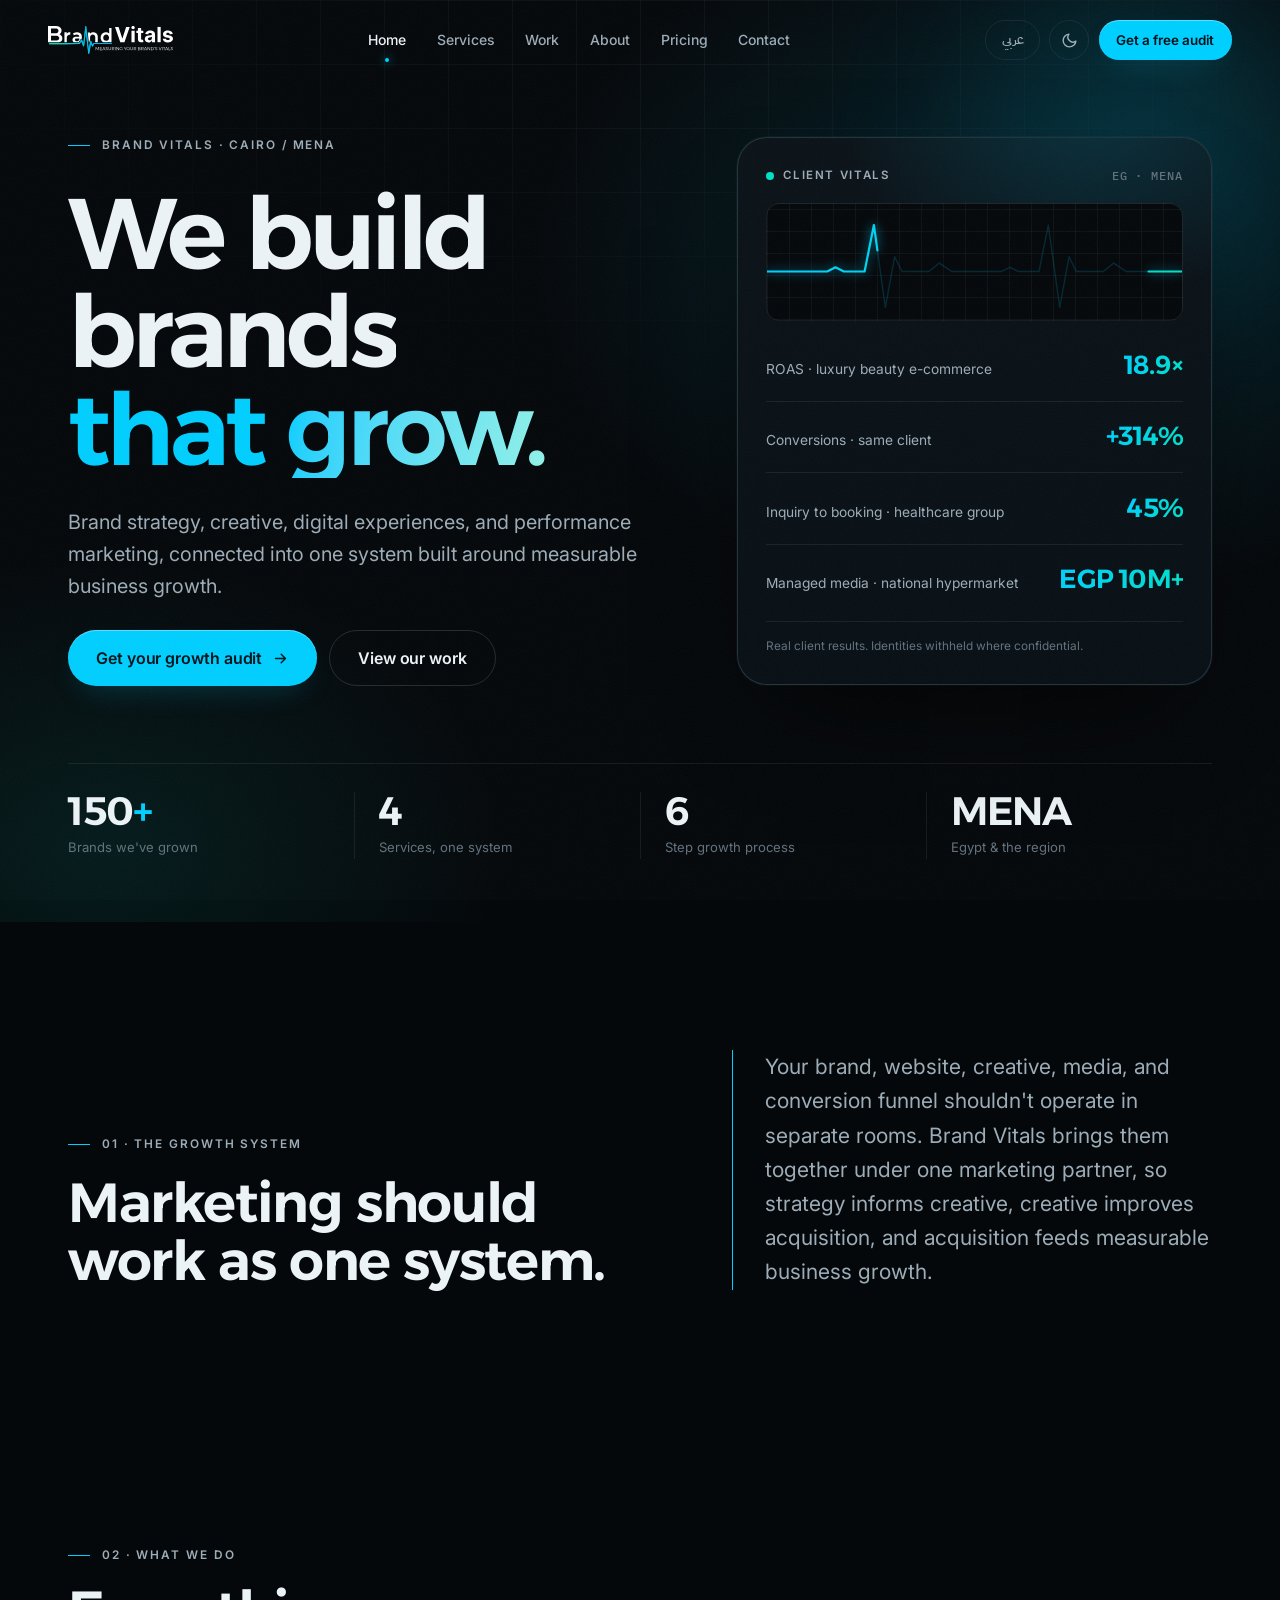
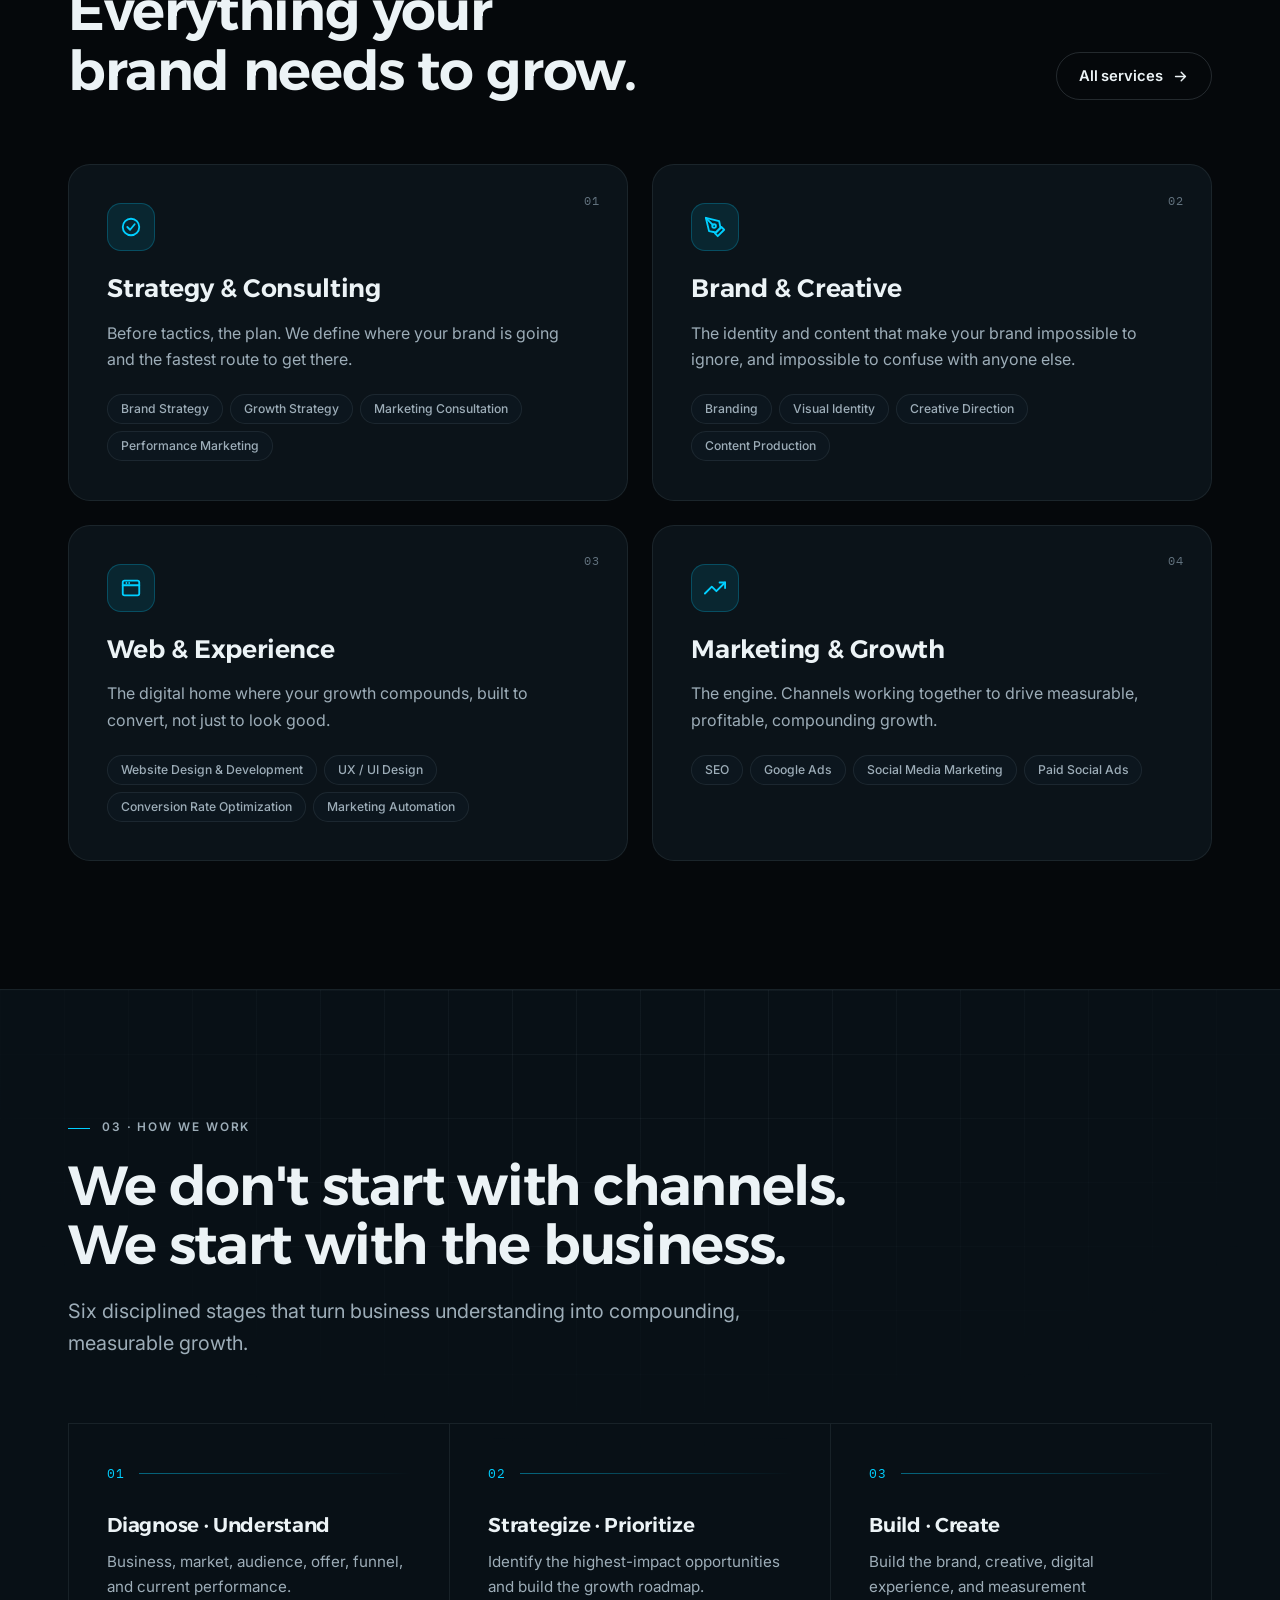
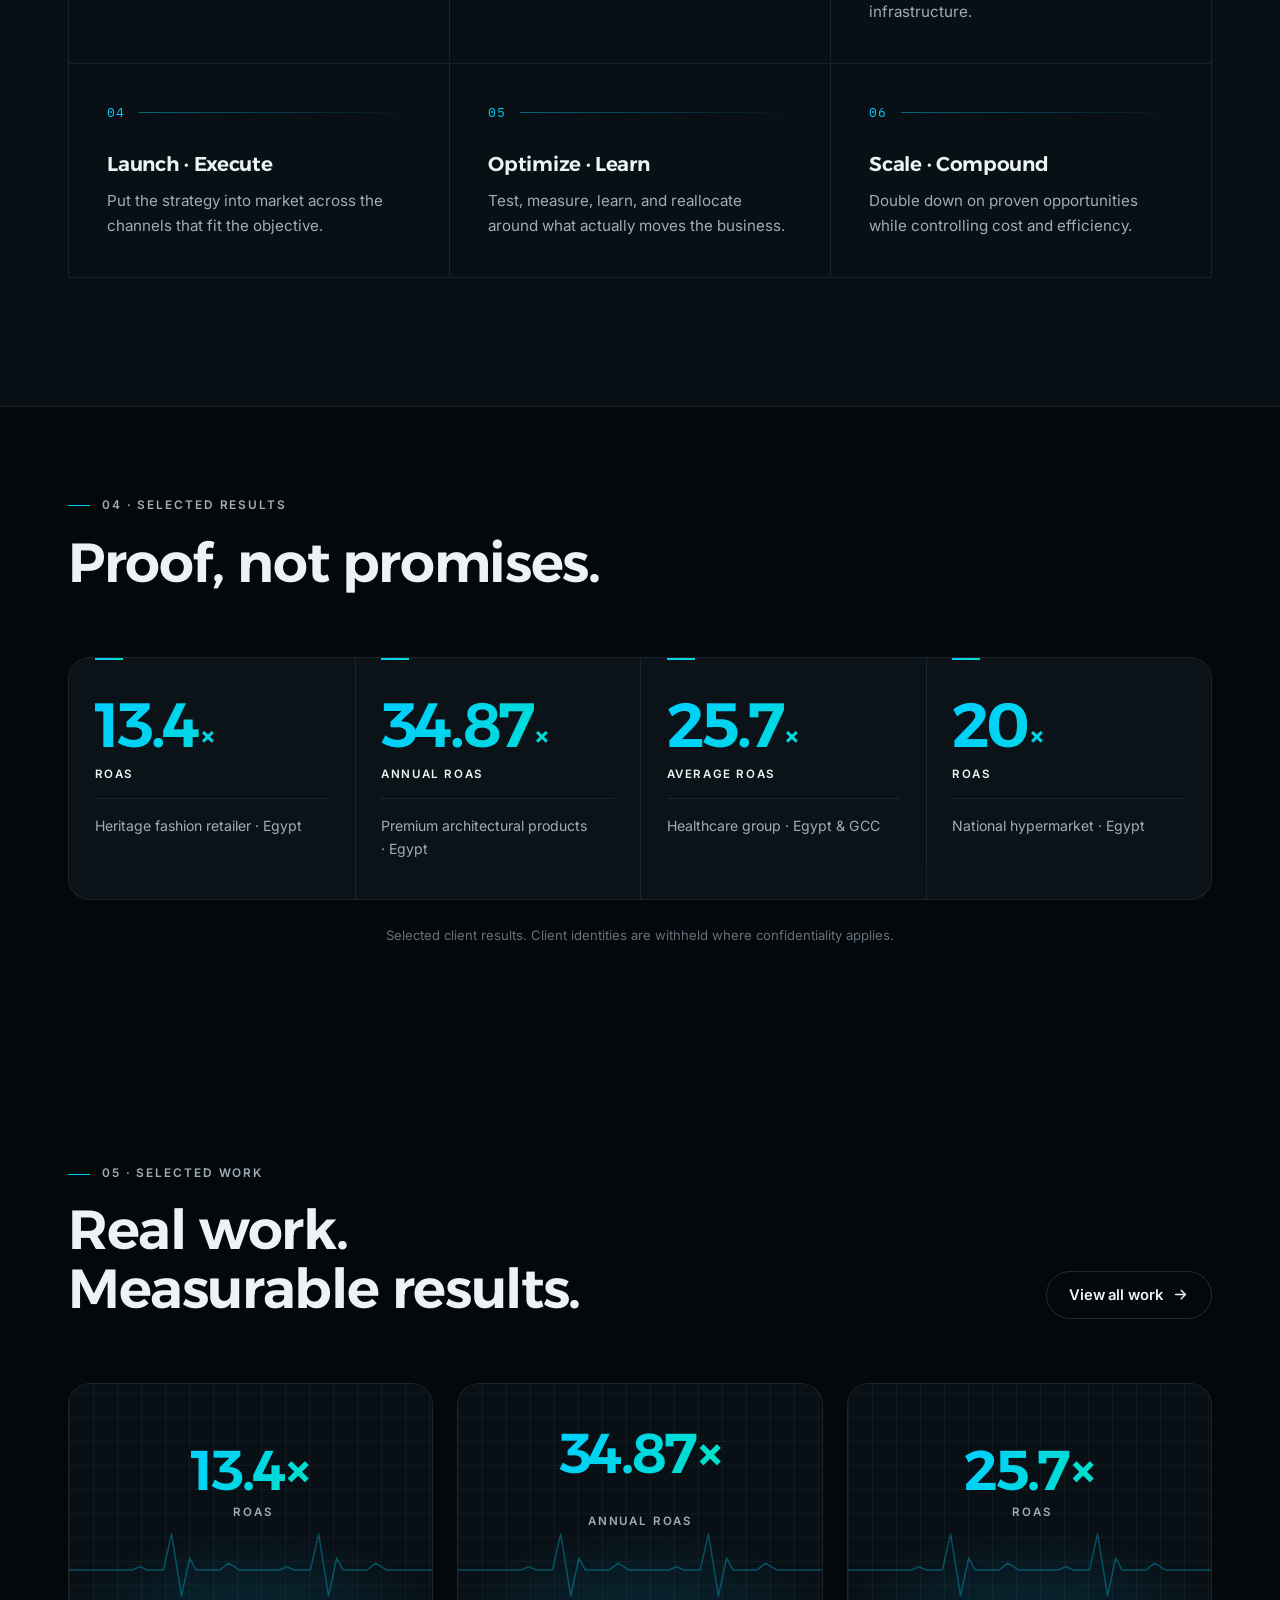
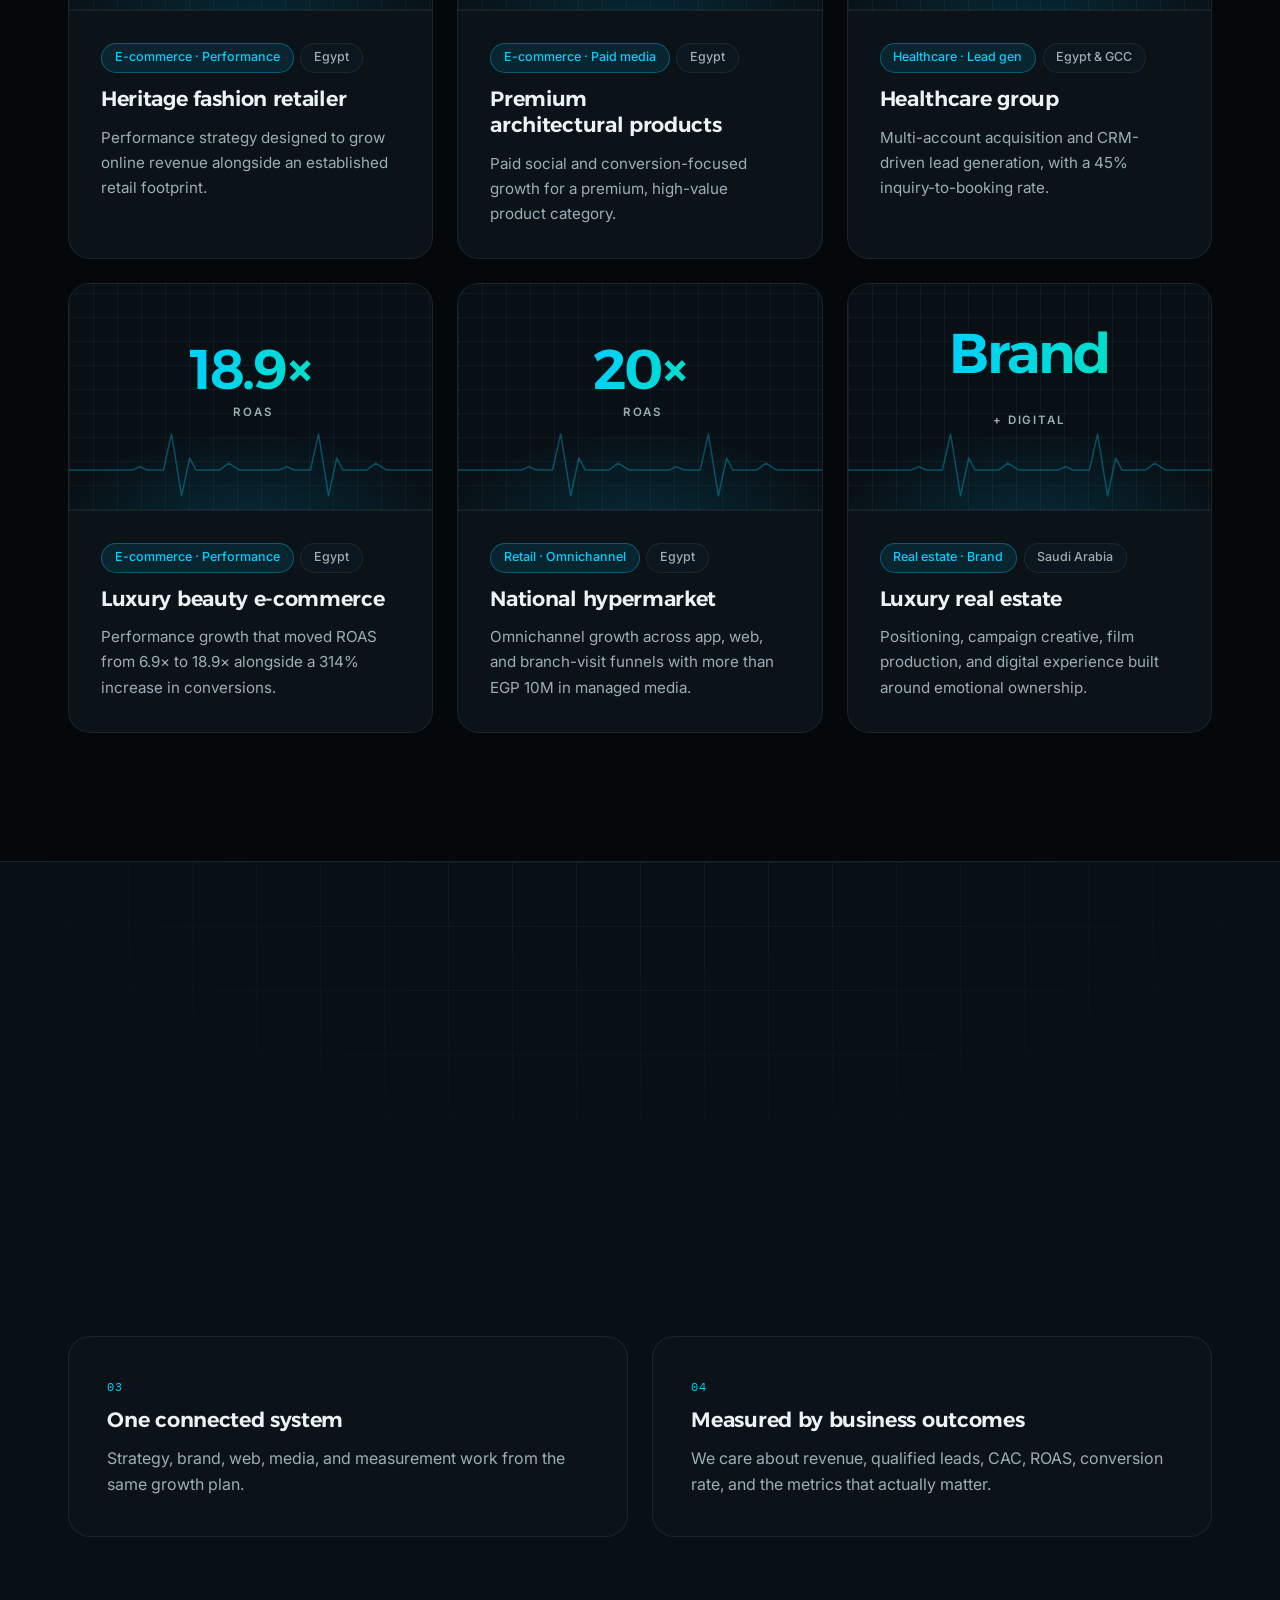
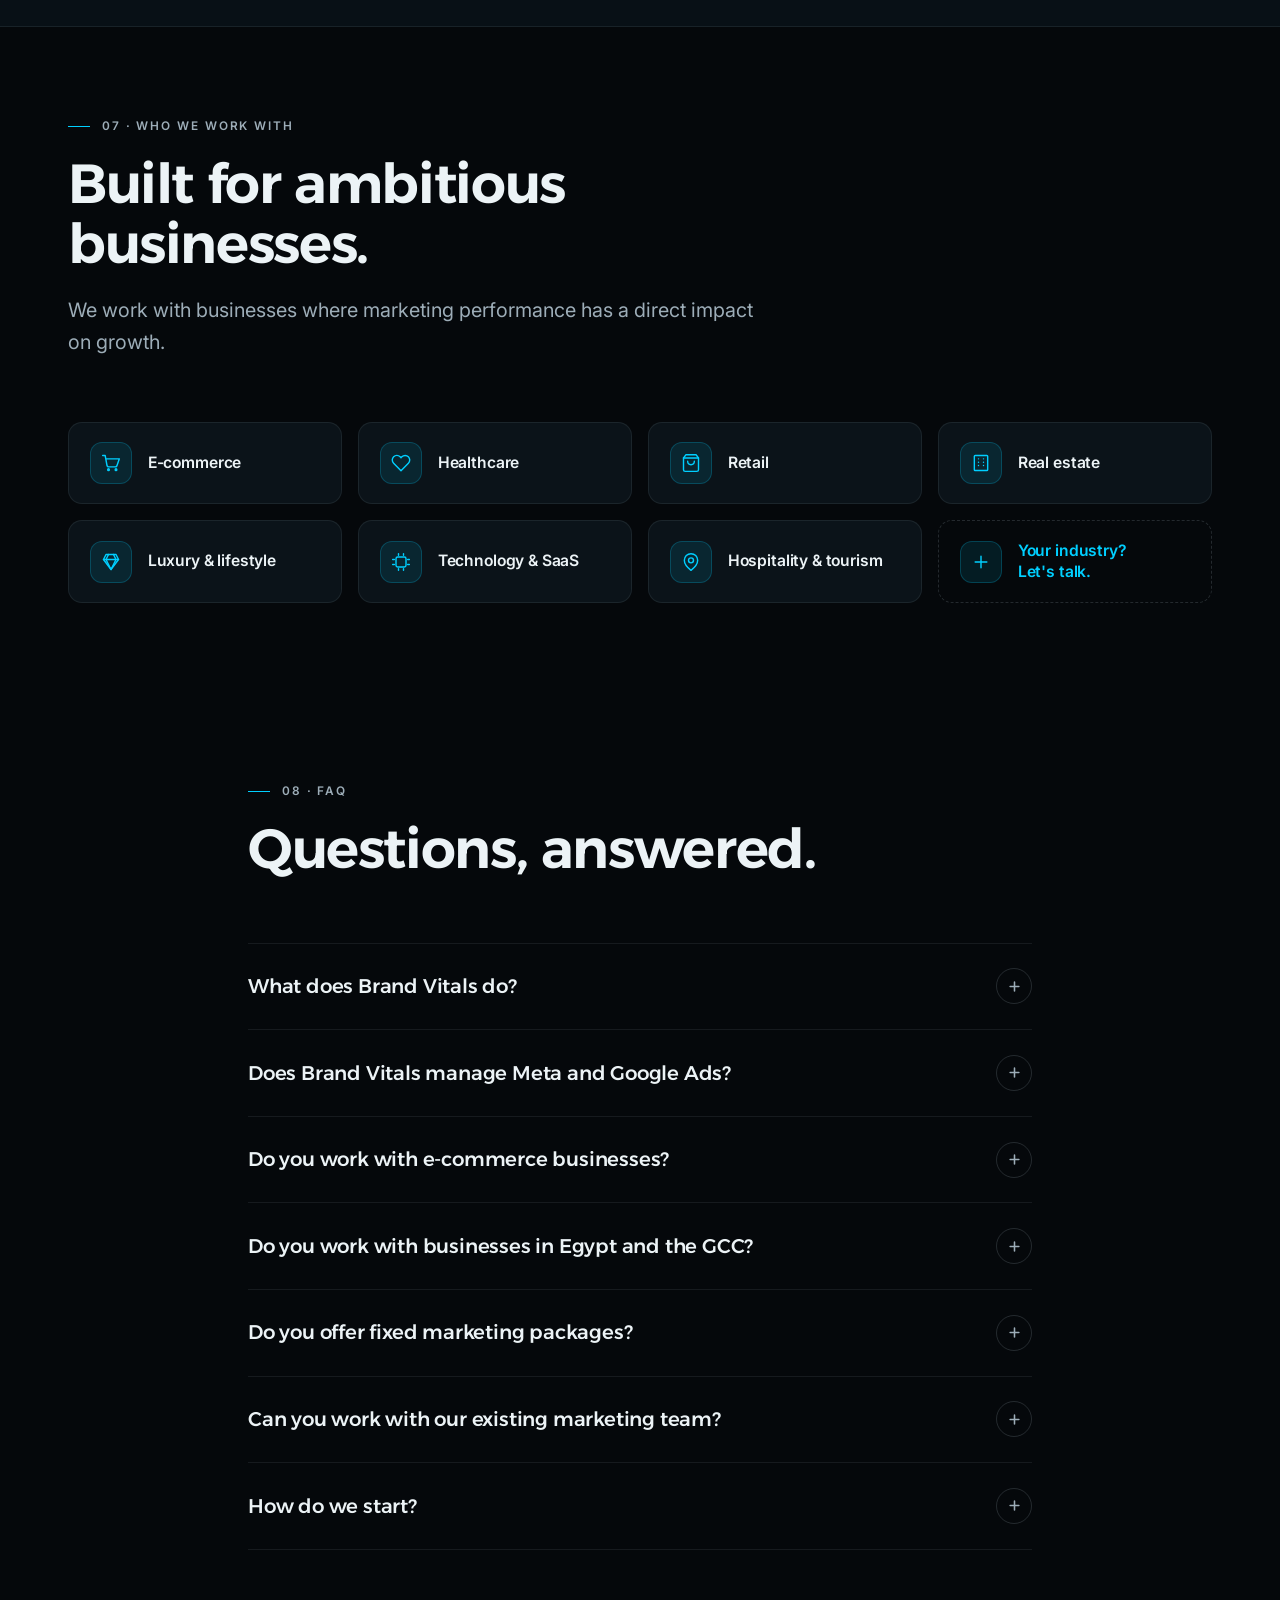
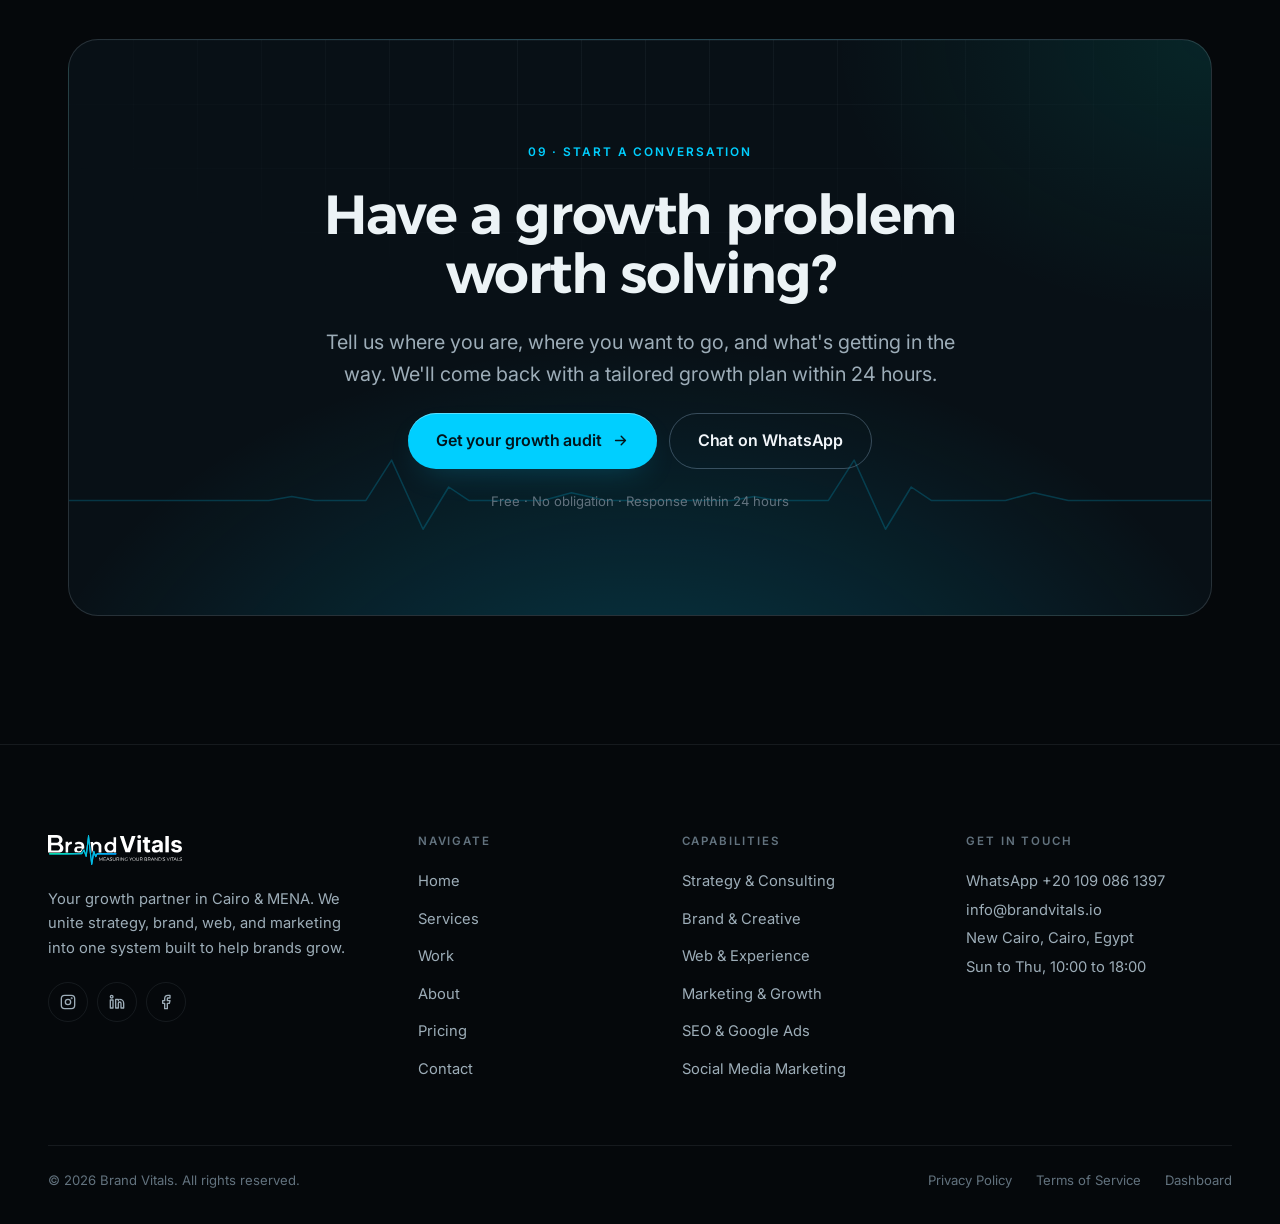
==== commit 4459468d: "Add site dashboard (CMS) with access code - dashboard.html: browser-based editor for every page, the" ====
--- a/index.html
+++ b/index.html
@@ -96,8 +96,8 @@
       <svg class="loader__pulse" viewBox="0 0 240 30" fill="none" aria-hidden="true">
         <defs>
           <linearGradient id="loaderGrad" x1="0" y1="0" x2="1" y2="0">
-            <stop offset="0" stop-color="#00CFFF"/>
-            <stop offset="1" stop-color="#00E0C6"/>
+            <stop offset="0" style="stop-color:var(--accent)"/>
+            <stop offset="1" style="stop-color:var(--accent-2)"/>
           </linearGradient>
         </defs>
         <path class="loader__pulse-track" d="M0 15 H146 l9 -11 l7 22 l8 -18 l6 7 H240"/>
@@ -186,8 +186,8 @@
               <svg class="monitor__ecg" viewBox="0 0 400 110" preserveAspectRatio="none">
                 <defs>
                   <linearGradient id="ecgGrad" x1="0" y1="0" x2="1" y2="0">
-                    <stop offset="0" stop-color="#00CFFF"/>
-                    <stop offset="1" stop-color="#00E0C6"/>
+                    <stop offset="0" style="stop-color:var(--accent)"/>
+                    <stop offset="1" style="stop-color:var(--accent-2)"/>
                   </linearGradient>
                 </defs>
                 <path class="monitor__ecg-track" pathLength="1000" d="M0 64 H58 L66 60 L74 64 H94 L103 20 L114 98 L123 50 L130 64 H156 L166 56 L178 64 H226 L234 60 L242 64 H262 L271 20 L282 98 L291 50 L298 64 H324 L334 56 L346 64 H400"/>
@@ -582,6 +582,7 @@
         <div class="legal">
           <a href="privacy.html" data-en="Privacy Policy" data-ar="سياسة الخصوصية">Privacy Policy</a>
           <a href="privacy.html#terms" data-en="Terms of Service" data-ar="شروط الخدمة">Terms of Service</a>
+          <a href="dashboard.html" rel="nofollow" data-en="Dashboard" data-ar="لوحة التحكم">Dashboard</a>
         </div>
       </div>
     </div>
--- a/assets/css/main.css
+++ b/assets/css/main.css
@@ -6,33 +6,45 @@
 
 /* --------------------------------------------------------------------------
    1. TOKENS
+   The palette and font blocks between the @cms markers are edited from the
+   site dashboard (dashboard.html > Design). Every other color in this file
+   is derived from them, so changing a value here re-themes the whole site.
    -------------------------------------------------------------------------- */
 :root {
-  /* Palette, dark (default) */
-  --bg: #05080B;
-  --bg-2: #081016;
-  --surface: #0B1319;
-  --surface-2: #101B23;
-  --line: rgba(214, 236, 245, 0.08);
-  --line-strong: rgba(214, 236, 245, 0.15);
-  --text: #ECF3F6;
-  --text-2: #9DADB8;
-  --text-3: #62727E;
-  --accent: #00CFFF;
-  --accent-2: #00E0C6;
-  --accent-ink: #02141B;
-  --accent-soft: rgba(0, 207, 255, 0.1);
-  --grad: linear-gradient(115deg, #00CFFF 0%, #00E0C6 100%);
-  --glow: rgba(0, 207, 255, 0.3);
-  --grid-line: rgba(214, 236, 245, 0.045);
-  --nav-bg: rgba(5, 8, 11, 0.74);
+  /* @cms-palette-start */
+  --d-bg: #05080B;
+  --d-bg-2: #081016;
+  --d-surface: #0B1319;
+  --d-surface-2: #101B23;
+  --d-text: #ECF3F6;
+  --d-text-2: #9DADB8;
+  --d-text-3: #62727E;
+  --d-line: #D6ECF5;
+  --d-accent: #00CFFF;
+  --d-accent-2: #00E0C6;
+  --d-accent-ink: #02141B;
+  --l-bg: #F5F7F9;
+  --l-bg-2: #ECF0F3;
+  --l-surface: #FFFFFF;
+  --l-surface-2: #F2F5F7;
+  --l-text: #07131B;
+  --l-text-2: #475864;
+  --l-text-3: #7A8993;
+  --l-line: #081822;
+  --l-accent: #0098C9;
+  --l-accent-2: #00A892;
+  --l-accent-ink: #FFFFFF;
   --danger: #FF7A85;
-  --shadow-card: 0 30px 60px -32px rgba(0, 0, 0, 0.75);
-
-  /* Type */
+  /* @cms-palette-end */
+
+  /* @cms-fonts-start */
   --font-display: "Alexandria", "IBM Plex Sans Arabic", system-ui, sans-serif;
   --font-body: "Inter", "IBM Plex Sans Arabic", system-ui, -apple-system, "Segoe UI", sans-serif;
+  --font-ar: "IBM Plex Sans Arabic", "Alexandria", system-ui, sans-serif;
+  /* @cms-fonts-end */
   --font-mono: "IBM Plex Mono", ui-monospace, "SFMono-Regular", Menlo, monospace;
+  /* ECG trace shape, used as a mask so it always takes the accent color */
+  --ecg-mask: url("data:image/svg+xml,%3Csvg xmlns='http://www.w3.org/2000/svg' viewBox='0 0 400 100' preserveAspectRatio='none'%3E%3Cpath d='M0 64 H70 L78 60 L86 64 H104 L113 22 L124 94 L133 50 L140 64 H166 L176 56 L188 64 H232 L240 60 L248 64 H266 L275 22 L286 94 L295 50 L302 64 H328 L338 56 L350 64 H400' fill='none' stroke='black' stroke-width='1.5' vector-effect='non-scaling-stroke' stroke-linejoin='round'/%3E%3C/svg%3E");
   --fs-hero: clamp(3rem, 1.3rem + 6.2vw, 7rem);
   --fs-h1: clamp(2.6rem, 1.4rem + 4.4vw, 5.4rem);
   --fs-h2: clamp(2rem, 1.2rem + 2.8vw, 3.7rem);
@@ -61,55 +73,66 @@
   --z-loader: 300;
 }
 
-[data-theme="light"] {
-  --bg: #F5F7F9;
-  --bg-2: #ECF0F3;
-  --surface: #FFFFFF;
-  --surface-2: #F2F5F7;
-  --line: rgba(8, 24, 34, 0.09);
-  --line-strong: rgba(8, 24, 34, 0.17);
-  --text: #07131B;
-  --text-2: #475864;
-  --text-3: #7A8993;
-  --accent: #0098C9;
-  --accent-2: #00A892;
-  --accent-ink: #FFFFFF;
-  --accent-soft: rgba(0, 152, 201, 0.09);
-  --grad: linear-gradient(115deg, #0098C9 0%, #00A892 100%);
-  --glow: rgba(0, 152, 201, 0.22);
-  --grid-line: rgba(8, 24, 34, 0.05);
-  --nav-bg: rgba(245, 247, 249, 0.82);
-  --shadow-card: 0 24px 48px -28px rgba(8, 24, 34, 0.25);
-}
-
-/* Panels that stay dark in both themes (monitor, CTA band, loader) */
+/* Theme mapping. Dark is the default; the monitor, CTA band and loader
+   stay dark in both themes, so they re-map to the dark palette. */
+:root,
 .monitor,
 .cta-band__card,
 .loader {
-  --bg: #05080B;
-  --bg-2: #081016;
-  --surface: #0B1319;
-  --surface-2: #101B23;
-  --line: rgba(214, 236, 245, 0.08);
-  --line-strong: rgba(214, 236, 245, 0.15);
-  --text: #ECF3F6;
-  --text-2: #9DADB8;
-  --text-3: #62727E;
-  --accent: #00CFFF;
-  --accent-2: #00E0C6;
-  --accent-ink: #02141B;
-  --accent-soft: rgba(0, 207, 255, 0.1);
-  --grad: linear-gradient(115deg, #00CFFF 0%, #00E0C6 100%);
-  --glow: rgba(0, 207, 255, 0.3);
-  --grid-line: rgba(214, 236, 245, 0.05);
-  color: var(--text);
-}
+  --bg: var(--d-bg);
+  --bg-2: var(--d-bg-2);
+  --surface: var(--d-surface);
+  --surface-2: var(--d-surface-2);
+  --text: var(--d-text);
+  --text-2: var(--d-text-2);
+  --text-3: var(--d-text-3);
+  --line: color-mix(in srgb, var(--d-line) 8%, transparent);
+  --line-strong: color-mix(in srgb, var(--d-line) 15%, transparent);
+  --grid-line: color-mix(in srgb, var(--d-line) 4.5%, transparent);
+  --accent: var(--d-accent);
+  --accent-2: var(--d-accent-2);
+  --accent-ink: var(--d-accent-ink);
+  --shadow-card: 0 30px 60px -32px rgba(0, 0, 0, 0.75);
+}
+
+[data-theme="light"] {
+  --bg: var(--l-bg);
+  --bg-2: var(--l-bg-2);
+  --surface: var(--l-surface);
+  --surface-2: var(--l-surface-2);
+  --text: var(--l-text);
+  --text-2: var(--l-text-2);
+  --text-3: var(--l-text-3);
+  --line: color-mix(in srgb, var(--l-line) 9%, transparent);
+  --line-strong: color-mix(in srgb, var(--l-line) 17%, transparent);
+  --grid-line: color-mix(in srgb, var(--l-line) 5%, transparent);
+  --accent: var(--l-accent);
+  --accent-2: var(--l-accent-2);
+  --accent-ink: var(--l-accent-ink);
+  --shadow-card: 0 24px 48px -28px rgba(8, 24, 34, 0.25);
+}
+
+/* Derived tokens, recomputed on every element that re-maps the palette */
+:root,
+[data-theme="light"],
+.monitor,
+.cta-band__card,
+.loader {
+  --accent-soft: color-mix(in srgb, var(--accent) 10%, transparent);
+  --glow: color-mix(in srgb, var(--accent) 28%, transparent);
+  --grad: linear-gradient(115deg, var(--accent) 0%, var(--accent-2) 100%);
+  --nav-bg: color-mix(in srgb, var(--bg) 78%, transparent);
+}
+.monitor,
+.cta-band__card,
+.loader { color: var(--text); }
 
 /* --------------------------------------------------------------------------
    2. BASE
    -------------------------------------------------------------------------- */
 *, *::before, *::after { box-sizing: border-box; }
 * { margin: 0; padding: 0; }
+[hidden] { display: none !important; }
 html { -webkit-text-size-adjust: 100%; scroll-behavior: smooth; }
 body {
   font-family: var(--font-body);
@@ -122,7 +145,7 @@
   text-rendering: optimizeLegibility;
   overflow-x: hidden;
 }
-[dir="rtl"] body { font-family: "IBM Plex Sans Arabic", var(--font-body); }
+[dir="rtl"] body { font-family: var(--font-ar); }
 img, svg, video { display: block; max-width: 100%; }
 img { height: auto; }
 a { color: inherit; text-decoration: none; }
@@ -199,8 +222,8 @@
 }
 
 .orb { position: absolute; z-index: -1; border-radius: 50%; pointer-events: none; filter: blur(70px); opacity: 0.6; }
-.orb--a { width: 520px; height: 520px; background: radial-gradient(circle, rgba(0, 207, 255, 0.32), transparent 66%); }
-.orb--b { width: 600px; height: 600px; background: radial-gradient(circle, rgba(0, 224, 198, 0.24), transparent 66%); }
+.orb--a { width: 520px; height: 520px; background: radial-gradient(circle, color-mix(in srgb, var(--accent) 32%, transparent), transparent 66%); }
+.orb--b { width: 600px; height: 600px; background: radial-gradient(circle, color-mix(in srgb, var(--accent-2) 24%, transparent), transparent 66%); }
 [data-theme="light"] .orb { opacity: 0.35; }
 .float-slow { animation: breathe 14s ease-in-out infinite alternate; }
 .float-slower { animation: breathe 20s ease-in-out infinite alternate-reverse; }
@@ -209,8 +232,8 @@
 .aurora {
   position: absolute; inset: 0; z-index: -1; pointer-events: none;
   background:
-    radial-gradient(55% 55% at 80% 28%, rgba(0, 207, 255, 0.14), transparent 70%),
-    radial-gradient(45% 45% at 8% 92%, rgba(0, 224, 198, 0.09), transparent 70%);
+    radial-gradient(55% 55% at 80% 28%, color-mix(in srgb, var(--accent) 14%, transparent), transparent 70%),
+    radial-gradient(45% 45% at 8% 92%, color-mix(in srgb, var(--accent-2) 9%, transparent), transparent 70%);
 }
 
 .noise::after {
@@ -242,12 +265,12 @@
 .mono { font-family: var(--font-mono); font-size: 0.86em; letter-spacing: 0.01em; }
 .accent-text { background: var(--grad); -webkit-background-clip: text; background-clip: text; color: transparent; }
 .shimmer {
-  background: linear-gradient(100deg, var(--accent) 20%, #A6F7EC 45%, var(--accent-2) 72%);
+  background: linear-gradient(100deg, var(--accent) 20%, color-mix(in srgb, var(--accent-2) 42%, white) 45%, var(--accent-2) 72%);
   background-size: 230% 100%;
   -webkit-background-clip: text; background-clip: text; color: transparent;
   animation: shimmer 7s var(--ease-inout) infinite;
 }
-[data-theme="light"] .shimmer { background-image: linear-gradient(100deg, var(--accent) 20%, #33C2D6 45%, var(--accent-2) 72%); }
+[data-theme="light"] .shimmer { background-image: linear-gradient(100deg, var(--accent) 20%, color-mix(in srgb, var(--accent) 50%, var(--accent-2)) 45%, var(--accent-2) 72%); }
 @keyframes shimmer { 0%, 100% { background-position: 100% 0; } 50% { background-position: 0 0; } }
 .divider { display: block; width: 48px; height: 1px; background: var(--accent); }
 
@@ -400,17 +423,17 @@
    -------------------------------------------------------------------------- */
 .loader {
   position: fixed; inset: 0; z-index: var(--z-loader); display: grid; place-items: center;
-  background: #05080B; transition: opacity 0.7s var(--ease-out), visibility 0.7s;
+  background: var(--bg); transition: opacity 0.7s var(--ease-out), visibility 0.7s;
 }
 .loader.is-done { opacity: 0; visibility: hidden; }
 .loader__brand { display: grid; justify-items: center; gap: 1.4rem; padding: 1rem; }
 .loader__logo { width: clamp(280px, 80vw, 480px); height: auto; opacity: 0; transform: translateY(10px) scale(0.97); animation: loaderIn 0.9s var(--ease-out) 0.1s forwards; }
 .loader__pulse { width: clamp(280px, 80vw, 480px); height: 34px; overflow: visible; }
-.loader__pulse-track { fill: none; stroke: rgba(214, 236, 245, 0.12); stroke-width: 2; }
+.loader__pulse-track { fill: none; stroke: var(--line-strong); stroke-width: 2; }
 .loader__pulse-line {
   fill: none; stroke: url(#loaderGrad); stroke-width: 2.6; stroke-linecap: round; stroke-linejoin: round;
   stroke-dasharray: 320; stroke-dashoffset: 320;
-  filter: drop-shadow(0 0 6px rgba(0, 207, 255, 0.55));
+  filter: drop-shadow(0 0 6px color-mix(in srgb, var(--accent) 55%, transparent));
   animation: loaderPulse 1.5s var(--ease-inout) infinite;
 }
 .loader__pct { font-family: var(--font-mono); font-size: 0.8rem; letter-spacing: 0.18em; color: var(--text-2); }
@@ -448,17 +471,17 @@
   padding: clamp(1.25rem, 2.2vw, 1.75rem); border-radius: var(--r-xl);
   border: 1px solid var(--line-strong);
   background: linear-gradient(180deg, var(--surface) 0%, var(--bg-2) 100%);
-  box-shadow: 0 50px 100px -40px rgba(0, 0, 0, 0.85), 0 0 0 1px rgba(0, 207, 255, 0.05);
+  box-shadow: 0 50px 100px -40px rgba(0, 0, 0, 0.85), 0 0 0 1px color-mix(in srgb, var(--accent) 5%, transparent);
 }
 .monitor::before {
   content: ""; position: absolute; inset: 0; z-index: -1; pointer-events: none;
-  background: radial-gradient(85% 55% at 75% -5%, rgba(0, 207, 255, 0.16), transparent 62%);
+  background: radial-gradient(85% 55% at 75% -5%, color-mix(in srgb, var(--accent) 16%, transparent), transparent 62%);
 }
 .monitor__head { display: flex; align-items: center; justify-content: space-between; gap: 1rem; font-size: 0.72rem; font-weight: 600; letter-spacing: 0.14em; text-transform: uppercase; color: var(--text-2); }
 [dir="rtl"] .monitor__head { letter-spacing: 0; }
 .monitor__live { display: inline-flex; align-items: center; gap: 0.6rem; }
 .monitor__live i { width: 8px; height: 8px; border-radius: 50%; background: var(--accent-2); animation: livePulse 1.8s var(--ease-out) infinite; }
-@keyframes livePulse { 0% { box-shadow: 0 0 0 0 rgba(0, 224, 198, 0.55); } 80%, 100% { box-shadow: 0 0 0 10px rgba(0, 224, 198, 0); } }
+@keyframes livePulse { 0% { box-shadow: 0 0 0 0 color-mix(in srgb, var(--accent-2) 55%, transparent); } 80%, 100% { box-shadow: 0 0 0 10px color-mix(in srgb, var(--accent-2) 0%, transparent); } }
 .monitor__id { font-family: var(--font-mono); font-weight: 500; letter-spacing: 0.08em; color: var(--text-3); }
 .monitor__screen {
   position: relative; height: 118px; margin-block: 1.1rem 0.6rem; overflow: hidden;
@@ -469,11 +492,11 @@
     var(--bg);
 }
 .monitor__ecg { position: absolute; inset: 0; width: 100%; height: 100%; }
-.monitor__ecg-track { fill: none; stroke: rgba(0, 207, 255, 0.16); stroke-width: 1.4; stroke-linejoin: round; vector-effect: non-scaling-stroke; }
+.monitor__ecg-track { fill: none; stroke: color-mix(in srgb, var(--accent) 16%, transparent); stroke-width: 1.4; stroke-linejoin: round; vector-effect: non-scaling-stroke; }
 .monitor__ecg-line {
   fill: none; stroke: url(#ecgGrad); stroke-width: 2.2; stroke-linecap: round; stroke-linejoin: round;
   vector-effect: non-scaling-stroke; stroke-dasharray: 240 760; stroke-dashoffset: 1000;
-  filter: drop-shadow(0 0 5px rgba(0, 207, 255, 0.7));
+  filter: drop-shadow(0 0 5px color-mix(in srgb, var(--accent) 70%, transparent));
   animation: ecgSweep 3s linear infinite;
 }
 @keyframes ecgSweep { to { stroke-dashoffset: 0; } }
@@ -504,7 +527,7 @@
 .page-hero { position: relative; isolation: isolate; overflow: hidden; padding-block: clamp(9rem, 16vw, 12.5rem) clamp(3.5rem, 7vw, 5.5rem); }
 .page-hero::after {
   content: ""; position: absolute; inset: -10% -10% auto; height: 80%; z-index: -1; pointer-events: none;
-  background: radial-gradient(45% 60% at 75% 0%, rgba(0, 207, 255, 0.12), transparent 72%);
+  background: radial-gradient(45% 60% at 75% 0%, color-mix(in srgb, var(--accent) 12%, transparent), transparent 72%);
 }
 .page-hero .container { position: relative; display: grid; gap: 1.35rem; justify-items: start; }
 .page-hero__title { font-size: var(--fs-h1); font-weight: 600; line-height: 1; letter-spacing: -0.04em; max-width: 17ch; }
@@ -541,7 +564,7 @@
 .svc-card { display: grid; gap: 0.95rem; align-content: start; padding: clamp(1.75rem, 3vw, 2.5rem); overflow: hidden; }
 .svc-card::before {
   content: ""; position: absolute; inset: 0; pointer-events: none; opacity: 0; transition: opacity 0.45s;
-  background: radial-gradient(460px circle at var(--mx, 50%) var(--my, 0%), rgba(0, 207, 255, 0.1), transparent 60%);
+  background: radial-gradient(460px circle at var(--mx, 50%) var(--my, 0%), color-mix(in srgb, var(--accent) 10%, transparent), transparent 60%);
 }
 .svc-card:hover { border-color: var(--line-strong); }
 .svc-card:hover::before { opacity: 1; }
@@ -608,10 +631,15 @@
 .case-card:hover { border-color: var(--line-strong); transform: translateY(-4px); box-shadow: var(--shadow-card); }
 .case-card__media { position: relative; aspect-ratio: 16 / 10; overflow: hidden; display: grid; place-items: center; background: var(--bg-2); border-bottom: 1px solid var(--line); }
 .case-card__media img { width: 100%; height: 100%; object-fit: cover; }
+.case-card__media--ph::after {
+  content: ""; position: absolute; inset-inline: 0; top: 58%; height: 38%; pointer-events: none;
+  background: var(--accent); opacity: 0.32;
+  -webkit-mask: var(--ecg-mask) center / 100% 100% no-repeat;
+  mask: var(--ecg-mask) center / 100% 100% no-repeat;
+}
 .case-card__media--ph {
   background:
-    url("data:image/svg+xml,%3Csvg xmlns='http://www.w3.org/2000/svg' viewBox='0 0 400 100' preserveAspectRatio='none'%3E%3Cpath d='M0 64 H70 L78 60 L86 64 H104 L113 22 L124 94 L133 50 L140 64 H166 L176 56 L188 64 H232 L240 60 L248 64 H266 L275 22 L286 94 L295 50 L302 64 H328 L338 56 L350 64 H400' fill='none' stroke='%2300CFFF' stroke-opacity='0.32' stroke-width='1.5' vector-effect='non-scaling-stroke' stroke-linejoin='round'/%3E%3C/svg%3E") center 94% / 100% 38% no-repeat,
-    radial-gradient(90% 80% at 50% 115%, rgba(0, 207, 255, 0.16), transparent 62%),
+    radial-gradient(90% 80% at 50% 115%, color-mix(in srgb, var(--accent) 16%, transparent), transparent 62%),
     repeating-linear-gradient(0deg, var(--grid-line) 0 1px, transparent 1px 24px),
     repeating-linear-gradient(90deg, var(--grid-line) 0 1px, transparent 1px 24px),
     var(--bg-2);
@@ -693,7 +721,7 @@
 .post-card__media--ph {
   background:
     repeating-radial-gradient(circle at 85% 125%, transparent 0 26px, var(--grid-line) 26px 27px),
-    radial-gradient(80% 90% at 85% 115%, rgba(0, 207, 255, 0.16), transparent 62%),
+    radial-gradient(80% 90% at 85% 115%, color-mix(in srgb, var(--accent) 16%, transparent), transparent 62%),
     var(--bg-2);
 }
 .post-card__body { display: grid; gap: 0.75rem; align-content: start; padding: clamp(1.4rem, 2.4vw, 1.9rem); }
@@ -738,13 +766,15 @@
   padding: clamp(3.5rem, 8vw, 7rem) clamp(1.5rem, 5vw, 4rem);
   border-radius: var(--r-xl); border: 1px solid var(--line-strong);
   background:
-    radial-gradient(90% 120% at 50% 125%, rgba(0, 207, 255, 0.22), transparent 60%),
-    radial-gradient(55% 80% at 100% 0%, rgba(0, 224, 198, 0.1), transparent 60%),
+    radial-gradient(90% 120% at 50% 125%, color-mix(in srgb, var(--accent) 22%, transparent), transparent 60%),
+    radial-gradient(55% 80% at 100% 0%, color-mix(in srgb, var(--accent-2) 10%, transparent), transparent 60%),
     var(--bg-2);
 }
 .cta-band__card::after {
-  content: ""; position: absolute; inset-inline: 0; bottom: 14%; height: 96px; z-index: -1; pointer-events: none; opacity: 0.55;
-  background: url("data:image/svg+xml,%3Csvg xmlns='http://www.w3.org/2000/svg' viewBox='0 0 400 100' preserveAspectRatio='none'%3E%3Cpath d='M0 64 H70 L78 60 L86 64 H104 L113 22 L124 94 L133 50 L140 64 H166 L176 56 L188 64 H232 L240 60 L248 64 H266 L275 22 L286 94 L295 50 L302 64 H328 L338 56 L350 64 H400' fill='none' stroke='%2300CFFF' stroke-opacity='0.35' stroke-width='1.5' vector-effect='non-scaling-stroke' stroke-linejoin='round'/%3E%3C/svg%3E") center / 100% 100% no-repeat;
+  content: ""; position: absolute; inset-inline: 0; bottom: 14%; height: 96px; z-index: -1; pointer-events: none; opacity: 0.2;
+  background: var(--accent);
+  -webkit-mask: var(--ecg-mask) center / 100% 100% no-repeat;
+  mask: var(--ecg-mask) center / 100% 100% no-repeat;
 }
 .cta-band__card h2 { max-width: 18ch; font-size: var(--fs-h2); }
 .cta-band__card .lead { max-width: 54ch; }
@@ -818,7 +848,7 @@
   background: color-mix(in srgb, var(--surface) 88%, transparent); -webkit-backdrop-filter: blur(12px); backdrop-filter: blur(12px);
 }
 .map-card strong { font-size: 1rem; color: var(--text); }
-.beacon { position: absolute; z-index: 2; width: 14px; height: 14px; margin-top: -7px; margin-inline-start: -7px; border-radius: 50%; background: var(--accent); box-shadow: 0 0 0 4px rgba(0, 207, 255, 0.25), 0 0 20px var(--accent); pointer-events: none; }
+.beacon { position: absolute; z-index: 2; width: 14px; height: 14px; margin-top: -7px; margin-inline-start: -7px; border-radius: 50%; background: var(--accent); box-shadow: 0 0 0 4px color-mix(in srgb, var(--accent) 25%, transparent), 0 0 20px var(--accent); pointer-events: none; }
 .beacon .ring2 { position: absolute; inset: -14px; border-radius: 50%; border: 1px solid var(--accent); animation: beacon 2.2s var(--ease-out) infinite; }
 @keyframes beacon { from { transform: scale(0.4); opacity: 0.9; } to { transform: scale(2.2); opacity: 0; } }
 
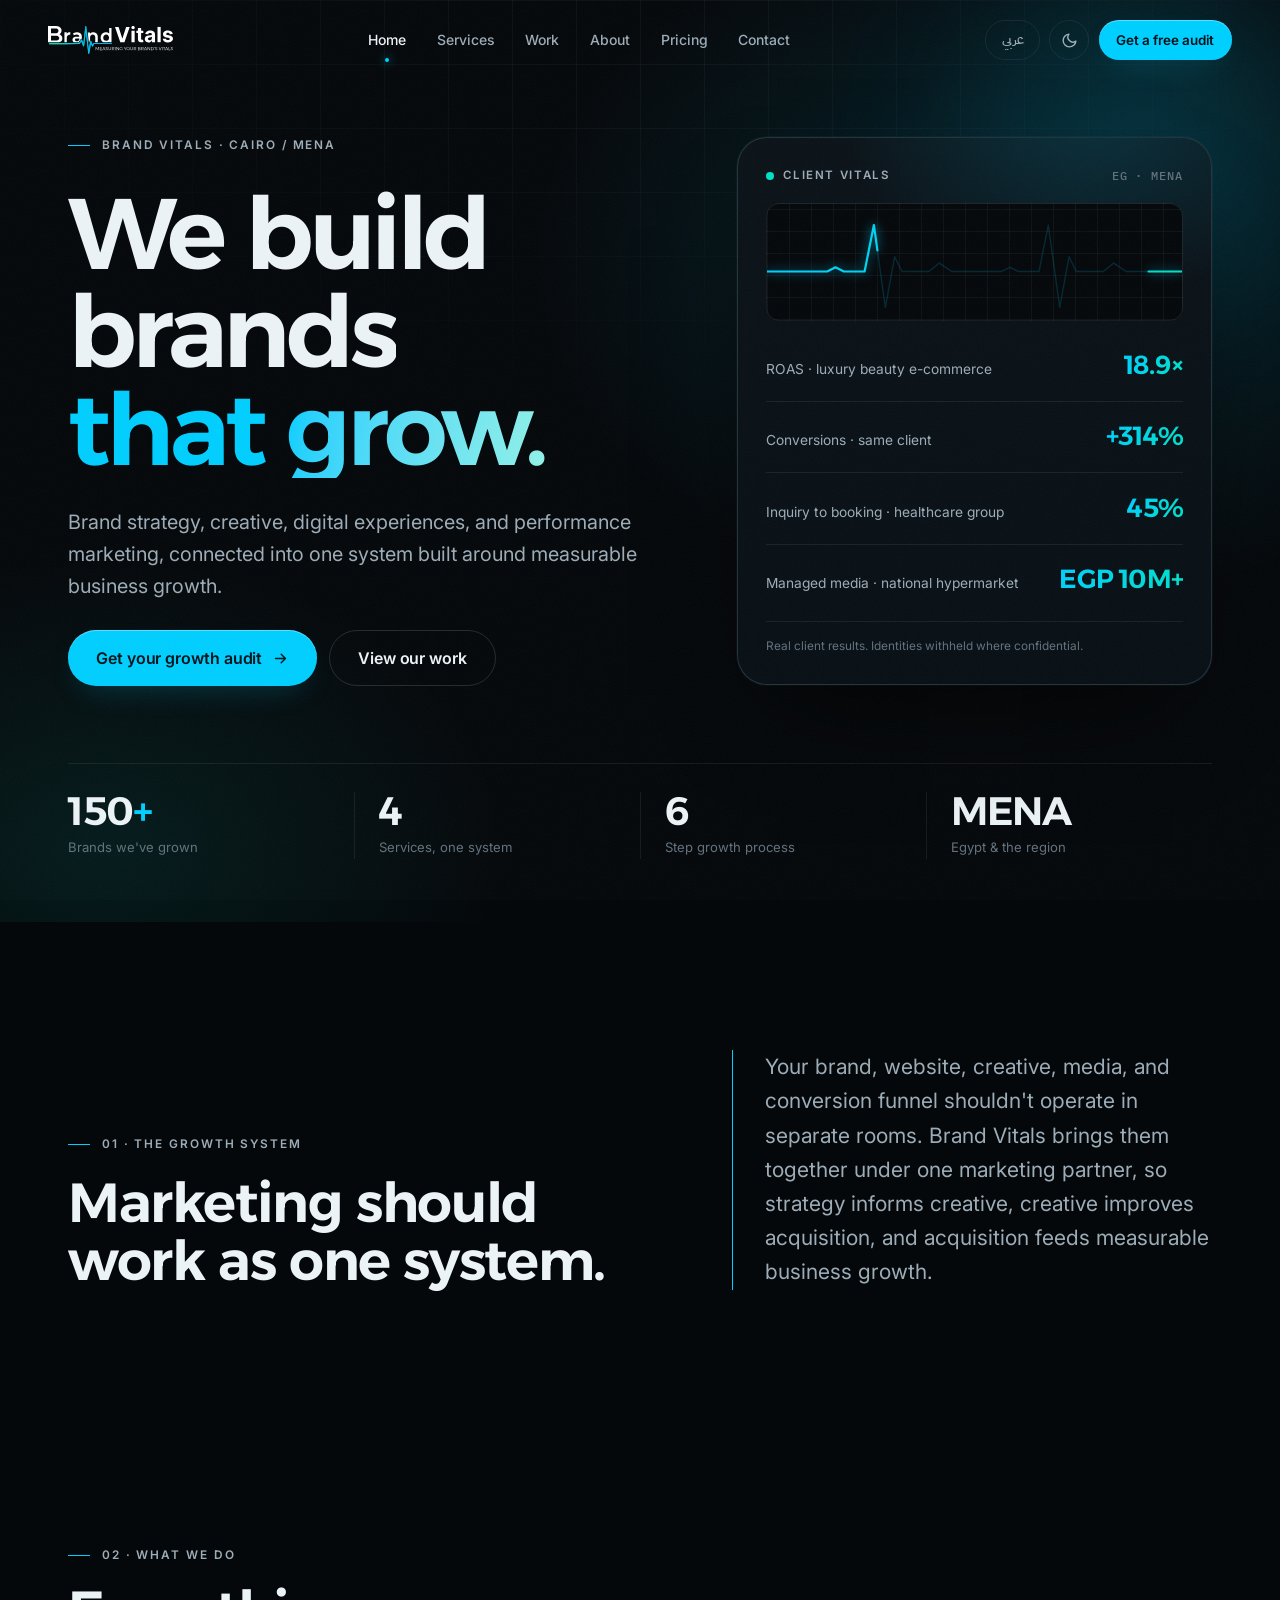
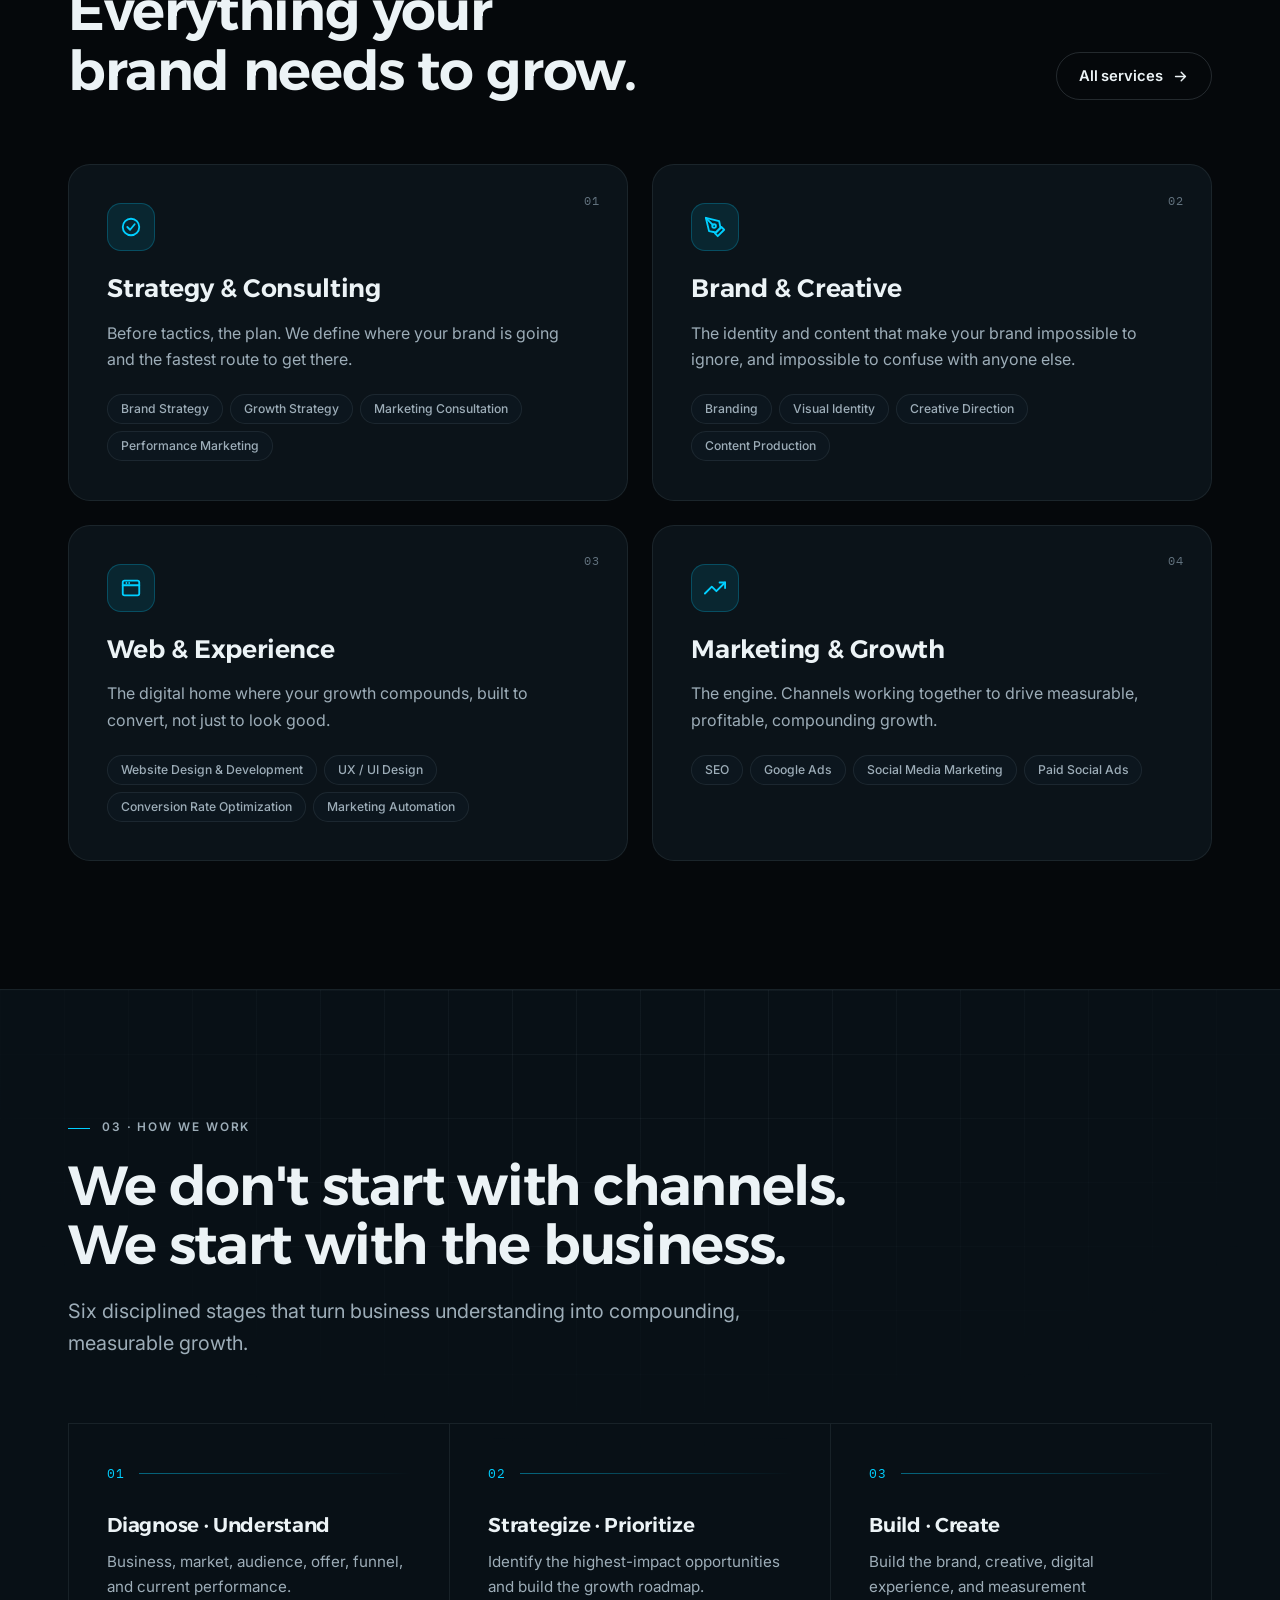
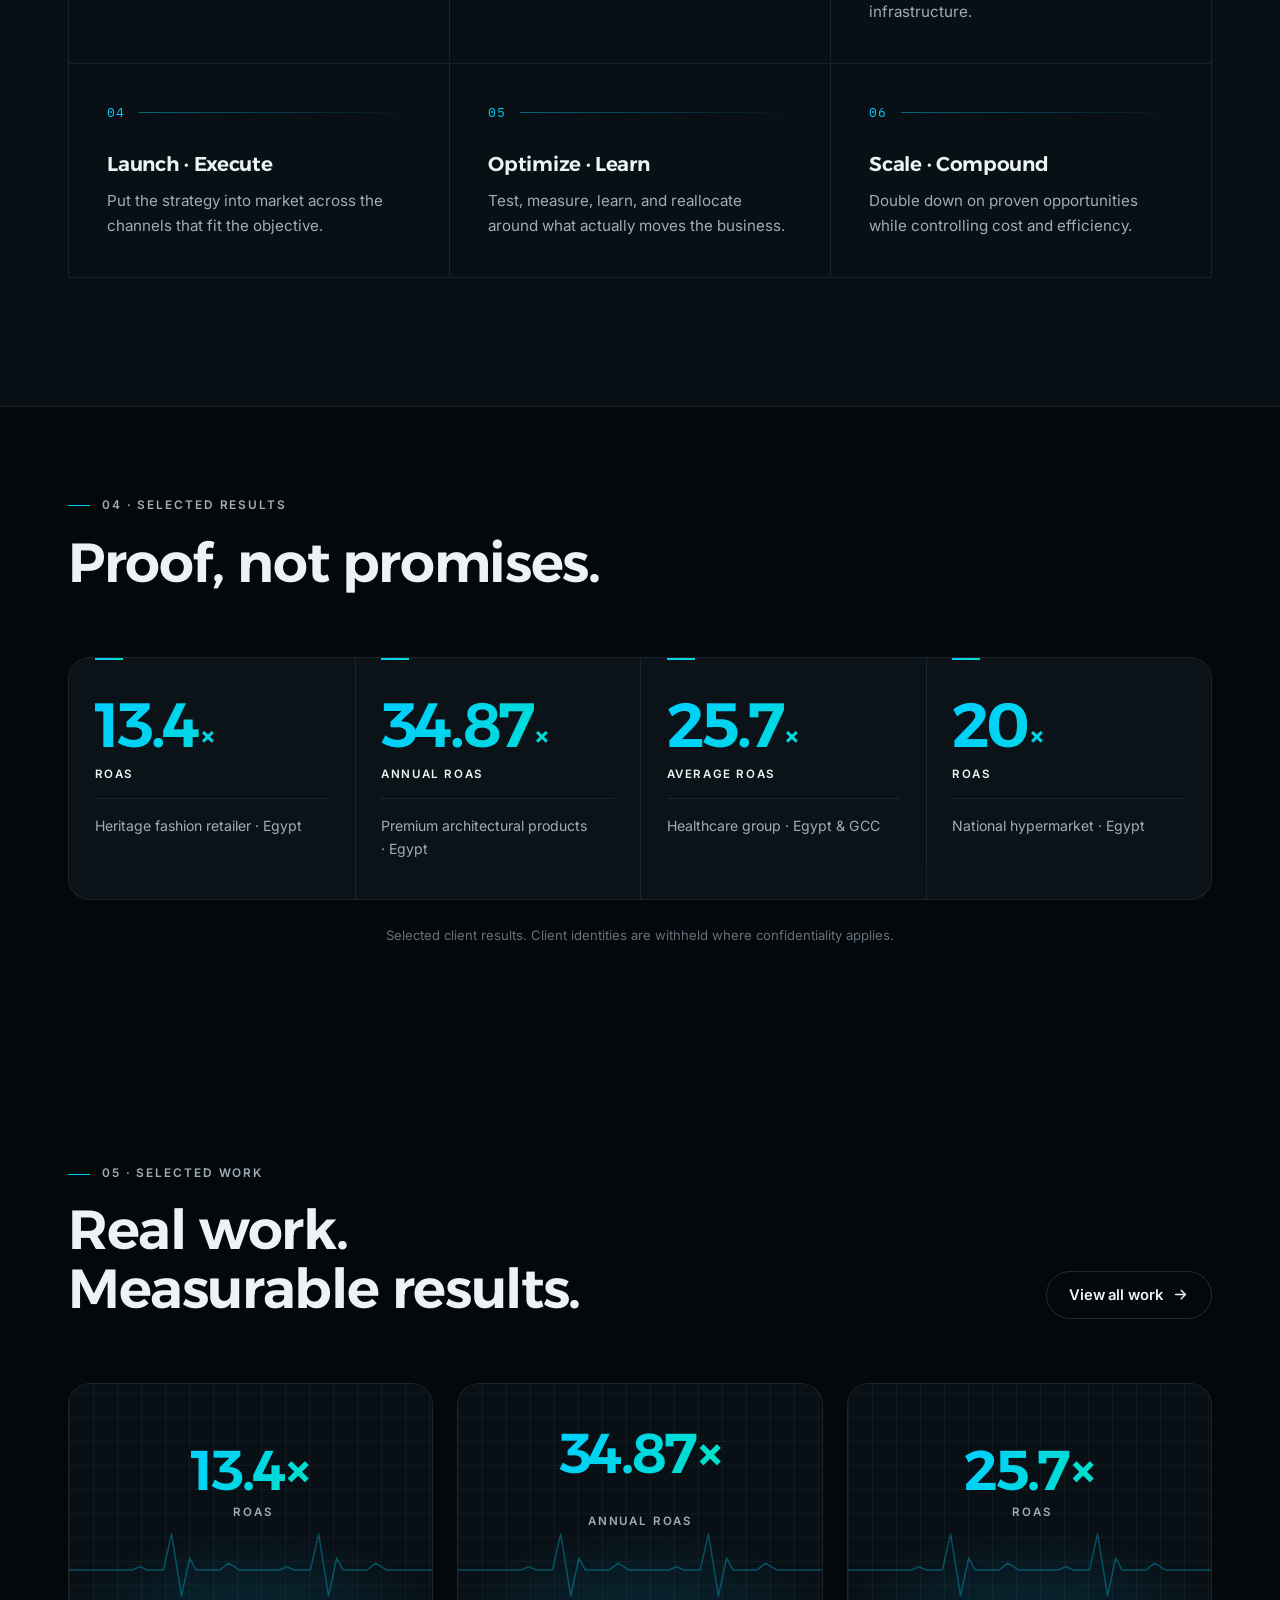
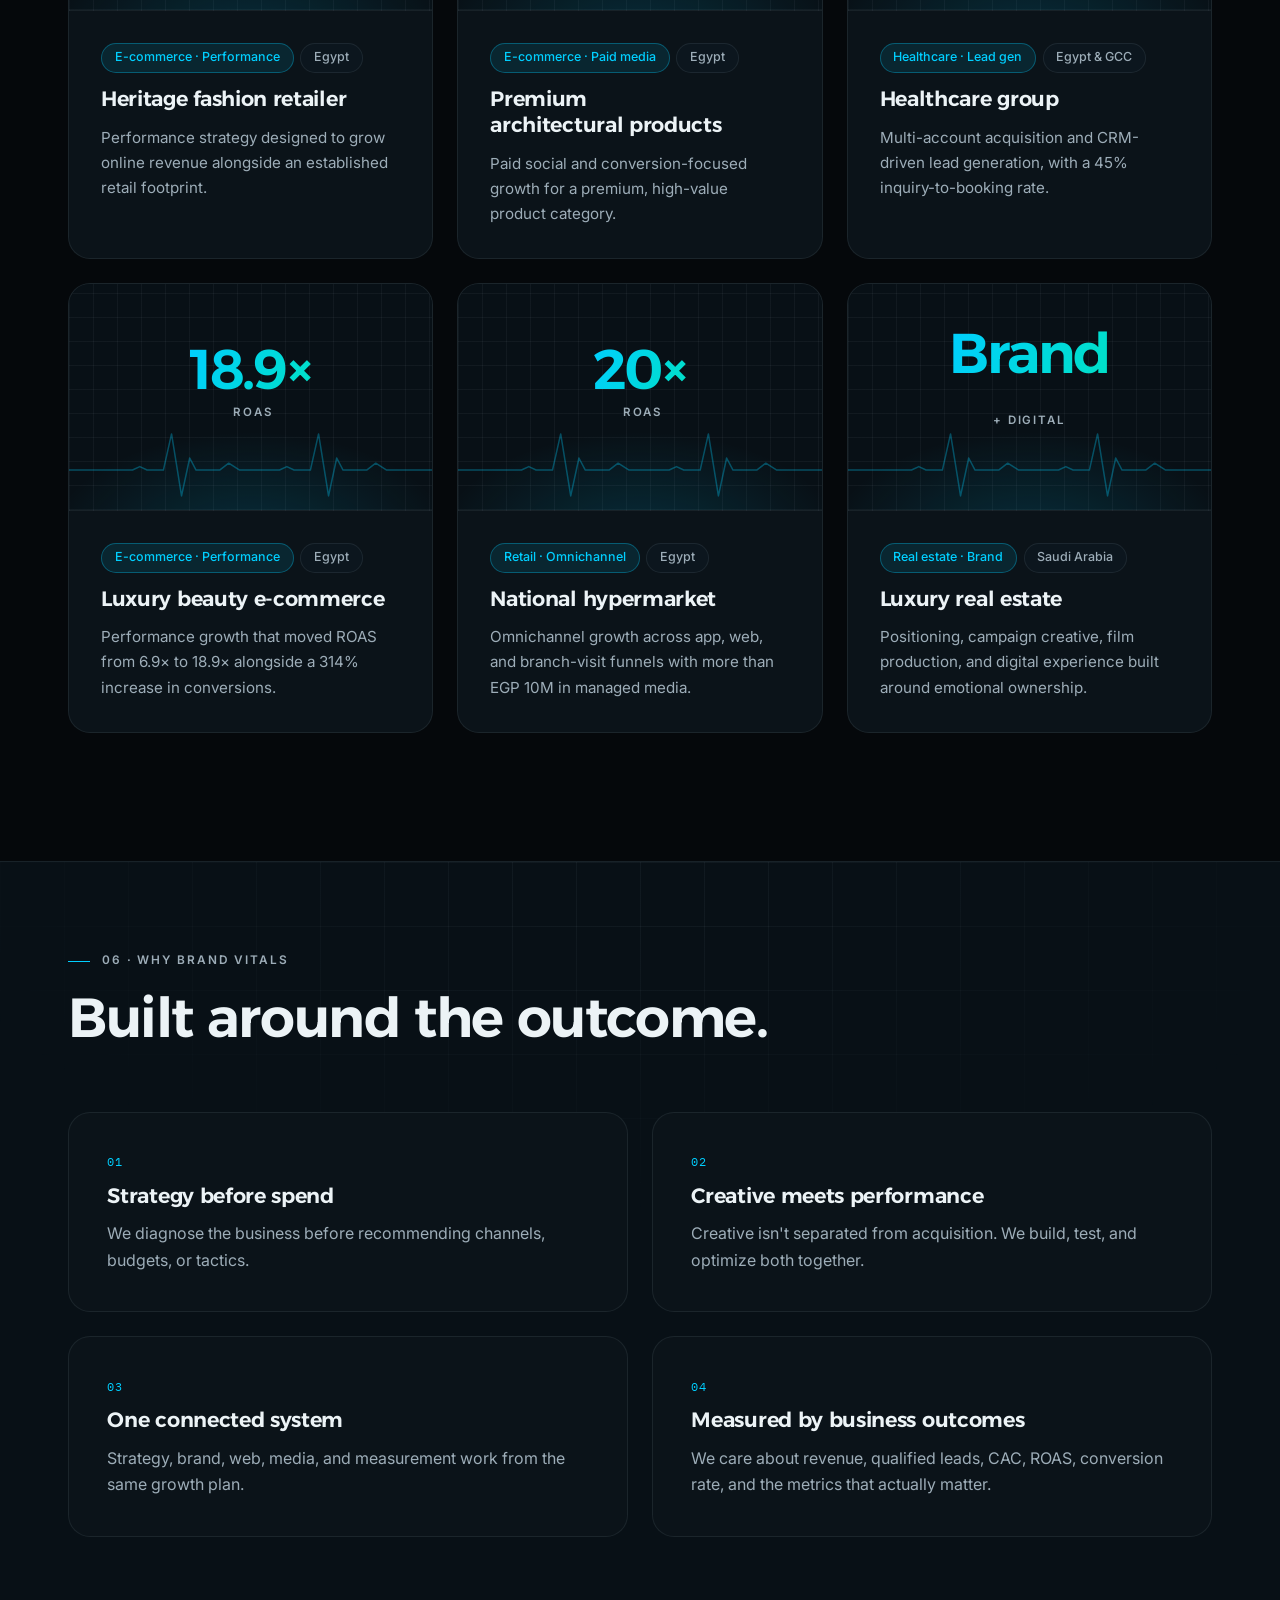
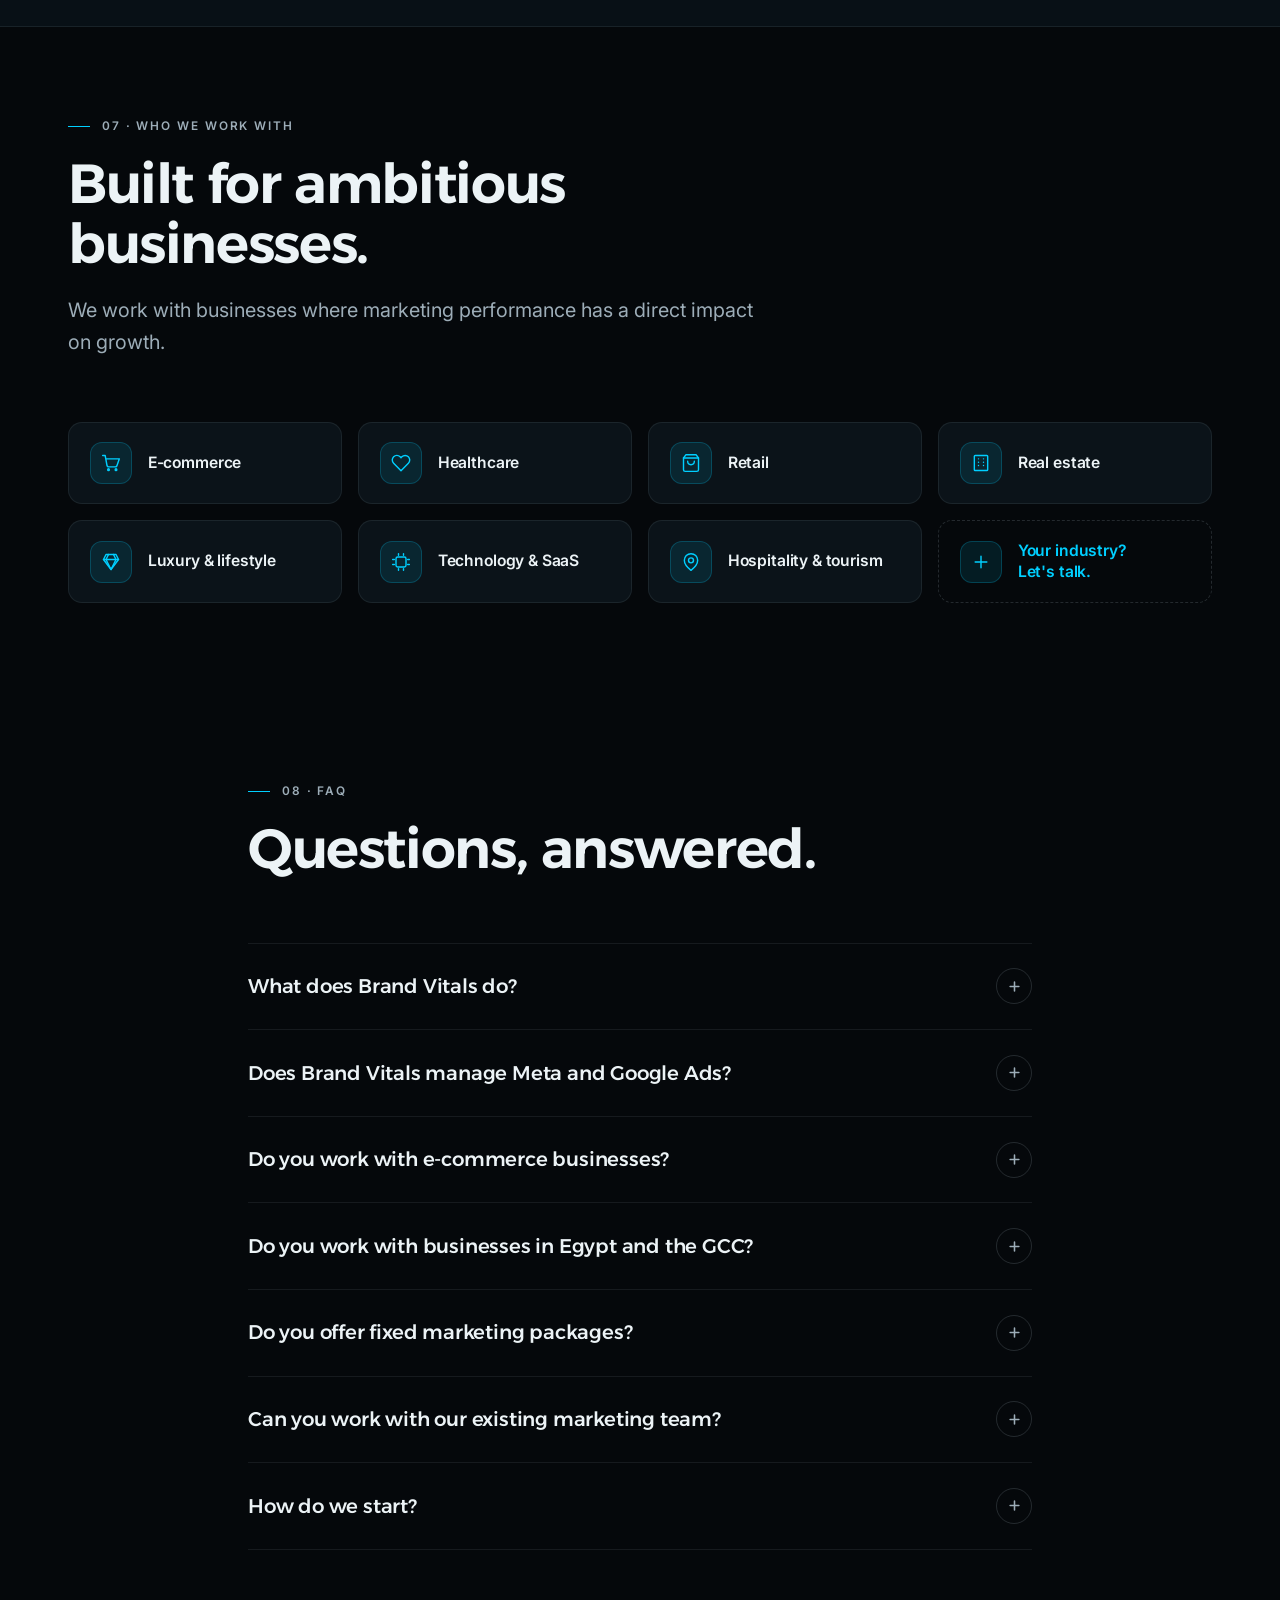
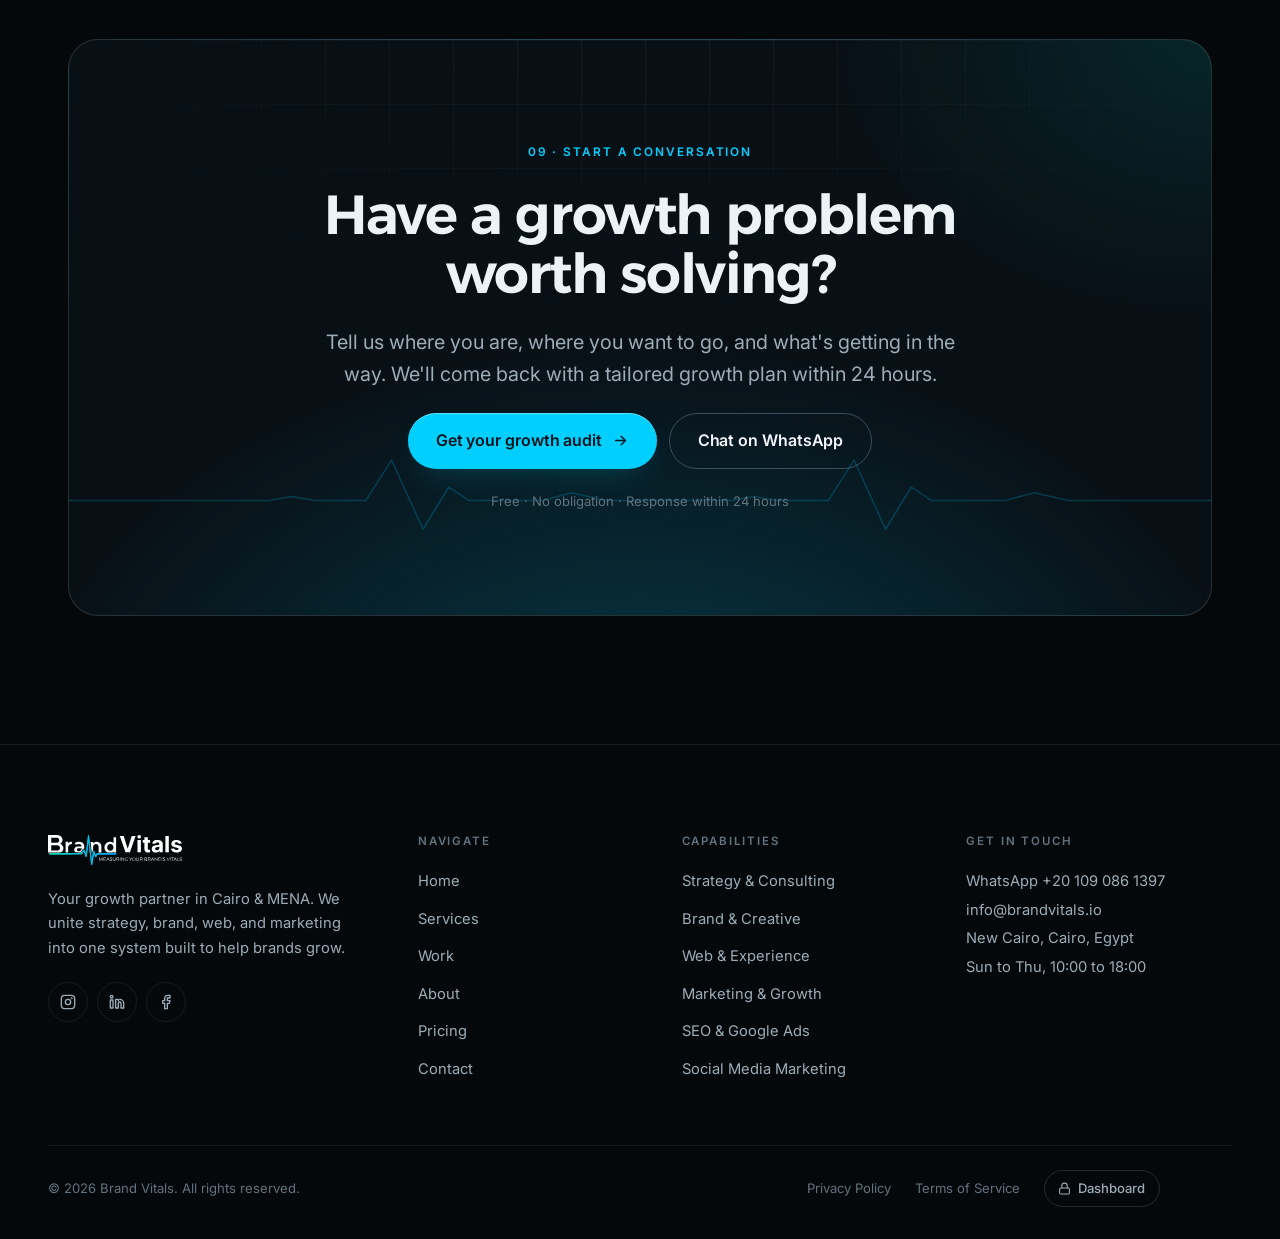
==== commit ea595795: "Make the footer Dashboard link a visible pill Lock icon + "Dashboard / لوحة التحكم" pill in the foot" ====
--- a/index.html
+++ b/index.html
@@ -582,7 +582,7 @@
         <div class="legal">
           <a href="privacy.html" data-en="Privacy Policy" data-ar="سياسة الخصوصية">Privacy Policy</a>
           <a href="privacy.html#terms" data-en="Terms of Service" data-ar="شروط الخدمة">Terms of Service</a>
-          <a href="dashboard.html" rel="nofollow" data-en="Dashboard" data-ar="لوحة التحكم">Dashboard</a>
+          <a class="footer__dash" href="dashboard.html" rel="nofollow"><svg viewBox="0 0 24 24" fill="none" stroke="currentColor" stroke-width="2" stroke-linecap="round" stroke-linejoin="round" aria-hidden="true"><rect x="3" y="11" width="18" height="11" rx="2"/><path d="M7 11V7a5 5 0 0 1 10 0v4"/></svg><span data-en="Dashboard" data-ar="لوحة التحكم">Dashboard</span></a>
         </div>
       </div>
     </div>
--- a/assets/css/main.css
+++ b/assets/css/main.css
@@ -876,9 +876,19 @@
 .footer__col a:hover { color: var(--text); }
 .footer address { font-size: 0.92rem; line-height: 1.95; color: var(--text-2); }
 .footer__bar { display: flex; flex-wrap: wrap; align-items: center; justify-content: space-between; gap: 1rem; padding-block: 1.5rem 2rem; border-top: 1px solid var(--line); font-size: 0.82rem; color: var(--text-3); }
-.legal { display: flex; gap: 1.5rem; }
+.legal { display: flex; flex-wrap: wrap; align-items: center; gap: 0.75rem 1.5rem; }
 .legal a { transition: color 0.25s; }
 .legal a:hover { color: var(--text); }
+/* Keep the bottom row clear of the floating back-to-top button */
+.footer__bar { padding-inline-end: 4.5rem; }
+.footer__dash {
+  display: inline-flex; align-items: center; gap: 0.45rem;
+  padding: 0.4rem 0.85rem; border-radius: var(--r-pill);
+  border: 1px solid var(--line-strong); color: var(--text-2); font-weight: 500;
+  transition: color 0.25s, border-color 0.25s, background-color 0.25s;
+}
+.footer__dash svg { width: 13px; height: 13px; }
+.legal .footer__dash:hover { color: var(--accent); border-color: color-mix(in srgb, var(--accent) 45%, transparent); background: var(--accent-soft); }
 
 /* --------------------------------------------------------------------------
    16. RESPONSIVE
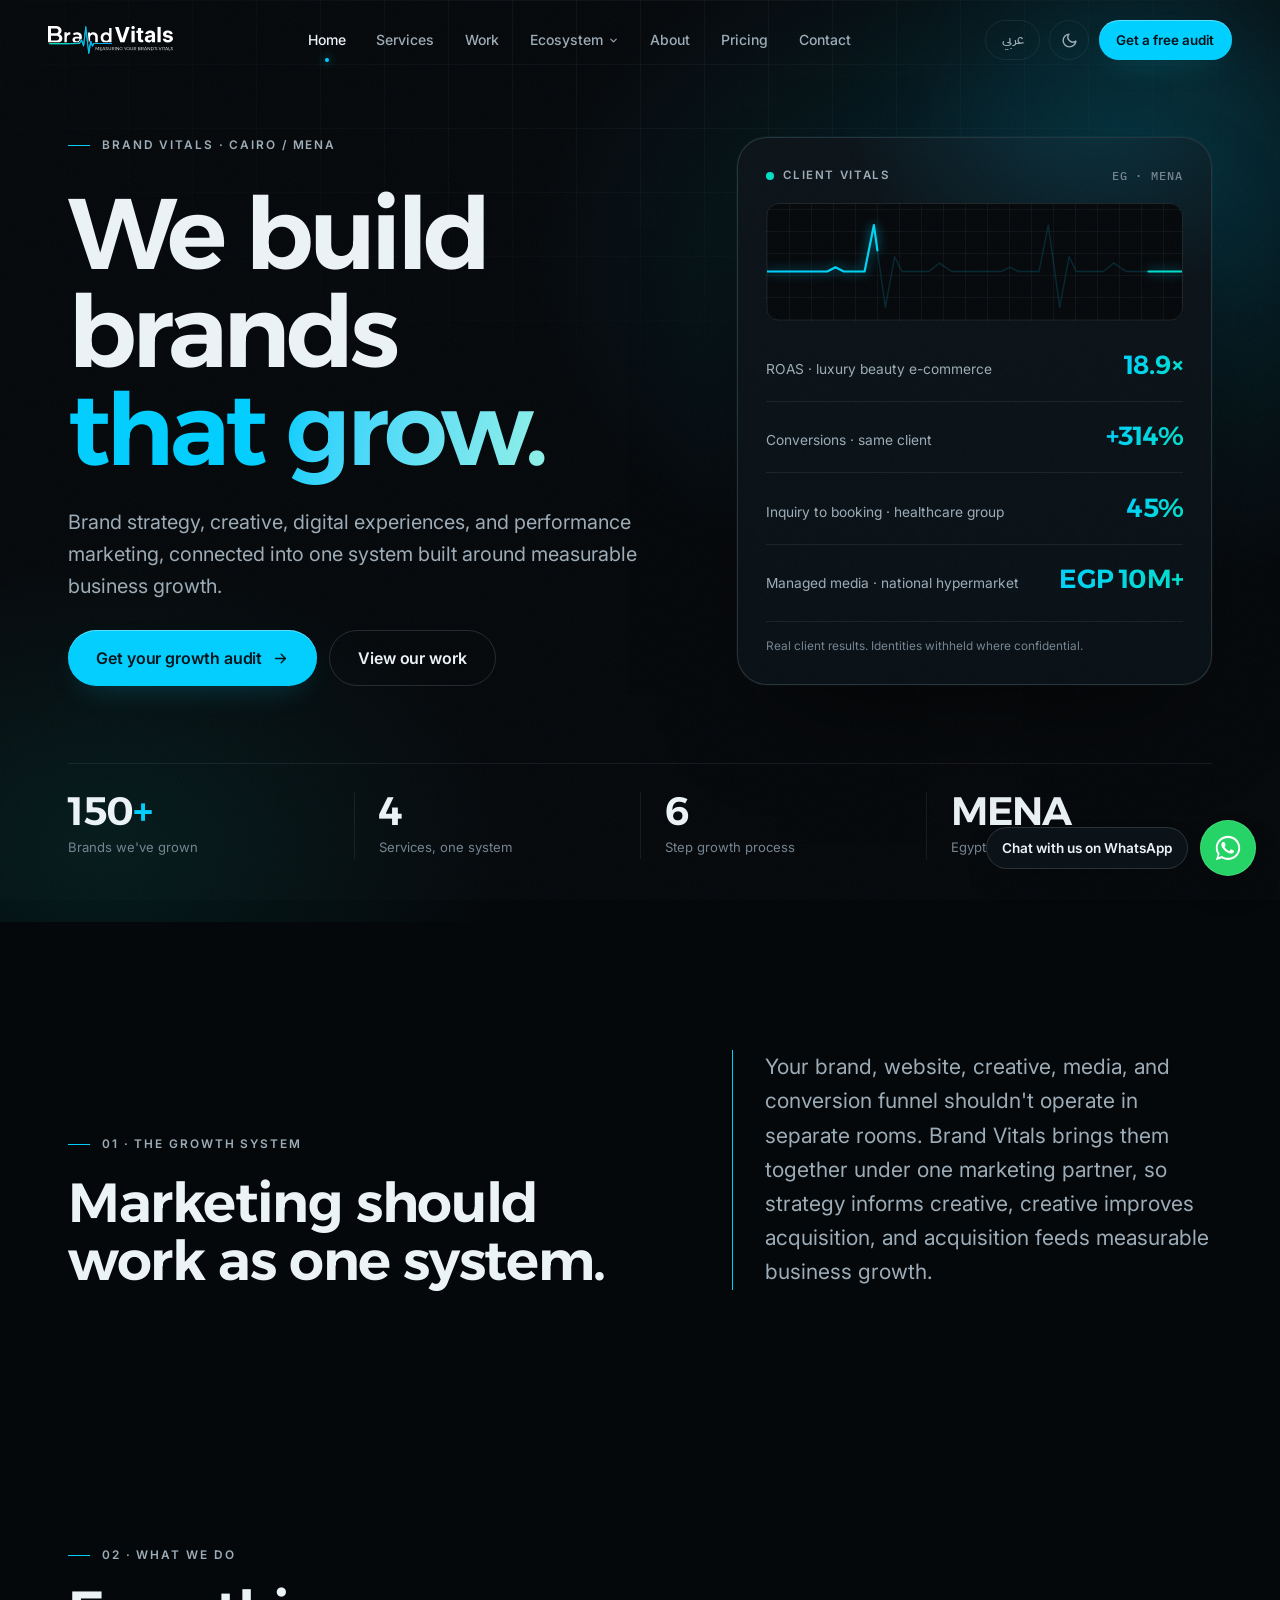
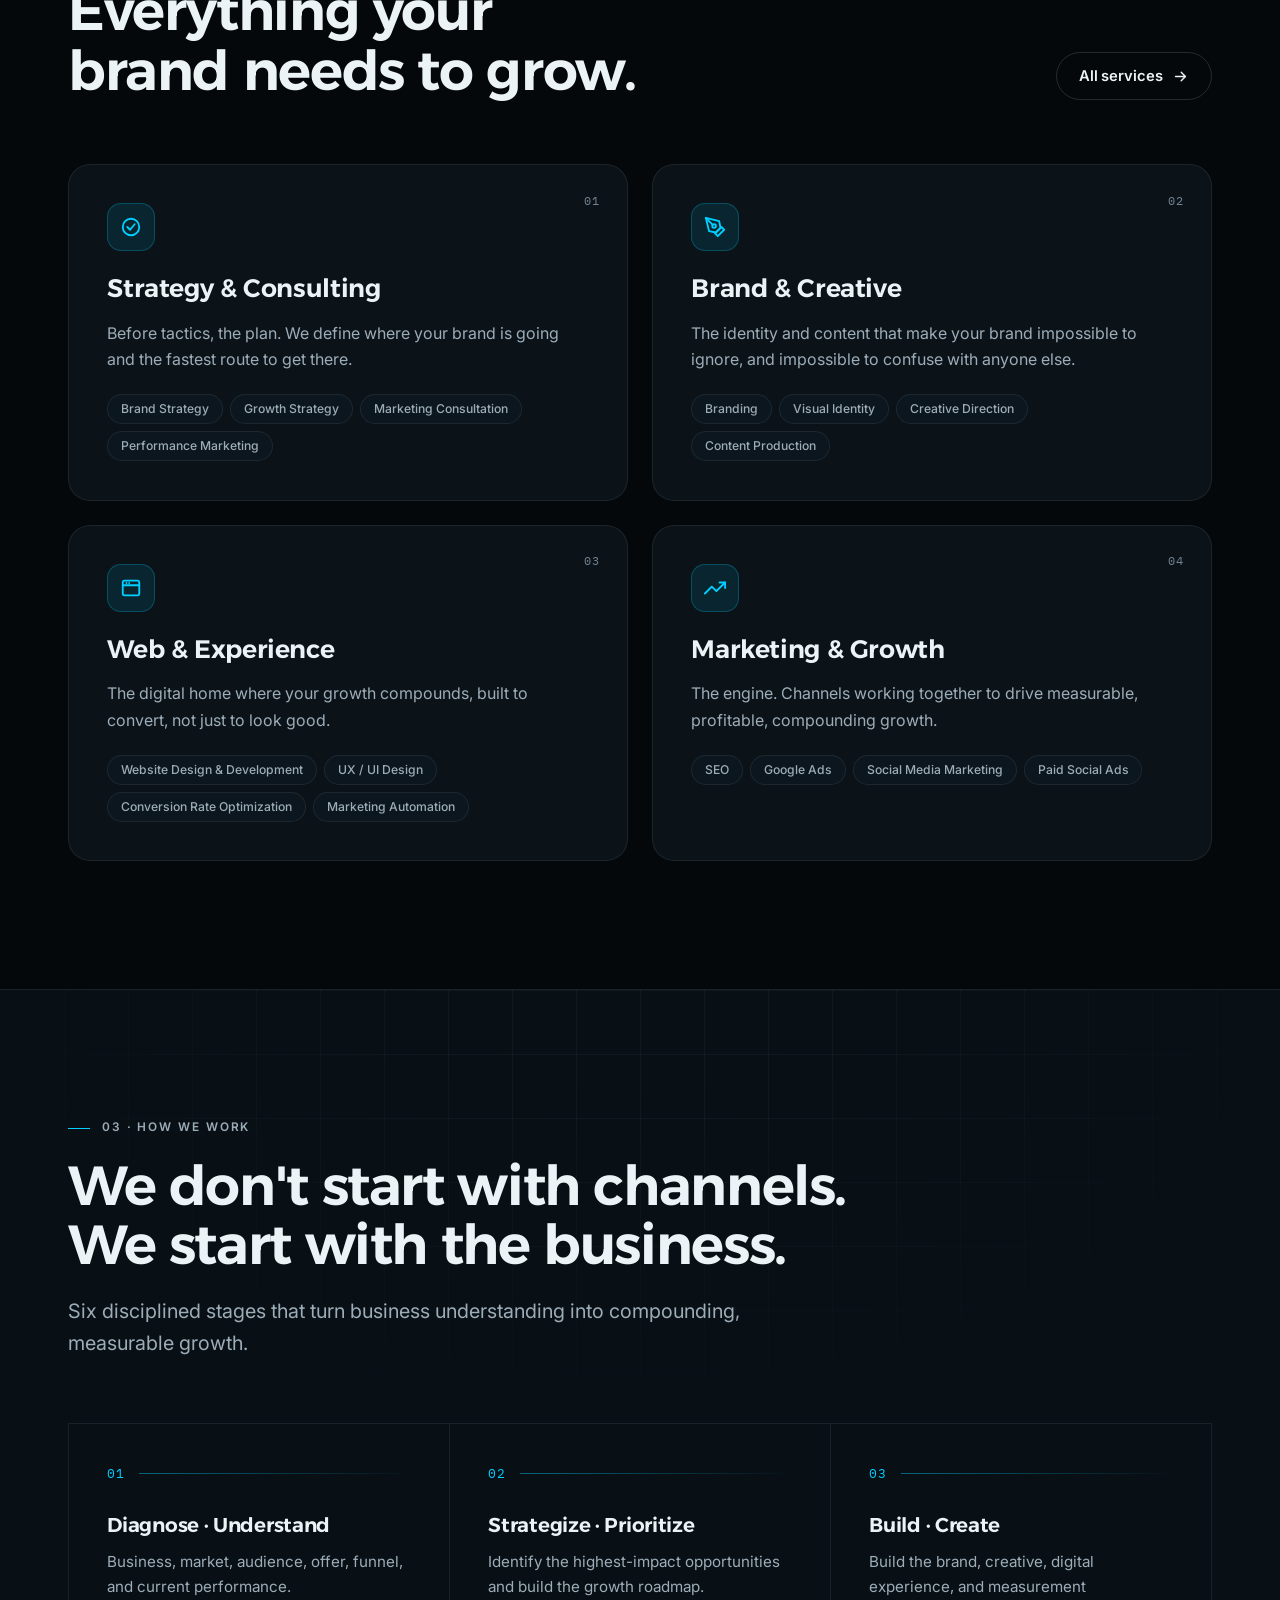
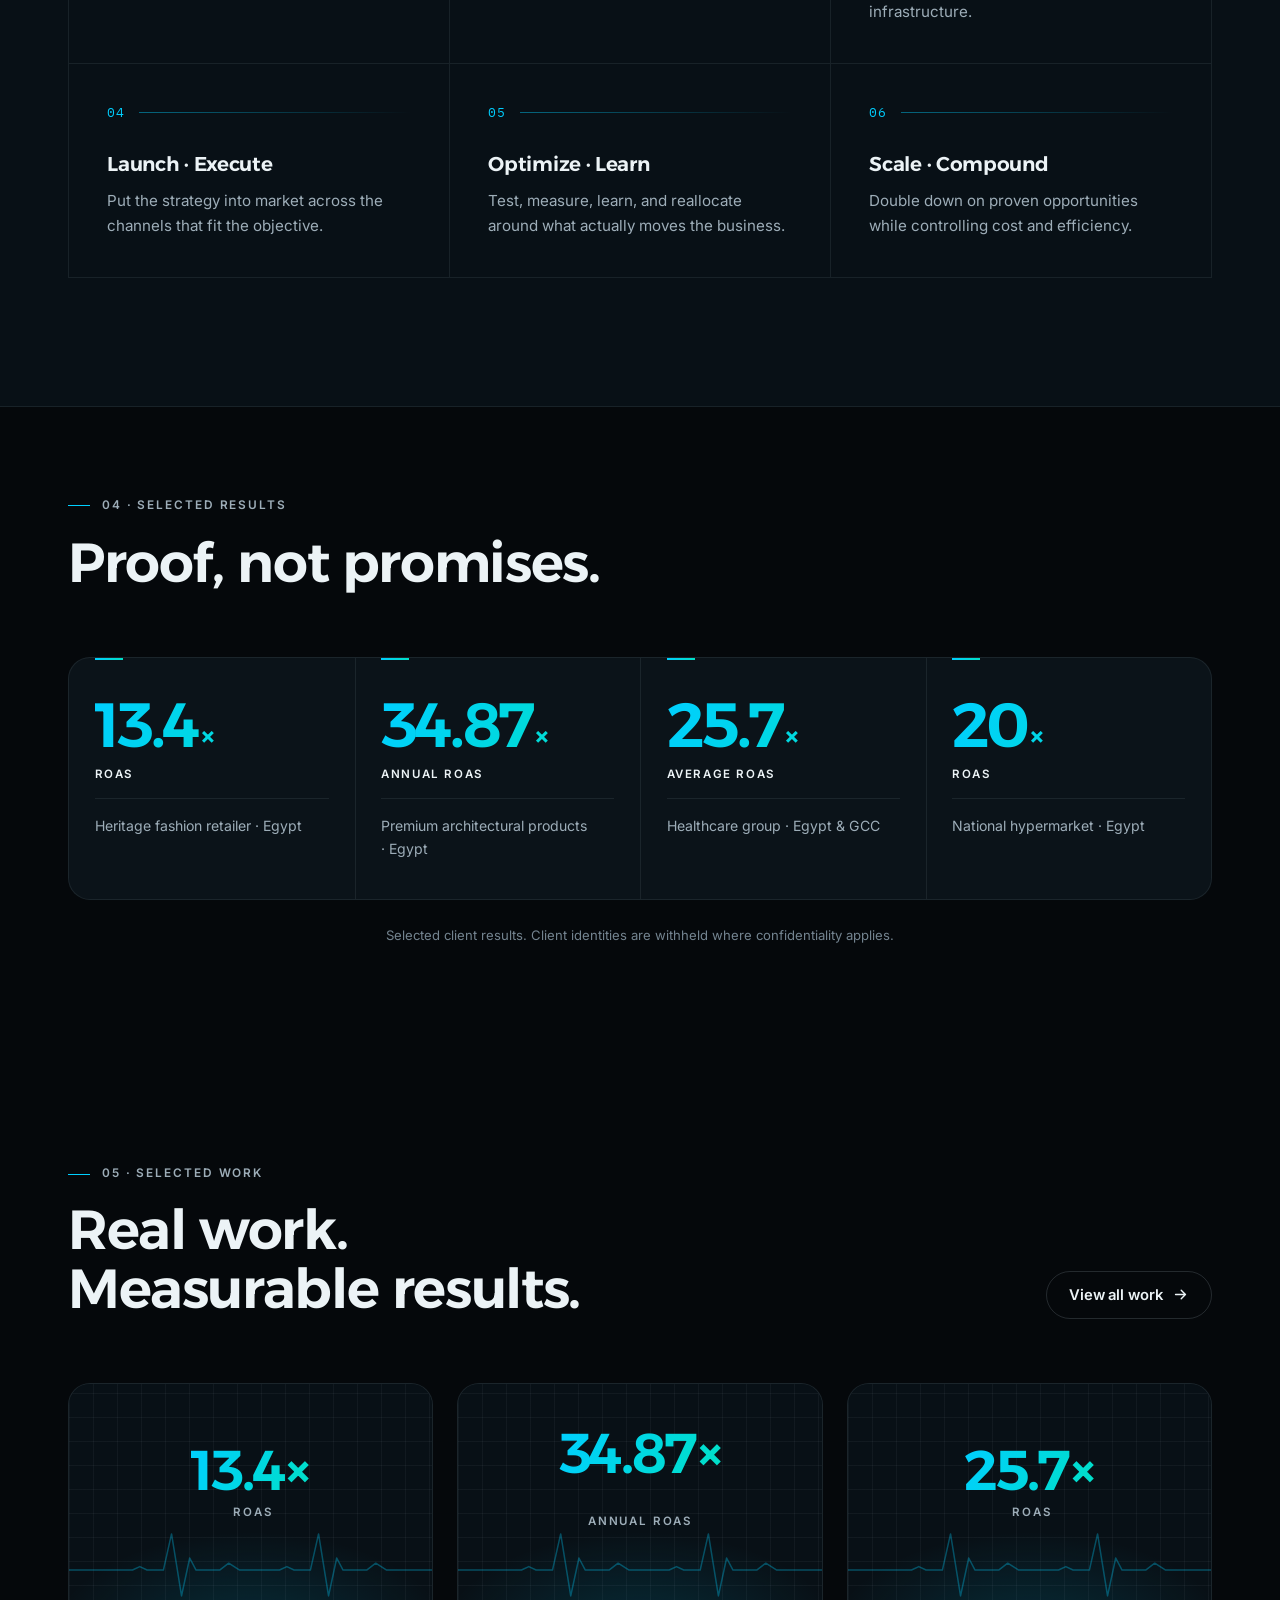
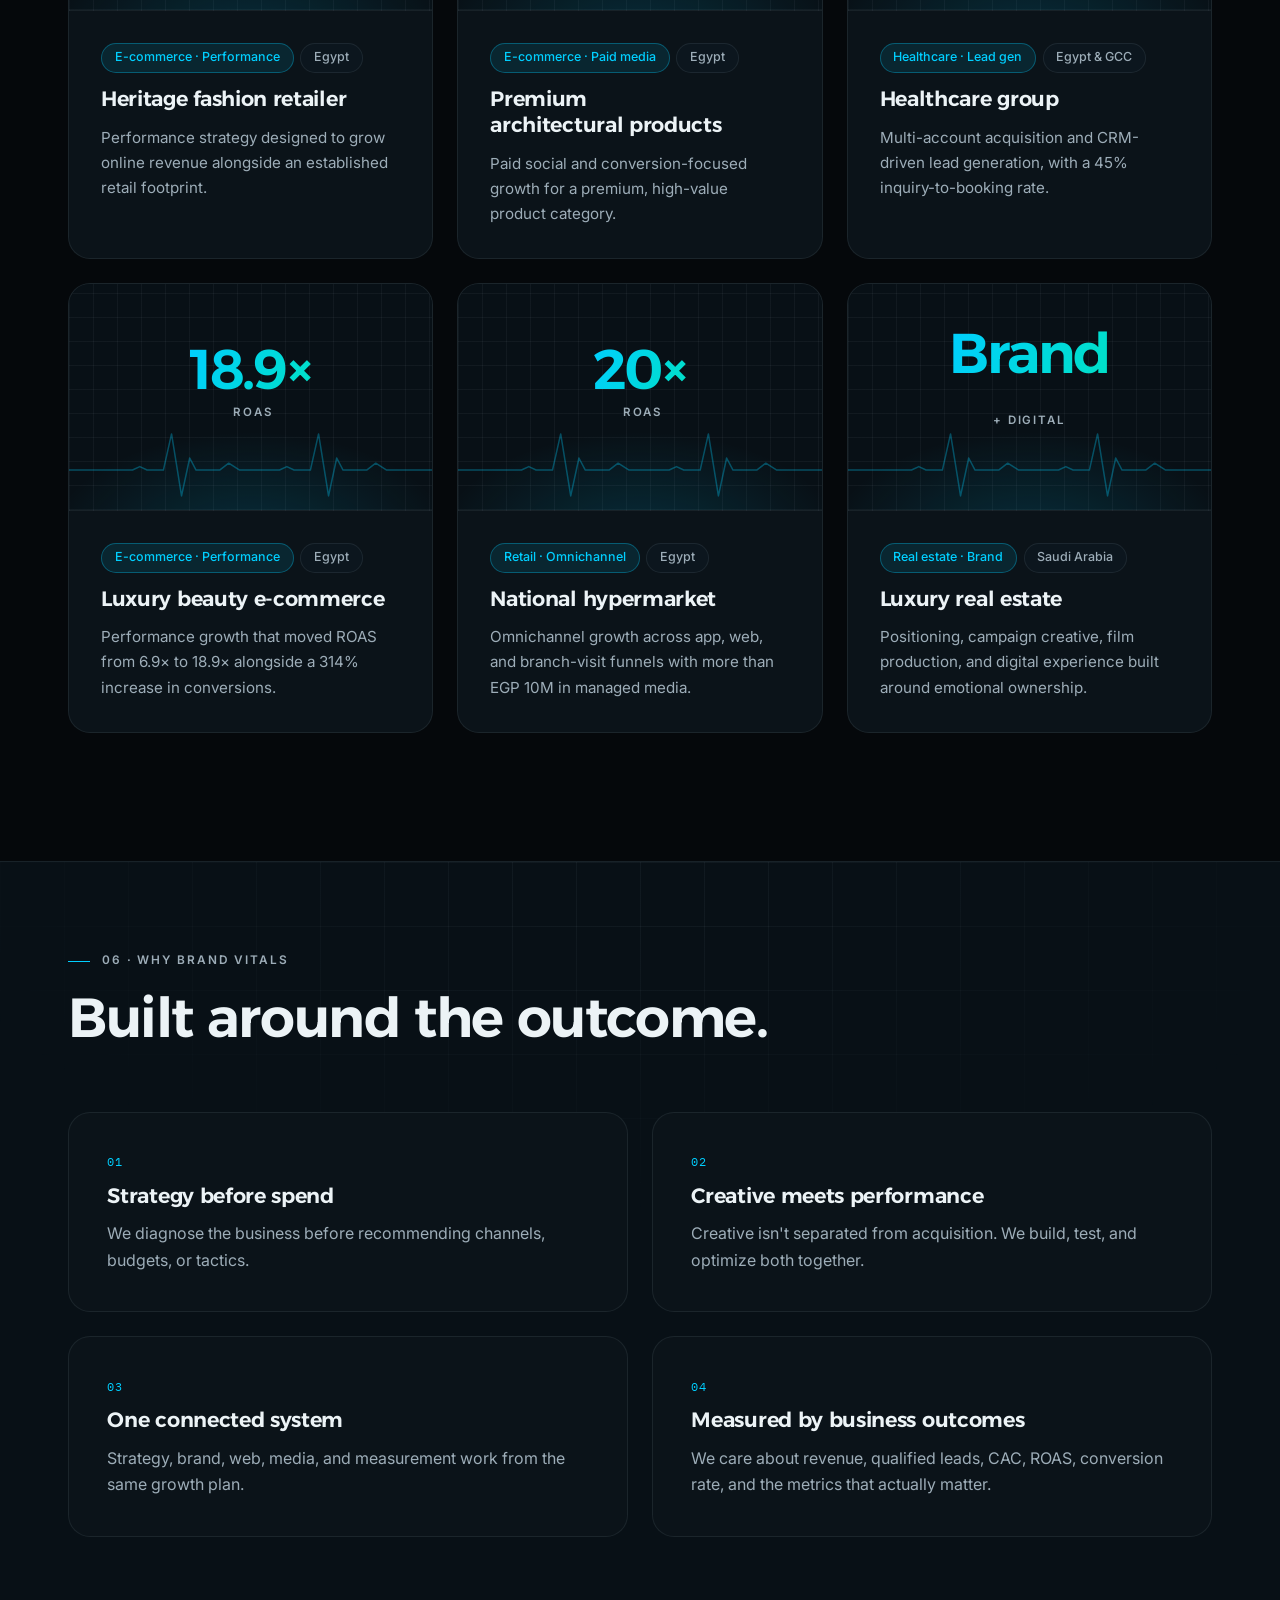
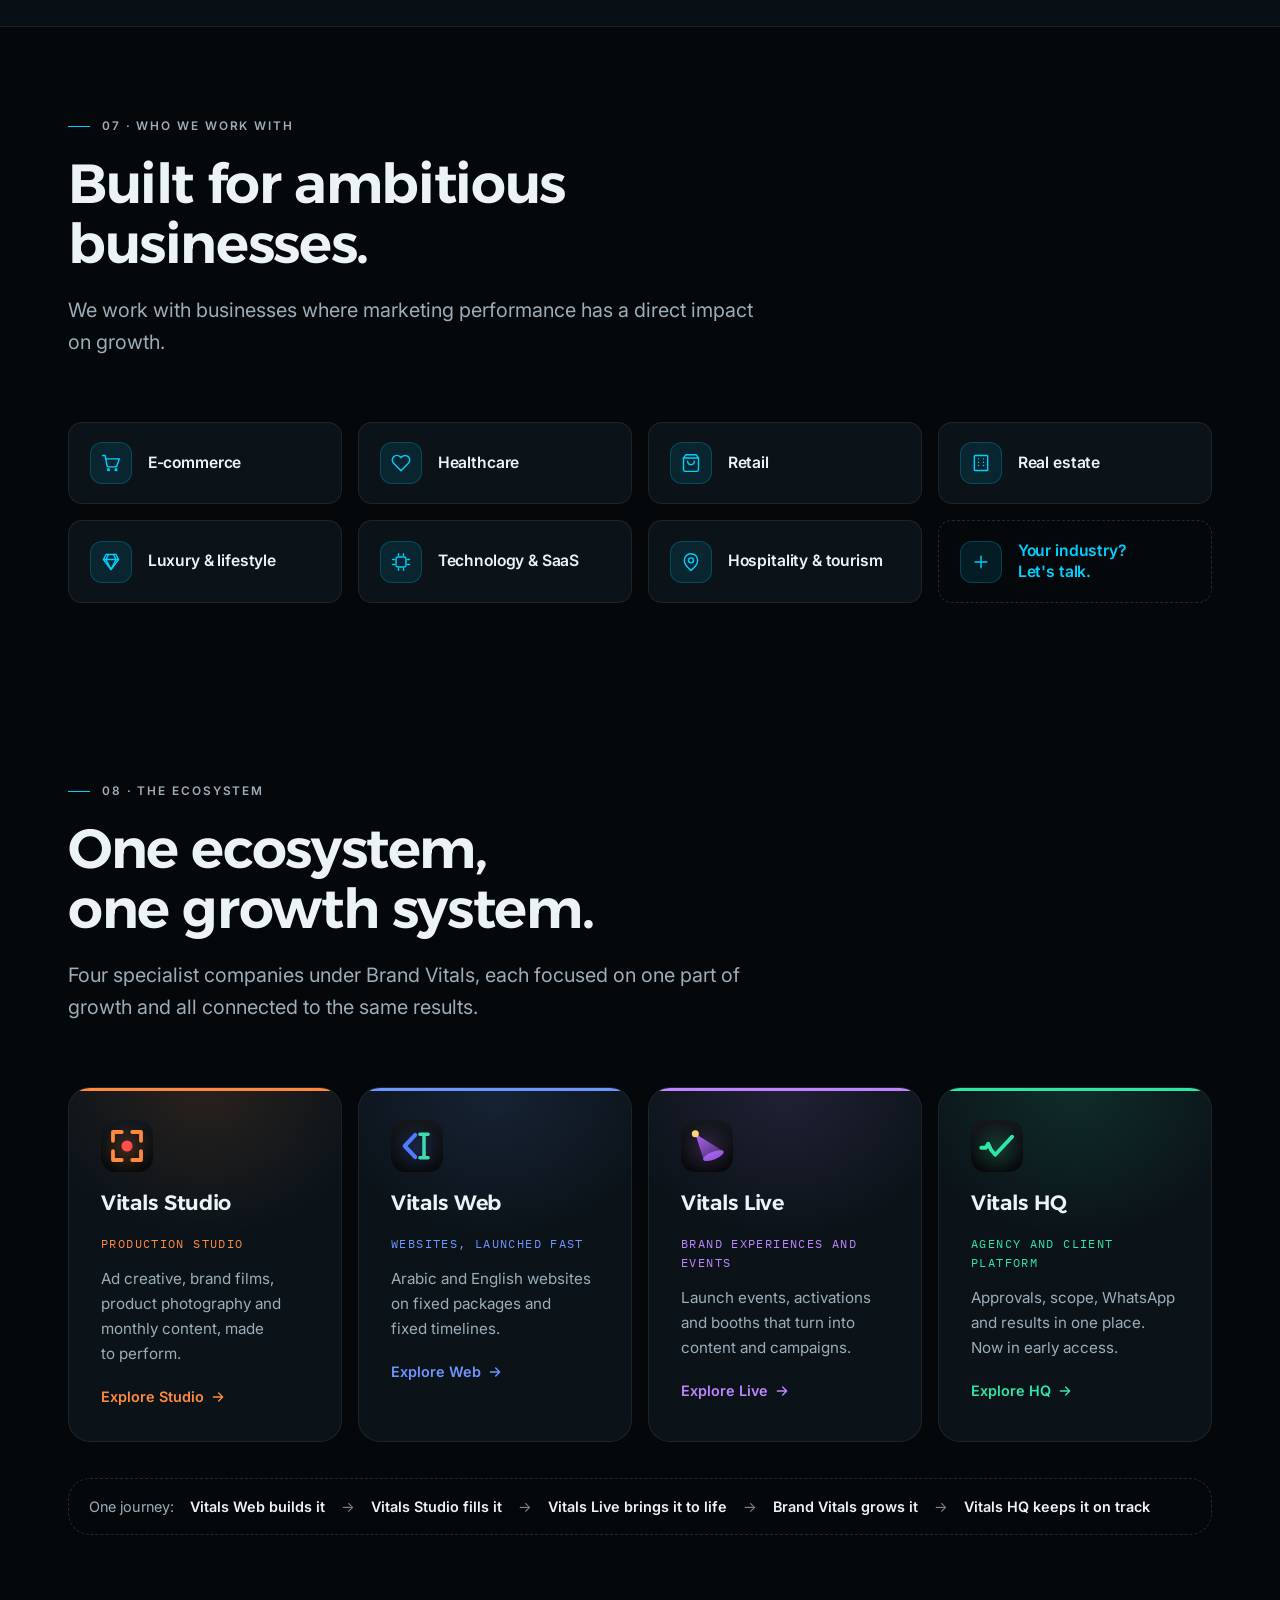
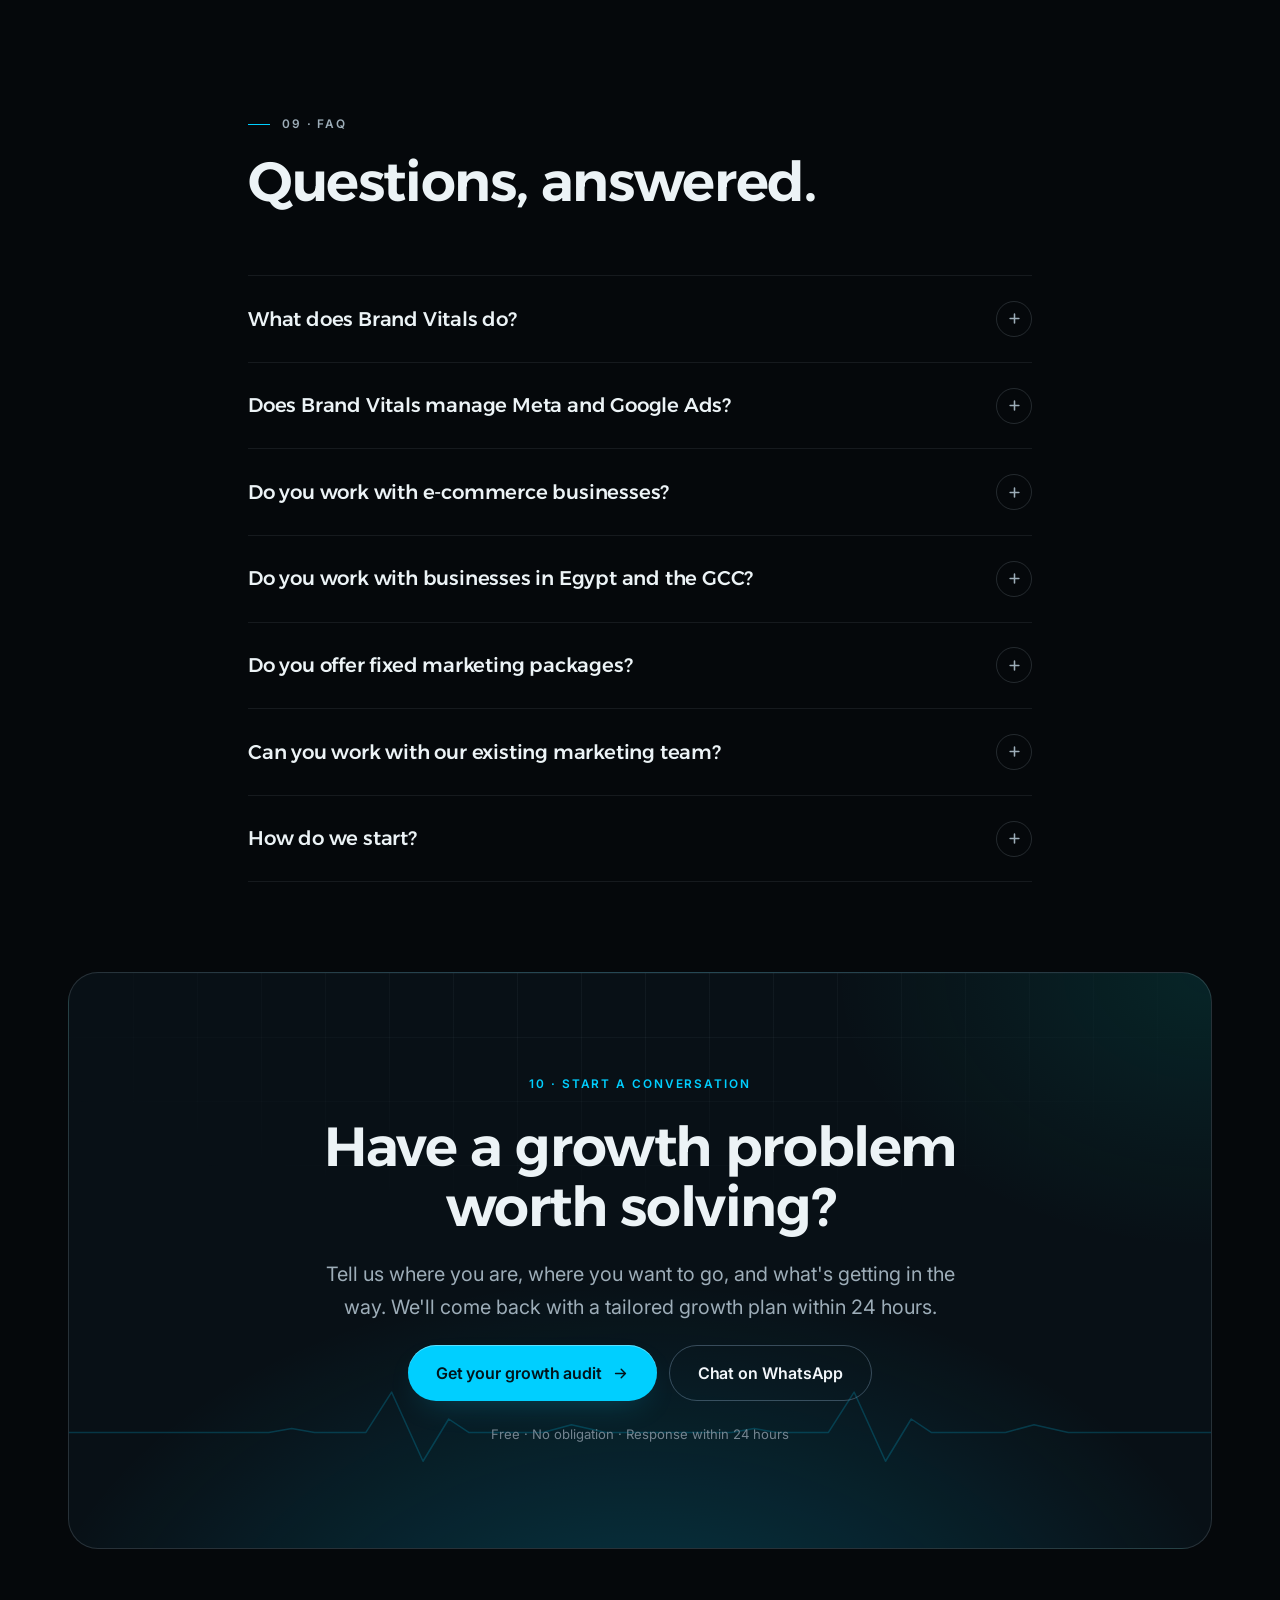
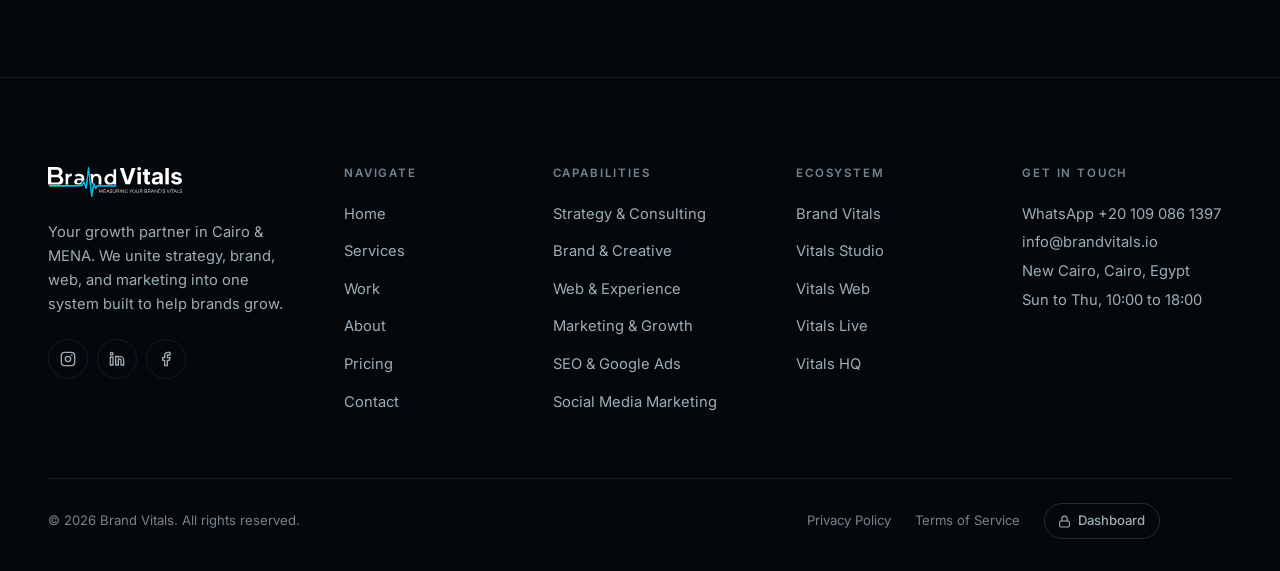
==== commit 83265485: "Add the Brand Vitals ecosystem: Vitals Studio, Web, Live and HQ - Four bilingual sub-brand pages, ea" ====
--- a/index.html
+++ b/index.html
@@ -23,7 +23,9 @@
   <meta name="twitter:title" content="Brand Vitals | We Build Brands That Grow">
   <meta name="twitter:description" content="Full-service marketing agency in Cairo. One connected growth system for Egypt & MENA.">
 
-  <link rel="icon" type="image/svg+xml" href="assets/img/favicon.png">
+  <link rel="icon" type="image/png" sizes="32x32" href="assets/img/favicon-32.png">
+  <link rel="icon" type="image/svg+xml" href="assets/img/favicon.svg">
+  <link rel="apple-touch-icon" href="assets/img/apple-touch-icon.png">
 
   <!-- Prevent theme/language flash -->
   <script>(function(){try{var t=localStorage.getItem("oso-theme")||"dark";document.documentElement.dataset.theme=t;var l=localStorage.getItem("oso-lang")||"en";document.documentElement.lang=l;document.documentElement.dir=l==="ar"?"rtl":"ltr";}catch(e){}})();</script>
@@ -89,22 +91,35 @@
 <body class="noise">
   <a class="skip-link" href="#main" data-en="Skip to content" data-ar="تخطّي إلى المحتوى">Skip to content</a>
 
-  <!-- Loader: Brand Vitals logo + animated ECG pulse -->
+  <!-- Loader: a full-screen vital-signs monitor. The pulse sweeps across,
+       flatlines into a bright line, and that line splits the screen open. -->
   <div class="loader" aria-hidden="true">
+    <div class="loader__lid loader__lid--top"></div>
+    <div class="loader__lid loader__lid--bottom"></div>
+    <svg class="loader__ecg loader__ecg--wide" viewBox="0 0 1200 240" preserveAspectRatio="none">
+      <defs>
+        <linearGradient id="loaderGrad" x1="0" y1="0" x2="1" y2="0">
+          <stop offset="0" style="stop-color:var(--accent)"/>
+          <stop offset="1" style="stop-color:var(--accent-2)"/>
+        </linearGradient>
+      </defs>
+      <path class="loader__ecg-track" pathLength="1000" d="M0 140 h40 q10 -14 20 0 h14 l8 10 l12 -78 l12 100 l9 -32 h18 q16 -26 32 0 h45 h40 q10 -14 20 0 h14 l8 10 l12 -78 l12 100 l9 -32 h18 q16 -26 32 0 h45 h40 q10 -14 20 0 h14 l8 10 l12 -78 l12 100 l9 -32 h18 q16 -26 32 0 h45 h40 q10 -14 20 0 h14 l8 10 l12 -78 l12 100 l9 -32 h18 q16 -26 32 0 h45 h30 l10 14 l16 -120 l16 196 l12 -90 h20 q18 -30 36 0 H1200"/>
+      <path class="loader__ecg-line" pathLength="1000" d="M0 140 h40 q10 -14 20 0 h14 l8 10 l12 -78 l12 100 l9 -32 h18 q16 -26 32 0 h45 h40 q10 -14 20 0 h14 l8 10 l12 -78 l12 100 l9 -32 h18 q16 -26 32 0 h45 h40 q10 -14 20 0 h14 l8 10 l12 -78 l12 100 l9 -32 h18 q16 -26 32 0 h45 h40 q10 -14 20 0 h14 l8 10 l12 -78 l12 100 l9 -32 h18 q16 -26 32 0 h45 h30 l10 14 l16 -120 l16 196 l12 -90 h20 q18 -30 36 0 H1200"/>
+      <path class="loader__ecg-head" pathLength="1000" d="M0 140 h40 q10 -14 20 0 h14 l8 10 l12 -78 l12 100 l9 -32 h18 q16 -26 32 0 h45 h40 q10 -14 20 0 h14 l8 10 l12 -78 l12 100 l9 -32 h18 q16 -26 32 0 h45 h40 q10 -14 20 0 h14 l8 10 l12 -78 l12 100 l9 -32 h18 q16 -26 32 0 h45 h40 q10 -14 20 0 h14 l8 10 l12 -78 l12 100 l9 -32 h18 q16 -26 32 0 h45 h30 l10 14 l16 -120 l16 196 l12 -90 h20 q18 -30 36 0 H1200"/>
+    </svg>
+    <svg class="loader__ecg loader__ecg--narrow" viewBox="0 0 600 240" preserveAspectRatio="none">
+      <path class="loader__ecg-track" pathLength="1000" d="M0 140 h40 q10 -14 20 0 h14 l8 10 l12 -78 l12 100 l9 -32 h18 q16 -26 32 0 h45 h40 q10 -14 20 0 h14 l8 10 l12 -78 l12 100 l9 -32 h18 q16 -26 32 0 h45 h30 l10 14 l16 -120 l16 196 l12 -90 h20 q18 -30 36 0 H600"/>
+      <path class="loader__ecg-line" pathLength="1000" d="M0 140 h40 q10 -14 20 0 h14 l8 10 l12 -78 l12 100 l9 -32 h18 q16 -26 32 0 h45 h40 q10 -14 20 0 h14 l8 10 l12 -78 l12 100 l9 -32 h18 q16 -26 32 0 h45 h30 l10 14 l16 -120 l16 196 l12 -90 h20 q18 -30 36 0 H600"/>
+      <path class="loader__ecg-head" pathLength="1000" d="M0 140 h40 q10 -14 20 0 h14 l8 10 l12 -78 l12 100 l9 -32 h18 q16 -26 32 0 h45 h40 q10 -14 20 0 h14 l8 10 l12 -78 l12 100 l9 -32 h18 q16 -26 32 0 h45 h30 l10 14 l16 -120 l16 196 l12 -90 h20 q18 -30 36 0 H600"/>
+    </svg>
     <div class="loader__brand">
-      <img class="loader__logo" src="assets/img/logo-light.svg" alt="Brand Vitals" width="240" height="54">
-      <svg class="loader__pulse" viewBox="0 0 240 30" fill="none" aria-hidden="true">
-        <defs>
-          <linearGradient id="loaderGrad" x1="0" y1="0" x2="1" y2="0">
-            <stop offset="0" style="stop-color:var(--accent)"/>
-            <stop offset="1" style="stop-color:var(--accent-2)"/>
-          </linearGradient>
-        </defs>
-        <path class="loader__pulse-track" d="M0 15 H146 l9 -11 l7 22 l8 -18 l6 7 H240"/>
-        <path class="loader__pulse-line" d="M0 15 H146 l9 -11 l7 22 l8 -18 l6 7 H240"/>
-      </svg>
-      <div class="loader__pct"><span>0</span><i>%</i></div>
+      <img class="loader__logo" src="assets/img/logo-light.svg" alt="Brand Vitals" width="440" height="77">
     </div>
+    <p class="loader__tag"><span data-en="Checking your brand's vitals" data-ar="بنفحص مؤشرات علامتك">Checking your brand's vitals</span></p>
+    <div class="loader__hud loader__hud--tl"><span class="loader__live"><i></i>Vital signs monitor</span></div>
+    <div class="loader__hud loader__hud--tr">Brand Vitals · Cairo</div>
+    <div class="loader__hud loader__hud--br"><span class="loader__num loader__pct"><b>0</b>%</span></div>
+    <div class="loader__flat"></div>
   </div>
 
   <div class="progress" aria-hidden="true"></div>
@@ -120,6 +135,17 @@
         <a class="nav__link" href="index.html" data-en="Home" data-ar="الرئيسية">Home</a>
         <a class="nav__link" href="solutions.html" data-en="Services" data-ar="الخدمات">Services</a>
         <a class="nav__link" href="work.html" data-en="Work" data-ar="أعمالنا">Work</a>
+        <div class="nav__item" data-eco>
+          <button class="nav__link nav__trigger" type="button" aria-expanded="false" aria-controls="ecoMenu"><span data-en="Ecosystem" data-ar="الكيانات">Ecosystem</span><svg viewBox="0 0 24 24" fill="none" stroke="currentColor" stroke-width="2.4" stroke-linecap="round" stroke-linejoin="round" aria-hidden="true"><path d="m6 9 6 6 6-6"/></svg></button>
+          <div class="eco-menu" id="ecoMenu">
+            <p class="eco-menu__head" data-en="The Brand Vitals ecosystem" data-ar="منظومة Brand Vitals">The Brand Vitals ecosystem</p>
+            <a class="eco-item" href="index.html"><img src="assets/img/favicon.svg" alt="" width="38" height="38"><span class="eco-item__txt"><span class="eco-item__name">Brand Vitals</span><span class="eco-item__d" data-en="Growth agency" data-ar="وكالة النمو">Growth agency</span></span></a>
+            <a class="eco-item" href="studio.html"><img src="assets/img/brands/studio-mark.svg" alt="" width="38" height="38"><span class="eco-item__txt"><span class="eco-item__name">Vitals Studio</span><span class="eco-item__d" data-en="Production studio" data-ar="ستوديو إنتاج">Production studio</span></span></a>
+            <a class="eco-item" href="web.html"><img src="assets/img/brands/web-mark.svg" alt="" width="38" height="38"><span class="eco-item__txt"><span class="eco-item__name">Vitals Web</span><span class="eco-item__d" data-en="Websites, launched fast" data-ar="مواقع تنطلق بسرعة">Websites, launched fast</span></span></a>
+            <a class="eco-item" href="live.html"><img src="assets/img/brands/live-mark.svg" alt="" width="38" height="38"><span class="eco-item__txt"><span class="eco-item__name">Vitals Live</span><span class="eco-item__d" data-en="Brand experiences and events" data-ar="تجارب البراند والفعاليات">Brand experiences and events</span></span></a>
+            <a class="eco-item" href="hq.html"><img src="assets/img/brands/hq-mark.svg" alt="" width="38" height="38"><span class="eco-item__txt"><span class="eco-item__name">Vitals HQ <em class="eco-badge" data-en="Early access" data-ar="وصول مبكر">Early access</em></span><span class="eco-item__d" data-en="Agency and client platform" data-ar="منصة الوكالة والعميل">Agency and client platform</span></span></a>
+          </div>
+        </div>
         <a class="nav__link" href="about.html" data-en="About" data-ar="من نحن">About</a>
         <a class="nav__link" href="products.html" data-en="Pricing" data-ar="الأسعار">Pricing</a>
         <a class="nav__link" href="contact.html" data-en="Contact" data-ar="تواصل">Contact</a>
@@ -143,9 +169,19 @@
     <a class="drawer__link" href="index.html"><span class="mono">01</span><span data-en="Home" data-ar="الرئيسية">Home</span></a>
     <a class="drawer__link" href="solutions.html"><span class="mono">02</span><span data-en="Services" data-ar="الخدمات">Services</span></a>
     <a class="drawer__link" href="work.html"><span class="mono">03</span><span data-en="Work" data-ar="أعمالنا">Work</span></a>
-    <a class="drawer__link" href="about.html"><span class="mono">04</span><span data-en="About" data-ar="من نحن">About</span></a>
-    <a class="drawer__link" href="products.html"><span class="mono">05</span><span data-en="Pricing" data-ar="الأسعار">Pricing</span></a>
-    <a class="drawer__link" href="contact.html"><span class="mono">06</span><span data-en="Contact" data-ar="تواصل">Contact</span></a>
+    <div class="drawer__group">
+      <button class="drawer__link drawer__toggle" type="button" aria-expanded="false" aria-controls="drawerEco"><span class="mono">04</span><span data-en="Ecosystem" data-ar="الكيانات">Ecosystem</span><svg viewBox="0 0 24 24" fill="none" stroke="currentColor" stroke-width="2.4" stroke-linecap="round" stroke-linejoin="round" aria-hidden="true"><path d="m6 9 6 6 6-6"/></svg></button>
+      <div class="drawer__sub" id="drawerEco" hidden>
+        <a class="eco-item" href="index.html"><img src="assets/img/favicon.svg" alt="" width="38" height="38"><span class="eco-item__txt"><span class="eco-item__name">Brand Vitals</span><span class="eco-item__d" data-en="Growth agency" data-ar="وكالة النمو">Growth agency</span></span></a>
+        <a class="eco-item" href="studio.html"><img src="assets/img/brands/studio-mark.svg" alt="" width="38" height="38"><span class="eco-item__txt"><span class="eco-item__name">Vitals Studio</span><span class="eco-item__d" data-en="Production studio" data-ar="ستوديو إنتاج">Production studio</span></span></a>
+        <a class="eco-item" href="web.html"><img src="assets/img/brands/web-mark.svg" alt="" width="38" height="38"><span class="eco-item__txt"><span class="eco-item__name">Vitals Web</span><span class="eco-item__d" data-en="Websites, launched fast" data-ar="مواقع تنطلق بسرعة">Websites, launched fast</span></span></a>
+        <a class="eco-item" href="live.html"><img src="assets/img/brands/live-mark.svg" alt="" width="38" height="38"><span class="eco-item__txt"><span class="eco-item__name">Vitals Live</span><span class="eco-item__d" data-en="Brand experiences and events" data-ar="تجارب البراند والفعاليات">Brand experiences and events</span></span></a>
+        <a class="eco-item" href="hq.html"><img src="assets/img/brands/hq-mark.svg" alt="" width="38" height="38"><span class="eco-item__txt"><span class="eco-item__name">Vitals HQ <em class="eco-badge" data-en="Early access" data-ar="وصول مبكر">Early access</em></span><span class="eco-item__d" data-en="Agency and client platform" data-ar="منصة الوكالة والعميل">Agency and client platform</span></span></a>
+      </div>
+    </div>
+    <a class="drawer__link" href="about.html"><span class="mono">05</span><span data-en="About" data-ar="من نحن">About</span></a>
+    <a class="drawer__link" href="products.html"><span class="mono">06</span><span data-en="Pricing" data-ar="الأسعار">Pricing</span></a>
+    <a class="drawer__link" href="contact.html"><span class="mono">07</span><span data-en="Contact" data-ar="تواصل">Contact</span></a>
     <div class="drawer__foot"><a class="btn btn--primary" href="contact.html" data-consult><span data-en="Get a free audit" data-ar="احصل على تدقيق مجاني">Get a free audit</span></a></div>
   </nav>
 
@@ -475,11 +511,55 @@
       </div>
     </section>
 
+    <!-- ============ ECOSYSTEM ============ -->
+    <section class="section section--tight" id="ecosystem">
+      <div class="container">
+        <div class="section-head" data-reveal>
+          <p class="eyebrow" data-en="08 · The ecosystem" data-ar="08 · المنظومة">08 · The ecosystem</p>
+          <h2 data-en="One ecosystem, one growth system." data-ar="منظومة واحدة، نظام نمو واحد.">One ecosystem, one growth system.</h2>
+          <p class="lead" data-en="Four specialist companies under Brand Vitals, each focused on one part of growth and all connected to the same results." data-ar="أربع شركات متخصصة تحت مظلة Brand Vitals، كل منها يركّز على جزء من النمو، وكلها مرتبطة بالنتائج نفسها.">Four specialist companies under Brand Vitals, each focused on one part of growth and all connected to the same results.</p>
+        </div>
+        <div class="eco-grid">
+          <a class="card eco-card" data-eco="studio" href="studio.html" data-reveal style="--rd:0.00s">
+            <img src="assets/img/brands/studio-mark.svg" alt="" width="52" height="52">
+            <span class="eco-card__name">Vitals Studio</span>
+            <span class="eco-card__d" data-en="Production studio" data-ar="ستوديو إنتاج">Production studio</span>
+            <p data-en="Ad creative, brand films, product photography and monthly content, made to perform." data-ar="إعلانات وأفلام للعلامة وتصوير منتجات ومحتوى شهري، مصنوع ليحقق نتائج.">Ad creative, brand films, product photography and monthly content, made to perform.</p>
+            <span class="eco-card__go"><span data-en="Explore Studio" data-ar="اكتشف Studio">Explore Studio</span><svg viewBox="0 0 24 24" fill="none" stroke="currentColor" stroke-width="2" stroke-linecap="round" stroke-linejoin="round" aria-hidden="true"><path d="M5 12h14M13 6l6 6-6 6"/></svg></span>
+          </a>
+          <a class="card eco-card" data-eco="web" href="web.html" data-reveal style="--rd:0.06s">
+            <img src="assets/img/brands/web-mark.svg" alt="" width="52" height="52">
+            <span class="eco-card__name">Vitals Web</span>
+            <span class="eco-card__d" data-en="Websites, launched fast" data-ar="مواقع تنطلق بسرعة">Websites, launched fast</span>
+            <p data-en="Arabic and English websites on fixed packages and fixed timelines." data-ar="مواقع بالعربية والإنجليزية بباقات ثابتة ومواعيد ثابتة.">Arabic and English websites on fixed packages and fixed timelines.</p>
+            <span class="eco-card__go"><span data-en="Explore Web" data-ar="اكتشف Web">Explore Web</span><svg viewBox="0 0 24 24" fill="none" stroke="currentColor" stroke-width="2" stroke-linecap="round" stroke-linejoin="round" aria-hidden="true"><path d="M5 12h14M13 6l6 6-6 6"/></svg></span>
+          </a>
+          <a class="card eco-card" data-eco="live" href="live.html" data-reveal style="--rd:0.12s">
+            <img src="assets/img/brands/live-mark.svg" alt="" width="52" height="52">
+            <span class="eco-card__name">Vitals Live</span>
+            <span class="eco-card__d" data-en="Brand experiences and events" data-ar="تجارب العلامة والفعاليات">Brand experiences and events</span>
+            <p data-en="Launch events, activations and booths that turn into content and campaigns." data-ar="فعاليات إطلاق وتفعيلات وأجنحة تتحول إلى محتوى وحملات.">Launch events, activations and booths that turn into content and campaigns.</p>
+            <span class="eco-card__go"><span data-en="Explore Live" data-ar="اكتشف Live">Explore Live</span><svg viewBox="0 0 24 24" fill="none" stroke="currentColor" stroke-width="2" stroke-linecap="round" stroke-linejoin="round" aria-hidden="true"><path d="M5 12h14M13 6l6 6-6 6"/></svg></span>
+          </a>
+          <a class="card eco-card" data-eco="hq" href="hq.html" data-reveal style="--rd:0.18s">
+            <img src="assets/img/brands/hq-mark.svg" alt="" width="52" height="52">
+            <span class="eco-card__name">Vitals HQ</span>
+            <span class="eco-card__d" data-en="Agency and client platform" data-ar="منصة الوكالة والعميل">Agency and client platform</span>
+            <p data-en="Approvals, scope, WhatsApp and results in one place. Now in early access." data-ar="الموافقات والنطاق وواتساب والنتائج في مكان واحد. متاحة الآن كوصول مبكر.">Approvals, scope, WhatsApp and results in one place. Now in early access.</p>
+            <span class="eco-card__go"><span data-en="Explore HQ" data-ar="اكتشف HQ">Explore HQ</span><svg viewBox="0 0 24 24" fill="none" stroke="currentColor" stroke-width="2" stroke-linecap="round" stroke-linejoin="round" aria-hidden="true"><path d="M5 12h14M13 6l6 6-6 6"/></svg></span>
+          </a>
+        </div>
+        <div class="eco-journey" data-reveal>
+          <span data-en="One journey:" data-ar="رحلة واحدة:">One journey:</span> <b data-en="Vitals Web builds it" data-ar="Vitals Web تبني">Vitals Web builds it</b><span class="arr" aria-hidden="true">→</span><b data-en="Vitals Studio fills it" data-ar="Vitals Studio تملأ بالمحتوى">Vitals Studio fills it</b><span class="arr" aria-hidden="true">→</span><b data-en="Vitals Live brings it to life" data-ar="Vitals Live تُحييها على الأرض">Vitals Live brings it to life</b><span class="arr" aria-hidden="true">→</span><b data-en="Brand Vitals grows it" data-ar="Brand Vitals تنمّيها">Brand Vitals grows it</b><span class="arr" aria-hidden="true">→</span><b data-en="Vitals HQ keeps it on track" data-ar="Vitals HQ تُبقيها على المسار">Vitals HQ keeps it on track</b>
+        </div>
+      </div>
+    </section>
+
     <!-- ============ FAQ ============ -->
     <section class="section section--tight">
       <div class="container" style="max-width:880px">
         <div class="section-head" data-reveal>
-          <p class="eyebrow" data-en="08 · FAQ" data-ar="08 · الأسئلة الشائعة">08 · FAQ</p>
+          <p class="eyebrow" data-en="09 · FAQ" data-ar="09 · الأسئلة الشائعة">09 · FAQ</p>
           <h2 data-en="Questions, answered." data-ar="أسئلة، بإجابات.">Questions, answered.</h2>
         </div>
         <div class="acc" data-reveal>
@@ -519,7 +599,7 @@
     <section class="section cta-band section--flush-top">
       <div class="container">
         <div class="cta-band__card grid-field" data-reveal>
-          <p class="eyebrow eyebrow--bare" style="color:var(--accent)" data-en="09 · Start a conversation" data-ar="09 · ابدأ محادثة">09 · Start a conversation</p>
+          <p class="eyebrow eyebrow--bare" style="color:var(--accent)" data-en="10 · Start a conversation" data-ar="10 · ابدأ محادثة">10 · Start a conversation</p>
           <h2 data-en="Have a growth problem worth solving?" data-ar="عندك تحدّي نموٍّ يستحقّ الحل؟">Have a growth problem worth solving?</h2>
           <p class="lead" data-en="Tell us where you are, where you want to go, and what's getting in the way. We'll come back with a tailored growth plan within 24 hours." data-ar="أخبرنا أين أنت الآن، وإلى أين تريد الوصول، وما الذي يعيقك. سنعود إليك بخطة نموّ مخصّصة خلال 24 ساعة.">Tell us where you are, where you want to go, and what's getting in the way. We'll come back with a tailored growth plan within 24 hours.</p>
           <div class="btn-row" style="justify-content:center">
@@ -568,6 +648,16 @@
           </ul>
         </div>
         <div class="footer__col">
+          <h4 data-en="Ecosystem" data-ar="الكيانات">Ecosystem</h4>
+          <ul>
+            <li><a href="index.html">Brand Vitals</a></li>
+            <li><a href="studio.html">Vitals Studio</a></li>
+            <li><a href="web.html">Vitals Web</a></li>
+            <li><a href="live.html">Vitals Live</a></li>
+            <li><a href="hq.html">Vitals HQ</a></li>
+          </ul>
+        </div>
+        <div class="footer__col">
           <h4 data-en="Get in touch" data-ar="تواصل معنا">Get in touch</h4>
           <address>
             <a href="https://wa.me/201090861397" target="_blank" rel="noopener" dir="ltr">WhatsApp +20 109 086 1397</a><br>
--- a/assets/css/main.css
+++ b/assets/css/main.css
@@ -18,7 +18,7 @@
   --d-surface-2: #101B23;
   --d-text: #ECF3F6;
   --d-text-2: #9DADB8;
-  --d-text-3: #62727E;
+  --d-text-3: #748490;
   --d-line: #D6ECF5;
   --d-accent: #00CFFF;
   --d-accent-2: #00E0C6;
@@ -29,10 +29,10 @@
   --l-surface-2: #F2F5F7;
   --l-text: #07131B;
   --l-text-2: #475864;
-  --l-text-3: #7A8993;
+  --l-text-3: #5E6D77;
   --l-line: #081822;
-  --l-accent: #0098C9;
-  --l-accent-2: #00A892;
+  --l-accent: #007299;
+  --l-accent-2: #007A6A;
   --l-accent-ink: #FFFFFF;
   --danger: #FF7A85;
   /* @cms-palette-end */
@@ -186,7 +186,7 @@
 }
 
 /* Word reveal (hero/page titles), released when <body> gets .is-loaded */
-.wr { display: inline-block; overflow: hidden; vertical-align: bottom; padding-bottom: 0.24em; margin-bottom: -0.24em; }
+.wr { display: inline-block; overflow: hidden; vertical-align: bottom; padding: 0 0.06em 0.32em; margin: 0 -0.06em -0.32em; }
 .wr > span { display: inline-block; transform: translateY(110%); transition: transform 1.05s var(--ease-out); }
 .is-loaded .wr > span { transform: none; }
 
@@ -269,6 +269,10 @@
   background-size: 230% 100%;
   -webkit-background-clip: text; background-clip: text; color: transparent;
   animation: shimmer 7s var(--ease-inout) infinite;
+  /* The gradient only paints inside the box, so extend it past descenders (g, y, و)
+     and side overhangs; the negative margins keep the layout unchanged. */
+  padding: 0.08em 0.06em 0.26em;
+  margin: -0.08em -0.06em -0.26em;
 }
 [data-theme="light"] .shimmer { background-image: linear-gradient(100deg, var(--accent) 20%, color-mix(in srgb, var(--accent) 50%, var(--accent-2)) 45%, var(--accent-2) 72%); }
 @keyframes shimmer { 0%, 100% { background-position: 100% 0; } 50% { background-position: 0 0; } }
@@ -406,7 +410,7 @@
 .drawer__foot .btn { width: 100%; height: 56px; }
 
 .to-top {
-  position: fixed; bottom: 1.5rem; inset-inline-end: 1.5rem; z-index: 90;
+  position: fixed; bottom: calc(1.5rem + 56px + 0.75rem); inset-inline-end: calc(1.5rem + 5px); z-index: 90;
   width: 46px; height: 46px; border-radius: 50%; display: grid; place-items: center;
   border: 1px solid var(--line-strong); color: var(--text-2);
   background: color-mix(in srgb, var(--surface) 85%, transparent);
@@ -421,25 +425,105 @@
 /* --------------------------------------------------------------------------
    8. LOADER
    -------------------------------------------------------------------------- */
-.loader {
-  position: fixed; inset: 0; z-index: var(--z-loader); display: grid; place-items: center;
-  background: var(--bg); transition: opacity 0.7s var(--ease-out), visibility 0.7s;
-}
-.loader.is-done { opacity: 0; visibility: hidden; }
-.loader__brand { display: grid; justify-items: center; gap: 1.4rem; padding: 1rem; }
-.loader__logo { width: clamp(280px, 80vw, 480px); height: auto; opacity: 0; transform: translateY(10px) scale(0.97); animation: loaderIn 0.9s var(--ease-out) 0.1s forwards; }
-.loader__pulse { width: clamp(280px, 80vw, 480px); height: 34px; overflow: visible; }
-.loader__pulse-track { fill: none; stroke: var(--line-strong); stroke-width: 2; }
-.loader__pulse-line {
-  fill: none; stroke: url(#loaderGrad); stroke-width: 2.6; stroke-linecap: round; stroke-linejoin: round;
-  stroke-dasharray: 320; stroke-dashoffset: 320;
-  filter: drop-shadow(0 0 6px color-mix(in srgb, var(--accent) 55%, transparent));
-  animation: loaderPulse 1.5s var(--ease-inout) infinite;
-}
-.loader__pct { font-family: var(--font-mono); font-size: 0.8rem; letter-spacing: 0.18em; color: var(--text-2); }
-.loader__pct i { font-style: normal; color: var(--accent); }
-@keyframes loaderIn { to { opacity: 1; transform: none; } }
-@keyframes loaderPulse { 0% { stroke-dashoffset: 320; } 55% { stroke-dashoffset: 0; } 100% { stroke-dashoffset: -320; } }
+/* A full-screen vital-signs monitor. The ECG trace sweeps across with a bright
+   beam head (--ld), flatlines into one glowing line (.is-flat), and the two
+   lids split open along that line to reveal the page (.is-done). */
+.loader { position: fixed; inset: 0; z-index: var(--z-loader); overflow: hidden; --ld: 1.6s; }
+.loader--quick { --ld: 0.7s; }
+.loader.is-done { pointer-events: none; visibility: hidden; transition: visibility 0s linear 1.15s; }
+
+.loader__lid {
+  position: absolute; left: 0; right: 0; height: 50.2%;
+  background-color: var(--bg);
+  background-image:
+    linear-gradient(var(--grid-line) 1px, transparent 1px),
+    linear-gradient(90deg, var(--grid-line) 1px, transparent 1px);
+  background-size: 56px 56px;
+  transition: transform 1s var(--ease-inout);
+}
+.loader__lid--top { top: 0; background-position: center bottom; }
+.loader__lid--bottom { bottom: 0; background-position: center top; }
+/* Soft glow on the seam where the lids meet */
+.loader__lid::after { content: ""; position: absolute; left: 0; right: 0; height: 45%; pointer-events: none; }
+.loader__lid--top::after { bottom: 0; background: radial-gradient(60% 100% at 50% 100%, color-mix(in srgb, var(--accent) 10%, transparent), transparent 70%); }
+.loader__lid--bottom::after { top: 0; background: radial-gradient(60% 100% at 50% 0%, color-mix(in srgb, var(--accent-2) 8%, transparent), transparent 70%); }
+.loader.is-done .loader__lid--top { transform: translateY(-101%); }
+.loader.is-done .loader__lid--bottom { transform: translateY(101%); }
+
+/* ECG band: the path baseline (y 140 of 240) sits exactly on the seam */
+.loader__ecg {
+  position: absolute; left: 0; top: 50%; z-index: 2; width: 100%; height: clamp(150px, 26vh, 230px);
+  transform: translateY(-58.333%); overflow: visible; transition: opacity 0.25s;
+}
+.loader__ecg--narrow { display: none; }
+.loader__ecg path { fill: none; stroke-linecap: round; stroke-linejoin: round; vector-effect: non-scaling-stroke; }
+.loader__ecg-track { stroke: var(--line-strong); stroke-width: 1.4; }
+.loader__ecg-line {
+  stroke: url(#loaderGrad); stroke-width: 2.6; stroke-dasharray: 1000; stroke-dashoffset: 1000;
+  filter: drop-shadow(0 0 6px color-mix(in srgb, var(--accent) 70%, transparent));
+  animation: ecgDraw var(--ld) cubic-bezier(0.4, 0.1, 0.5, 1) 0.15s forwards;
+}
+.loader__ecg-head {
+  stroke: #F2FDFF; stroke-width: 4; stroke-dasharray: 12 2000; stroke-dashoffset: 12;
+  filter: drop-shadow(0 0 6px var(--accent)) drop-shadow(0 0 16px var(--accent));
+  animation: ecgHead var(--ld) cubic-bezier(0.4, 0.1, 0.5, 1) 0.15s forwards;
+}
+@keyframes ecgDraw { to { stroke-dashoffset: 0; } }
+@keyframes ecgHead { to { stroke-dashoffset: -988; } }
+
+.loader__brand {
+  position: absolute; left: 50%; z-index: 3; bottom: calc(50% + clamp(105px, 17vh, 160px));
+  transform: translateX(-50%); width: clamp(220px, 62vw, 440px); transition: opacity 0.25s;
+}
+.loader__logo { width: 100%; height: auto; opacity: 0; transform: translateY(14px); filter: blur(6px); animation: loaderIn 0.9s var(--ease-out) 0.1s forwards; }
+.loader__tag {
+  position: absolute; left: 0; right: 0; z-index: 3; top: calc(50% + clamp(95px, 15vh, 140px));
+  text-align: center; font-family: var(--font-mono); font-size: 0.78rem; letter-spacing: 0.22em; text-transform: uppercase;
+  color: var(--text-2); opacity: 0; animation: loaderFade 0.6s var(--ease-out) 0.45s forwards; transition: opacity 0.25s;
+}
+[dir="rtl"] .loader__tag { font-family: var(--font-ar); letter-spacing: 0; text-transform: none; font-size: 0.95rem; }
+.loader__tag::after { content: "..."; display: inline-block; width: 1.4em; text-align: start; clip-path: inset(0 100% 0 0); animation: loaderDots 1.2s steps(4) infinite; }
+[dir="rtl"] .loader__tag::after { clip-path: inset(0 0 0 100%); animation-name: loaderDotsRtl; }
+
+.loader__hud {
+  position: absolute; z-index: 3; padding: clamp(1.1rem, 3vw, 2.2rem); direction: ltr;
+  font-family: var(--font-mono); font-size: 0.68rem; letter-spacing: 0.2em; text-transform: uppercase; color: var(--text-3);
+  opacity: 0; animation: loaderFade 0.6s var(--ease-out) 0.25s forwards; transition: opacity 0.25s;
+}
+.loader__hud--tl { top: 0; left: 0; }
+.loader__hud--tr { top: 0; right: 0; }
+.loader__hud--bl { bottom: 0; left: 0; }
+.loader__hud--br { bottom: 0; right: 0; }
+.loader__live { display: inline-flex; align-items: center; gap: 0.65rem; color: var(--text-2); }
+.loader__live i { width: 7px; height: 7px; border-radius: 50%; background: var(--accent); box-shadow: 0 0 10px var(--accent); animation: loaderBlink 1s ease-in-out infinite; }
+.loader__num { display: inline-flex; align-items: baseline; gap: 0.5rem; }
+.loader__num b { font-size: clamp(1.7rem, 3.2vw, 2.6rem); font-weight: 500; letter-spacing: -0.03em; color: var(--text); font-variant-numeric: tabular-nums; }
+.loader__pct b { color: var(--accent); }
+
+/* Flatline: one bright line along the seam, then the lids open from it */
+.loader__flat {
+  position: absolute; left: 0; right: 0; top: 50%; z-index: 4; height: 2px; margin-top: -1px;
+  background: linear-gradient(90deg, transparent, var(--accent) 18%, #F2FDFF 50%, var(--accent-2) 82%, transparent);
+  box-shadow: 0 0 16px 2px color-mix(in srgb, var(--accent) 65%, transparent), 0 0 60px 8px color-mix(in srgb, var(--accent) 25%, transparent);
+  transform: scaleX(0); opacity: 0; transition: transform 0.45s var(--ease-out), opacity 0.2s;
+}
+.loader.is-flat .loader__flat { transform: scaleX(1); opacity: 1; }
+.loader.is-flat .loader__ecg, .loader.is-flat .loader__brand { opacity: 0; }
+/* These fade in with an animation, so they also need an animation to fade out */
+.loader.is-flat .loader__tag, .loader.is-flat .loader__hud { animation: loaderOut 0.25s ease forwards; }
+.loader.is-done .loader__flat { opacity: 0; transition: opacity 0.8s ease 0.2s; }
+
+@keyframes loaderIn { to { opacity: 1; transform: none; filter: none; } }
+@keyframes loaderFade { to { opacity: 1; } }
+@keyframes loaderOut { from { opacity: 1; } to { opacity: 0; } }
+@keyframes loaderDots { to { clip-path: inset(0 0 0 0); } }
+@keyframes loaderDotsRtl { to { clip-path: inset(0 0 0 0); } }
+@keyframes loaderBlink { 50% { opacity: 0.3; } }
+@media (max-width: 700px) {
+  .loader__ecg--wide { display: none; }
+  .loader__ecg--narrow { display: block; }
+  .loader__hud { font-size: 0.6rem; letter-spacing: 0.14em; }
+}
 
 /* --------------------------------------------------------------------------
    9. HERO (home) + client vitals monitor
@@ -809,6 +893,11 @@
 .field.is-error .err { display: block; }
 .form-success { display: none; justify-items: center; gap: 1rem; text-align: center; padding-block: 2rem; }
 .form-success.is-visible { display: grid; }
+.form-error { margin-top: 0.9rem; font-size: 0.9rem; color: var(--danger); text-align: center; }
+.form-error a { color: var(--accent); font-weight: 600; text-decoration: underline; text-underline-offset: 3px; }
+/* Anti-spam honeypot: invisible to people, filled in by bots */
+/* Clipped in place (never offset), so it cannot create scroll in RTL */
+.hp { position: absolute !important; width: 1px; height: 1px; margin: -1px; padding: 0; overflow: hidden; clip-path: inset(50%); white-space: nowrap; opacity: 0; pointer-events: none; }
 .form-success .ok { width: 60px; height: 60px; border-radius: 50%; display: grid; place-items: center; color: var(--accent); background: var(--accent-soft); border: 1px solid color-mix(in srgb, var(--accent) 35%, transparent); }
 .form-success .ok svg { width: 26px; height: 26px; }
 
@@ -836,6 +925,56 @@
 .modal__close svg { width: 16px; height: 16px; }
 body.modal-open { overflow: hidden; }
 
+/* Floating WhatsApp button: fixed in the reading-end corner (right in English,
+   left in Arabic), with the back-to-top arrow stacked right above it. The label
+   slides out inward on hover/focus and once shortly after the page loads. */
+.wa-fab {
+  position: fixed; bottom: 1.5rem; inset-inline-end: 1.5rem; z-index: 90;
+  width: 56px; height: 56px; border-radius: 50%; display: grid; place-items: center;
+  background: #25D366; color: #fff;
+  box-shadow: 0 16px 34px -14px rgba(0, 0, 0, 0.6), inset 0 0 0 1px rgba(255, 255, 255, 0.14);
+  opacity: 0; transform: translateY(14px) scale(0.85); pointer-events: none;
+  transition: opacity 0.45s var(--ease-out), transform 0.45s var(--ease-out), background-color 0.25s;
+}
+.wa-fab.is-in { opacity: 1; transform: none; pointer-events: auto; }
+.wa-fab.is-in:hover { transform: translateY(-3px); background: #1FBF5B; }
+.wa-fab svg { width: 30px; height: 30px; fill: currentColor; }
+.wa-fab__label {
+  position: absolute; top: 50%; inset-inline-end: calc(100% + 0.75rem);
+  padding: 0.55rem 0.95rem; border-radius: var(--r-pill); white-space: nowrap;
+  background: var(--surface); color: var(--text); border: 1px solid var(--line-strong);
+  font-size: 0.85rem; font-weight: 600; box-shadow: 0 14px 30px -14px rgba(0, 0, 0, 0.55);
+  opacity: 0; transform: translate(8px, -50%); pointer-events: none;
+  transition: opacity 0.25s, transform 0.35s var(--ease-out);
+}
+[dir="rtl"] .wa-fab__label { transform: translate(-8px, -50%); font-family: var(--font-ar); }
+.wa-fab:hover .wa-fab__label, .wa-fab:focus-visible .wa-fab__label, .wa-fab.is-intro .wa-fab__label { opacity: 1; transform: translate(0, -50%); }
+@media (max-width: 640px) {
+  .wa-fab { bottom: 1.1rem; inset-inline-end: 1.1rem; width: 52px; height: 52px; }
+  .to-top { bottom: calc(1.1rem + 52px + 0.7rem); inset-inline-end: calc(1.1rem + 3px); }
+}
+
+/* Form submission notification: the modal shell, centred, with a pulse that turns into a check */
+.modal--notice { width: min(440px, 100%); display: grid; justify-items: center; gap: 0.85rem; text-align: center; }
+.notice__mark {
+  position: relative; width: 78px; height: 78px; margin-bottom: 0.3rem; border-radius: 50%; display: grid; place-items: center;
+  background: var(--accent-soft); border: 1px solid color-mix(in srgb, var(--accent) 30%, transparent);
+}
+.notice__mark::after { content: ""; position: absolute; inset: -1px; border-radius: 50%; border: 1px solid color-mix(in srgb, var(--accent) 45%, transparent); opacity: 0; }
+.modal-backdrop.is-open .notice__mark::after { animation: noticeRing 1.4s var(--ease-out) 0.55s both; }
+.notice__mark svg { width: 46px; height: 32px; overflow: visible; }
+.notice__mark path { fill: none; stroke: var(--accent); stroke-width: 2.4; stroke-linecap: round; stroke-linejoin: round; stroke-dasharray: 100; stroke-dashoffset: 100; }
+.modal-backdrop.is-open .notice__mark path { animation: noticeDraw 0.9s var(--ease-out) 0.15s forwards; }
+.modal--notice h3 { font-size: 1.55rem; }
+.notice__text { max-width: 36ch; color: var(--text-2); }
+.notice__actions { display: flex; flex-wrap: wrap; justify-content: center; gap: 0.6rem; width: 100%; margin-top: 0.7rem; }
+.notice__actions .btn { flex: 1 1 170px; justify-content: center; }
+.notice--error .notice__mark { background: color-mix(in srgb, var(--danger) 12%, transparent); border-color: color-mix(in srgb, var(--danger) 35%, transparent); }
+.notice--error .notice__mark::after { border-color: color-mix(in srgb, var(--danger) 45%, transparent); }
+.notice--error .notice__mark path { stroke: var(--danger); }
+@keyframes noticeDraw { to { stroke-dashoffset: 0; } }
+@keyframes noticeRing { from { transform: scale(1); opacity: 0.9; } to { transform: scale(1.5); opacity: 0; } }
+
 /* --------------------------------------------------------------------------
    14. MAP (contact)
    -------------------------------------------------------------------------- */
@@ -861,7 +1000,7 @@
    15. FOOTER
    -------------------------------------------------------------------------- */
 .footer { position: relative; z-index: 2; padding-top: clamp(4rem, 7vw, 6rem); border-top: 1px solid var(--line); background: var(--bg); }
-.footer__grid { display: grid; grid-template-columns: 1.5fr 1fr 1.1fr 1.25fr; gap: clamp(2rem, 4vw, 4rem); padding-bottom: clamp(3rem, 5vw, 4.5rem); }
+.footer__grid { display: grid; grid-template-columns: 1.4fr 0.9fr 1.1fr 1fr 1.2fr; gap: clamp(2rem, 4vw, 4rem); padding-bottom: clamp(3rem, 5vw, 4.5rem); }
 .footer__brand { display: grid; gap: 1.4rem; align-content: start; max-width: 340px; }
 .footer__brand img { height: 30px; width: auto; }
 .footer__brand p { font-size: 0.92rem; color: var(--text-2); }
@@ -891,6 +1030,84 @@
 .legal .footer__dash:hover { color: var(--accent); border-color: color-mix(in srgb, var(--accent) 45%, transparent); background: var(--accent-soft); }
 
 /* --------------------------------------------------------------------------
+   15b. ECOSYSTEM: nav dropdown, drawer accordion, home section
+   The four sub-brands (Studio, Web, Live, HQ) are endorsed by Brand Vitals.
+   Their page themes live in brands.css; here are only the shared pieces.
+   -------------------------------------------------------------------------- */
+.nav__item { position: relative; display: flex; align-items: center; }
+.nav__trigger { display: inline-flex; align-items: center; gap: 0.35rem; }
+.nav__trigger svg { width: 11px; height: 11px; transition: transform 0.3s var(--ease-out); }
+.nav__item.is-open .nav__trigger { color: var(--text); }
+.nav__item.is-open .nav__trigger svg { transform: rotate(180deg); }
+.eco-menu {
+  position: absolute; top: calc(100% + 16px); left: 50%; z-index: 5; width: 372px; padding: 0.5rem;
+  border-radius: var(--r-lg); border: 1px solid var(--line-strong); background: var(--surface);
+  box-shadow: 0 30px 70px -28px rgba(0, 0, 0, 0.65);
+  opacity: 0; visibility: hidden; transform: translate(-50%, 6px);
+  transition: opacity 0.22s, transform 0.3s var(--ease-out), visibility 0.22s;
+}
+.eco-menu::before { content: ""; position: absolute; left: 0; right: 0; top: -18px; height: 18px; }
+.nav__item.is-open .eco-menu { opacity: 1; visibility: visible; transform: translate(-50%, 0); transition: opacity 0.22s, transform 0.3s var(--ease-out), visibility 0s; }
+.eco-menu__head { padding: 0.55rem 0.75rem 0.45rem; font-family: var(--font-mono); font-size: 0.66rem; letter-spacing: 0.16em; text-transform: uppercase; color: var(--text-3); }
+[dir="rtl"] .eco-menu__head { font-family: var(--font-ar); letter-spacing: 0; text-transform: none; font-size: 0.78rem; }
+.eco-item { display: grid; grid-template-columns: 38px minmax(0, 1fr); gap: 0.85rem; align-items: center; padding: 0.6rem 0.7rem; border-radius: var(--r-md); color: var(--text); transition: background-color 0.2s; }
+.eco-item img { width: 38px; height: 38px; border-radius: 10px; }
+.eco-item__txt { display: grid; gap: 0.1rem; min-width: 0; }
+.eco-item__name { display: flex; align-items: center; gap: 0.5rem; font-weight: 600; font-size: 0.92rem; }
+.eco-item__d { font-size: 0.8rem; color: var(--text-2); }
+.eco-item:hover, .eco-item:focus-visible { background: var(--accent-soft); outline: none; }
+.eco-item:focus-visible { box-shadow: inset 0 0 0 2px var(--accent); }
+.eco-item[aria-current="page"] { background: color-mix(in srgb, var(--text) 6%, transparent); }
+.eco-badge { font-style: normal; font-size: 0.6rem; font-weight: 700; letter-spacing: 0.06em; text-transform: uppercase; padding: 0.15rem 0.45rem; border-radius: var(--r-pill); color: var(--accent); border: 1px solid color-mix(in srgb, var(--accent) 40%, transparent); white-space: nowrap; }
+[dir="rtl"] .eco-badge { letter-spacing: 0; text-transform: none; font-size: 0.68rem; }
+
+/* Mobile drawer: Ecosystem accordion */
+.drawer { overflow-y: auto; justify-content: safe center; }
+.drawer__toggle { width: 100%; text-align: start; }
+.drawer__toggle svg { width: 18px; height: 18px; margin-inline-start: auto; align-self: center; color: var(--text-3); transition: transform 0.3s var(--ease-out); }
+.drawer__toggle[aria-expanded="true"] svg { transform: rotate(180deg); }
+.drawer__sub { display: grid; gap: 0.15rem; padding: 0.5rem 0 0.9rem; border-bottom: 1px solid var(--line); }
+.drawer__sub[hidden] { display: none; }
+.drawer__sub .eco-item { padding: 0.55rem 0.3rem; }
+
+/* Home: one ecosystem, one growth system */
+.eco-grid { display: grid; grid-template-columns: repeat(4, minmax(0, 1fr)); gap: clamp(0.75rem, 1.5vw, 1rem); }
+.eco-card {
+  --eco: var(--accent);
+  position: relative; isolation: isolate; overflow: hidden; display: grid; gap: 0.85rem; align-content: start;
+  padding: clamp(1.5rem, 2.5vw, 2rem); border: 1px solid var(--line); border-radius: var(--r-lg); background: var(--surface);
+  transition: border-color 0.35s, transform 0.45s var(--ease-out);
+}
+.eco-card::before { content: ""; position: absolute; inset: 0 0 auto; height: 3px; background: var(--eco); }
+.eco-card::after { content: ""; position: absolute; inset: 0; z-index: -1; background: radial-gradient(90% 60% at 50% 0%, color-mix(in srgb, var(--eco) 12%, transparent), transparent 70%); }
+.eco-card:hover { border-color: color-mix(in srgb, var(--eco) 45%, transparent); transform: translateY(-4px); }
+.eco-card img { width: 52px; height: 52px; border-radius: 14px; }
+.eco-card__name { font-family: var(--font-display); font-weight: 600; font-size: 1.3rem; letter-spacing: -0.015em; }
+.eco-card__d { font-family: var(--font-mono); font-size: 0.72rem; letter-spacing: 0.12em; text-transform: uppercase; color: var(--eco); }
+[dir="rtl"] .eco-card__d { font-family: var(--font-ar); letter-spacing: 0; text-transform: none; font-size: 0.85rem; }
+.eco-card p { color: var(--text-2); font-size: 0.95rem; }
+.eco-card__go { display: inline-flex; align-items: center; gap: 0.4rem; margin-top: 0.3rem; font-weight: 600; font-size: 0.9rem; color: var(--eco); }
+.eco-card__go svg { width: 16px; height: 16px; transition: transform 0.3s var(--ease-out); }
+.eco-card:hover .eco-card__go svg { transform: translateX(4px); }
+[dir="rtl"] .eco-card__go svg { transform: scaleX(-1); }
+[dir="rtl"] .eco-card:hover .eco-card__go svg { transform: scaleX(-1) translateX(4px); }
+.eco-card[data-eco="studio"] { --eco: #FF8A3D; }
+.eco-card[data-eco="web"] { --eco: #6F95FF; }
+.eco-card[data-eco="live"] { --eco: #BF85FF; }
+.eco-card[data-eco="hq"] { --eco: #2EE6A6; }
+[data-theme="light"] .eco-card[data-eco="studio"] { --eco: #B04A0C; }
+[data-theme="light"] .eco-card[data-eco="web"] { --eco: #2D58DB; }
+[data-theme="light"] .eco-card[data-eco="live"] { --eco: #7A2FD4; }
+[data-theme="light"] .eco-card[data-eco="hq"] { --eco: #097A53; }
+.eco-journey { display: flex; flex-wrap: wrap; align-items: center; gap: 0.6rem 1rem; margin-top: clamp(1.5rem, 3vw, 2.25rem); padding: 1rem 1.25rem; border: 1px dashed var(--line-strong); border-radius: var(--r-lg); font-size: 0.9rem; color: var(--text-2); }
+.eco-journey b { color: var(--text); font-weight: 600; }
+.eco-journey .arr { color: var(--text-3); }
+[dir="rtl"] .eco-journey .arr { display: inline-block; transform: scaleX(-1); }
+
+@media (max-width: 1080px) { .eco-grid { grid-template-columns: repeat(2, minmax(0, 1fr)); } }
+@media (max-width: 640px) { .eco-grid { grid-template-columns: minmax(0, 1fr); } }
+
+/* --------------------------------------------------------------------------
    16. RESPONSIVE
    -------------------------------------------------------------------------- */
 @media (max-width: 1080px) {
@@ -902,7 +1119,7 @@
 }
 
 @media (max-width: 960px) {
-  .hero__inner { grid-template-columns: 1fr; }
+  .hero__inner { grid-template-columns: minmax(0, 1fr); }
   .monitor { max-width: 560px; }
   .hero__meta { grid-template-columns: repeat(2, minmax(0, 1fr)); }
   .tick:nth-child(3) { padding-inline-start: 0; border-inline-start: 0; }
@@ -911,19 +1128,19 @@
   .result-card:nth-child(3), .stat:nth-child(3) { border-inline-start: 0; }
   .result-card:nth-child(n+3), .stat:nth-child(n+3) { border-top: 1px solid var(--line); }
   .industry-grid { grid-template-columns: repeat(2, minmax(0, 1fr)); }
-  .split, .statement-split, .value-row .split { grid-template-columns: 1fr; }
+  .split, .statement-split, .value-row .split { grid-template-columns: minmax(0, 1fr); }
   .statement-split { align-items: start; }
 }
 
 @media (max-width: 640px) {
-  .grid-2, .grid-3, .process__grid, .results-grid, .stat-grid, .industry-grid { grid-template-columns: 1fr; }
+  .grid-2, .grid-3, .process__grid, .results-grid, .stat-grid, .industry-grid { grid-template-columns: minmax(0, 1fr); }
   .result-card, .stat { border-inline-start: 0; border-top: 1px solid var(--line); }
   .result-card:first-child, .stat:first-child { border-top: 0; }
-  .form-grid { grid-template-columns: 1fr; }
-  .footer__grid { grid-template-columns: 1fr; }
+  .form-grid { grid-template-columns: minmax(0, 1fr); }
+  .footer__grid { grid-template-columns: minmax(0, 1fr); }
   .footer__bar { flex-direction: column; align-items: flex-start; }
   .section-head--split { align-items: flex-start; }
-  .value-row { grid-template-columns: 1fr; gap: 0.6rem; }
+  .value-row { grid-template-columns: minmax(0, 1fr); gap: 0.6rem; }
   .btn--lg { height: 52px; padding-inline: 1.4rem; }
   .hero__copy .btn-row { width: 100%; }
   .hero__copy .btn-row .btn { flex: 1 1 auto; }
@@ -934,9 +1151,10 @@
   *, *::before, *::after { animation-duration: 0.001ms !important; animation-iteration-count: 1 !important; transition-duration: 0.001ms !important; scroll-behavior: auto !important; }
   [data-reveal] { opacity: 1 !important; }
   .wr > span { transform: none !important; }
+  .loader { display: none !important; }
 }
 
 @media print {
-  .nav, .drawer, .loader, .to-top, .progress, .noise::after, .modal-backdrop { display: none !important; }
+  .nav, .drawer, .loader, .to-top, .wa-fab, .progress, .noise::after, .modal-backdrop { display: none !important; }
   body { background: #fff; color: #000; }
 }
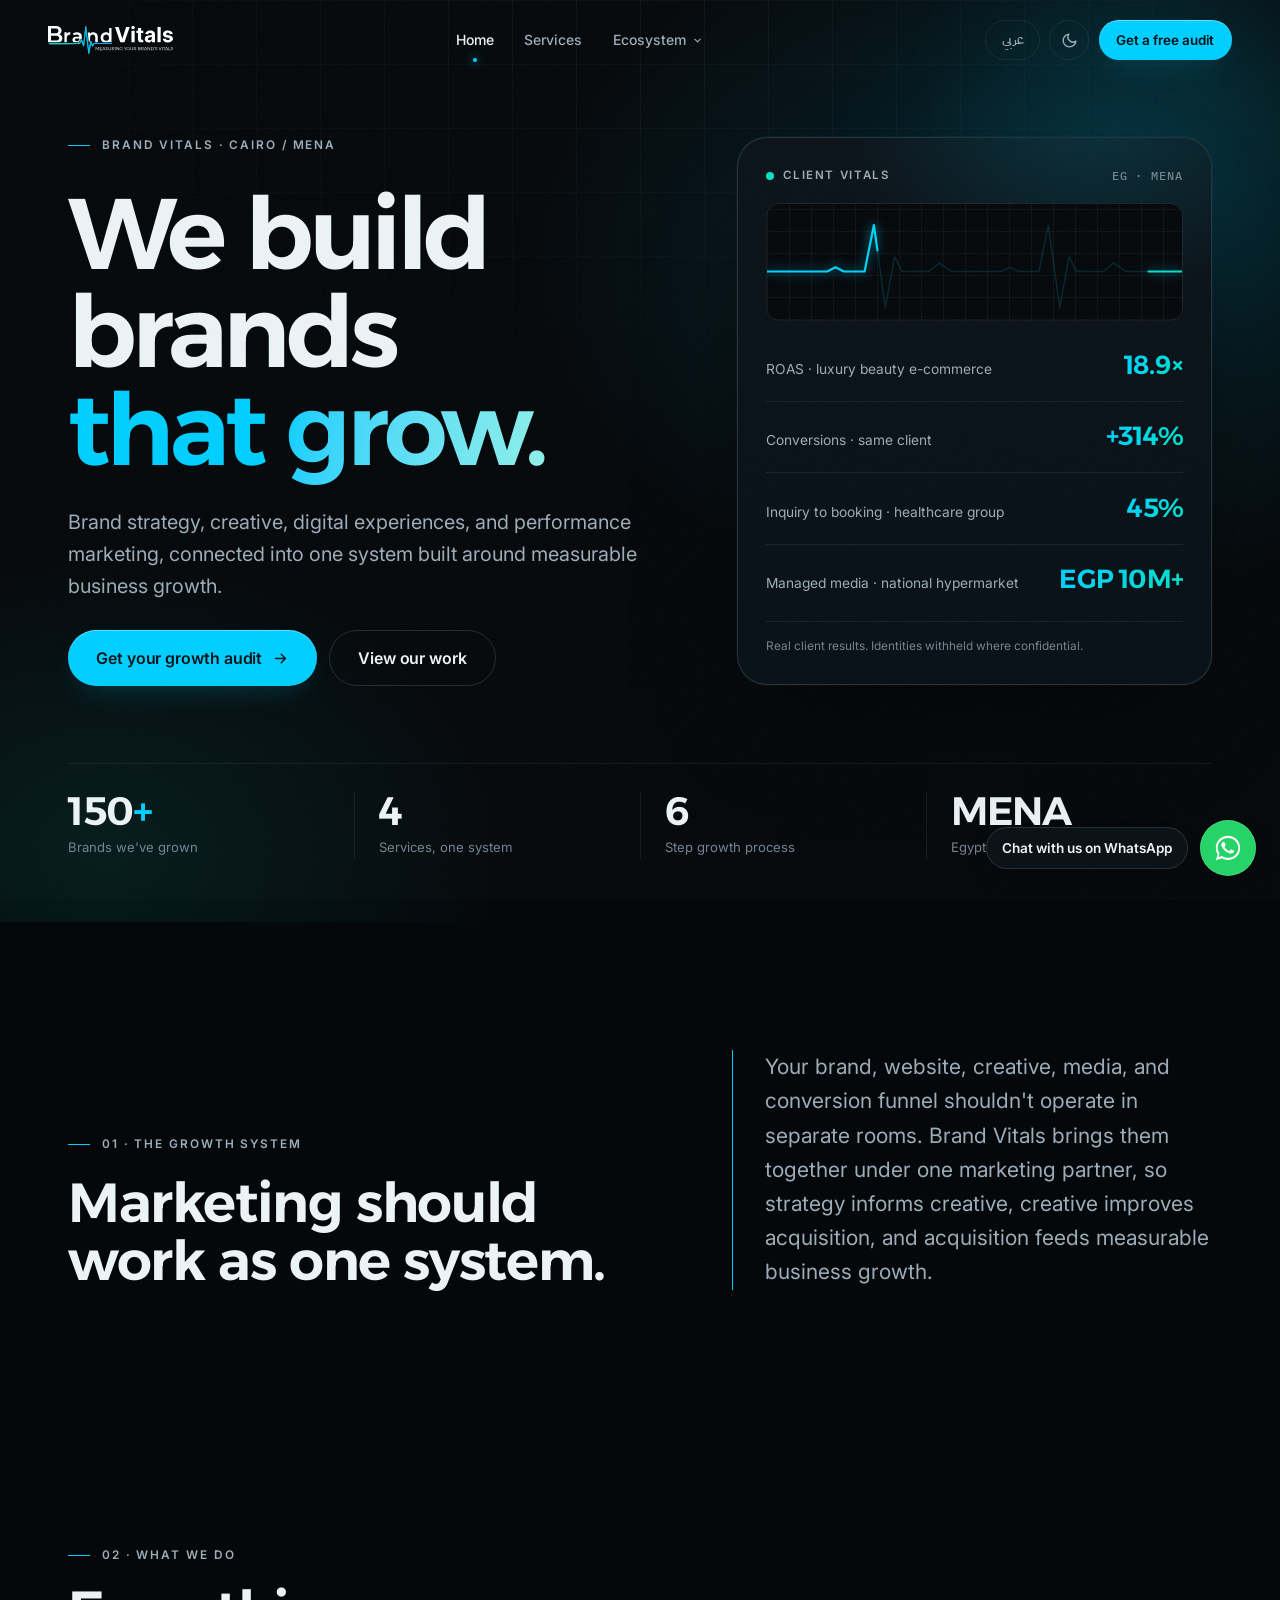
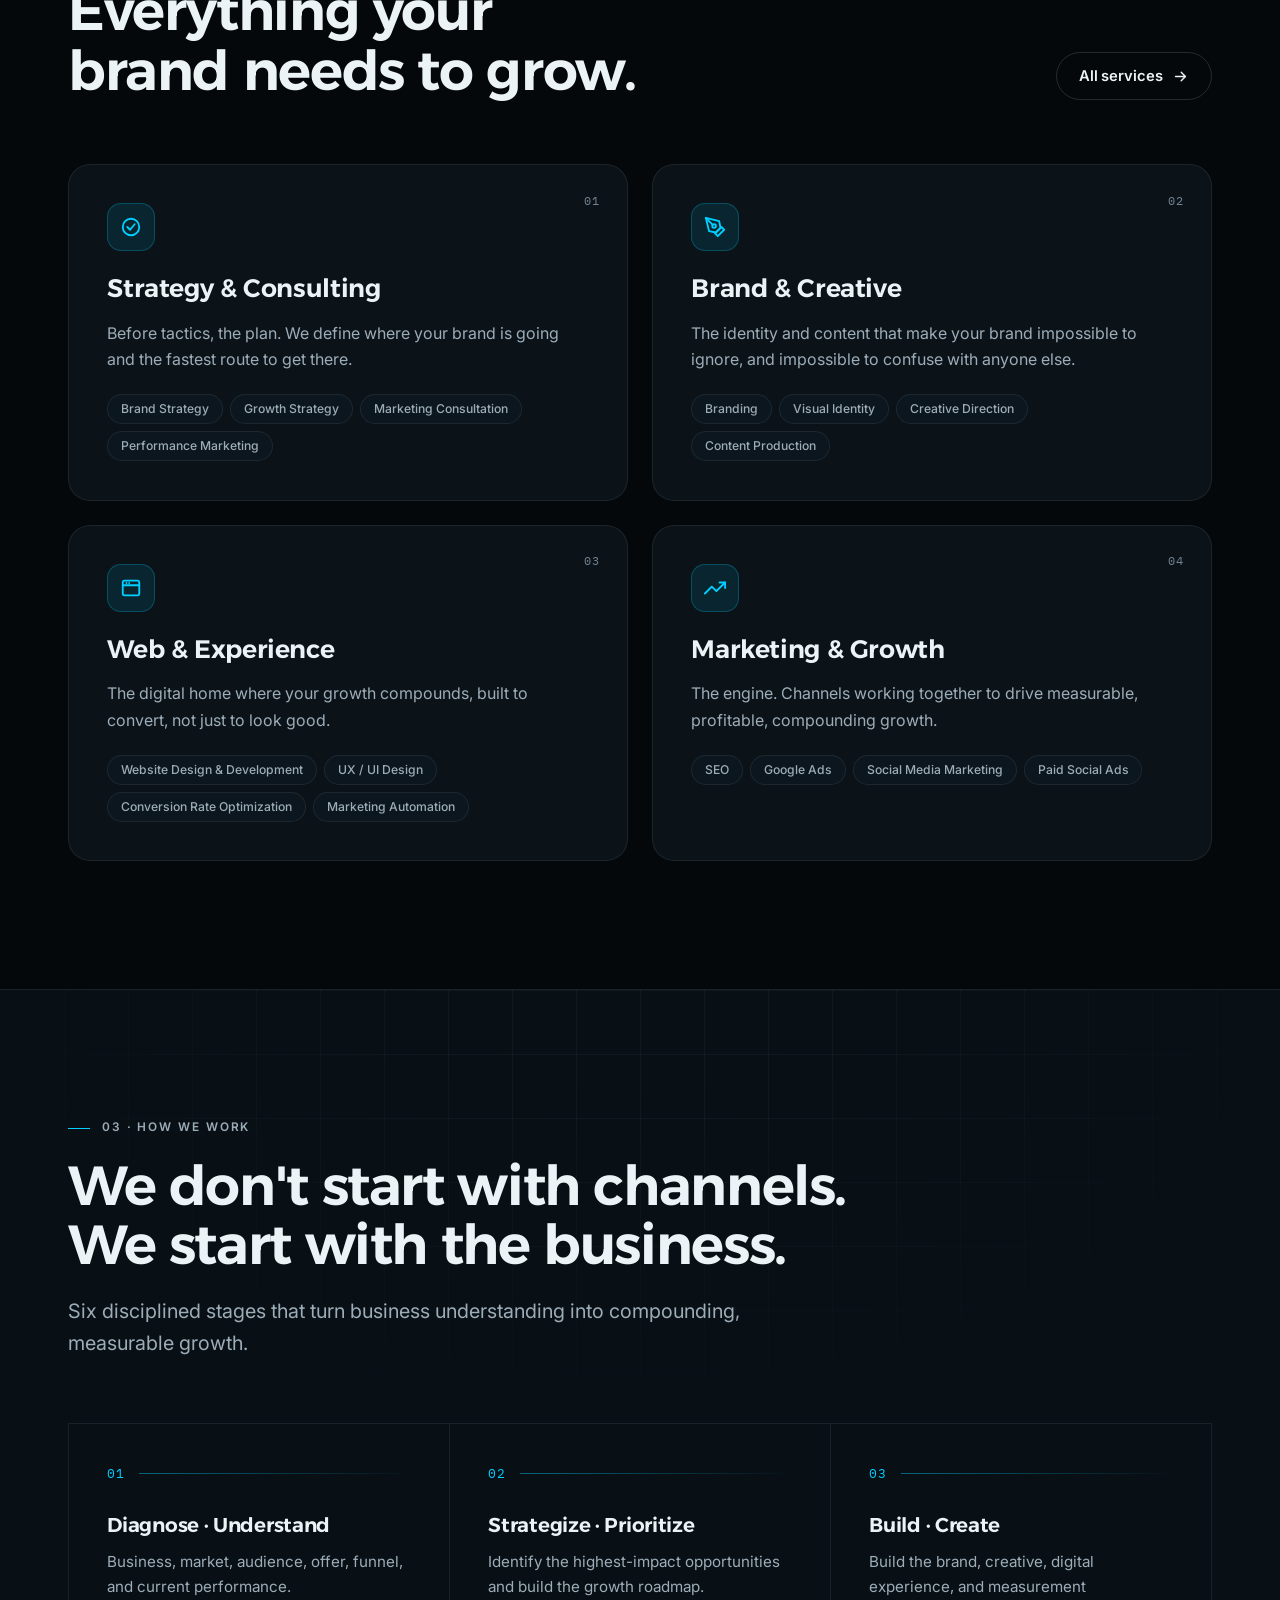
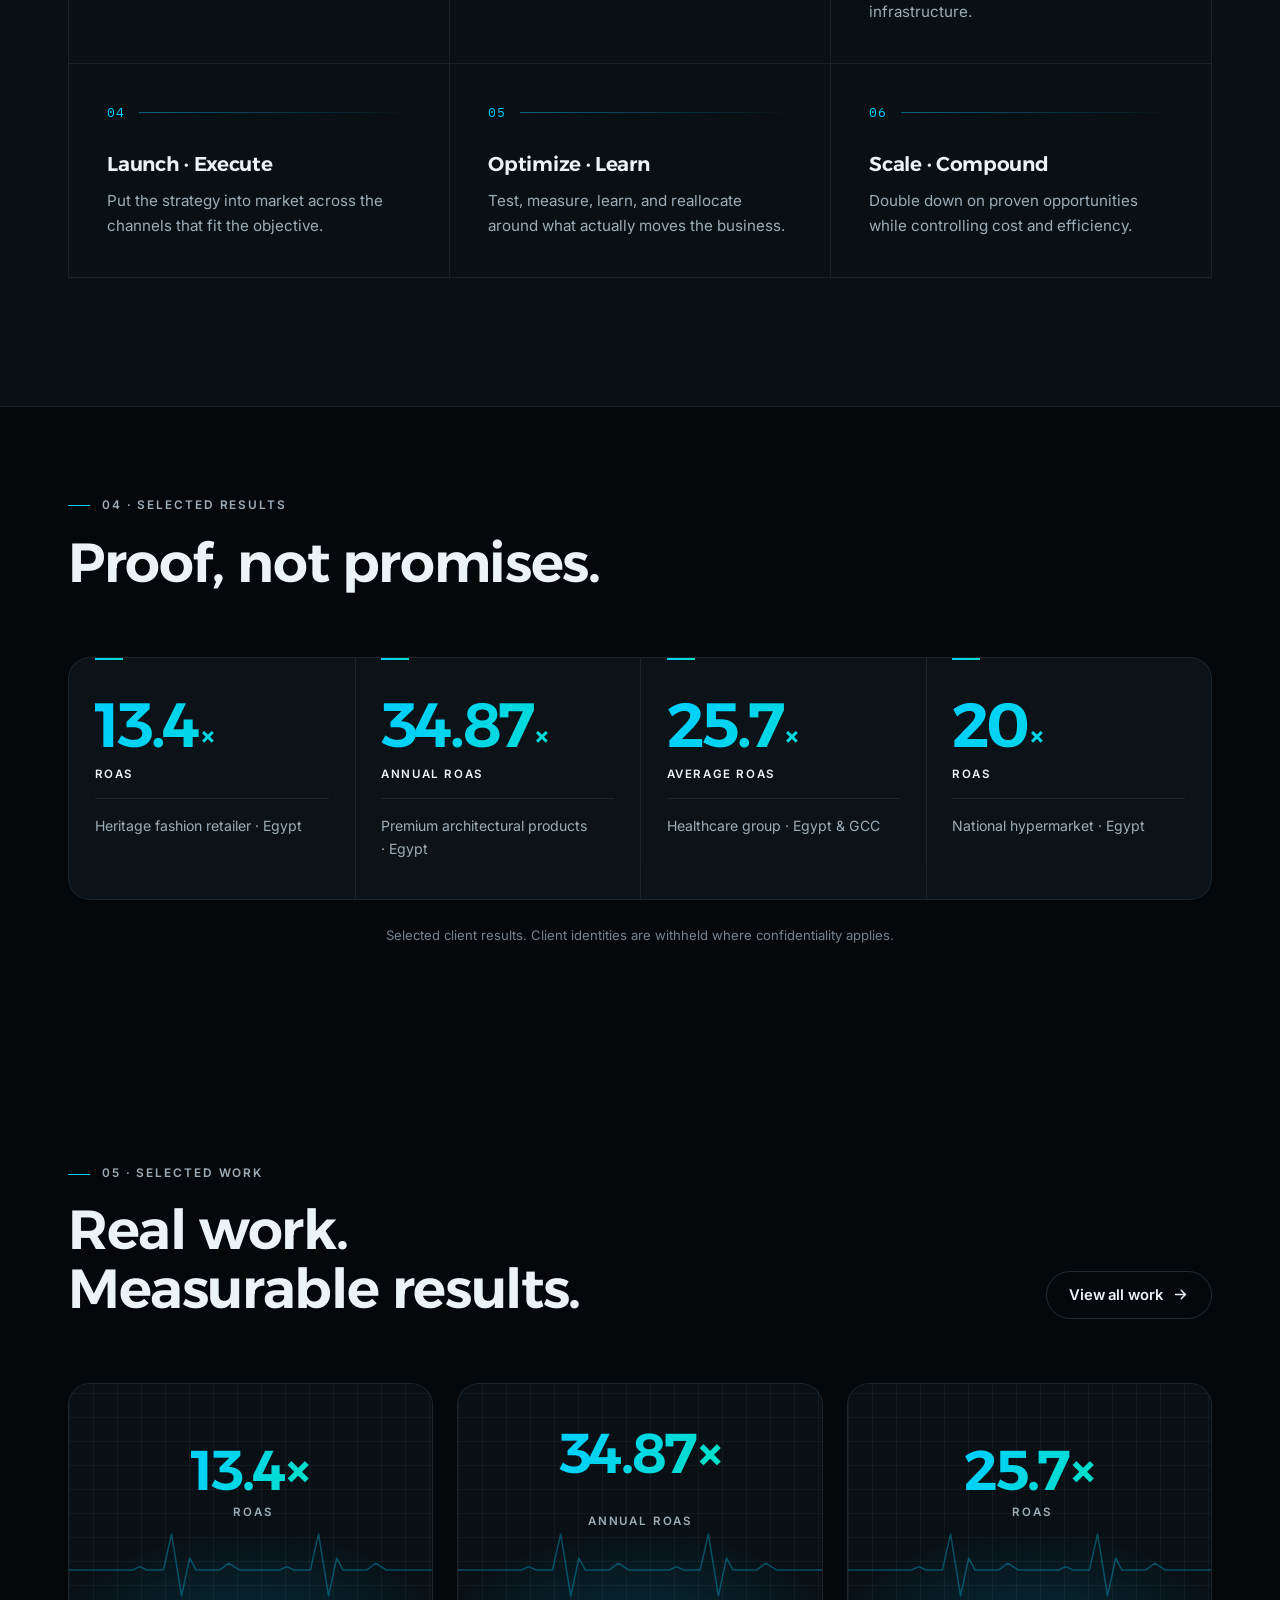
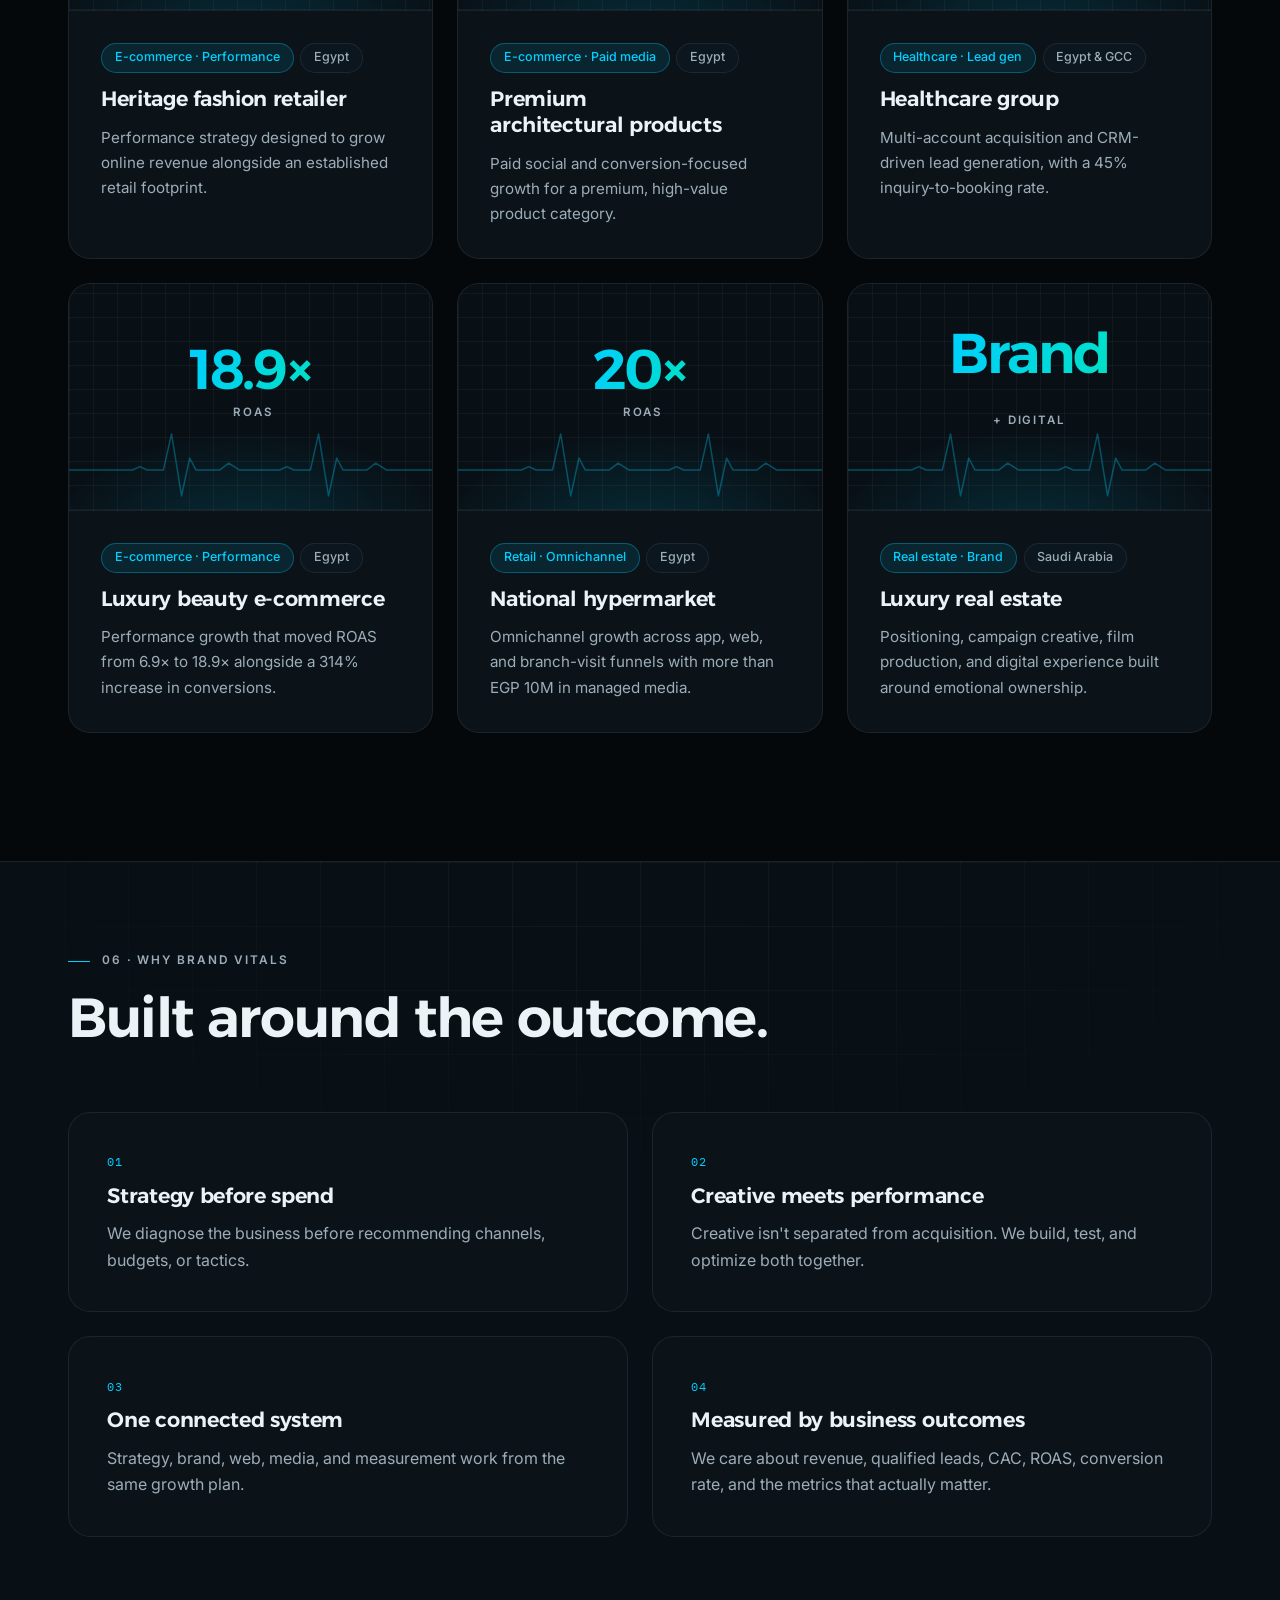
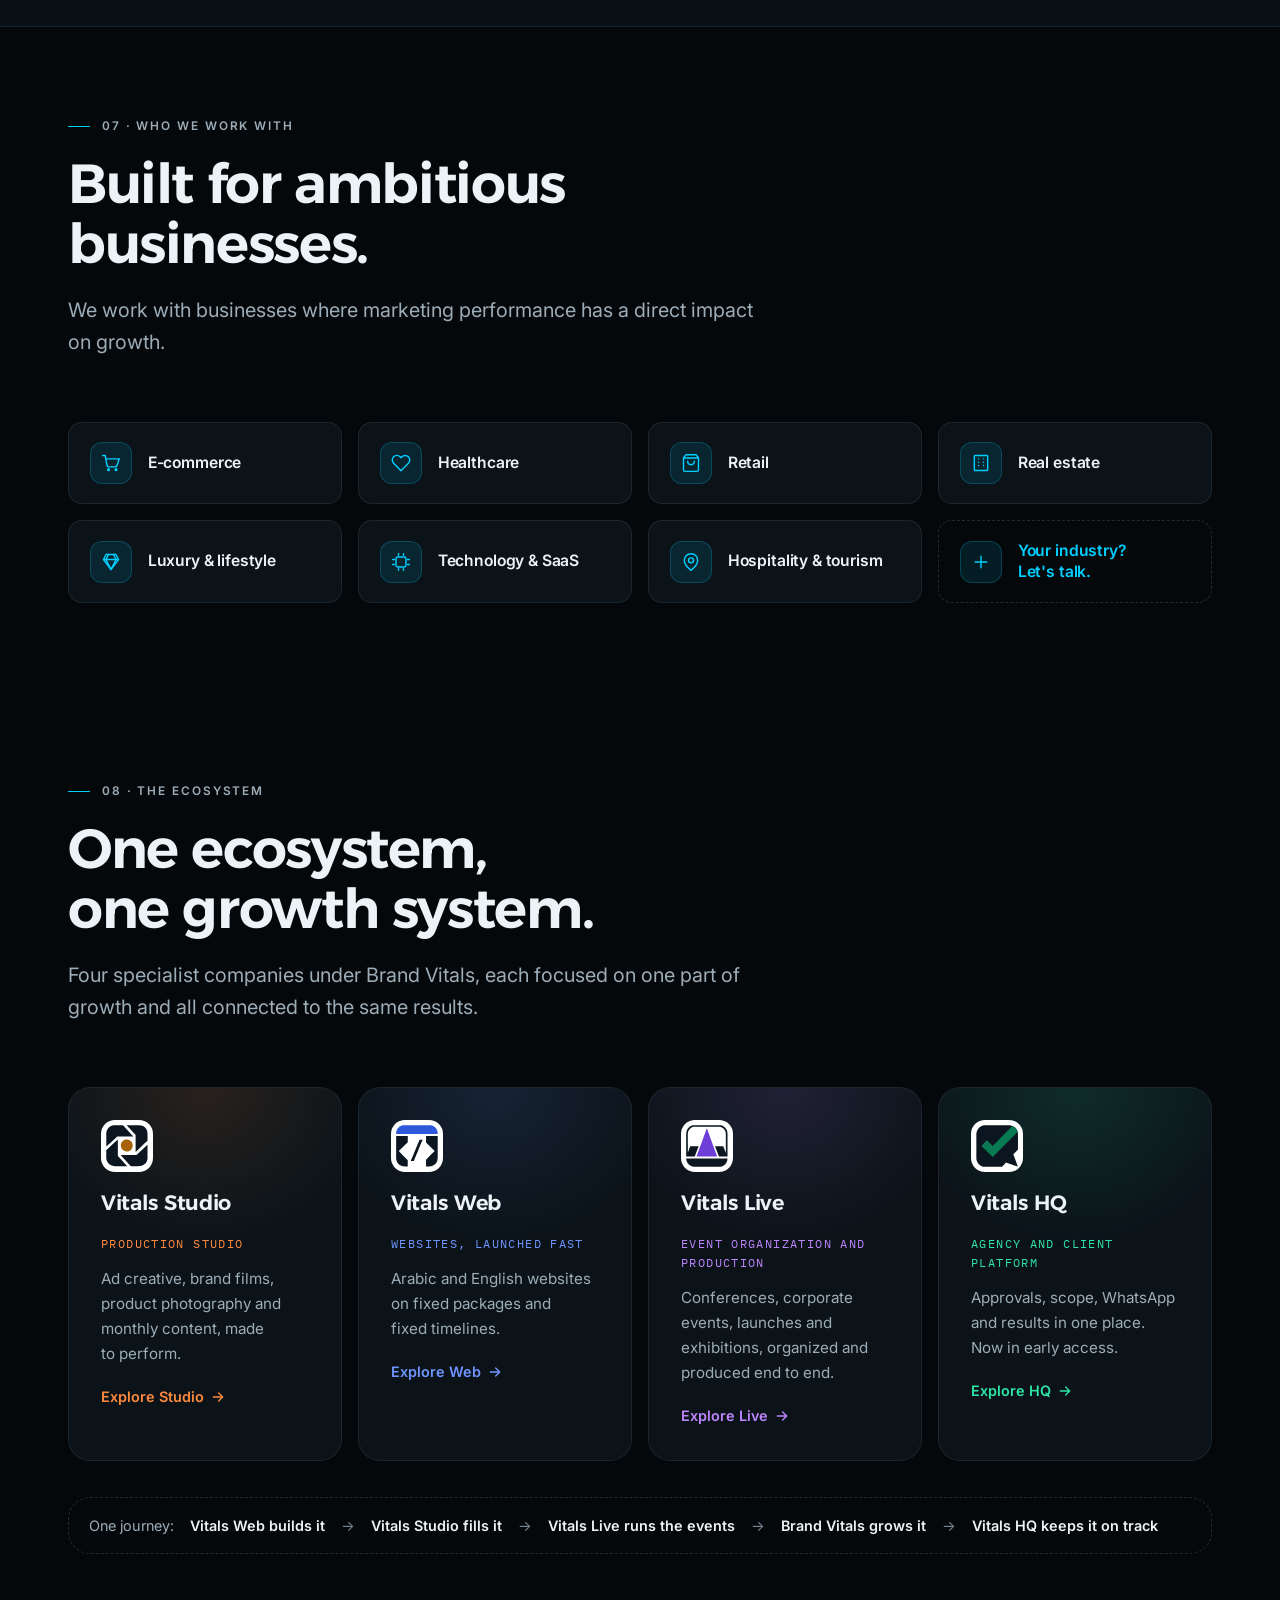
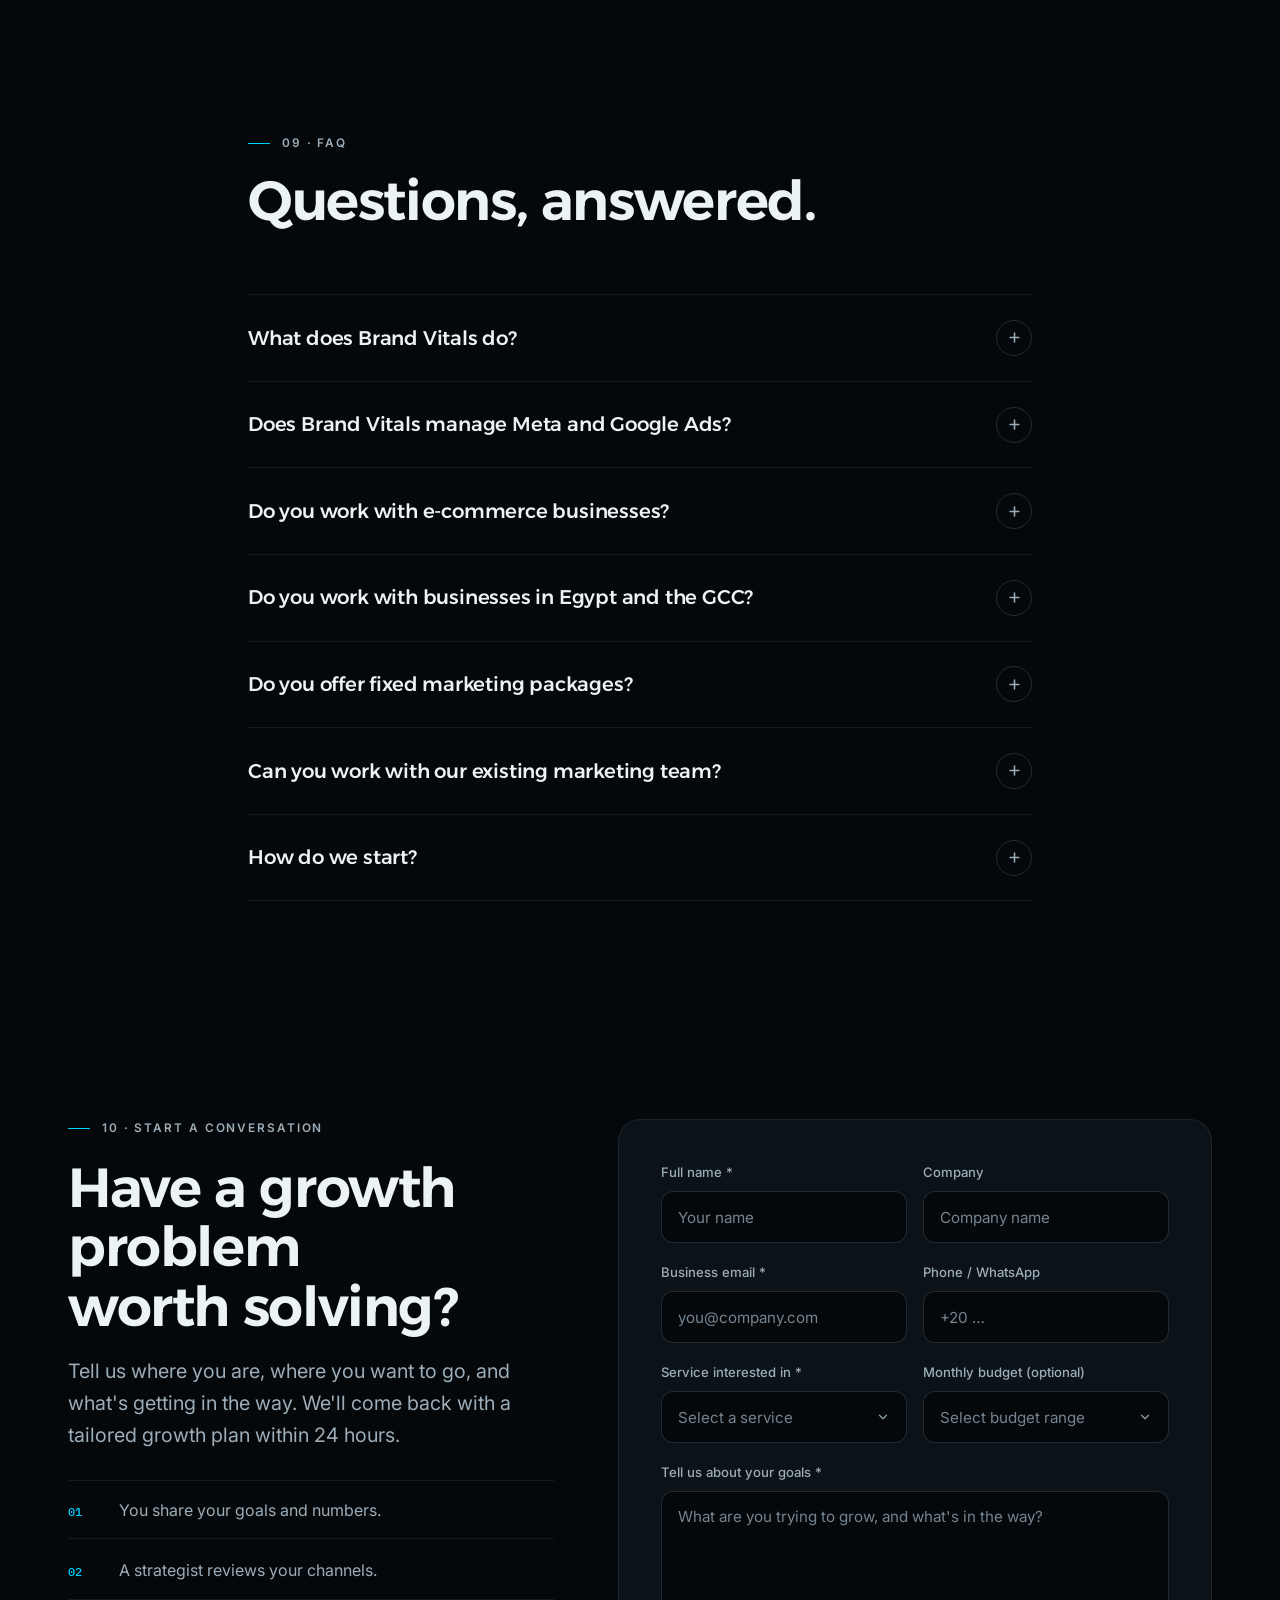
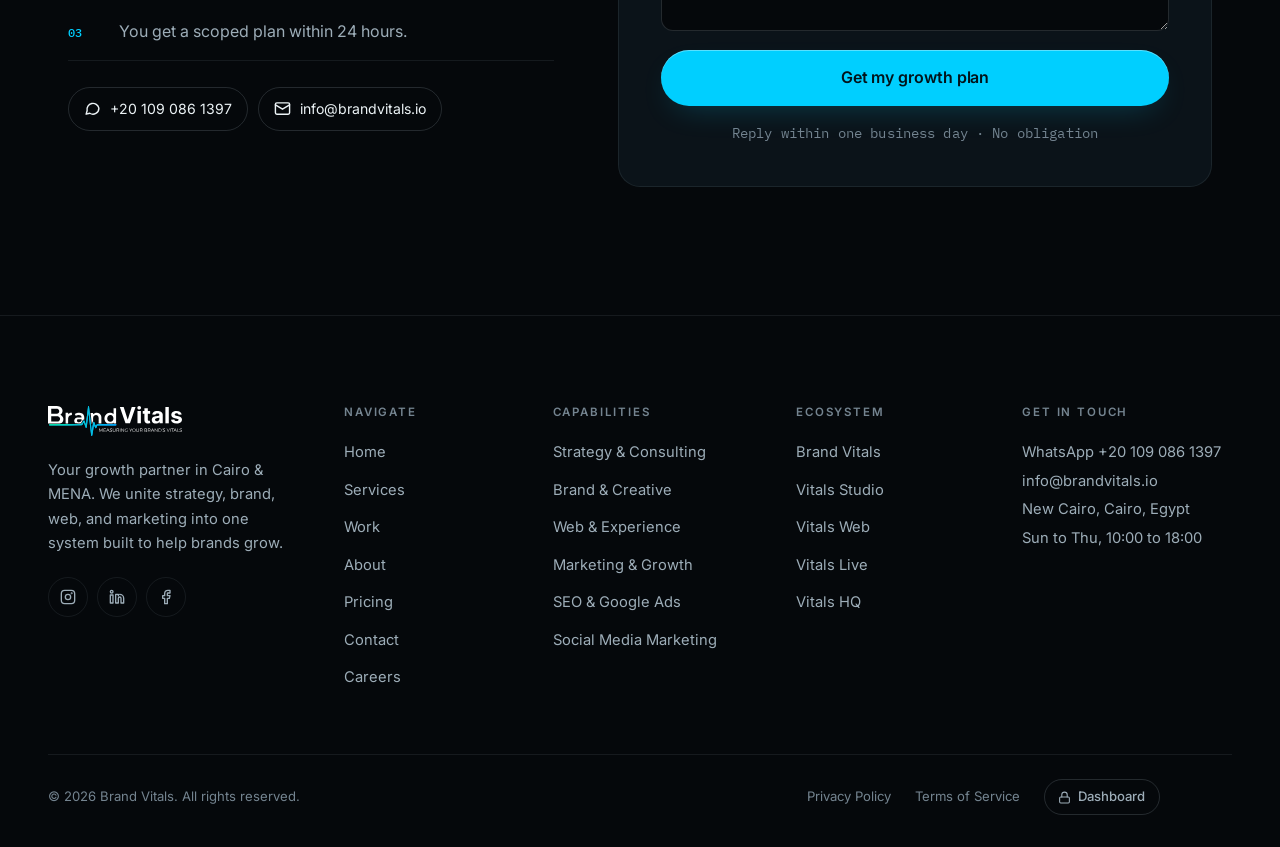
==== commit c2275b3c: "Make Studio, Web, Live and HQ independent brand sites - Each brand page has its own header, drawer, " ====
--- a/index.html
+++ b/index.html
@@ -134,7 +134,6 @@
       <nav class="nav__links" aria-label="Primary">
         <a class="nav__link" href="index.html" data-en="Home" data-ar="الرئيسية">Home</a>
         <a class="nav__link" href="solutions.html" data-en="Services" data-ar="الخدمات">Services</a>
-        <a class="nav__link" href="work.html" data-en="Work" data-ar="أعمالنا">Work</a>
         <div class="nav__item" data-eco>
           <button class="nav__link nav__trigger" type="button" aria-expanded="false" aria-controls="ecoMenu"><span data-en="Ecosystem" data-ar="الكيانات">Ecosystem</span><svg viewBox="0 0 24 24" fill="none" stroke="currentColor" stroke-width="2.4" stroke-linecap="round" stroke-linejoin="round" aria-hidden="true"><path d="m6 9 6 6 6-6"/></svg></button>
           <div class="eco-menu" id="ecoMenu">
@@ -142,13 +141,10 @@
             <a class="eco-item" href="index.html"><img src="assets/img/favicon.svg" alt="" width="38" height="38"><span class="eco-item__txt"><span class="eco-item__name">Brand Vitals</span><span class="eco-item__d" data-en="Growth agency" data-ar="وكالة النمو">Growth agency</span></span></a>
             <a class="eco-item" href="studio.html"><img src="assets/img/brands/studio-mark.svg" alt="" width="38" height="38"><span class="eco-item__txt"><span class="eco-item__name">Vitals Studio</span><span class="eco-item__d" data-en="Production studio" data-ar="ستوديو إنتاج">Production studio</span></span></a>
             <a class="eco-item" href="web.html"><img src="assets/img/brands/web-mark.svg" alt="" width="38" height="38"><span class="eco-item__txt"><span class="eco-item__name">Vitals Web</span><span class="eco-item__d" data-en="Websites, launched fast" data-ar="مواقع تنطلق بسرعة">Websites, launched fast</span></span></a>
-            <a class="eco-item" href="live.html"><img src="assets/img/brands/live-mark.svg" alt="" width="38" height="38"><span class="eco-item__txt"><span class="eco-item__name">Vitals Live</span><span class="eco-item__d" data-en="Brand experiences and events" data-ar="تجارب البراند والفعاليات">Brand experiences and events</span></span></a>
+            <a class="eco-item" href="live.html"><img src="assets/img/brands/live-mark.svg" alt="" width="38" height="38"><span class="eco-item__txt"><span class="eco-item__name">Vitals Live</span><span class="eco-item__d" data-en="Event organization and production" data-ar="تنظيم وإنتاج الفعاليات">Event organization and production</span></span></a>
             <a class="eco-item" href="hq.html"><img src="assets/img/brands/hq-mark.svg" alt="" width="38" height="38"><span class="eco-item__txt"><span class="eco-item__name">Vitals HQ <em class="eco-badge" data-en="Early access" data-ar="وصول مبكر">Early access</em></span><span class="eco-item__d" data-en="Agency and client platform" data-ar="منصة الوكالة والعميل">Agency and client platform</span></span></a>
           </div>
         </div>
-        <a class="nav__link" href="about.html" data-en="About" data-ar="من نحن">About</a>
-        <a class="nav__link" href="products.html" data-en="Pricing" data-ar="الأسعار">Pricing</a>
-        <a class="nav__link" href="contact.html" data-en="Contact" data-ar="تواصل">Contact</a>
       </nav>
       <div class="nav__actions">
         <button class="lang-toggle" data-lang-toggle aria-label="Switch language">عربي</button>
@@ -168,20 +164,16 @@
   <nav class="drawer" aria-label="Mobile">
     <a class="drawer__link" href="index.html"><span class="mono">01</span><span data-en="Home" data-ar="الرئيسية">Home</span></a>
     <a class="drawer__link" href="solutions.html"><span class="mono">02</span><span data-en="Services" data-ar="الخدمات">Services</span></a>
-    <a class="drawer__link" href="work.html"><span class="mono">03</span><span data-en="Work" data-ar="أعمالنا">Work</span></a>
     <div class="drawer__group">
-      <button class="drawer__link drawer__toggle" type="button" aria-expanded="false" aria-controls="drawerEco"><span class="mono">04</span><span data-en="Ecosystem" data-ar="الكيانات">Ecosystem</span><svg viewBox="0 0 24 24" fill="none" stroke="currentColor" stroke-width="2.4" stroke-linecap="round" stroke-linejoin="round" aria-hidden="true"><path d="m6 9 6 6 6-6"/></svg></button>
+      <button class="drawer__link drawer__toggle" type="button" aria-expanded="false" aria-controls="drawerEco"><span class="mono">03</span><span data-en="Ecosystem" data-ar="الكيانات">Ecosystem</span><svg viewBox="0 0 24 24" fill="none" stroke="currentColor" stroke-width="2.4" stroke-linecap="round" stroke-linejoin="round" aria-hidden="true"><path d="m6 9 6 6 6-6"/></svg></button>
       <div class="drawer__sub" id="drawerEco" hidden>
         <a class="eco-item" href="index.html"><img src="assets/img/favicon.svg" alt="" width="38" height="38"><span class="eco-item__txt"><span class="eco-item__name">Brand Vitals</span><span class="eco-item__d" data-en="Growth agency" data-ar="وكالة النمو">Growth agency</span></span></a>
         <a class="eco-item" href="studio.html"><img src="assets/img/brands/studio-mark.svg" alt="" width="38" height="38"><span class="eco-item__txt"><span class="eco-item__name">Vitals Studio</span><span class="eco-item__d" data-en="Production studio" data-ar="ستوديو إنتاج">Production studio</span></span></a>
         <a class="eco-item" href="web.html"><img src="assets/img/brands/web-mark.svg" alt="" width="38" height="38"><span class="eco-item__txt"><span class="eco-item__name">Vitals Web</span><span class="eco-item__d" data-en="Websites, launched fast" data-ar="مواقع تنطلق بسرعة">Websites, launched fast</span></span></a>
-        <a class="eco-item" href="live.html"><img src="assets/img/brands/live-mark.svg" alt="" width="38" height="38"><span class="eco-item__txt"><span class="eco-item__name">Vitals Live</span><span class="eco-item__d" data-en="Brand experiences and events" data-ar="تجارب البراند والفعاليات">Brand experiences and events</span></span></a>
+        <a class="eco-item" href="live.html"><img src="assets/img/brands/live-mark.svg" alt="" width="38" height="38"><span class="eco-item__txt"><span class="eco-item__name">Vitals Live</span><span class="eco-item__d" data-en="Event organization and production" data-ar="تنظيم وإنتاج الفعاليات">Event organization and production</span></span></a>
         <a class="eco-item" href="hq.html"><img src="assets/img/brands/hq-mark.svg" alt="" width="38" height="38"><span class="eco-item__txt"><span class="eco-item__name">Vitals HQ <em class="eco-badge" data-en="Early access" data-ar="وصول مبكر">Early access</em></span><span class="eco-item__d" data-en="Agency and client platform" data-ar="منصة الوكالة والعميل">Agency and client platform</span></span></a>
       </div>
     </div>
-    <a class="drawer__link" href="about.html"><span class="mono">05</span><span data-en="About" data-ar="من نحن">About</span></a>
-    <a class="drawer__link" href="products.html"><span class="mono">06</span><span data-en="Pricing" data-ar="الأسعار">Pricing</span></a>
-    <a class="drawer__link" href="contact.html"><span class="mono">07</span><span data-en="Contact" data-ar="تواصل">Contact</span></a>
     <div class="drawer__foot"><a class="btn btn--primary" href="contact.html" data-consult><span data-en="Get a free audit" data-ar="احصل على تدقيق مجاني">Get a free audit</span></a></div>
   </nav>
 
@@ -537,8 +529,8 @@
           <a class="card eco-card" data-eco="live" href="live.html" data-reveal style="--rd:0.12s">
             <img src="assets/img/brands/live-mark.svg" alt="" width="52" height="52">
             <span class="eco-card__name">Vitals Live</span>
-            <span class="eco-card__d" data-en="Brand experiences and events" data-ar="تجارب العلامة والفعاليات">Brand experiences and events</span>
-            <p data-en="Launch events, activations and booths that turn into content and campaigns." data-ar="فعاليات إطلاق وتفعيلات وأجنحة تتحول إلى محتوى وحملات.">Launch events, activations and booths that turn into content and campaigns.</p>
+            <span class="eco-card__d" data-en="Event organization and production" data-ar="تنظيم وإنتاج الفعاليات">Event organization and production</span>
+            <p data-en="Conferences, corporate events, launches and exhibitions, organized and produced end to end." data-ar="مؤتمرات وفعاليات شركات وإطلاقات ومعارض، تنظيمًا وإنتاجًا من البداية للنهاية.">Conferences, corporate events, launches and exhibitions, organized and produced end to end.</p>
             <span class="eco-card__go"><span data-en="Explore Live" data-ar="اكتشف Live">Explore Live</span><svg viewBox="0 0 24 24" fill="none" stroke="currentColor" stroke-width="2" stroke-linecap="round" stroke-linejoin="round" aria-hidden="true"><path d="M5 12h14M13 6l6 6-6 6"/></svg></span>
           </a>
           <a class="card eco-card" data-eco="hq" href="hq.html" data-reveal style="--rd:0.18s">
@@ -550,7 +542,7 @@
           </a>
         </div>
         <div class="eco-journey" data-reveal>
-          <span data-en="One journey:" data-ar="رحلة واحدة:">One journey:</span> <b data-en="Vitals Web builds it" data-ar="Vitals Web تبني">Vitals Web builds it</b><span class="arr" aria-hidden="true">→</span><b data-en="Vitals Studio fills it" data-ar="Vitals Studio تملأ بالمحتوى">Vitals Studio fills it</b><span class="arr" aria-hidden="true">→</span><b data-en="Vitals Live brings it to life" data-ar="Vitals Live تُحييها على الأرض">Vitals Live brings it to life</b><span class="arr" aria-hidden="true">→</span><b data-en="Brand Vitals grows it" data-ar="Brand Vitals تنمّيها">Brand Vitals grows it</b><span class="arr" aria-hidden="true">→</span><b data-en="Vitals HQ keeps it on track" data-ar="Vitals HQ تُبقيها على المسار">Vitals HQ keeps it on track</b>
+          <span data-en="One journey:" data-ar="رحلة واحدة:">One journey:</span> <b data-en="Vitals Web builds it" data-ar="Vitals Web تبني">Vitals Web builds it</b><span class="arr" aria-hidden="true">→</span><b data-en="Vitals Studio fills it" data-ar="Vitals Studio تملأ بالمحتوى">Vitals Studio fills it</b><span class="arr" aria-hidden="true">→</span><b data-en="Vitals Live runs the events" data-ar="Vitals Live تنظّم الفعاليات">Vitals Live runs the events</b><span class="arr" aria-hidden="true">→</span><b data-en="Brand Vitals grows it" data-ar="Brand Vitals تنمّيها">Brand Vitals grows it</b><span class="arr" aria-hidden="true">→</span><b data-en="Vitals HQ keeps it on track" data-ar="Vitals HQ تُبقيها على المسار">Vitals HQ keeps it on track</b>
         </div>
       </div>
     </section>
@@ -596,17 +588,90 @@
     </section>
 
     <!-- ============ FINAL CTA ============ -->
-    <section class="section cta-band section--flush-top">
-      <div class="container">
-        <div class="cta-band__card grid-field" data-reveal>
-          <p class="eyebrow eyebrow--bare" style="color:var(--accent)" data-en="10 · Start a conversation" data-ar="10 · ابدأ محادثة">10 · Start a conversation</p>
-          <h2 data-en="Have a growth problem worth solving?" data-ar="عندك تحدّي نموٍّ يستحقّ الحل؟">Have a growth problem worth solving?</h2>
-          <p class="lead" data-en="Tell us where you are, where you want to go, and what's getting in the way. We'll come back with a tailored growth plan within 24 hours." data-ar="أخبرنا أين أنت الآن، وإلى أين تريد الوصول، وما الذي يعيقك. سنعود إليك بخطة نموّ مخصّصة خلال 24 ساعة.">Tell us where you are, where you want to go, and what's getting in the way. We'll come back with a tailored growth plan within 24 hours.</p>
-          <div class="btn-row" style="justify-content:center">
-            <a class="btn btn--primary btn--lg" href="contact.html" data-magnetic data-consult><span class="btn__label" data-en="Get your growth audit" data-ar="احصل على تدقيق النمو">Get your growth audit</span><svg viewBox="0 0 24 24" fill="none" stroke="currentColor" stroke-width="2" stroke-linecap="round" stroke-linejoin="round"><path d="M5 12h14M13 6l6 6-6 6"/></svg></a>
-            <a class="btn btn--ghost btn--lg" style="color:#F2F6FA; border-color:rgba(147,178,205,.35)" href="https://wa.me/201090861397" target="_blank" rel="noopener" data-magnetic><span data-en="Chat on WhatsApp" data-ar="تحدّث على واتساب">Chat on WhatsApp</span></a>
-          </div>
-          <p class="micro" data-en="Free · No obligation · Response within 24 hours" data-ar="مجانًا · بلا التزام · ردّ خلال 24 ساعة">Free · No obligation · Response within 24 hours</p>
+    <section class="section lead-sec" id="lead">
+      <div class="container">
+        <div class="lead-sec__grid">
+          <div class="lead-sec__copy" data-reveal>
+            <p class="eyebrow" data-en="10 · Start a conversation" data-ar="10 · ابدأ محادثة">10 · Start a conversation</p>
+            <h2 data-en="Have a growth problem worth solving?" data-ar="عندك تحدّي نموٍّ يستحقّ الحل؟">Have a growth problem worth solving?</h2>
+            <p class="lead" data-en="Tell us where you are, where you want to go, and what's getting in the way. We'll come back with a tailored growth plan within 24 hours." data-ar="أخبرنا أين أنت الآن، وإلى أين تريد الوصول، وما الذي يعيقك. سنعود إليك بخطة نموّ مخصّصة خلال 24 ساعة.">Tell us where you are, where you want to go, and what's getting in the way. We'll come back with a tailored growth plan within 24 hours.</p>
+            <ol class="lead-steps">
+              <li><b>01</b><span data-en="You share your goals and numbers." data-ar="تشاركنا أهدافك وأرقامك.">You share your goals and numbers.</span></li>
+              <li><b>02</b><span data-en="A strategist reviews your channels." data-ar="يراجع خبير نمو قنواتك الحالية.">A strategist reviews your channels.</span></li>
+              <li><b>03</b><span data-en="You get a scoped plan within 24 hours." data-ar="تصلك خطة محددة خلال 24 ساعة.">You get a scoped plan within 24 hours.</span></li>
+            </ol>
+            <div class="lead-direct">
+              <a href="https://wa.me/201090861397" target="_blank" rel="noopener"><svg viewBox="0 0 24 24" fill="none" stroke="currentColor" stroke-width="2" stroke-linejoin="round" aria-hidden="true"><path d="M21 11.5a8.4 8.4 0 0 1-12.8 7.2L3 20l1.4-4.9A8.4 8.4 0 1 1 21 11.5z"/></svg><span dir="ltr">+20 109 086 1397</span></a>
+              <a href="mailto:info@brandvitals.io"><svg viewBox="0 0 24 24" fill="none" stroke="currentColor" stroke-width="2" stroke-linecap="round" stroke-linejoin="round" aria-hidden="true"><rect x="2" y="4" width="20" height="16" rx="2"/><path d="m22 7-10 6L2 7"/></svg><span dir="ltr">info@brandvitals.io</span></a>
+            </div>
+          </div>
+          <div class="card lead-sec__form" data-reveal style="--rd:.08s">
+            <form data-validate data-success="#leadSuccess" data-form="lead" novalidate>
+                <div class="hp" aria-hidden="true"><label>Website<input type="text" name="website" tabindex="-1" autocomplete="off"></label></div>
+              <div class="form-grid">
+                <div class="field">
+                  <label for="l-name" data-en="Full name *" data-ar="الاسم الكامل *">Full name *</label>
+                  <input id="l-name" name="name" type="text" required autocomplete="name" data-en-ph="Your name" data-ar-ph="اسمك" placeholder="Your name">
+                  <span class="err" data-en="Please enter your name." data-ar="يرجى إدخال اسمك.">Please enter your name.</span>
+                </div>
+                <div class="field">
+                  <label for="l-company" data-en="Company" data-ar="الشركة">Company</label>
+                  <input id="l-company" name="company" type="text" autocomplete="organization" data-en-ph="Company name" data-ar-ph="اسم الشركة" placeholder="Company name">
+                </div>
+                <div class="field">
+                  <label for="l-email" data-en="Business email *" data-ar="البريد الإلكتروني *">Business email *</label>
+                  <input id="l-email" name="email" type="email" required autocomplete="email" data-en-ph="you@company.com" data-ar-ph="you@company.com" placeholder="you@company.com">
+                  <span class="err" data-en="Please enter a valid email." data-ar="يرجى إدخال بريد إلكتروني صحيح.">Please enter a valid email.</span>
+                </div>
+                <div class="field">
+                  <label for="l-phone" data-en="Phone / WhatsApp" data-ar="الهاتف / واتساب">Phone / WhatsApp</label>
+                  <input id="l-phone" name="phone" type="tel" autocomplete="tel" dir="ltr" data-en-ph="+20 …" data-ar-ph="+20 …" placeholder="+20 …">
+                </div>
+                <div class="field">
+                  <label for="l-interest" data-en="Service interested in *" data-ar="الخدمة المطلوبة *">Service interested in *</label>
+                  <select id="l-interest" name="interest" required>
+                    <option value="" data-en="Select a service" data-ar="اختر خدمة">Select a service</option>
+                    <option value="seo">SEO</option>
+                    <option value="sem" data-en="SEM / Google Ads" data-ar="إعلانات جوجل (SEM)">SEM / Google Ads</option>
+                    <option value="social-ads" data-en="Social media ads" data-ar="إعلانات السوشيال ميديا">Social media ads</option>
+                    <option value="branding" data-en="Branding &amp; design" data-ar="العلامة والتصميم">Branding &amp; design</option>
+                    <option value="content" data-en="Content production" data-ar="إنتاج المحتوى">Content production</option>
+                    <option value="multiple" data-en="Multiple services" data-ar="أكثر من خدمة">Multiple services</option>
+                    <option value="unsure" data-en="Not sure yet" data-ar="لست متأكدًا بعد">Not sure yet</option>
+                  </select>
+                  <span class="err" data-en="Please choose an option." data-ar="يرجى اختيار أحد الخيارات.">Please choose an option.</span>
+                </div>
+                <div class="field">
+                  <label for="l-budget" data-en="Monthly budget (optional)" data-ar="الميزانية الشهرية (اختياري)">Monthly budget (optional)</label>
+                  <select id="l-budget" name="budget">
+                    <option value="" data-en="Select budget range" data-ar="اختر نطاق الميزانية">Select budget range</option>
+                    <option value="under-10k" data-en="Under 10,000 EGP" data-ar="أقل من 10,000 جنيه">Under 10,000 EGP</option>
+                    <option value="10k-30k" data-en="10,000 to 30,000 EGP" data-ar="10,000 إلى 30,000 جنيه">10,000 to 30,000 EGP</option>
+                    <option value="30k-50k" data-en="30,000 to 50,000 EGP" data-ar="30,000 إلى 50,000 جنيه">30,000 to 50,000 EGP</option>
+                    <option value="50k-100k" data-en="50,000 to 100,000 EGP" data-ar="50,000 إلى 100,000 جنيه">50,000 to 100,000 EGP</option>
+                    <option value="100k-plus" data-en="100,000+ EGP" data-ar="أكثر من 100,000 جنيه">100,000+ EGP</option>
+                    <option value="unsure" data-en="Not sure yet" data-ar="لست متأكدًا بعد">Not sure yet</option>
+                  </select>
+                </div>
+                <div class="field field--full">
+                  <label for="l-msg" data-en="Tell us about your goals *" data-ar="أخبرنا عن أهدافك *">Tell us about your goals *</label>
+                  <textarea id="l-msg" name="message" required data-en-ph="What are you trying to grow, and what's in the way?" data-ar-ph="ما الذي تحاول تنميته، وما الذي يقف في الطريق؟" placeholder="What are you trying to grow, and what's in the way?"></textarea>
+                  <span class="err" data-en="Please tell us a little about your goals." data-ar="يرجى إخبارنا قليلاً عن أهدافك.">Please tell us a little about your goals.</span>
+                </div>
+                <div class="field--full">
+                  <button class="btn btn--primary btn--lg" type="submit" style="width:100%" >
+                    <span class="spinner" aria-hidden="true"></span>
+                    <span class="btn__label" data-en="Get my growth plan" data-ar="احصل على خطة النمو">Get my growth plan</span>
+                  </button>
+                  <p class="mono" style="margin-top:1rem; text-align:center; color:var(--text-3)" data-en="Reply within one business day · No obligation" data-ar="نرد خلال يوم عمل واحد · دون التزام">Reply within one business day · No obligation</p>
+                </div>
+              </div>
+            </form>
+            <div class="form-success" id="leadSuccess" role="status">
+              <h3 data-en="Request received." data-ar="استلمنا طلبك.">Request received.</h3>
+              <p data-en="A growth strategist will reach out within one business day." data-ar="سيتواصل معك خبير نمو خلال يوم عمل واحد.">A growth strategist will reach out within one business day.</p>
+            </div>
+          </div>
         </div>
       </div>
     </section>
@@ -634,6 +699,7 @@
             <li><a href="about.html" data-en="About" data-ar="من نحن">About</a></li>
             <li><a href="products.html" data-en="Pricing" data-ar="الأسعار">Pricing</a></li>
             <li><a href="contact.html" data-en="Contact" data-ar="تواصل">Contact</a></li>
+            <li><a href="careers.html" data-en="Careers" data-ar="الوظائف">Careers</a></li>
           </ul>
         </div>
         <div class="footer__col">
--- a/assets/css/main.css
+++ b/assets/css/main.css
@@ -1078,7 +1078,6 @@
   padding: clamp(1.5rem, 2.5vw, 2rem); border: 1px solid var(--line); border-radius: var(--r-lg); background: var(--surface);
   transition: border-color 0.35s, transform 0.45s var(--ease-out);
 }
-.eco-card::before { content: ""; position: absolute; inset: 0 0 auto; height: 3px; background: var(--eco); }
 .eco-card::after { content: ""; position: absolute; inset: 0; z-index: -1; background: radial-gradient(90% 60% at 50% 0%, color-mix(in srgb, var(--eco) 12%, transparent), transparent 70%); }
 .eco-card:hover { border-color: color-mix(in srgb, var(--eco) 45%, transparent); transform: translateY(-4px); }
 .eco-card img { width: 52px; height: 52px; border-radius: 14px; }
@@ -1158,3 +1157,20 @@
   .nav, .drawer, .loader, .to-top, .wa-fab, .progress, .noise::after, .modal-backdrop { display: none !important; }
   body { background: #fff; color: #000; }
 }
+
+/* ---------- Home lead form ---------- */
+.lead-sec__grid { display: grid; grid-template-columns: minmax(0, 0.9fr) minmax(0, 1.1fr); gap: clamp(2rem, 5vw, 4.5rem); align-items: start; }
+.lead-sec__copy { display: grid; gap: 1.2rem; align-content: start; position: sticky; top: 110px; }
+.lead-sec__copy h2 { font-size: var(--fs-h2); }
+.lead-steps { list-style: none; display: grid; gap: 0.2rem; margin: 0.6rem 0 0; padding: 0; border-top: 1px solid var(--line); }
+.lead-steps li { display: grid; grid-template-columns: 2.6rem minmax(0, 1fr); gap: 0.6rem; align-items: baseline; padding: 0.95rem 0; border-bottom: 1px solid var(--line); color: var(--text-2); }
+.lead-steps b { font-family: var(--font-mono); font-size: 0.78rem; font-weight: 500; color: var(--accent); }
+.lead-direct { display: flex; flex-wrap: wrap; gap: 0.6rem; margin-top: 0.4rem; }
+.lead-direct a { display: inline-flex; align-items: center; gap: 0.55rem; padding: 0.6rem 0.95rem; border: 1px solid var(--line-strong); border-radius: 999px; font-size: 0.88rem; color: var(--text); transition: border-color 0.3s, color 0.3s; }
+.lead-direct a:hover { border-color: var(--accent); color: var(--accent); }
+.lead-direct svg { width: 17px; height: 17px; }
+.lead-sec__form { padding: clamp(1.6rem, 3.5vw, 2.6rem); }
+@media (max-width: 960px) {
+  .lead-sec__grid { grid-template-columns: minmax(0, 1fr); }
+  .lead-sec__copy { position: static; }
+}
